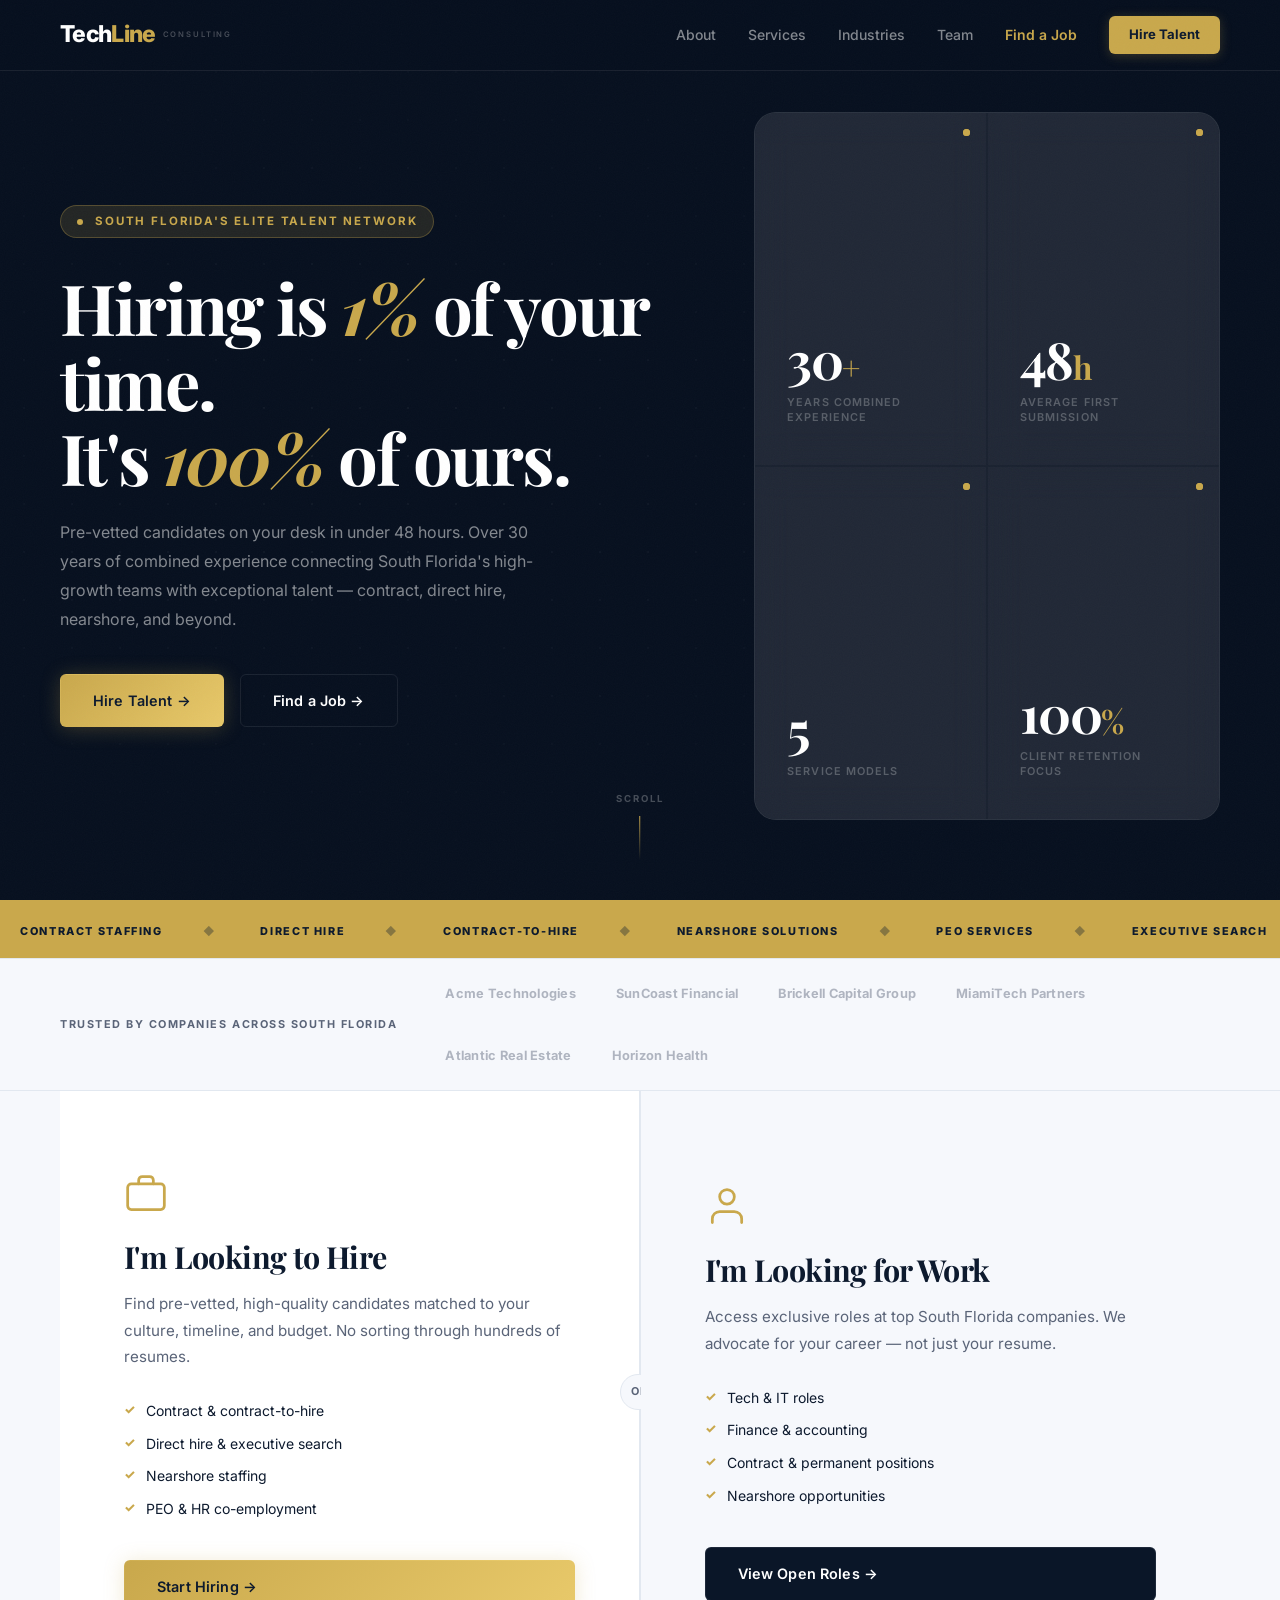
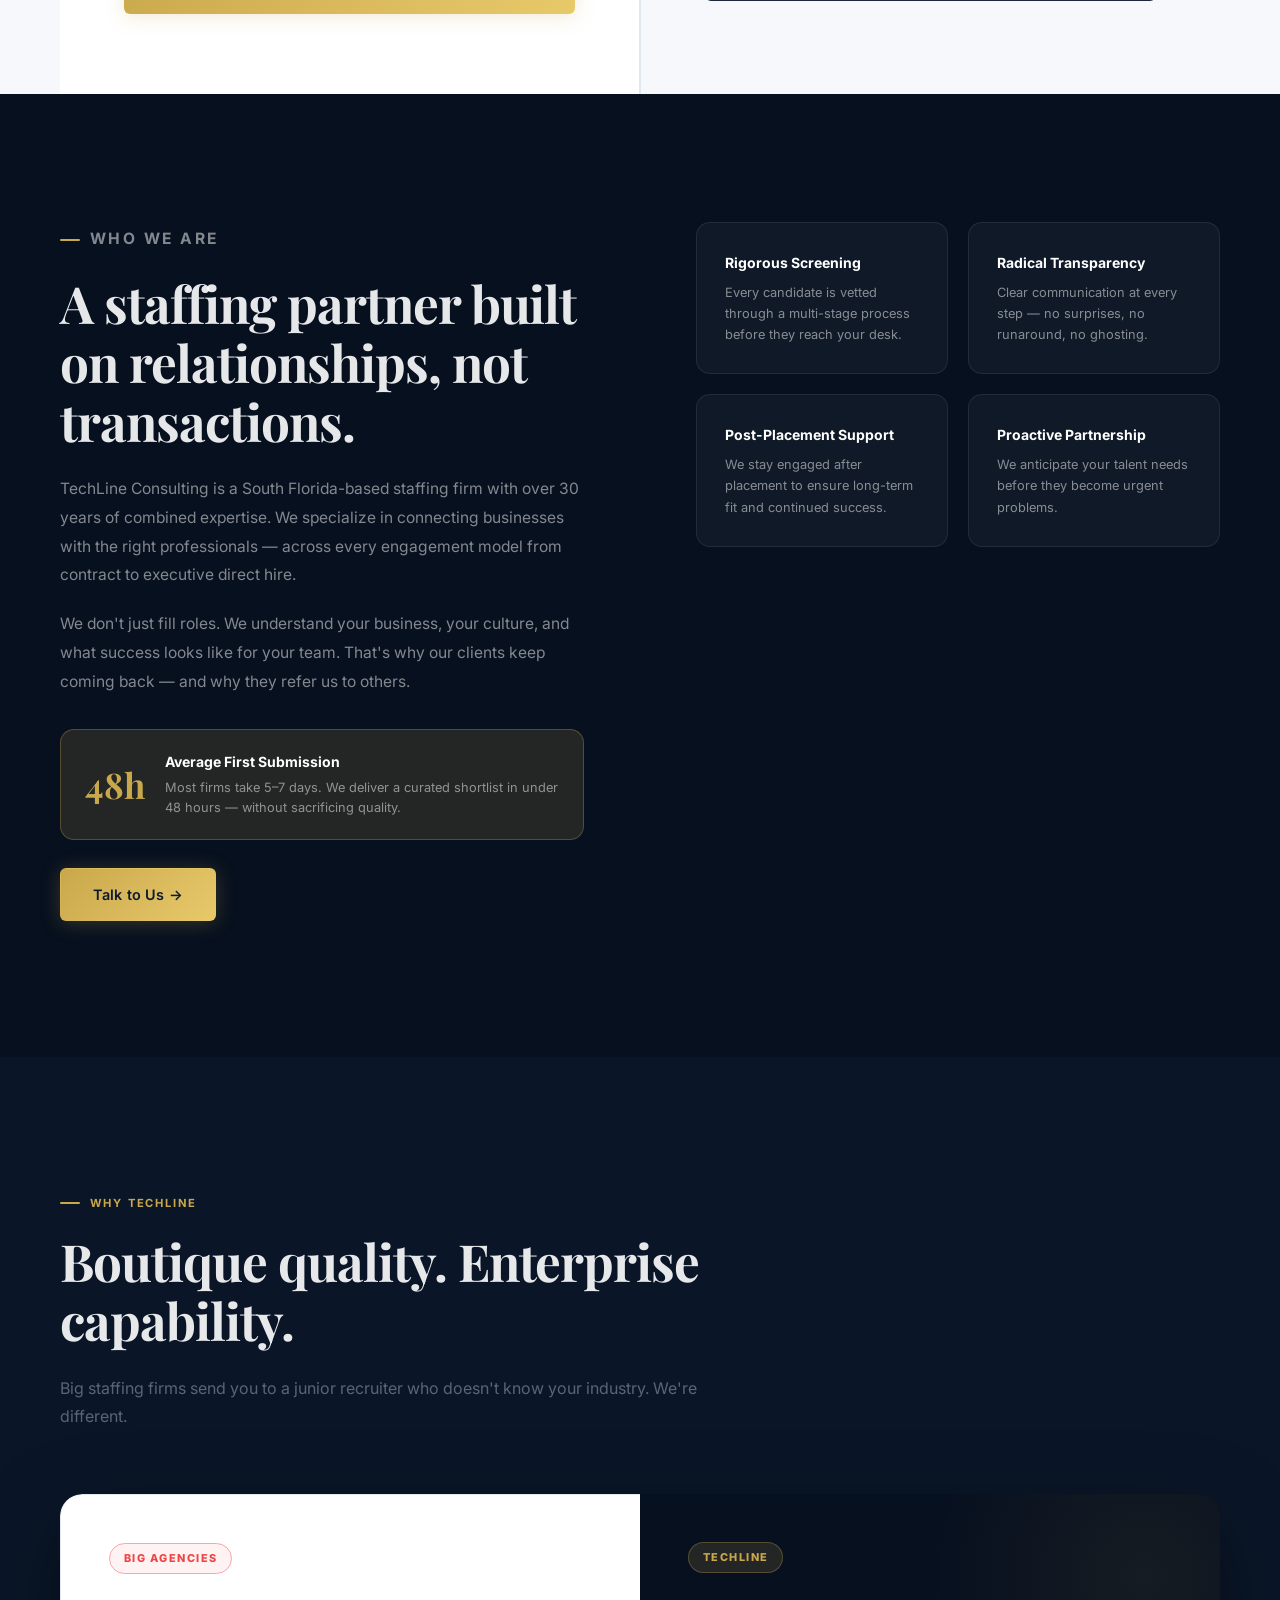
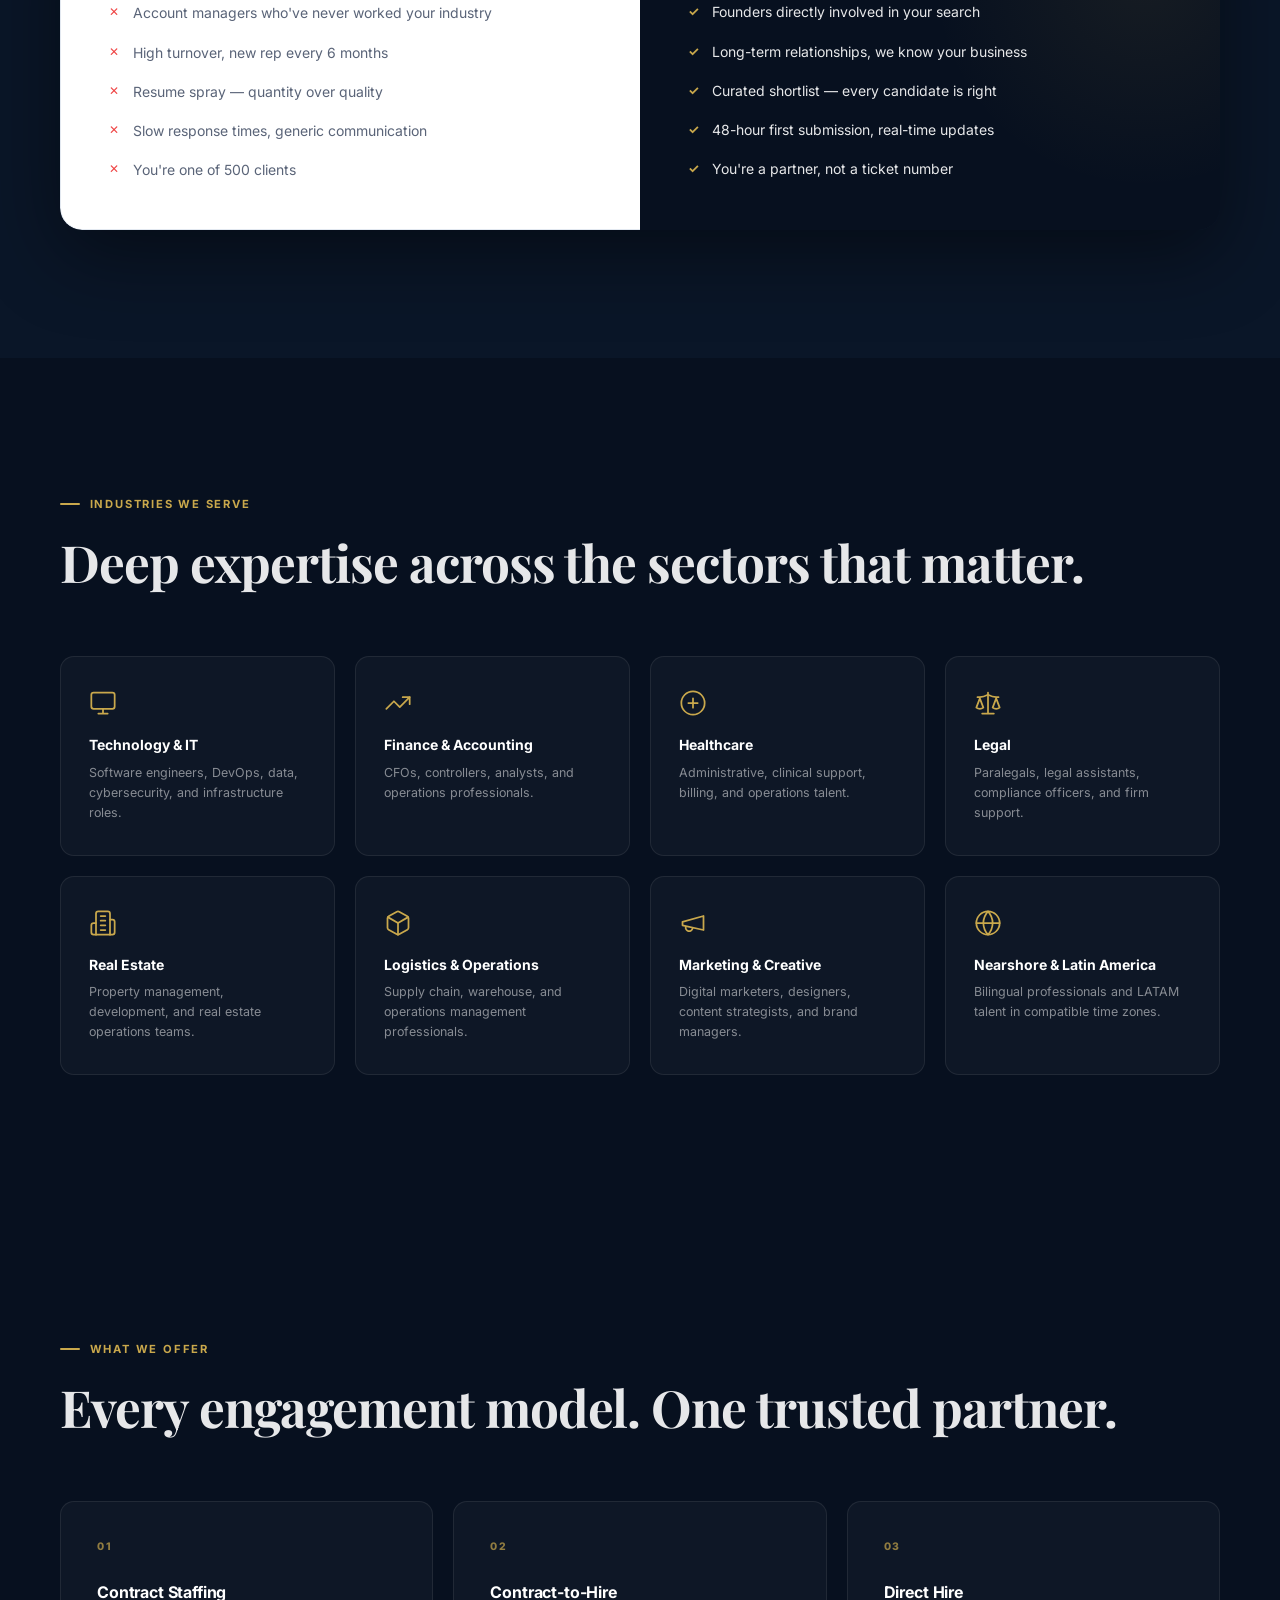
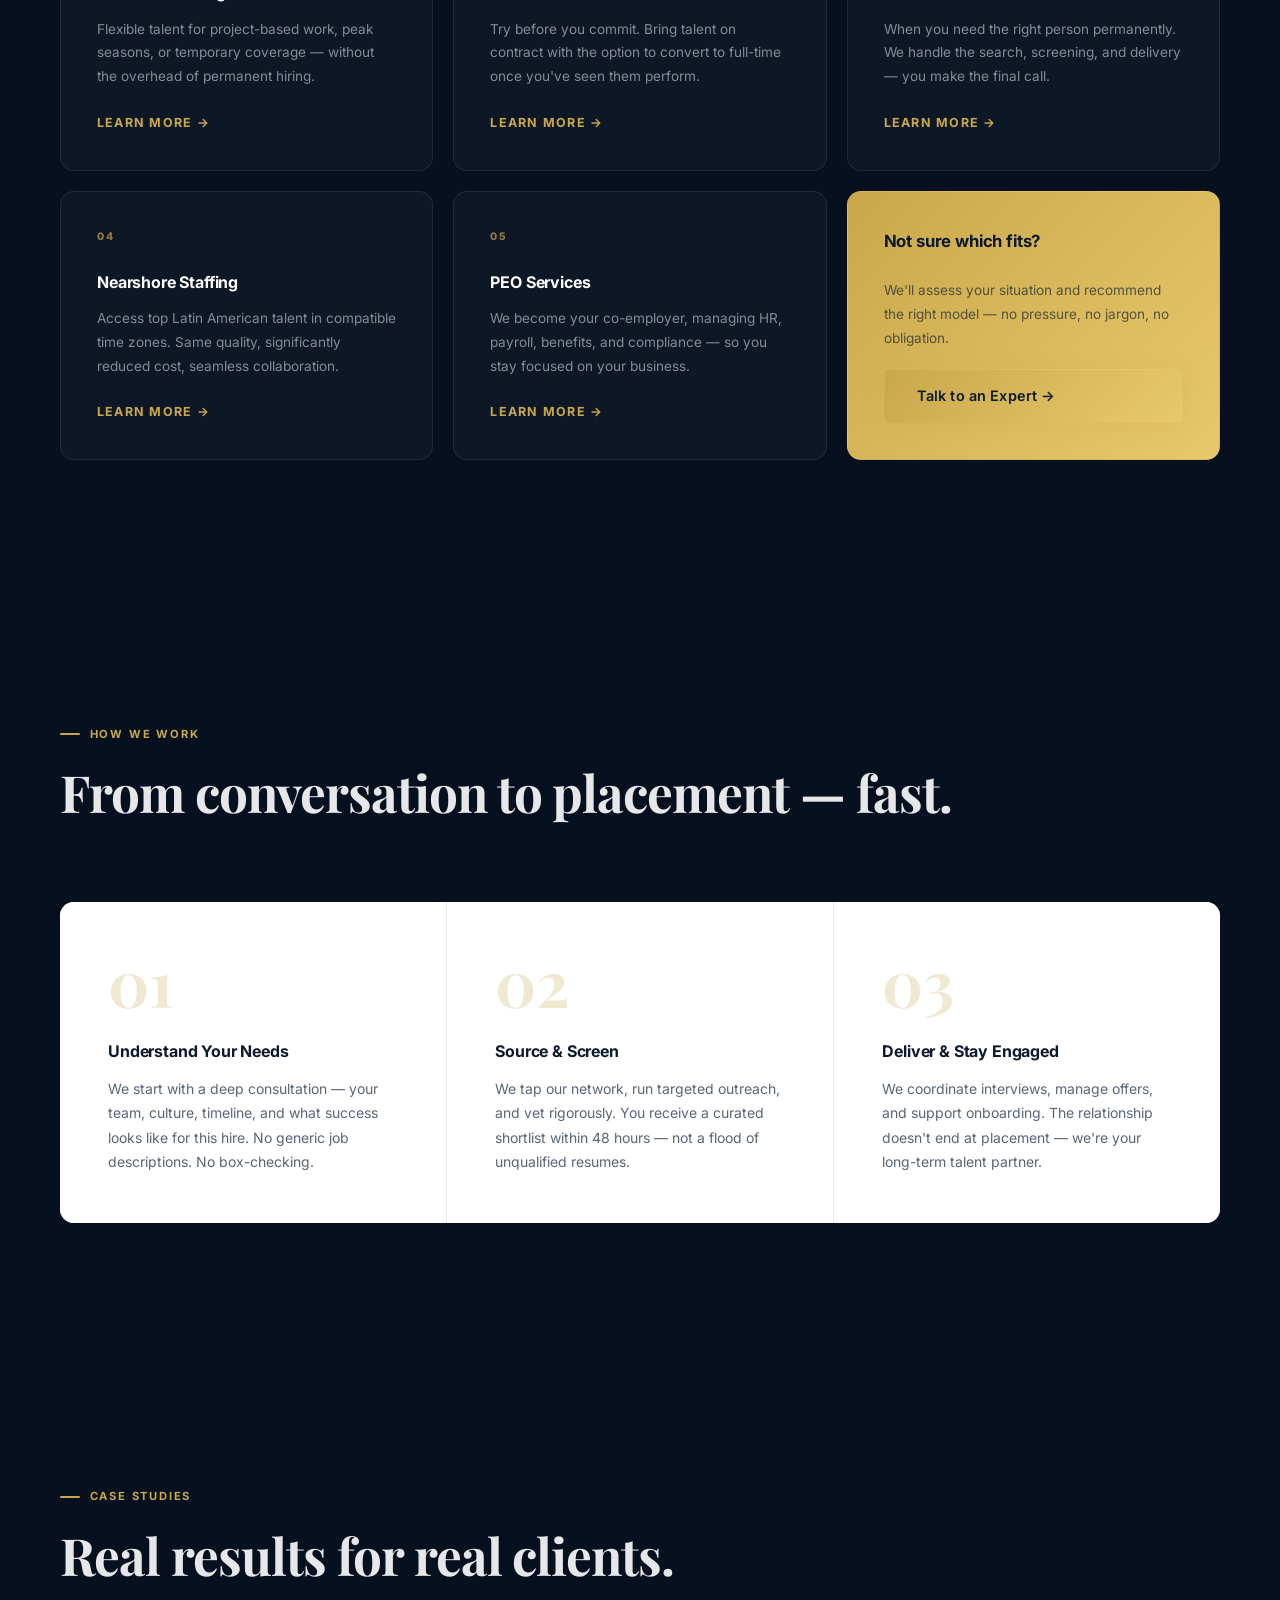
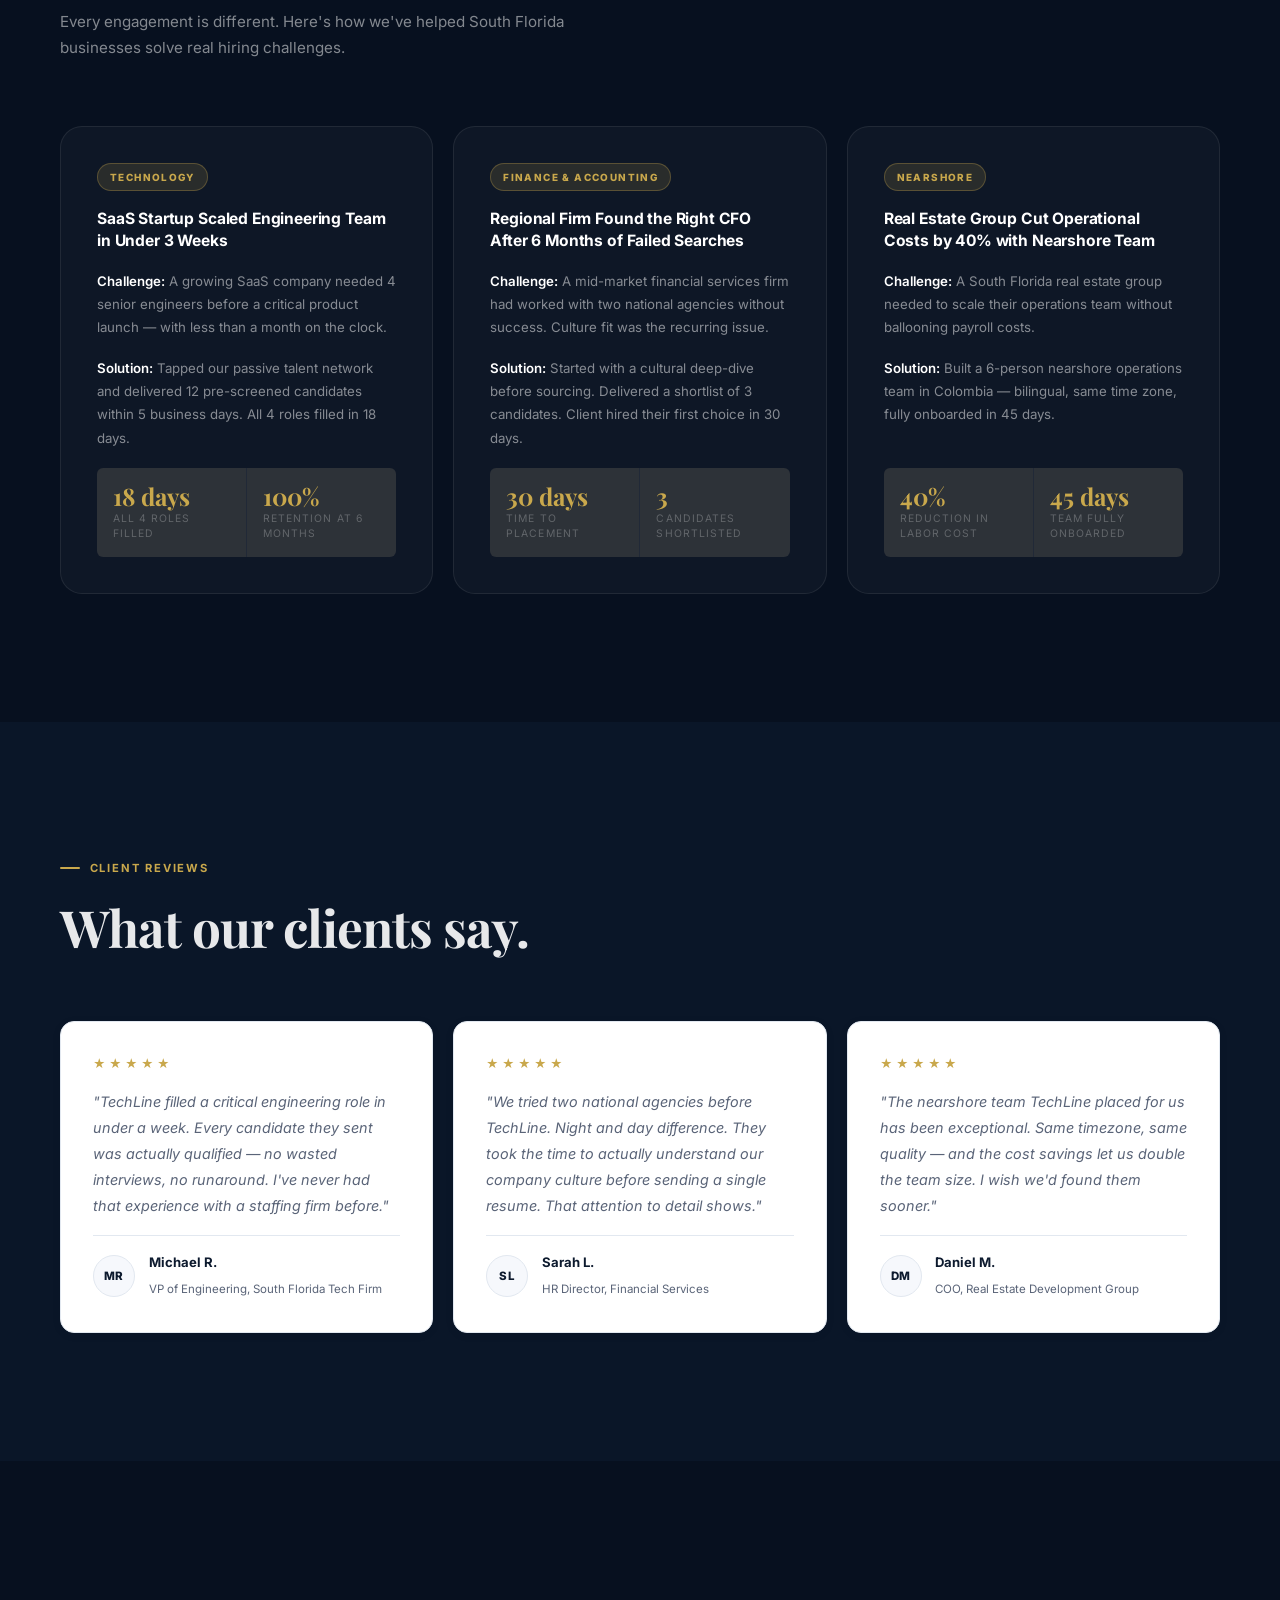
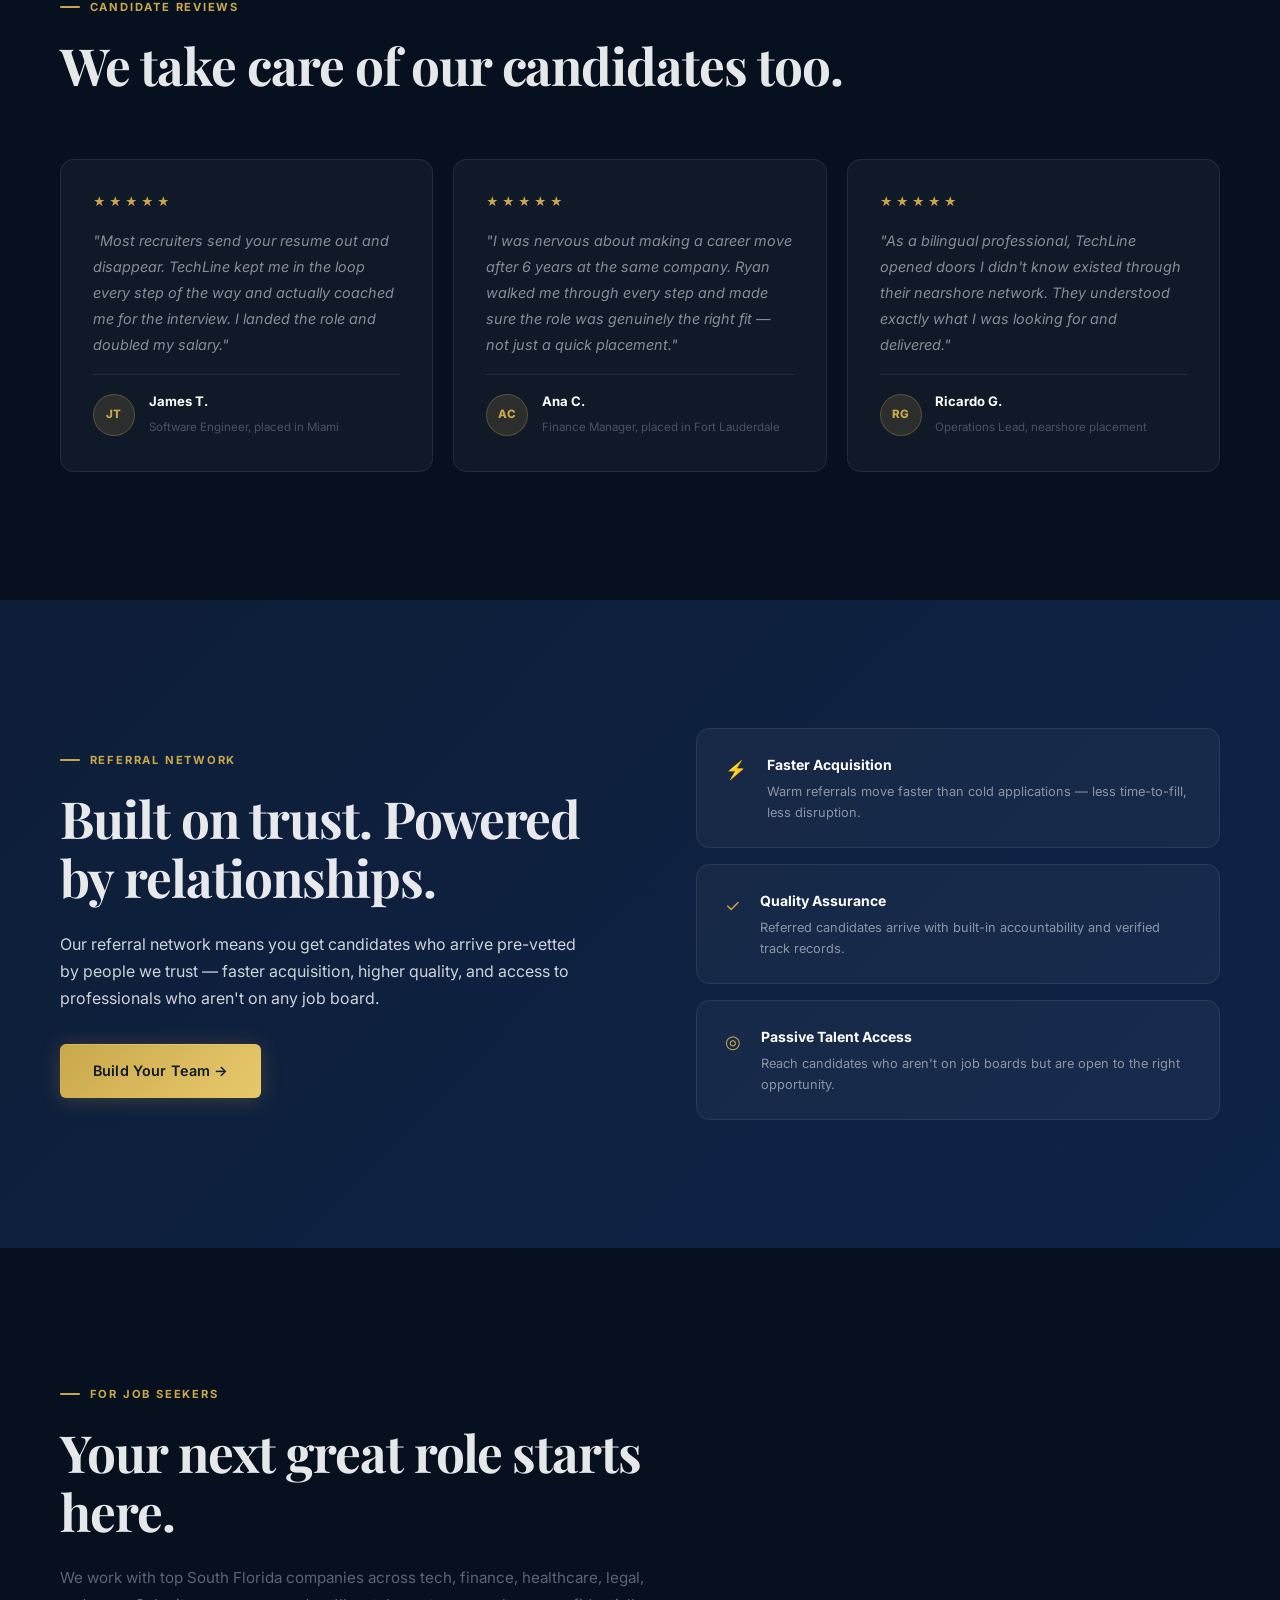
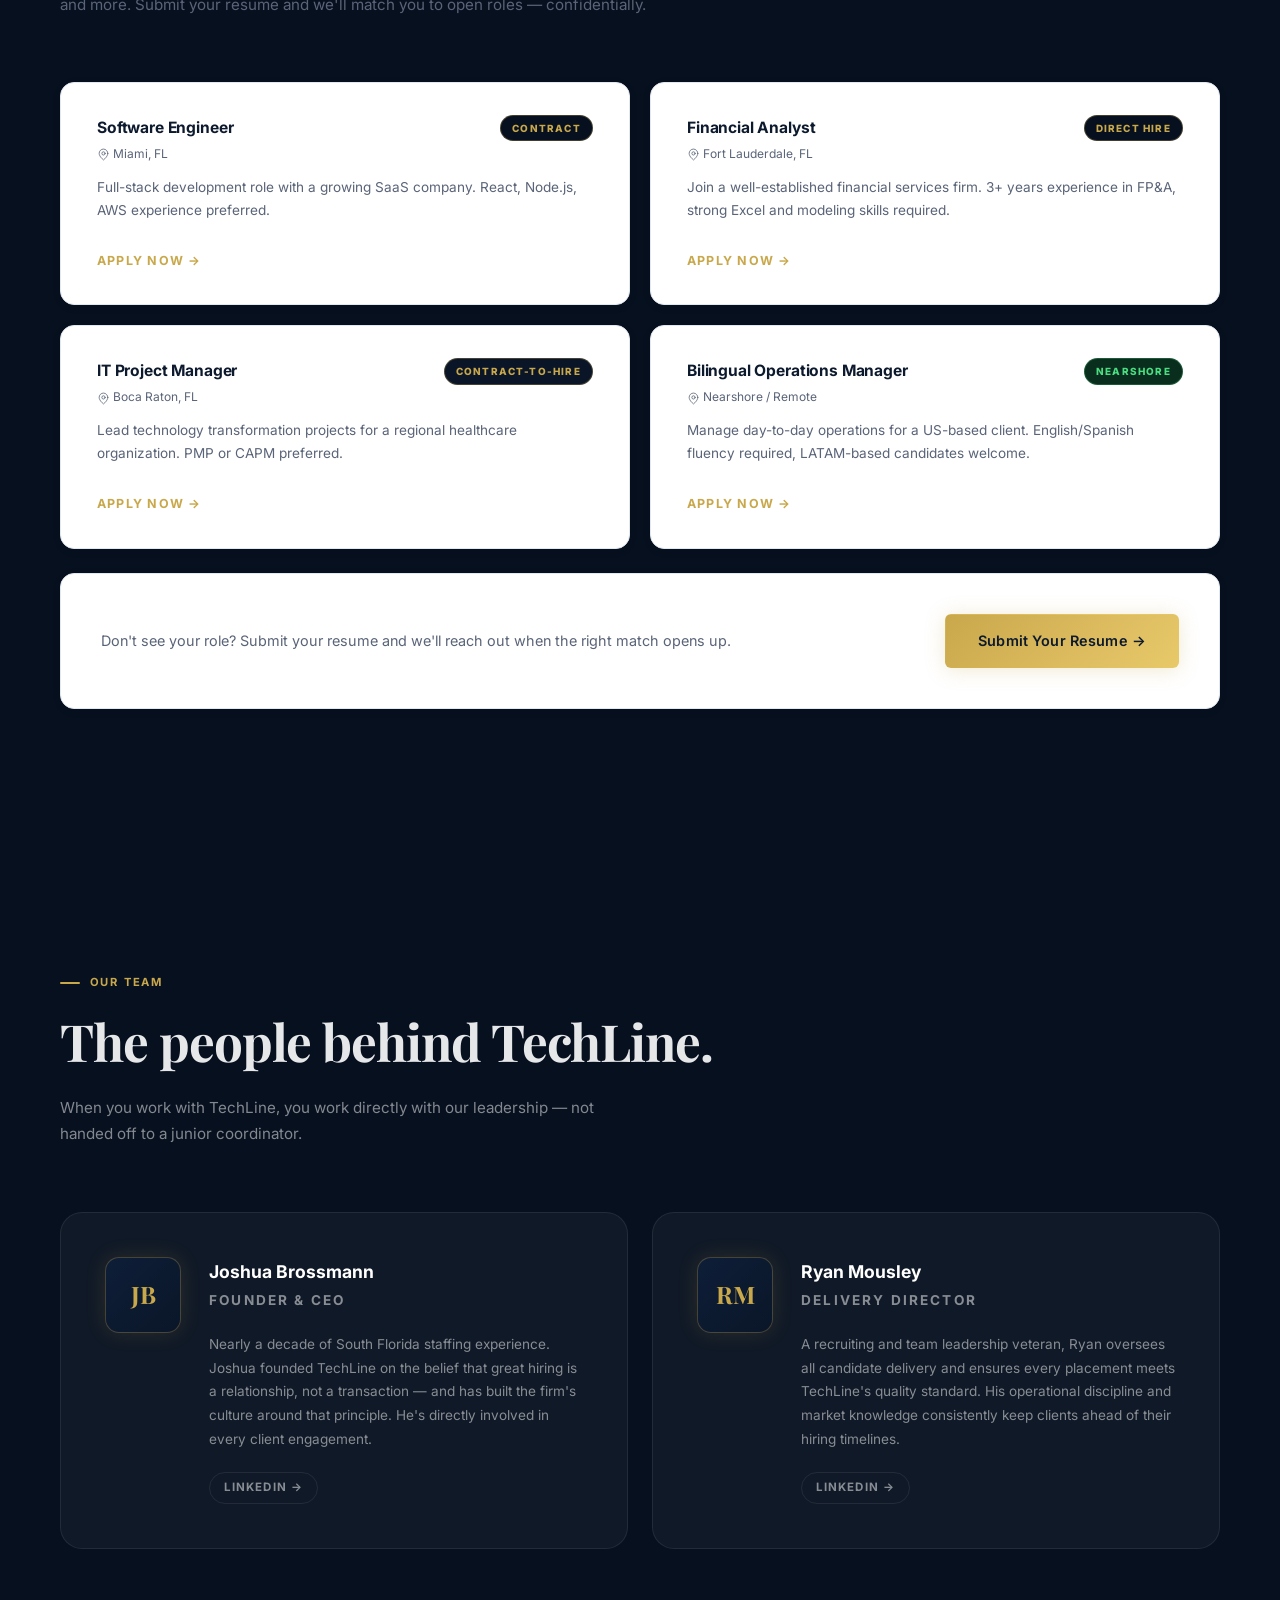
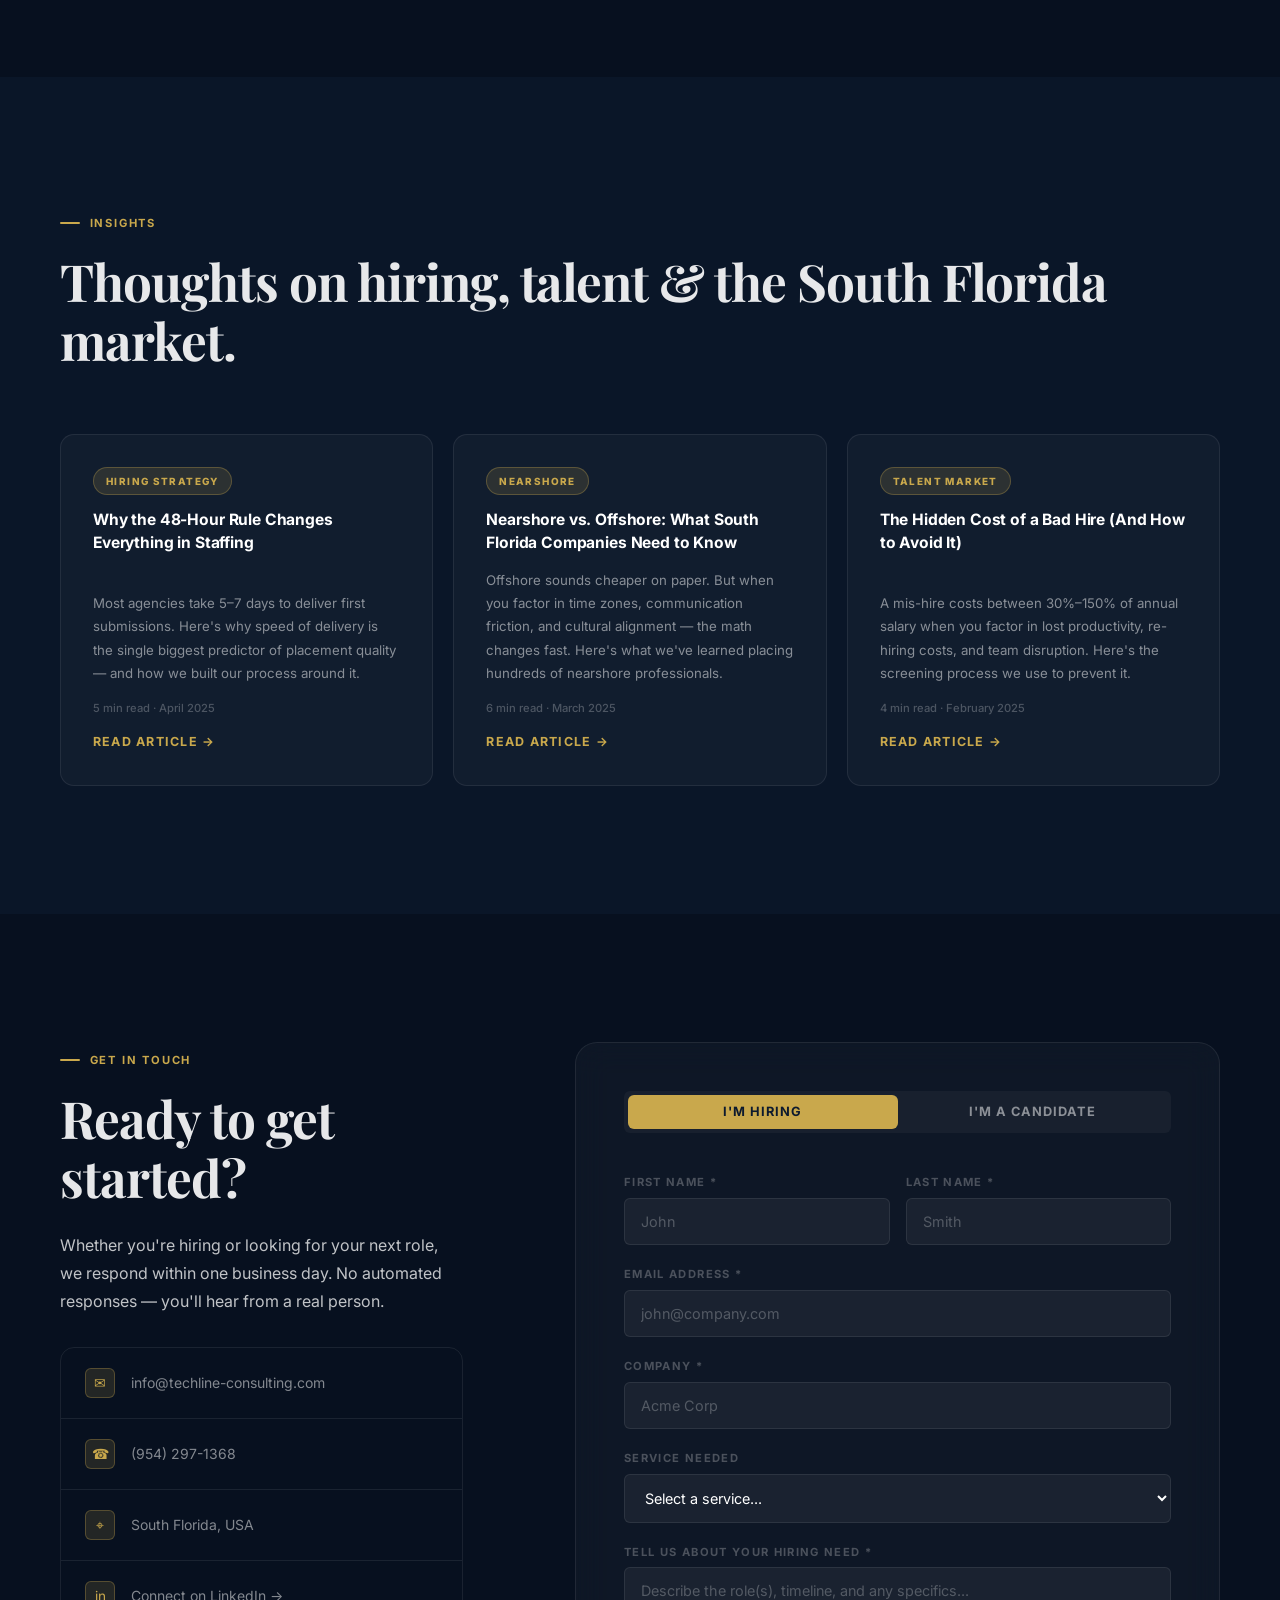
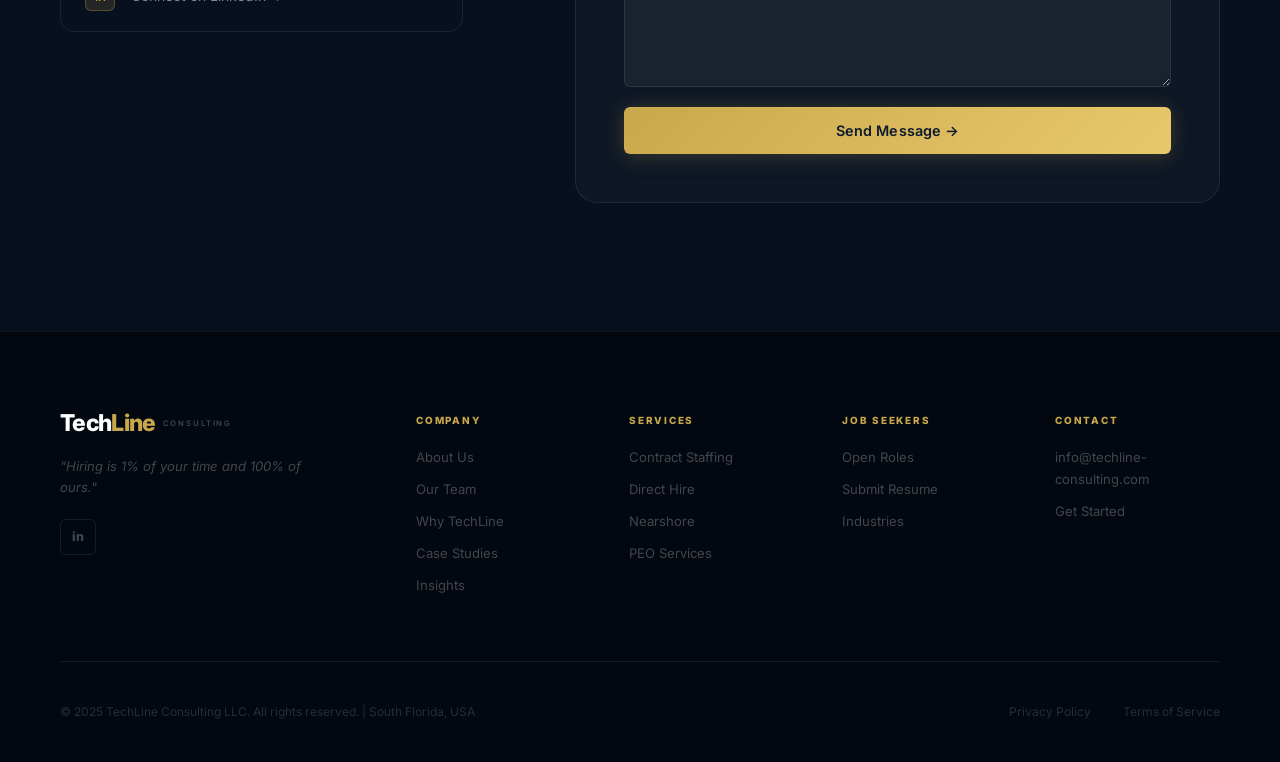
==== index.html @ 2f52ee3a "Vishal Change" ====
<!DOCTYPE html>
<html lang="en">
<head>
  <meta charset="UTF-8" />
  <meta name="viewport" content="width=device-width, initial-scale=1.0" />
  <meta name="description" content="TechLine Consulting — South Florida's premier staffing firm. Contract, direct hire, nearshore, and PEO solutions. Hiring is 1% of your time and 100% of ours." />
  <meta name="keywords" content="staffing, recruiting, South Florida, contract staffing, direct hire, nearshore, PEO, technology staffing" />
  <title>TechLine Consulting | South Florida Staffing & Recruiting</title>
  <link rel="preconnect" href="https://fonts.googleapis.com" />
  <link rel="preconnect" href="https://fonts.gstatic.com" crossorigin />
  <link href="https://fonts.googleapis.com/css2?family=Inter:wght@300;400;500;600;700&family=Playfair+Display:ital,wght@0,700;1,700&display=swap" rel="stylesheet" />
  <link rel="stylesheet" href="styles.css" />
  <link rel="icon" type="image/svg+xml" href="data:image/svg+xml,<svg xmlns='http://www.w3.org/2000/svg' viewBox='0 0 32 32'><rect width='32' height='32' rx='6' fill='%2307101F'/><text x='50%25' y='54%25' font-family='Georgia,serif' font-weight='700' font-size='13' fill='%23C9A84C' text-anchor='middle' dominant-baseline='middle'>TL</text></svg>" />
</head>
<body>

<svg xmlns="http://www.w3.org/2000/svg" style="display:none" aria-hidden="true">
  <symbol id="icon-tech" viewBox="0 0 24 24" fill="none" stroke="currentColor" stroke-width="1.5" stroke-linecap="round" stroke-linejoin="round"><rect x="2" y="3" width="20" height="14" rx="2"/><path d="M8 21h8M12 17v4"/></symbol>
  <symbol id="icon-finance" viewBox="0 0 24 24" fill="none" stroke="currentColor" stroke-width="1.5" stroke-linecap="round" stroke-linejoin="round"><polyline points="22 7 13.5 15.5 8.5 10.5 2 17"/><polyline points="16 7 22 7 22 13"/></symbol>
  <symbol id="icon-health" viewBox="0 0 24 24" fill="none" stroke="currentColor" stroke-width="1.5" stroke-linecap="round" stroke-linejoin="round"><circle cx="12" cy="12" r="10"/><path d="M12 8v8M8 12h8"/></symbol>
  <symbol id="icon-legal" viewBox="0 0 24 24" fill="none" stroke="currentColor" stroke-width="1.5" stroke-linecap="round" stroke-linejoin="round"><path d="m16 16 3-8 3 8c-.87.65-1.92 1-3 1s-2.13-.35-3-1Z"/><path d="m2 16 3-8 3 8c-.87.65-1.92 1-3 1s-2.13-.35-3-1Z"/><path d="M7 21h10M12 3v18"/><path d="M3 7h2c2 0 5-1 7-2 2 1 5 2 7 2h2"/></symbol>
  <symbol id="icon-realestate" viewBox="0 0 24 24" fill="none" stroke="currentColor" stroke-width="1.5" stroke-linecap="round" stroke-linejoin="round"><path d="M6 22V4a2 2 0 0 1 2-2h8a2 2 0 0 1 2 2v18Z"/><path d="M6 12H4a2 2 0 0 0-2 2v6a2 2 0 0 0 2 2h2"/><path d="M18 9h2a2 2 0 0 1 2 2v9a2 2 0 0 1-2 2h-2"/><path d="M10 6h4M10 10h4M10 14h4M10 18h4"/></symbol>
  <symbol id="icon-logistics" viewBox="0 0 24 24" fill="none" stroke="currentColor" stroke-width="1.5" stroke-linecap="round" stroke-linejoin="round"><path d="M21 16V8a2 2 0 0 0-1-1.73l-7-4a2 2 0 0 0-2 0l-7 4A2 2 0 0 0 3 8v8a2 2 0 0 0 1 1.73l7 4a2 2 0 0 0 2 0l7-4A2 2 0 0 0 21 16z"/><polyline points="3.27 6.96 12 12.01 20.73 6.96"/><line x1="12" y1="22.08" x2="12" y2="12"/></symbol>
  <symbol id="icon-marketing" viewBox="0 0 24 24" fill="none" stroke="currentColor" stroke-width="1.5" stroke-linecap="round" stroke-linejoin="round"><path d="m3 11 18-5v12L3 14v-3z"/><path d="M11.6 16.8a3 3 0 1 1-5.8-1.6"/></symbol>
  <symbol id="icon-globe" viewBox="0 0 24 24" fill="none" stroke="currentColor" stroke-width="1.5" stroke-linecap="round" stroke-linejoin="round"><circle cx="12" cy="12" r="10"/><line x1="2" y1="12" x2="22" y2="12"/><path d="M12 2a15.3 15.3 0 0 1 4 10 15.3 15.3 0 0 1-4 10 15.3 15.3 0 0 1-4-10 15.3 15.3 0 0 1 4-10z"/></symbol>
  <symbol id="icon-briefcase" viewBox="0 0 24 24" fill="none" stroke="currentColor" stroke-width="1.5" stroke-linecap="round" stroke-linejoin="round"><rect x="2" y="7" width="20" height="14" rx="2"/><path d="M16 7V5a2 2 0 0 0-2-2h-4a2 2 0 0 0-2 2v2"/></symbol>
  <symbol id="icon-user" viewBox="0 0 24 24" fill="none" stroke="currentColor" stroke-width="1.5" stroke-linecap="round" stroke-linejoin="round"><path d="M20 21v-2a4 4 0 0 0-4-4H8a4 4 0 0 0-4 4v2"/><circle cx="12" cy="7" r="4"/></symbol>
  <symbol id="icon-pin" viewBox="0 0 24 24" fill="none" stroke="currentColor" stroke-width="1.5" stroke-linecap="round" stroke-linejoin="round"><path d="M20 10c0 6-8 12-8 12s-8-6-8-12a8 8 0 0 1 16 0Z"/><circle cx="12" cy="10" r="3"/></symbol>
</svg>

  <!-- NAV -->
  <header class="nav" id="nav">
    <div class="nav__inner">
      <a href="#" class="nav__logo">
        <span class="nav__logo-tech">Tech</span><span class="nav__logo-line">Line</span>
        <span class="nav__logo-sub">CONSULTING</span>
      </a>
      <nav class="nav__links">
        <a href="#about">About</a>
        <a href="#services">Services</a>
        <a href="#industries">Industries</a>
        <a href="#leadership">Team</a>
        <a href="#jobs" class="nav__link--candidate">Find a Job</a>
        <a href="#contact" class="nav__cta">Hire Talent</a>
      </nav>
      <button class="nav__hamburger" id="hamburger" aria-label="Open menu">
        <span></span><span></span><span></span>
      </button>
    </div>
    <div class="nav__mobile" id="mobileMenu">
      <a href="#about" onclick="closeMobile()">About</a>
      <a href="#services" onclick="closeMobile()">Services</a>
      <a href="#industries" onclick="closeMobile()">Industries</a>
      <a href="#leadership" onclick="closeMobile()">Team</a>
      <a href="#jobs" onclick="closeMobile()">Find a Job</a>
      <a href="#contact" onclick="closeMobile()" class="mobile__cta">Hire Talent</a>
    </div>
  </header>

  <!-- HERO -->
  <section class="hero">
    <div class="hero__overlay"></div>
    <div class="hero__bg-grid"></div>
    <div class="container hero__inner">
      <div class="hero__content fade-up">
        <p class="hero__eyebrow">South Florida's Elite Talent Network</p>
        <h1 class="hero__headline">Hiring is <em>1%</em> of your time.<br />It's <em>100%</em> of ours.</h1>
        <p class="hero__sub">Pre-vetted candidates on your desk in under 48 hours. Over 30 years of combined experience connecting South Florida's high-growth teams with exceptional talent — contract, direct hire, nearshore, and beyond.</p>
        <div class="hero__actions">
          <a href="#contact" class="btn btn--gold">Hire Talent →</a>
          <a href="#jobs" class="btn btn--outline">Find a Job →</a>
        </div>
      </div>
      <div class="hero__stats fade-up fade-up--delay">
        <div class="stat">
          <span class="stat__number">30<span>+</span></span>
          <span class="stat__label">Years Combined Experience</span>
        </div>
        <div class="stat">
          <span class="stat__number">48<span>h</span></span>
          <span class="stat__label">Average First Submission</span>
        </div>
        <div class="stat">
          <span class="stat__number">5<span></span></span>
          <span class="stat__label">Service Models</span>
        </div>
        <div class="stat">
          <span class="stat__number">100<span>%</span></span>
          <span class="stat__label">Client Retention Focus</span>
        </div>
      </div>
    </div>
    <div class="hero__scroll">
      <span>Scroll</span>
      <div class="hero__scroll-line"></div>
    </div>
  </section>

  <!-- MARQUEE -->
  <div class="marquee">
    <div class="marquee__track">
      <span>Contract Staffing</span><span class="sep">◆</span>
      <span>Direct Hire</span><span class="sep">◆</span>
      <span>Contract-to-Hire</span><span class="sep">◆</span>
      <span>Nearshore Solutions</span><span class="sep">◆</span>
      <span>PEO Services</span><span class="sep">◆</span>
      <span>Executive Search</span><span class="sep">◆</span>
      <span>Technology Staffing</span><span class="sep">◆</span>
      <span>Finance & Accounting</span><span class="sep">◆</span>
      <span>Contract Staffing</span><span class="sep">◆</span>
      <span>Direct Hire</span><span class="sep">◆</span>
      <span>Contract-to-Hire</span><span class="sep">◆</span>
      <span>Nearshore Solutions</span><span class="sep">◆</span>
      <span>PEO Services</span><span class="sep">◆</span>
      <span>Executive Search</span><span class="sep">◆</span>
      <span>Technology Staffing</span><span class="sep">◆</span>
      <span>Finance & Accounting</span><span class="sep">◆</span>
    </div>
  </div>

  <!-- TRUST BAR -->
  <div class="trust-bar">
    <div class="container trust-bar__inner">
      <span class="trust-bar__label">Trusted by companies across South Florida</span>
      <div class="trust-bar__logos">
        <span>Acme Technologies</span>
        <span>SunCoast Financial</span>
        <span>Brickell Capital Group</span>
        <span>MiamiTech Partners</span>
        <span>Atlantic Real Estate</span>
        <span>Horizon Health</span>
      </div>
    </div>
  </div>

  <!-- DUAL AUDIENCE -->
  <section class="audience">
    <div class="container audience__grid">
      <div class="audience__card audience__card--employer fade-up">
        <div class="audience__icon"><svg aria-hidden="true"><use href="#icon-briefcase"/></svg></div>
        <h2>I'm Looking to Hire</h2>
        <p>Find pre-vetted, high-quality candidates matched to your culture, timeline, and budget. No sorting through hundreds of resumes.</p>
        <ul class="audience__list">
          <li>Contract & contract-to-hire</li>
          <li>Direct hire & executive search</li>
          <li>Nearshore staffing</li>
          <li>PEO & HR co-employment</li>
        </ul>
        <a href="#contact" class="btn btn--gold">Start Hiring →</a>
      </div>
      <div class="audience__divider">
        <span>or</span>
      </div>
      <div class="audience__card audience__card--candidate fade-up fade-up--delay">
        <div class="audience__icon"><svg aria-hidden="true"><use href="#icon-user"/></svg></div>
        <h2>I'm Looking for Work</h2>
        <p>Access exclusive roles at top South Florida companies. We advocate for your career — not just your resume.</p>
        <ul class="audience__list">
          <li>Tech & IT roles</li>
          <li>Finance & accounting</li>
          <li>Contract & permanent positions</li>
          <li>Nearshore opportunities</li>
        </ul>
        <a href="#jobs" class="btn btn--navy">View Open Roles →</a>
      </div>
    </div>
  </section>

  <!-- ABOUT -->
  <section class="section" id="about">
    <div class="container">
      <div class="about__grid">
        <div class="about__text fade-up">
          <p class="section__eyebrow">Who We Are</p>
          <h2 class="section__title">A staffing partner built on relationships, not transactions.</h2>
          <p>TechLine Consulting is a South Florida-based staffing firm with over 30 years of combined expertise. We specialize in connecting businesses with the right professionals — across every engagement model from contract to executive direct hire.</p>
          <p>We don't just fill roles. We understand your business, your culture, and what success looks like for your team. That's why our clients keep coming back — and why they refer us to others.</p>
          <div class="speed-callout">
            <div class="speed-callout__number">48h</div>
            <div class="speed-callout__text">
              <strong>Average First Submission</strong>
              <span>Most firms take 5–7 days. We deliver a curated shortlist in under 48 hours — without sacrificing quality.</span>
            </div>
          </div>
          <a href="#contact" class="btn btn--gold" style="margin-top:1.75rem;display:inline-block;">Talk to Us →</a>
        </div>
        <div class="about__pillars fade-up fade-up--delay">
          <div class="pillar">
            <div class="pillar__icon">◈</div>
            <h4>Rigorous Screening</h4>
            <p>Every candidate is vetted through a multi-stage process before they reach your desk.</p>
          </div>
          <div class="pillar">
            <div class="pillar__icon">◈</div>
            <h4>Radical Transparency</h4>
            <p>Clear communication at every step — no surprises, no runaround, no ghosting.</p>
          </div>
          <div class="pillar">
            <div class="pillar__icon">◈</div>
            <h4>Post-Placement Support</h4>
            <p>We stay engaged after placement to ensure long-term fit and continued success.</p>
          </div>
          <div class="pillar">
            <div class="pillar__icon">◈</div>
            <h4>Proactive Partnership</h4>
            <p>We anticipate your talent needs before they become urgent problems.</p>
          </div>
        </div>
      </div>
    </div>
  </section>

  <!-- WHY TECHLINE -->
  <section class="section section--gray" id="why">
    <div class="container">
      <div class="why__header fade-up">
        <p class="section__eyebrow">Why TechLine</p>
        <h2 class="section__title">Boutique quality. Enterprise capability.</h2>
        <p class="why__sub">Big staffing firms send you to a junior recruiter who doesn't know your industry. We're different.</p>
      </div>
      <div class="why__grid">
        <div class="why__card fade-up">
          <div class="why__vs">
            <div class="why__them">
              <span class="why__label why__label--bad">Big Agencies</span>
              <ul>
                <li>Account managers who've never worked your industry</li>
                <li>High turnover, new rep every 6 months</li>
                <li>Resume spray — quantity over quality</li>
                <li>Slow response times, generic communication</li>
                <li>You're one of 500 clients</li>
              </ul>
            </div>
            <div class="why__us">
              <span class="why__label why__label--good">TechLine</span>
              <ul>
                <li>Founders directly involved in your search</li>
                <li>Long-term relationships, we know your business</li>
                <li>Curated shortlist — every candidate is right</li>
                <li>48-hour first submission, real-time updates</li>
                <li>You're a partner, not a ticket number</li>
              </ul>
            </div>
          </div>
        </div>
      </div>
    </div>
  </section>

  <!-- INDUSTRIES -->
  <section class="section" id="industries">
    <div class="container">
      <p class="section__eyebrow fade-up">Industries We Serve</p>
      <h2 class="section__title fade-up">Deep expertise across the sectors that matter.</h2>
      <div class="industries__grid">
        <div class="industry-card fade-up">
          <div class="industry-card__icon"><svg aria-hidden="true"><use href="#icon-tech"/></svg></div>
          <h4>Technology & IT</h4>
          <p>Software engineers, DevOps, data, cybersecurity, and infrastructure roles.</p>
        </div>
        <div class="industry-card fade-up">
          <div class="industry-card__icon"><svg aria-hidden="true"><use href="#icon-finance"/></svg></div>
          <h4>Finance & Accounting</h4>
          <p>CFOs, controllers, analysts, and operations professionals.</p>
        </div>
        <div class="industry-card fade-up">
          <div class="industry-card__icon"><svg aria-hidden="true"><use href="#icon-health"/></svg></div>
          <h4>Healthcare</h4>
          <p>Administrative, clinical support, billing, and operations talent.</p>
        </div>
        <div class="industry-card fade-up">
          <div class="industry-card__icon"><svg aria-hidden="true"><use href="#icon-legal"/></svg></div>
          <h4>Legal</h4>
          <p>Paralegals, legal assistants, compliance officers, and firm support.</p>
        </div>
        <div class="industry-card fade-up">
          <div class="industry-card__icon"><svg aria-hidden="true"><use href="#icon-realestate"/></svg></div>
          <h4>Real Estate</h4>
          <p>Property management, development, and real estate operations teams.</p>
        </div>
        <div class="industry-card fade-up">
          <div class="industry-card__icon"><svg aria-hidden="true"><use href="#icon-logistics"/></svg></div>
          <h4>Logistics & Operations</h4>
          <p>Supply chain, warehouse, and operations management professionals.</p>
        </div>
        <div class="industry-card fade-up">
          <div class="industry-card__icon"><svg aria-hidden="true"><use href="#icon-marketing"/></svg></div>
          <h4>Marketing & Creative</h4>
          <p>Digital marketers, designers, content strategists, and brand managers.</p>
        </div>
        <div class="industry-card fade-up">
          <div class="industry-card__icon"><svg aria-hidden="true"><use href="#icon-globe"/></svg></div>
          <h4>Nearshore & Latin America</h4>
          <p>Bilingual professionals and LATAM talent in compatible time zones.</p>
        </div>
      </div>
    </div>
  </section>

  <!-- SERVICES -->
  <section class="section section--dark" id="services">
    <div class="container">
      <p class="section__eyebrow section__eyebrow--gold fade-up">What We Offer</p>
      <h2 class="section__title section__title--light fade-up">Every engagement model. One trusted partner.</h2>
      <div class="services__grid">
        <div class="service-card fade-up">
          <div class="service-card__num">01</div>
          <h3>Contract Staffing</h3>
          <p>Flexible talent for project-based work, peak seasons, or temporary coverage — without the overhead of permanent hiring.</p>
          <a href="#contact" class="service-card__link">Learn more →</a>
        </div>
        <div class="service-card fade-up">
          <div class="service-card__num">02</div>
          <h3>Contract-to-Hire</h3>
          <p>Try before you commit. Bring talent on contract with the option to convert to full-time once you've seen them perform.</p>
          <a href="#contact" class="service-card__link">Learn more →</a>
        </div>
        <div class="service-card fade-up">
          <div class="service-card__num">03</div>
          <h3>Direct Hire</h3>
          <p>When you need the right person permanently. We handle the search, screening, and delivery — you make the final call.</p>
          <a href="#contact" class="service-card__link">Learn more →</a>
        </div>
        <div class="service-card fade-up">
          <div class="service-card__num">04</div>
          <h3>Nearshore Staffing</h3>
          <p>Access top Latin American talent in compatible time zones. Same quality, significantly reduced cost, seamless collaboration.</p>
          <a href="#contact" class="service-card__link">Learn more →</a>
        </div>
        <div class="service-card fade-up">
          <div class="service-card__num">05</div>
          <h3>PEO Services</h3>
          <p>We become your co-employer, managing HR, payroll, benefits, and compliance — so you stay focused on your business.</p>
          <a href="#contact" class="service-card__link">Learn more →</a>
        </div>
        <div class="service-card service-card--cta fade-up">
          <h3>Not sure which fits?</h3>
          <p>We'll assess your situation and recommend the right model — no pressure, no jargon, no obligation.</p>
          <a href="#contact" class="btn btn--gold">Talk to an Expert →</a>
        </div>
      </div>
    </div>
  </section>

  <!-- PROCESS -->
  <section class="section" id="process">
    <div class="container">
      <p class="section__eyebrow fade-up">How We Work</p>
      <h2 class="section__title fade-up">From conversation to placement — fast.</h2>
      <div class="process__steps">
        <div class="process__step fade-up">
          <div class="process__number">01</div>
          <div class="process__content">
            <h3>Understand Your Needs</h3>
            <p>We start with a deep consultation — your team, culture, timeline, and what success looks like for this hire. No generic job descriptions. No box-checking.</p>
          </div>
        </div>
        <div class="process__connector"></div>
        <div class="process__step fade-up">
          <div class="process__number">02</div>
          <div class="process__content">
            <h3>Source & Screen</h3>
            <p>We tap our network, run targeted outreach, and vet rigorously. You receive a curated shortlist within 48 hours — not a flood of unqualified resumes.</p>
          </div>
        </div>
        <div class="process__connector"></div>
        <div class="process__step fade-up">
          <div class="process__number">03</div>
          <div class="process__content">
            <h3>Deliver & Stay Engaged</h3>
            <p>We coordinate interviews, manage offers, and support onboarding. The relationship doesn't end at placement — we're your long-term talent partner.</p>
          </div>
        </div>
      </div>
    </div>
  </section>

  <!-- CASE STUDIES -->
  <section class="section" id="case-studies">
    <div class="container">
      <p class="section__eyebrow fade-up">Case Studies</p>
      <h2 class="section__title fade-up">Real results for real clients.</h2>
      <p class="cases__sub fade-up">Every engagement is different. Here's how we've helped South Florida businesses solve real hiring challenges.</p>
      <div class="cases__grid">
        <div class="case-card fade-up">
          <span class="case-card__tag">Technology</span>
          <h3>SaaS Startup Scaled Engineering Team in Under 3 Weeks</h3>
          <p><strong>Challenge:</strong> A growing SaaS company needed 4 senior engineers before a critical product launch — with less than a month on the clock.</p>
          <p><strong>Solution:</strong> Tapped our passive talent network and delivered 12 pre-screened candidates within 5 business days. All 4 roles filled in 18 days.</p>
          <div class="case-card__metrics">
            <div class="case-metric"><span>18 days</span><small>All 4 roles filled</small></div>
            <div class="case-metric"><span>100%</span><small>Retention at 6 months</small></div>
          </div>
        </div>
        <div class="case-card fade-up">
          <span class="case-card__tag">Finance & Accounting</span>
          <h3>Regional Firm Found the Right CFO After 6 Months of Failed Searches</h3>
          <p><strong>Challenge:</strong> A mid-market financial services firm had worked with two national agencies without success. Culture fit was the recurring issue.</p>
          <p><strong>Solution:</strong> Started with a cultural deep-dive before sourcing. Delivered a shortlist of 3 candidates. Client hired their first choice in 30 days.</p>
          <div class="case-card__metrics">
            <div class="case-metric"><span>30 days</span><small>Time to placement</small></div>
            <div class="case-metric"><span>3</span><small>Candidates shortlisted</small></div>
          </div>
        </div>
        <div class="case-card fade-up">
          <span class="case-card__tag">Nearshore</span>
          <h3>Real Estate Group Cut Operational Costs by 40% with Nearshore Team</h3>
          <p><strong>Challenge:</strong> A South Florida real estate group needed to scale their operations team without ballooning payroll costs.</p>
          <p><strong>Solution:</strong> Built a 6-person nearshore operations team in Colombia — bilingual, same time zone, fully onboarded in 45 days.</p>
          <div class="case-card__metrics">
            <div class="case-metric"><span>40%</span><small>Reduction in labor cost</small></div>
            <div class="case-metric"><span>45 days</span><small>Team fully onboarded</small></div>
          </div>
        </div>
      </div>
    </div>
  </section>

  <!-- TESTIMONIALS - CLIENTS -->
  <section class="section section--gray" id="testimonials">
    <div class="container">
      <p class="section__eyebrow fade-up">Client Reviews</p>
      <h2 class="section__title fade-up">What our clients say.</h2>
      <div class="testimonials__grid">
        <div class="testimonial fade-up">
          <div class="testimonial__stars">★★★★★</div>
          <p class="testimonial__quote">"TechLine filled a critical engineering role in under a week. Every candidate they sent was actually qualified — no wasted interviews, no runaround. I've never had that experience with a staffing firm before."</p>
          <div class="testimonial__author">
            <div class="testimonial__avatar">MR</div>
            <div>
              <strong>Michael R.</strong>
              <span>VP of Engineering, South Florida Tech Firm</span>
            </div>
          </div>
        </div>
        <div class="testimonial fade-up">
          <div class="testimonial__stars">★★★★★</div>
          <p class="testimonial__quote">"We tried two national agencies before TechLine. Night and day difference. They took the time to actually understand our company culture before sending a single resume. That attention to detail shows."</p>
          <div class="testimonial__author">
            <div class="testimonial__avatar">SL</div>
            <div>
              <strong>Sarah L.</strong>
              <span>HR Director, Financial Services</span>
            </div>
          </div>
        </div>
        <div class="testimonial fade-up">
          <div class="testimonial__stars">★★★★★</div>
          <p class="testimonial__quote">"The nearshore team TechLine placed for us has been exceptional. Same timezone, same quality — and the cost savings let us double the team size. I wish we'd found them sooner."</p>
          <div class="testimonial__author">
            <div class="testimonial__avatar">DM</div>
            <div>
              <strong>Daniel M.</strong>
              <span>COO, Real Estate Development Group</span>
            </div>
          </div>
        </div>
      </div>
    </div>
  </section>

  <!-- TESTIMONIALS - CANDIDATES -->
  <section class="section section--dark" id="candidate-testimonials">
    <div class="container">
      <p class="section__eyebrow section__eyebrow--gold fade-up">Candidate Reviews</p>
      <h2 class="section__title section__title--light fade-up">We take care of our candidates too.</h2>
      <div class="testimonials__grid">
        <div class="testimonial testimonial--dark fade-up">
          <div class="testimonial__stars">★★★★★</div>
          <p class="testimonial__quote">"Most recruiters send your resume out and disappear. TechLine kept me in the loop every step of the way and actually coached me for the interview. I landed the role and doubled my salary."</p>
          <div class="testimonial__author">
            <div class="testimonial__avatar testimonial__avatar--gold">JT</div>
            <div>
              <strong>James T.</strong>
              <span>Software Engineer, placed in Miami</span>
            </div>
          </div>
        </div>
        <div class="testimonial testimonial--dark fade-up">
          <div class="testimonial__stars">★★★★★</div>
          <p class="testimonial__quote">"I was nervous about making a career move after 6 years at the same company. Ryan walked me through every step and made sure the role was genuinely the right fit — not just a quick placement."</p>
          <div class="testimonial__author">
            <div class="testimonial__avatar testimonial__avatar--gold">AC</div>
            <div>
              <strong>Ana C.</strong>
              <span>Finance Manager, placed in Fort Lauderdale</span>
            </div>
          </div>
        </div>
        <div class="testimonial testimonial--dark fade-up">
          <div class="testimonial__stars">★★★★★</div>
          <p class="testimonial__quote">"As a bilingual professional, TechLine opened doors I didn't know existed through their nearshore network. They understood exactly what I was looking for and delivered."</p>
          <div class="testimonial__author">
            <div class="testimonial__avatar testimonial__avatar--gold">RG</div>
            <div>
              <strong>Ricardo G.</strong>
              <span>Operations Lead, nearshore placement</span>
            </div>
          </div>
        </div>
      </div>
    </div>
  </section>

  <!-- REFERRAL NETWORK -->
  <section class="section section--accent">
    <div class="container referral__grid">
      <div class="referral__text fade-up">
        <p class="section__eyebrow section__eyebrow--gold">Referral Network</p>
        <h2 class="section__title section__title--light">Built on trust. Powered by relationships.</h2>
        <p style="color: rgba(255,255,255,0.8);line-height:1.7;">Our referral network means you get candidates who arrive pre-vetted by people we trust — faster acquisition, higher quality, and access to professionals who aren't on any job board.</p>
        <a href="#contact" class="btn btn--gold" style="margin-top:2rem;display:inline-block;">Build Your Team →</a>
      </div>
      <div class="referral__cards fade-up fade-up--delay">
        <div class="referral__card">
          <span class="referral__card-icon">⚡</span>
          <div>
            <h4>Faster Acquisition</h4>
            <p>Warm referrals move faster than cold applications — less time-to-fill, less disruption.</p>
          </div>
        </div>
        <div class="referral__card">
          <span class="referral__card-icon">✓</span>
          <div>
            <h4>Quality Assurance</h4>
            <p>Referred candidates arrive with built-in accountability and verified track records.</p>
          </div>
        </div>
        <div class="referral__card">
          <span class="referral__card-icon">◎</span>
          <div>
            <h4>Passive Talent Access</h4>
            <p>Reach candidates who aren't on job boards but are open to the right opportunity.</p>
          </div>
        </div>
      </div>
    </div>
  </section>

  <!-- JOB SEEKERS -->
  <section class="section jobs" id="jobs">
    <div class="container">
      <div class="jobs__header fade-up">
        <p class="section__eyebrow">For Job Seekers</p>
        <h2 class="section__title">Your next great role starts here.</h2>
        <p class="jobs__sub">We work with top South Florida companies across tech, finance, healthcare, legal, and more. Submit your resume and we'll match you to open roles — confidentially.</p>
      </div>
      <div class="jobs__cards">
        <div class="job-card fade-up">
          <div class="job-card__header">
            <div>
              <h4>Software Engineer</h4>
              <span class="job-card__location"><svg class="pin-icon" aria-hidden="true"><use href="#icon-pin"/></svg>Miami, FL</span>
            </div>
            <span class="job-card__type">Contract</span>
          </div>
          <p>Full-stack development role with a growing SaaS company. React, Node.js, AWS experience preferred.</p>
          <a href="#contact" class="job-card__link">Apply Now →</a>
        </div>
        <div class="job-card fade-up">
          <div class="job-card__header">
            <div>
              <h4>Financial Analyst</h4>
              <span class="job-card__location"><svg class="pin-icon" aria-hidden="true"><use href="#icon-pin"/></svg>Fort Lauderdale, FL</span>
            </div>
            <span class="job-card__type">Direct Hire</span>
          </div>
          <p>Join a well-established financial services firm. 3+ years experience in FP&A, strong Excel and modeling skills required.</p>
          <a href="#contact" class="job-card__link">Apply Now →</a>
        </div>
        <div class="job-card fade-up">
          <div class="job-card__header">
            <div>
              <h4>IT Project Manager</h4>
              <span class="job-card__location"><svg class="pin-icon" aria-hidden="true"><use href="#icon-pin"/></svg>Boca Raton, FL</span>
            </div>
            <span class="job-card__type job-card__type--cth">Contract-to-Hire</span>
          </div>
          <p>Lead technology transformation projects for a regional healthcare organization. PMP or CAPM preferred.</p>
          <a href="#contact" class="job-card__link">Apply Now →</a>
        </div>
        <div class="job-card fade-up">
          <div class="job-card__header">
            <div>
              <h4>Bilingual Operations Manager</h4>
              <span class="job-card__location"><svg class="pin-icon" aria-hidden="true"><use href="#icon-pin"/></svg>Nearshore / Remote</span>
            </div>
            <span class="job-card__type job-card__type--near">Nearshore</span>
          </div>
          <p>Manage day-to-day operations for a US-based client. English/Spanish fluency required, LATAM-based candidates welcome.</p>
          <a href="#contact" class="job-card__link">Apply Now →</a>
        </div>
      </div>
      <div class="jobs__cta fade-up">
        <p>Don't see your role? Submit your resume and we'll reach out when the right match opens up.</p>
        <a href="#contact" class="btn btn--gold">Submit Your Resume →</a>
      </div>
    </div>
  </section>

  <!-- LEADERSHIP -->
  <section class="section" id="leadership">
    <div class="container">
      <p class="section__eyebrow fade-up">Our Team</p>
      <h2 class="section__title fade-up">The people behind TechLine.</h2>
      <p class="leadership__sub fade-up">When you work with TechLine, you work directly with our leadership — not handed off to a junior coordinator.</p>
      <div class="leadership__grid">
        <div class="leader-card fade-up">
          <div class="leader-card__avatar">JB</div>
          <div class="leader-card__info">
            <h3>Joshua Brossmann</h3>
            <p class="leader-card__title">Founder & CEO</p>
            <p>Nearly a decade of South Florida staffing experience. Joshua founded TechLine on the belief that great hiring is a relationship, not a transaction — and has built the firm's culture around that principle. He's directly involved in every client engagement.</p>
            <a href="https://linkedin.com" target="_blank" class="leader-card__linkedin">LinkedIn →</a>
          </div>
        </div>
        <div class="leader-card fade-up">
          <div class="leader-card__avatar">RM</div>
          <div class="leader-card__info">
            <h3>Ryan Mousley</h3>
            <p class="leader-card__title">Delivery Director</p>
            <p>A recruiting and team leadership veteran, Ryan oversees all candidate delivery and ensures every placement meets TechLine's quality standard. His operational discipline and market knowledge consistently keep clients ahead of their hiring timelines.</p>
            <a href="https://linkedin.com" target="_blank" class="leader-card__linkedin">LinkedIn →</a>
          </div>
        </div>
      </div>
    </div>
  </section>

  <!-- INSIGHTS -->
  <section class="section section--gray" id="insights">
    <div class="container">
      <p class="section__eyebrow fade-up">Insights</p>
      <h2 class="section__title fade-up">Thoughts on hiring, talent & the South Florida market.</h2>
      <div class="insights__grid">
        <article class="insight-card fade-up">
          <span class="insight-card__tag">Hiring Strategy</span>
          <h3>Why the 48-Hour Rule Changes Everything in Staffing</h3>
          <p>Most agencies take 5–7 days to deliver first submissions. Here's why speed of delivery is the single biggest predictor of placement quality — and how we built our process around it.</p>
          <span class="insight-card__meta">5 min read · April 2025</span>
          <a href="#contact" class="insight-card__link">Read Article →</a>
        </article>
        <article class="insight-card fade-up">
          <span class="insight-card__tag">Nearshore</span>
          <h3>Nearshore vs. Offshore: What South Florida Companies Need to Know</h3>
          <p>Offshore sounds cheaper on paper. But when you factor in time zones, communication friction, and cultural alignment — the math changes fast. Here's what we've learned placing hundreds of nearshore professionals.</p>
          <span class="insight-card__meta">6 min read · March 2025</span>
          <a href="#contact" class="insight-card__link">Read Article →</a>
        </article>
        <article class="insight-card fade-up">
          <span class="insight-card__tag">Talent Market</span>
          <h3>The Hidden Cost of a Bad Hire (And How to Avoid It)</h3>
          <p>A mis-hire costs between 30%–150% of annual salary when you factor in lost productivity, re-hiring costs, and team disruption. Here's the screening process we use to prevent it.</p>
          <span class="insight-card__meta">4 min read · February 2025</span>
          <a href="#contact" class="insight-card__link">Read Article →</a>
        </article>
      </div>
    </div>
  </section>

  <!-- CONTACT -->
  <section class="section section--dark" id="contact">
    <div class="container">
      <div class="contact__grid">
        <div class="contact__text fade-up">
          <p class="section__eyebrow section__eyebrow--gold">Get In Touch</p>
          <h2 class="section__title section__title--light">Ready to get started?</h2>
          <p style="color:rgba(255,255,255,0.75);margin-bottom:2rem;line-height:1.75;">Whether you're hiring or looking for your next role, we respond within one business day. No automated responses — you'll hear from a real person.</p>
          <div class="contact__details">
            <div class="contact__detail">
              <span class="contact__detail-icon">✉</span>
              <a href="mailto:info@techline-consulting.com">info@techline-consulting.com</a>
            </div>
            <div class="contact__detail">
              <span class="contact__detail-icon">☎</span>
              <a href="tel:+19542971368">(954) 297-1368</a>
            </div>
            <div class="contact__detail">
              <span class="contact__detail-icon">⌖</span>
              <span>South Florida, USA</span>
            </div>
            <div class="contact__detail">
              <span class="contact__detail-icon">in</span>
              <a href="https://linkedin.com" target="_blank">Connect on LinkedIn →</a>
            </div>
          </div>
        </div>
        <div class="contact__form-wrap fade-up fade-up--delay">
          <div class="contact__tabs">
            <button class="contact__tab active" onclick="switchTab('employer', this)">I'm Hiring</button>
            <button class="contact__tab" onclick="switchTab('candidate', this)">I'm a Candidate</button>
          </div>
          <form class="contact__form" id="contactForm" onsubmit="handleSubmit(event)">
            <div class="form__row">
              <div class="form__field">
                <label for="firstName">First Name *</label>
                <input type="text" id="firstName" name="firstName" required placeholder="John" />
              </div>
              <div class="form__field">
                <label for="lastName">Last Name *</label>
                <input type="text" id="lastName" name="lastName" required placeholder="Smith" />
              </div>
            </div>
            <div class="form__field">
              <label for="email">Email Address *</label>
              <input type="email" id="email" name="email" required placeholder="john@company.com" />
            </div>
            <div class="form__field" id="companyField">
              <label for="company">Company *</label>
              <input type="text" id="company" name="company" placeholder="Acme Corp" />
            </div>
            <div class="form__field" id="serviceField">
              <label for="service">Service Needed</label>
              <select id="service" name="service">
                <option value="">Select a service...</option>
                <option>Contract Staffing</option>
                <option>Contract-to-Hire</option>
                <option>Direct Hire</option>
                <option>Nearshore Staffing</option>
                <option>PEO Services</option>
                <option>Not Sure — Need Guidance</option>
              </select>
            </div>
            <div class="form__field" id="roleField" style="display:none;">
              <label for="role">Role / Field You're Seeking</label>
              <input type="text" id="role" name="role" placeholder="e.g. Software Engineer, Financial Analyst..." />
            </div>
            <div class="form__field">
              <label for="message" id="messageLabel">Tell Us About Your Hiring Need *</label>
              <textarea id="message" name="message" required rows="4" placeholder="Describe the role(s), timeline, and any specifics..."></textarea>
            </div>
            <input type="hidden" id="formType" name="formType" value="employer" />
            <button type="submit" class="btn btn--gold btn--full">Send Message →</button>
            <div id="formSuccess" class="form__success" style="display:none;">
              ✓ Message received! We'll be in touch within one business day.
            </div>
          </form>
        </div>
      </div>
    </div>
  </section>

  <!-- FOOTER -->
  <footer class="footer">
    <div class="container footer__inner">
      <div class="footer__top">
        <div class="footer__brand">
          <a href="#" class="nav__logo">
            <span class="nav__logo-tech">Tech</span><span class="nav__logo-line">Line</span>
            <span class="nav__logo-sub">CONSULTING</span>
          </a>
          <p class="footer__tagline">"Hiring is 1% of your time and 100% of ours."</p>
          <div class="footer__social">
            <a href="https://linkedin.com" target="_blank" aria-label="LinkedIn" class="social-link">in</a>
          </div>
        </div>
        <div class="footer__nav">
          <div class="footer__col">
            <h5>Company</h5>
            <a href="#about">About Us</a>
            <a href="#leadership">Our Team</a>
            <a href="#why">Why TechLine</a>
            <a href="#case-studies">Case Studies</a>
            <a href="#insights">Insights</a>
          </div>
          <div class="footer__col">
            <h5>Services</h5>
            <a href="#services">Contract Staffing</a>
            <a href="#services">Direct Hire</a>
            <a href="#services">Nearshore</a>
            <a href="#services">PEO Services</a>
          </div>
          <div class="footer__col">
            <h5>Job Seekers</h5>
            <a href="#jobs">Open Roles</a>
            <a href="#contact">Submit Resume</a>
            <a href="#industries">Industries</a>
          </div>
          <div class="footer__col">
            <h5>Contact</h5>
            <a href="mailto:info@techline-consulting.com">info@techline-consulting.com</a>
            <a href="#contact">Get Started</a>
          </div>
        </div>
      </div>
      <div class="footer__bottom">
        <p>© 2025 TechLine Consulting LLC. All rights reserved. | South Florida, USA</p>
        <div class="footer__legal">
          <a href="#">Privacy Policy</a>
          <a href="#">Terms of Service</a>
        </div>
      </div>
    </div>
  </footer>

  <button class="back-to-top" id="backToTop" aria-label="Back to top">↑</button>
  <script src="script.js"></script>
</body>
</html>
---- styles.css ----
/* ─────────────────────────────────────────
   TechLine Consulting — Premium Design
   ───────────────────────────────────────── */

*, *::before, *::after { box-sizing: border-box; margin: 0; padding: 0; }

:root {
  --bg:           #07101F;
  --bg-2:         #0A1628;
  --bg-3:         #0E1E38;
  --bg-light:     #F6F8FC;
  --white:        #FFFFFF;
  --gold:         #C9A84C;
  --gold-2:       #E8C96A;
  --gold-dim:     rgba(201, 168, 76, 0.15);
  --gold-glow:    rgba(201, 168, 76, 0.25);
  --text:         rgba(255, 255, 255, 0.90);
  --text-muted:   rgba(255, 255, 255, 0.50);
  --text-faint:   rgba(255, 255, 255, 0.25);
  --border:       rgba(255, 255, 255, 0.08);
  --border-gold:  rgba(201, 168, 76, 0.30);
  --dark-text:    #0D1A2E;
  --dark-muted:   #5A6478;
  --dark-border:  #E2E8F0;
  --radius-sm:    6px;
  --radius:       14px;
  --radius-lg:    22px;
  --shadow:       0 4px 32px rgba(0, 0, 0, 0.25);
  --shadow-gold:  0 8px 40px rgba(201, 168, 76, 0.18);
  --shadow-lg:    0 24px 80px rgba(0, 0, 0, 0.45);
  --max-w:        1240px;
  --t:            0.25s ease;
}

html { scroll-behavior: smooth; }

body {
  font-family: 'Inter', sans-serif;
  background: var(--bg);
  color: var(--text);
  line-height: 1.65;
  font-size: 16px;
  -webkit-font-smoothing: antialiased;
  overflow-x: hidden;
}

/* Grain overlay */
body::after {
  content: '';
  position: fixed;
  inset: 0;
  pointer-events: none;
  z-index: 9999;
  opacity: 0.025;
  background-image: url("data:image/svg+xml,%3Csvg viewBox='0 0 256 256' xmlns='http://www.w3.org/2000/svg'%3E%3Cfilter id='noise'%3E%3CfeTurbulence type='fractalNoise' baseFrequency='0.9' numOctaves='4' stitchTiles='stitch'/%3E%3C/filter%3E%3Crect width='100%25' height='100%25' filter='url(%23noise)'/%3E%3C/svg%3E");
  background-size: 256px 256px;
}

a { color: inherit; text-decoration: none; }
img { max-width: 100%; display: block; }

.container {
  max-width: var(--max-w);
  margin: 0 auto;
  padding: 0 2.5rem;
}

/* ── Scroll animations ── */
.fade-up {
  opacity: 0;
  transform: translateY(32px);
  transition: opacity 0.7s cubic-bezier(0.16,1,0.3,1), transform 0.7s cubic-bezier(0.16,1,0.3,1);
}
.fade-up--delay  { transition-delay: 0.12s; }
.fade-up--delay2 { transition-delay: 0.24s; }
.fade-up.visible { opacity: 1; transform: translateY(0); }

/* ── Buttons ── */
.btn {
  display: inline-flex;
  align-items: center;
  gap: 0.5rem;
  padding: 0.875rem 2rem;
  font-family: 'Inter', sans-serif;
  font-weight: 600;
  font-size: 0.9rem;
  letter-spacing: 0.01em;
  cursor: pointer;
  transition: all var(--t);
  border: 1.5px solid transparent;
  border-radius: var(--radius-sm);
  white-space: nowrap;
  position: relative;
  overflow: hidden;
}
.btn--gold {
  background: linear-gradient(135deg, var(--gold) 0%, var(--gold-2) 50%, var(--gold) 100%);
  background-size: 200% 200%;
  animation: shimmer 4s ease infinite;
  color: var(--dark-text);
  border-color: transparent;
  box-shadow: 0 2px 20px rgba(201,168,76,0.25);
}
.btn--gold:hover {
  box-shadow: var(--shadow-gold);
  transform: translateY(-2px);
}
@keyframes shimmer {
  0%   { background-position: 0% 50%; }
  50%  { background-position: 100% 50%; }
  100% { background-position: 0% 50%; }
}
.btn--dark {
  background: var(--dark-text);
  color: var(--white);
  border-color: var(--dark-text);
}
.btn--dark:hover { background: #162035; border-color: #162035; transform: translateY(-2px); }

.btn--outline {
  background: transparent;
  color: var(--white);
  border-color: var(--border);
}
.btn--outline:hover {
  border-color: rgba(255,255,255,0.3);
  background: rgba(255,255,255,0.05);
}
.btn--outline-dark {
  background: transparent;
  color: var(--dark-text);
  border-color: var(--dark-border);
}
.btn--outline-dark:hover {
  border-color: var(--dark-text);
  background: var(--dark-text);
  color: var(--white);
}
.btn--navy {
  background: var(--bg-2);
  color: var(--white);
  border-color: var(--border);
}
.btn--navy:hover { background: var(--bg-3); border-color: var(--border-gold); }
.btn--full { width: 100%; justify-content: center; }

/* ── Section helpers ── */
.section      { padding: 8rem 0; }
.section--light { background: var(--bg-light); }
.section--white { background: var(--white); }
.section--dark  { background: var(--bg); }
.section--dark2 { background: var(--bg-2); }
.section--gray  { background: var(--bg-2); }
.section--accent { background: linear-gradient(135deg, var(--bg-3) 0%, #0D2347 100%); }

.section__eyebrow {
  display: inline-flex;
  align-items: center;
  gap: 0.6rem;
  font-size: 0.7rem;
  font-weight: 700;
  text-transform: uppercase;
  letter-spacing: 0.16em;
  color: var(--gold);
  margin-bottom: 1.25rem;
}
.section__eyebrow::before {
  content: '';
  display: block;
  width: 20px;
  height: 2px;
  background: var(--gold);
  border-radius: 2px;
  flex-shrink: 0;
}
.section__eyebrow--dark { color: var(--dark-muted); }
.section__eyebrow--dark::before { background: var(--gold); }

.section__title {
  font-family: 'Playfair Display', serif;
  font-size: clamp(2rem, 4vw, 3.2rem);
  line-height: 1.15;
  color: var(--text);
  margin-bottom: 1.5rem;
  font-weight: 700;
  letter-spacing: -0.02em;
}
.section__title--dark { color: var(--dark-text); }
.section__title em { color: var(--gold); font-style: italic; }

/* ── Navigation ── */
.nav {
  position: fixed;
  top: 0; left: 0; right: 0;
  z-index: 200;
  background: rgba(7, 16, 31, 0.80);
  backdrop-filter: blur(20px);
  -webkit-backdrop-filter: blur(20px);
  border-bottom: 1px solid var(--border);
  transition: box-shadow var(--t);
}
.nav.scrolled {
  background: rgba(7, 16, 31, 0.95);
  box-shadow: 0 4px 40px rgba(0,0,0,0.4);
}
.nav__inner {
  max-width: var(--max-w);
  margin: 0 auto;
  padding: 0 2.5rem;
  height: 70px;
  display: flex;
  align-items: center;
  justify-content: space-between;
}
.nav__logo {
  display: flex;
  align-items: baseline;
  font-size: 1.45rem;
  font-weight: 800;
  line-height: 1;
  letter-spacing: -0.03em;
  flex-shrink: 0;
}
.nav__logo-tech { color: var(--white); }
.nav__logo-line { color: var(--gold); }
.nav__logo-sub {
  font-size: 0.48rem;
  letter-spacing: 0.24em;
  color: var(--text-faint);
  margin-left: 0.45rem;
  font-weight: 600;
  align-self: center;
}
.nav__links {
  display: flex;
  align-items: center;
  gap: 2rem;
}
.nav__links a {
  color: var(--text-muted);
  font-size: 0.875rem;
  font-weight: 500;
  transition: color var(--t);
}
.nav__links a:hover { color: var(--white); }
.nav__link--candidate { color: var(--gold) !important; font-weight: 600 !important; }
.nav__cta {
  background: var(--gold) !important;
  color: var(--dark-text) !important;
  padding: 0.5rem 1.25rem;
  border-radius: var(--radius-sm);
  font-weight: 700 !important;
  font-size: 0.82rem !important;
  transition: all var(--t) !important;
  box-shadow: 0 2px 12px var(--gold-glow);
}
.nav__cta:hover {
  background: var(--gold-2) !important;
  transform: translateY(-1px);
  box-shadow: 0 4px 20px var(--gold-glow) !important;
}
.nav__hamburger {
  display: none;
  flex-direction: column;
  gap: 5px;
  background: none;
  border: none;
  cursor: pointer;
  padding: 4px;
}
.nav__hamburger span {
  display: block;
  width: 22px;
  height: 1.5px;
  background: var(--white);
  border-radius: 2px;
  transition: all 0.3s;
}
.nav__mobile {
  display: none;
  flex-direction: column;
  padding: 1rem 2.5rem 1.5rem;
  border-top: 1px solid var(--border);
  background: rgba(7,16,31,0.98);
}
.nav__mobile.open { display: flex; }
.nav__mobile a {
  color: var(--text-muted);
  padding: 0.7rem 0;
  font-weight: 500;
  font-size: 0.95rem;
  border-bottom: 1px solid var(--border);
  transition: color var(--t);
}
.nav__mobile a:hover { color: var(--gold); }
.mobile__cta {
  margin-top: 0.75rem;
  background: var(--gold);
  color: var(--dark-text) !important;
  text-align: center;
  padding: 0.75rem !important;
  font-weight: 700 !important;
  border-bottom: none !important;
  border-radius: var(--radius-sm);
}

/* ── Hero ── */
.hero {
  position: relative;
  min-height: 100vh;
  display: flex;
  flex-direction: column;
  overflow: hidden;

  /* Full-bleed background image — professionals collaborating in a modern workspace */
  background-image: url('https://images.unsplash.com/photo-1522071820081-009f0129c71c?auto=format&fit=crop&w=1920&q=85');
  background-size: cover;
  background-position: center right;
  background-attachment: fixed;
}

/* Directional gradient overlay — heavy on left (text), fades on right (image breathes through stats) */
.hero__overlay {
  position: absolute;
  inset: 0;
  background: linear-gradient(
    108deg,
    rgba(7, 16, 31, 0.97) 0%,
    rgba(7, 16, 31, 0.92) 35%,
    rgba(7, 16, 31, 0.70) 58%,
    rgba(7, 16, 31, 0.42) 75%,
    rgba(7, 16, 31, 0.25) 100%
  );
  z-index: 0;
}

/* Subtle top vignette */
.hero::before {
  content: '';
  position: absolute;
  top: 0; left: 0; right: 0;
  height: 200px;
  background: linear-gradient(to bottom, rgba(7,16,31,0.6), transparent);
  pointer-events: none;
  z-index: 1;
}

/* Bottom vignette */
.hero::after {
  content: '';
  position: absolute;
  bottom: 0; left: 0; right: 0;
  height: 160px;
  background: linear-gradient(to top, rgba(7,16,31,0.7), transparent);
  pointer-events: none;
  z-index: 1;
}

.hero__bg-grid {
  position: absolute;
  inset: 0;
  background-image: radial-gradient(circle, rgba(255,255,255,0.04) 1px, transparent 1px);
  background-size: 48px 48px;
  pointer-events: none;
  z-index: 1;
  mask-image: radial-gradient(ellipse 80% 80% at 30% 50%, black 10%, transparent 80%);
}

.hero__inner {
  max-width: var(--max-w);
  width: 100%;
  margin: 0 auto;
  padding: 0 2.5rem;
  position: relative;
  z-index: 2;
  display: grid;
  grid-template-columns: 1.15fr 0.85fr;
  gap: 4rem;
  align-items: center;
  flex: 1;
  padding-top: 7rem;
  padding-bottom: 5rem;
}

.hero__eyebrow {
  display: inline-flex;
  align-items: center;
  gap: 0.75rem;
  font-size: 0.72rem;
  font-weight: 700;
  text-transform: uppercase;
  letter-spacing: 0.16em;
  color: var(--gold);
  margin-bottom: 2rem;
  border: 1px solid var(--border-gold);
  background: var(--gold-dim);
  padding: 0.4rem 1rem;
  border-radius: 100px;
  backdrop-filter: blur(8px);
}
.hero__eyebrow::before {
  content: '';
  width: 6px;
  height: 6px;
  border-radius: 50%;
  background: var(--gold);
  display: block;
  animation: pulse 2s ease infinite;
}
@keyframes pulse {
  0%, 100% { opacity: 1; transform: scale(1); }
  50%       { opacity: 0.5; transform: scale(0.7); }
}

.hero__headline {
  font-family: 'Playfair Display', serif;
  font-size: clamp(2.8rem, 5.5vw, 4.8rem);
  color: var(--white);
  line-height: 1.06;
  margin-bottom: 1.5rem;
  letter-spacing: -0.03em;
  font-weight: 700;
}
.hero__headline em { color: var(--gold); font-style: italic; }

.hero__sub {
  font-size: 1rem;
  color: var(--text-muted);
  max-width: 480px;
  margin-bottom: 2.5rem;
  line-height: 1.8;
}

.hero__actions { display: flex; gap: 1rem; flex-wrap: wrap; }

/* Stats — right column, 2×2 grid */
.hero__stats {
  display: grid;
  grid-template-columns: 1fr 1fr;
  grid-template-rows: 1fr 1fr;
  gap: 1.5px;
  background: var(--border);
  border-radius: var(--radius-lg);
  overflow: hidden;
  border: 1px solid var(--border);
  height: 100%;
  min-height: 340px;
}
.stat {
  background: rgba(255,255,255,0.03);
  backdrop-filter: blur(16px);
  padding: 2.5rem 2rem;
  display: flex;
  flex-direction: column;
  justify-content: flex-end;
  transition: background var(--t);
  position: relative;
}
.stat:hover { background: rgba(255,255,255,0.06); }
.stat::before {
  content: '';
  position: absolute;
  top: 1rem;
  right: 1rem;
  width: 7px;
  height: 7px;
  border-radius: 50%;
  background: var(--gold);
  animation: pulse 2s ease infinite;
}
.stat::after {
  content: '';
  position: absolute;
  top: 1rem;
  right: 1rem;
  width: 7px;
  height: 7px;
  border-radius: 50%;
  background: var(--gold);
  animation: pulse-ring 2s ease infinite;
}
@keyframes pulse-ring {
  0%   { transform: scale(1);   opacity: 0.6; box-shadow: 0 0 0 0 rgba(201,168,76,0.5); }
  70%  { transform: scale(1);   opacity: 0;   box-shadow: 0 0 0 8px rgba(201,168,76,0); }
  100% { transform: scale(1);   opacity: 0;   box-shadow: 0 0 0 0 rgba(201,168,76,0); }
}
.stat__number {
  display: block;
  font-family: 'Playfair Display', serif;
  font-size: 3.2rem;
  color: var(--white);
  font-weight: 700;
  line-height: 1;
  margin-bottom: 0.6rem;
  letter-spacing: -0.03em;
}
.stat__number span { color: var(--gold); font-size: 2rem; }
.stat__label {
  display: block;
  font-size: 0.68rem;
  color: var(--text-faint);
  text-transform: uppercase;
  letter-spacing: 0.1em;
  font-weight: 600;
  line-height: 1.4;
}

/* Scroll indicator */
.hero__scroll {
  position: absolute;
  bottom: 2.5rem;
  left: 50%;
  transform: translateX(-50%);
  display: flex;
  flex-direction: column;
  align-items: center;
  gap: 0.6rem;
  color: var(--text-faint);
  font-size: 0.6rem;
  font-weight: 700;
  letter-spacing: 0.2em;
  text-transform: uppercase;
  z-index: 3;
}
.hero__scroll-line {
  width: 1px;
  height: 44px;
  background: linear-gradient(to bottom, var(--gold), transparent);
  animation: scrollDown 1.8s ease-in-out infinite;
}
@keyframes scrollDown {
  0%   { opacity: 0; transform: scaleY(0); transform-origin: top; }
  40%  { opacity: 1; }
  100% { opacity: 0; transform: scaleY(1); transform-origin: top; }
}

/* ── Marquee ── */
.marquee {
  background: var(--gold);
  padding: 1rem 0;
  overflow: hidden;
  white-space: nowrap;
}
.marquee__track {
  display: inline-block;
  animation: marquee 40s linear infinite;
}
.marquee__track span {
  font-size: 0.68rem;
  font-weight: 800;
  text-transform: uppercase;
  letter-spacing: 0.15em;
  color: var(--dark-text);
  margin: 0 1.25rem;
}
.marquee__track .sep { opacity: 0.35; }
@keyframes marquee {
  from { transform: translateX(0); }
  to   { transform: translateX(-50%); }
}

/* ── Trust Bar ── */
.trust-bar {
  background: var(--bg-light);
  border-top: 1px solid var(--dark-border);
  border-bottom: 1px solid var(--dark-border);
  padding: 1.5rem 0;
}
.trust-bar__inner {
  display: flex;
  align-items: center;
  gap: 3rem;
  flex-wrap: wrap;
}
.trust-bar__label {
  font-size: 0.68rem;
  font-weight: 700;
  text-transform: uppercase;
  letter-spacing: 0.14em;
  color: var(--dark-muted);
  white-space: nowrap;
  flex-shrink: 0;
}
.trust-bar__logos {
  display: flex;
  align-items: center;
  gap: 2.5rem;
  flex-wrap: wrap;
  flex: 1;
}
.trust-bar__logos span {
  font-size: 0.8rem;
  font-weight: 700;
  color: var(--dark-muted);
  opacity: 0.45;
  letter-spacing: 0.02em;
  transition: opacity 0.2s ease;
  white-space: nowrap;
}
.trust-bar__logos span:hover { opacity: 0.75; }

/* ── Speed Callout ── */
.speed-callout {
  display: flex;
  align-items: center;
  gap: 1.25rem;
  background: var(--gold-dim);
  border: 1px solid var(--border-gold);
  border-radius: var(--radius);
  padding: 1.25rem 1.5rem;
  margin-top: 2rem;
}
.speed-callout__number {
  font-family: 'Playfair Display', serif;
  font-size: 2.2rem;
  font-weight: 700;
  color: var(--gold);
  line-height: 1;
  flex-shrink: 0;
}
.speed-callout__text {
  display: flex;
  flex-direction: column;
  gap: 0.3rem;
}
.speed-callout__text strong { font-size: 0.875rem; color: var(--white); font-weight: 700; }
.speed-callout__text span  { font-size: 0.8rem; color: var(--text-muted); line-height: 1.6; }

/* ── Dual Audience ── */
.audience {
  padding: 0;
  background: var(--bg-light);
}
.audience__grid {
  display: grid;
  grid-template-columns: 1fr auto 1fr;
  min-height: 520px;
  align-items: stretch;
}
.audience__card {
  padding: 5rem 4rem;
  display: flex;
  flex-direction: column;
  justify-content: center;
  transition: background var(--t);
}
.audience__card--employer {
  background: var(--white);
  border-right: 1px solid var(--dark-border);
}
.audience__card--employer:hover { background: #F9FBFF; }
.audience__card--candidate { background: var(--bg-light); }
.audience__card--candidate:hover { background: #EEF2FA; }
.audience__icon { width: 44px; height: 44px; margin-bottom: 1.5rem; color: var(--gold); }
.audience__icon svg { width: 44px; height: 44px; }
.audience__card h2 {
  font-family: 'Playfair Display', serif;
  font-size: 1.9rem;
  font-weight: 700;
  color: var(--dark-text);
  margin-bottom: 1rem;
  line-height: 1.2;
  letter-spacing: -0.02em;
}
.audience__card > p { color: var(--dark-muted); margin-bottom: 1.75rem; font-size: 0.95rem; line-height: 1.75; }
.audience__list { list-style: none; margin-bottom: 2.5rem; display: flex; flex-direction: column; gap: 0.6rem; }
.audience__list li {
  font-size: 0.875rem;
  color: var(--dark-text);
  padding-left: 1.4rem;
  position: relative;
}
.audience__list li::before {
  content: '✓';
  position: absolute;
  left: 0;
  color: var(--gold);
  font-weight: 800;
  font-size: 0.8rem;
}
.audience__divider {
  display: flex;
  align-items: center;
  justify-content: center;
  width: 1px;
  background: var(--dark-border);
  position: relative;
}
.audience__divider span {
  position: absolute;
  background: var(--bg-light);
  border: 1px solid var(--dark-border);
  color: var(--dark-muted);
  font-size: 0.68rem;
  font-weight: 700;
  text-transform: uppercase;
  letter-spacing: 0.1em;
  padding: 0.5rem 0.65rem;
  border-radius: 100px;
}

/* ── About ── */
.about__grid {
  display: grid;
  grid-template-columns: 1fr 1fr;
  gap: 7rem;
  align-items: start;
}
.about__text p { color: var(--text-muted); margin-bottom: 1.25rem; line-height: 1.85; font-size: 0.975rem; }
.about__pillars { display: grid; grid-template-columns: 1fr 1fr; gap: 1.25rem; }
.pillar {
  background: rgba(255,255,255,0.04);
  border: 1px solid var(--border);
  border-radius: var(--radius);
  padding: 1.75rem;
  transition: all var(--t);
  position: relative;
  overflow: hidden;
}
.pillar::before {
  content: '';
  position: absolute;
  top: 0; left: 0; right: 0;
  height: 2px;
  background: linear-gradient(90deg, var(--gold), transparent);
  opacity: 0;
  transition: opacity var(--t);
}
.pillar:hover {
  background: rgba(255,255,255,0.06);
  border-color: var(--border-gold);
  box-shadow: 0 8px 32px rgba(0,0,0,0.2), inset 0 1px 0 var(--border-gold);
}
.pillar:hover::before { opacity: 1; }
.pillar__icon { display: none; }
.pillar h4 { font-size: 0.875rem; font-weight: 700; color: var(--white); margin-bottom: 0.5rem; }
.pillar p   { font-size: 0.8rem; color: var(--text-muted); line-height: 1.65; }

/* ── Why TechLine ── */
.why__header { max-width: 680px; margin-bottom: 4rem; }
.why__sub { color: var(--dark-muted); font-size: 1rem; line-height: 1.75; }
.why__vs {
  display: grid;
  grid-template-columns: 1fr 1fr;
  border-radius: var(--radius-lg);
  overflow: hidden;
  box-shadow: var(--shadow-lg);
}
.why__them {
  padding: 3rem;
  background: var(--white);
  border: 1px solid var(--dark-border);
  border-right: none;
  border-radius: var(--radius-lg) 0 0 var(--radius-lg);
}
.why__us {
  padding: 3rem;
  background: var(--bg);
  border-radius: 0 var(--radius-lg) var(--radius-lg) 0;
  position: relative;
  overflow: hidden;
}
.why__us::before {
  content: '';
  position: absolute;
  top: -50%; right: -30%;
  width: 500px; height: 500px;
  background: radial-gradient(circle, rgba(201,168,76,0.08) 0%, transparent 60%);
  pointer-events: none;
}
.why__label {
  display: inline-flex;
  align-items: center;
  gap: 0.5rem;
  font-size: 0.68rem;
  font-weight: 800;
  text-transform: uppercase;
  letter-spacing: 0.14em;
  margin-bottom: 1.75rem;
  padding: 0.35rem 0.85rem;
  border-radius: 100px;
}
.why__label--bad  { background: #FEF2F2; color: #EF4444; border: 1px solid #FCA5A5; }
.why__label--good { background: var(--gold-dim); color: var(--gold); border: 1px solid var(--border-gold); }
.why__them ul, .why__us ul { list-style: none; display: flex; flex-direction: column; gap: 1.1rem; }
.why__them li {
  font-size: 0.875rem;
  color: var(--dark-muted);
  padding-left: 1.5rem;
  position: relative;
  line-height: 1.55;
}
.why__them li::before { content: '✕'; position: absolute; left: 0; color: #EF4444; font-size: 0.72rem; top: 2px; }
.why__us li {
  font-size: 0.875rem;
  color: var(--text);
  padding-left: 1.5rem;
  position: relative;
  line-height: 1.55;
}
.why__us li::before { content: '✓'; position: absolute; left: 0; color: var(--gold); font-weight: 700; font-size: 0.8rem; top: 1px; }

/* ── Industries ── */
.industries__grid {
  display: grid;
  grid-template-columns: repeat(4, 1fr);
  gap: 1.25rem;
  margin-top: 4rem;
}
.industry-card {
  background: rgba(255,255,255,0.03);
  border: 1px solid var(--border);
  border-radius: var(--radius);
  padding: 2rem 1.75rem;
  transition: all var(--t);
  cursor: default;
  position: relative;
  overflow: hidden;
}
.industry-card::after {
  content: '';
  position: absolute;
  inset: 0;
  background: radial-gradient(circle at 50% 120%, rgba(201,168,76,0.08) 0%, transparent 60%);
  opacity: 0;
  transition: opacity var(--t);
}
.industry-card:hover {
  border-color: var(--border-gold);
  background: rgba(255,255,255,0.06);
  transform: translateY(-4px);
  box-shadow: 0 16px 48px rgba(0,0,0,0.3), 0 0 0 1px var(--border-gold);
}
.industry-card:hover::after { opacity: 1; }
.industry-card__icon { width: 28px; height: 28px; margin-bottom: 1rem; color: var(--gold); }
.industry-card__icon svg { width: 28px; height: 28px; }
.pin-icon { width: 13px; height: 13px; display: inline-block; vertical-align: middle; margin-right: 3px; color: var(--dark-muted); }
.industry-card h4 { font-size: 0.875rem; font-weight: 700; color: var(--white); margin-bottom: 0.4rem; }
.industry-card p  { font-size: 0.78rem; color: var(--text-muted); line-height: 1.6; }

/* ── Services ── */
.services__grid {
  display: grid;
  grid-template-columns: repeat(3, 1fr);
  gap: 1.25rem;
  margin-top: 4rem;
}
.service-card {
  background: rgba(255,255,255,0.03);
  border: 1px solid var(--border);
  border-radius: var(--radius);
  padding: 2.25rem;
  display: flex;
  flex-direction: column;
  transition: all var(--t);
  position: relative;
  overflow: hidden;
}
.service-card::before {
  content: '';
  position: absolute;
  top: 0; left: 0; right: 0;
  height: 1px;
  background: linear-gradient(90deg, transparent, var(--gold), transparent);
  opacity: 0;
  transition: opacity var(--t);
}
.service-card:hover {
  border-color: var(--border-gold);
  background: rgba(255,255,255,0.05);
  transform: translateY(-4px);
  box-shadow: var(--shadow-gold);
}
.service-card:hover::before { opacity: 1; }
.service-card__num {
  font-size: 0.65rem;
  font-weight: 800;
  letter-spacing: 0.16em;
  text-transform: uppercase;
  color: var(--gold);
  margin-bottom: 1.5rem;
  opacity: 0.7;
}
.service-card h3 { color: var(--white); font-size: 1rem; font-weight: 700; margin-bottom: 0.75rem; letter-spacing: -0.01em; }
.service-card p  { color: var(--text-muted); font-size: 0.85rem; line-height: 1.75; flex: 1; }
.service-card__link {
  display: inline-flex;
  align-items: center;
  gap: 0.4rem;
  margin-top: 1.5rem;
  font-size: 0.78rem;
  font-weight: 700;
  color: var(--gold);
  text-transform: uppercase;
  letter-spacing: 0.1em;
  transition: gap var(--t);
}
.service-card__link:hover { gap: 0.75rem; }
.service-card--cta {
  background: linear-gradient(135deg, var(--gold) 0%, var(--gold-2) 100%);
  border-color: transparent;
  justify-content: center;
  gap: 0.75rem;
}
.service-card--cta::before { display: none; }
.service-card--cta:hover {
  background: linear-gradient(135deg, var(--gold-2) 0%, var(--gold) 100%);
  border-color: transparent;
  box-shadow: var(--shadow-gold);
}
.service-card--cta h3 { color: var(--dark-text); font-size: 1.05rem; }
.service-card--cta p  { color: rgba(13,26,46,0.65); }
.service-card--cta .service-card__num { color: rgba(13,26,46,0.4); }

/* ── Process ── */
.process__steps {
  display: grid;
  grid-template-columns: repeat(3, 1fr);
  gap: 1.5px;
  margin-top: 5rem;
  background: var(--dark-border);
  border-radius: var(--radius);
  overflow: hidden;
}
.process__connector { display: none; }
.process__step {
  background: var(--white);
  padding: 3rem;
  transition: background var(--t);
}
.process__step:hover { background: #F5F8FF; }
.process__number {
  display: block;
  font-family: 'Playfair Display', serif;
  font-size: 4rem;
  color: var(--gold);
  font-weight: 700;
  line-height: 1;
  margin-bottom: 1.5rem;
  opacity: 0.25;
}
.process__content h3 { font-size: 1rem; font-weight: 700; color: var(--dark-text); margin-bottom: 0.75rem; letter-spacing: -0.01em; }
.process__content p  { color: var(--dark-muted); font-size: 0.875rem; line-height: 1.75; padding: 0; }

/* ── Testimonials ── */
.testimonials__grid {
  display: grid;
  grid-template-columns: repeat(3, 1fr);
  gap: 1.25rem;
  margin-top: 4rem;
}
.testimonial {
  background: var(--white);
  border: 1px solid var(--dark-border);
  border-radius: var(--radius);
  padding: 2rem;
  display: flex;
  flex-direction: column;
  gap: 1rem;
  transition: all var(--t);
  box-shadow: 0 2px 12px rgba(0,0,0,0.04);
}
.testimonial:hover {
  box-shadow: 0 12px 40px rgba(0,0,0,0.1);
  transform: translateY(-3px);
  border-color: rgba(201,168,76,0.25);
}
.testimonial--dark {
  background: rgba(255,255,255,0.04);
  border-color: var(--border);
  box-shadow: none;
}
.testimonial--dark:hover {
  background: rgba(255,255,255,0.06);
  border-color: var(--border-gold);
  box-shadow: var(--shadow-gold);
}
.testimonial__stars { color: var(--gold); font-size: 0.75rem; letter-spacing: 3px; }
.testimonial__quote { font-size: 0.9rem; color: var(--dark-muted); line-height: 1.8; font-style: italic; flex: 1; }
.testimonial--dark .testimonial__quote { color: var(--text-muted); }
.testimonial__author { display: flex; align-items: center; gap: 0.85rem; padding-top: 1rem; border-top: 1px solid var(--dark-border); }
.testimonial--dark .testimonial__author { border-top-color: var(--border); }
.testimonial__avatar {
  width: 42px; height: 42px;
  border-radius: 50%;
  background: var(--bg-light);
  color: var(--dark-text);
  font-size: 0.72rem;
  font-weight: 800;
  display: flex;
  align-items: center;
  justify-content: center;
  flex-shrink: 0;
  border: 1.5px solid var(--dark-border);
  letter-spacing: 0.05em;
}
.testimonial__avatar--gold {
  background: var(--gold-dim);
  color: var(--gold);
  border-color: var(--border-gold);
}
.testimonial__author strong { display: block; font-size: 0.82rem; color: var(--dark-text); font-weight: 700; }
.testimonial--dark .testimonial__author strong { color: var(--white); }
.testimonial__author span { font-size: 0.72rem; color: var(--dark-muted); }
.testimonial--dark .testimonial__author span { color: var(--text-faint); }

/* ── Referral ── */
.referral__grid { display: grid; grid-template-columns: 1fr 1fr; gap: 7rem; align-items: center; }
.referral__cards { display: flex; flex-direction: column; gap: 1rem; }
.referral__card {
  background: rgba(255,255,255,0.04);
  border: 1px solid var(--border);
  border-radius: var(--radius);
  padding: 1.5rem 1.75rem;
  display: flex;
  align-items: flex-start;
  gap: 1.25rem;
  transition: all var(--t);
}
.referral__card:hover {
  border-color: var(--border-gold);
  background: rgba(255,255,255,0.06);
  transform: translateX(4px);
}
.referral__card-icon { font-size: 1.1rem; color: var(--gold); flex-shrink: 0; margin-top: 2px; }
.referral__card h4  { color: var(--white); font-size: 0.875rem; font-weight: 700; margin-bottom: 0.3rem; }
.referral__card p   { color: var(--text-muted); font-size: 0.8rem; line-height: 1.65; }

/* ── Jobs ── */
.jobs__header { max-width: 600px; margin-bottom: 4rem; }
.jobs__sub { color: var(--dark-muted); font-size: 0.95rem; line-height: 1.75; }
.jobs__cards {
  display: grid;
  grid-template-columns: repeat(2, 1fr);
  gap: 1.25rem;
  margin-bottom: 1.5rem;
}
.job-card {
  background: var(--white);
  border: 1px solid var(--dark-border);
  border-radius: var(--radius);
  padding: 2rem 2.25rem;
  transition: all var(--t);
  box-shadow: 0 2px 12px rgba(0,0,0,0.04);
  position: relative;
  overflow: hidden;
}
.job-card::before {
  content: '';
  position: absolute;
  left: 0; top: 0; bottom: 0;
  width: 3px;
  background: var(--gold);
  transform: scaleY(0);
  transition: transform 0.3s ease;
  transform-origin: top;
  border-radius: 3px 0 0 3px;
}
.job-card:hover { border-color: rgba(201,168,76,0.3); box-shadow: 0 12px 40px rgba(0,0,0,0.1); transform: translateY(-3px); }
.job-card:hover::before { transform: scaleY(1); }
.job-card__header { display: flex; justify-content: space-between; align-items: flex-start; margin-bottom: 0.75rem; gap: 1rem; }
.job-card h4 { font-size: 0.975rem; font-weight: 700; color: var(--dark-text); letter-spacing: -0.01em; }
.job-card__location { font-size: 0.75rem; color: var(--dark-muted); display: block; margin-top: 0.2rem; }
.job-card > p { font-size: 0.85rem; color: var(--dark-muted); line-height: 1.7; margin-bottom: 1.5rem; }
.job-card__type {
  display: inline-block;
  background: var(--bg);
  color: var(--gold);
  font-size: 0.62rem;
  font-weight: 800;
  text-transform: uppercase;
  letter-spacing: 0.12em;
  padding: 0.25rem 0.7rem;
  border-radius: 100px;
  white-space: nowrap;
  flex-shrink: 0;
  border: 1px solid var(--border-gold);
}
.job-card__type--cth  { background: var(--bg-2); }
.job-card__type--near { background: #0a2e1e; color: #4ade80; border-color: rgba(74,222,128,0.25); }
.job-card__link { font-size: 0.78rem; font-weight: 700; color: var(--gold); text-transform: uppercase; letter-spacing: 0.1em; transition: color var(--t); }
.job-card__link:hover { color: var(--gold-2); }

.jobs__cta {
  background: var(--white);
  border: 1px solid var(--dark-border);
  border-radius: var(--radius);
  padding: 2.5rem;
  display: flex;
  justify-content: space-between;
  align-items: center;
  gap: 2rem;
  box-shadow: 0 2px 12px rgba(0,0,0,0.04);
}
.jobs__cta p { color: var(--dark-muted); font-size: 0.9rem; }

/* ── Leadership ── */
.leadership__sub { color: var(--text-muted); margin-bottom: 4rem; max-width: 540px; font-size: 0.95rem; line-height: 1.75; }
.leadership__grid { display: grid; grid-template-columns: 1fr 1fr; gap: 1.5rem; }
.leader-card {
  background: rgba(255,255,255,0.04);
  border: 1px solid var(--border);
  border-radius: var(--radius-lg);
  padding: 2.75rem;
  display: flex;
  gap: 1.75rem;
  align-items: flex-start;
  transition: all var(--t);
  position: relative;
  overflow: hidden;
}
.leader-card::after {
  content: '';
  position: absolute;
  top: 0; left: 0; right: 0;
  height: 1px;
  background: linear-gradient(90deg, transparent, var(--gold), transparent);
  opacity: 0;
  transition: opacity var(--t);
}
.leader-card:hover {
  background: rgba(255,255,255,0.07);
  border-color: var(--border-gold);
  transform: translateY(-4px);
  box-shadow: var(--shadow-gold);
}
.leader-card:hover::after { opacity: 1; }
.leader-card__avatar {
  width: 76px; height: 76px;
  border-radius: var(--radius);
  background: linear-gradient(135deg, var(--bg-3), var(--bg-2));
  color: var(--gold);
  font-family: 'Playfair Display', serif;
  font-size: 1.5rem;
  font-weight: 700;
  display: flex;
  align-items: center;
  justify-content: center;
  flex-shrink: 0;
  border: 1px solid var(--border-gold);
  box-shadow: 0 0 20px var(--gold-dim);
}
.leader-card__info h3 { font-size: 1.1rem; color: var(--white); margin-bottom: 0.2rem; font-weight: 700; }
.leader-card__title { font-size: 0.68rem; text-transform: uppercase; letter-spacing: 0.16em; color: var(--gold); font-weight: 700; margin-bottom: 0.85rem; display: block; }
.leader-card__info p { font-size: 0.85rem; color: var(--text-muted); line-height: 1.75; margin-bottom: 1.25rem; }
.leader-card__linkedin {
  font-size: 0.72rem;
  font-weight: 700;
  color: var(--text-muted);
  text-transform: uppercase;
  letter-spacing: 0.1em;
  display: inline-flex;
  align-items: center;
  gap: 0.4rem;
  transition: color var(--t);
  border: 1px solid var(--border);
  padding: 0.35rem 0.85rem;
  border-radius: 100px;
}
.leader-card__linkedin:hover { color: var(--gold); border-color: var(--border-gold); }

/* ── Contact ── */
.contact__grid { display: grid; grid-template-columns: 1fr 1.6fr; gap: 7rem; align-items: start; }
.contact__details { display: flex; flex-direction: column; gap: 0; margin-top: 2rem; border: 1px solid var(--border); border-radius: var(--radius); overflow: hidden; }
.contact__detail {
  display: flex;
  align-items: center;
  gap: 1rem;
  color: var(--text-muted);
  font-size: 0.875rem;
  padding: 1.25rem 1.5rem;
  border-bottom: 1px solid var(--border);
  transition: background var(--t);
}
.contact__detail:last-child { border-bottom: none; }
.contact__detail:hover { background: rgba(255,255,255,0.04); }
.contact__detail-icon {
  width: 30px; height: 30px;
  display: flex;
  align-items: center;
  justify-content: center;
  color: var(--gold);
  font-size: 0.85rem;
  flex-shrink: 0;
  background: var(--gold-dim);
  border-radius: var(--radius-sm);
  border: 1px solid var(--border-gold);
}
.contact__detail a { color: var(--text-muted); transition: color var(--t); }
.contact__detail a:hover { color: var(--gold); }

.contact__form-wrap {
  background: rgba(255,255,255,0.03);
  border: 1px solid var(--border);
  border-radius: var(--radius-lg);
  padding: 3rem;
  backdrop-filter: blur(16px);
}
.contact__tabs { display: flex; gap: 0; margin-bottom: 2.5rem; background: rgba(255,255,255,0.04); border-radius: var(--radius-sm); padding: 4px; }
.contact__tab {
  flex: 1;
  padding: 0.6rem;
  border: none;
  background: transparent;
  color: var(--text-muted);
  font-family: 'Inter', sans-serif;
  font-size: 0.8rem;
  font-weight: 700;
  text-transform: uppercase;
  letter-spacing: 0.08em;
  cursor: pointer;
  border-radius: var(--radius-sm);
  transition: all var(--t);
}
.contact__tab.active { background: var(--gold); color: var(--dark-text); }
.contact__tab:hover:not(.active) { color: var(--white); }
.contact__form { display: flex; flex-direction: column; gap: 1.25rem; }
.form__row { display: grid; grid-template-columns: 1fr 1fr; gap: 1rem; }
.form__field { display: flex; flex-direction: column; gap: 0.4rem; }
.form__field label { font-size: 0.7rem; font-weight: 700; color: var(--text-faint); text-transform: uppercase; letter-spacing: 0.12em; }
.form__field input,
.form__field select,
.form__field textarea {
  background: rgba(255,255,255,0.05);
  border: 1px solid var(--border);
  border-radius: var(--radius-sm);
  padding: 0.875rem 1rem;
  color: var(--white);
  font-family: 'Inter', sans-serif;
  font-size: 0.9rem;
  outline: none;
  transition: border-color var(--t), background var(--t);
}
.form__field input::placeholder,
.form__field textarea::placeholder { color: var(--text-faint); }
.form__field select option { background: var(--bg-2); }
.form__field input:focus,
.form__field select:focus,
.form__field textarea:focus { border-color: var(--gold); background: rgba(255,255,255,0.07); box-shadow: 0 0 0 3px var(--gold-dim); }
.form__field textarea { resize: vertical; min-height: 120px; }
.form__success {
  border: 1px solid var(--border-gold);
  border-radius: var(--radius-sm);
  padding: 1.25rem;
  color: var(--gold);
  font-size: 0.875rem;
  text-align: center;
  font-weight: 600;
  background: var(--gold-dim);
}

/* ── Case Studies ── */
.cases__sub { color: var(--text-muted); font-size: 0.95rem; line-height: 1.75; margin-bottom: 4rem; max-width: 580px; }
.cases__grid {
  display: grid;
  grid-template-columns: repeat(3, 1fr);
  gap: 1.25rem;
}
.case-card {
  background: rgba(255,255,255,0.03);
  border: 1px solid var(--border);
  border-radius: var(--radius-lg);
  padding: 2.25rem;
  display: flex;
  flex-direction: column;
  gap: 1.1rem;
  transition: all var(--t);
  position: relative;
  overflow: hidden;
}
.case-card::before {
  content: '';
  position: absolute;
  top: 0; left: 0; right: 0;
  height: 2px;
  background: linear-gradient(90deg, var(--gold), transparent);
  opacity: 0;
  transition: opacity var(--t);
}
.case-card:hover { border-color: var(--border-gold); background: rgba(255,255,255,0.05); transform: translateY(-4px); box-shadow: var(--shadow-gold); }
.case-card:hover::before { opacity: 1; }
.case-card__tag {
  display: inline-flex;
  font-size: 0.62rem;
  font-weight: 800;
  text-transform: uppercase;
  letter-spacing: 0.14em;
  color: var(--gold);
  background: var(--gold-dim);
  border: 1px solid var(--border-gold);
  padding: 0.3rem 0.75rem;
  border-radius: 100px;
  width: fit-content;
}
.case-card h3 { font-size: 0.975rem; font-weight: 700; color: var(--white); line-height: 1.4; letter-spacing: -0.01em; }
.case-card p  { font-size: 0.83rem; color: var(--text-muted); line-height: 1.75; }
.case-card p strong { color: var(--white); font-weight: 600; }
.case-card__metrics {
  display: grid;
  grid-template-columns: 1fr 1fr;
  gap: 1px;
  background: var(--border);
  border-radius: var(--radius-sm);
  overflow: hidden;
  margin-top: auto;
}
.case-metric {
  background: rgba(201,168,76,0.07);
  padding: 1rem;
  display: flex;
  flex-direction: column;
  gap: 0.3rem;
}
.case-metric span { font-family: 'Playfair Display', serif; font-size: 1.5rem; font-weight: 700; color: var(--gold); line-height: 1; }
.case-metric small { font-size: 0.65rem; color: var(--text-faint); text-transform: uppercase; letter-spacing: 0.1em; line-height: 1.4; }

/* ── Insights ── */
.insights__grid {
  display: grid;
  grid-template-columns: repeat(3, 1fr);
  gap: 1.25rem;
  margin-top: 4rem;
}
.insight-card {
  background: rgba(255,255,255,0.03);
  border: 1px solid var(--border);
  border-radius: var(--radius);
  padding: 2rem;
  display: flex;
  flex-direction: column;
  gap: 0.9rem;
  transition: all var(--t);
}
.insight-card:hover { border-color: var(--border-gold); background: rgba(255,255,255,0.05); transform: translateY(-3px); box-shadow: var(--shadow-gold); }
.insight-card__tag {
  display: inline-flex;
  font-size: 0.62rem;
  font-weight: 800;
  text-transform: uppercase;
  letter-spacing: 0.14em;
  color: var(--gold);
  background: var(--gold-dim);
  border: 1px solid var(--border-gold);
  padding: 0.3rem 0.75rem;
  border-radius: 100px;
  width: fit-content;
}
.insight-card h3 { font-size: 0.975rem; font-weight: 700; color: var(--white); line-height: 1.45; letter-spacing: -0.01em; flex: 1; }
.insight-card p  { font-size: 0.83rem; color: var(--text-muted); line-height: 1.75; }
.insight-card__meta { font-size: 0.7rem; color: var(--text-faint); font-weight: 500; margin-top: auto; }
.insight-card__link {
  font-size: 0.78rem;
  font-weight: 700;
  color: var(--gold);
  text-transform: uppercase;
  letter-spacing: 0.1em;
  display: inline-flex;
  align-items: center;
  gap: 0.4rem;
  transition: gap var(--t);
}
.insight-card__link:hover { gap: 0.75rem; }

/* ── Back to top ── */
.back-to-top {
  position: fixed;
  bottom: 2rem;
  right: 2rem;
  width: 44px;
  height: 44px;
  background: var(--gold);
  color: var(--dark-text);
  border: none;
  border-radius: var(--radius-sm);
  font-size: 1.1rem;
  font-weight: 700;
  cursor: pointer;
  z-index: 100;
  opacity: 0;
  transform: translateY(12px);
  transition: opacity var(--t), transform var(--t), background var(--t), box-shadow var(--t);
  display: flex;
  align-items: center;
  justify-content: center;
  box-shadow: 0 4px 20px rgba(201,168,76,0.3);
}
.back-to-top.visible { opacity: 1; transform: translateY(0); }
.back-to-top:hover { background: var(--gold-2); transform: translateY(-3px); box-shadow: var(--shadow-gold); }

/* ── Footer ── */
.footer { background: #030810; border-top: 1px solid rgba(255,255,255,0.05); padding: 5rem 0 2.5rem; }
.footer__top {
  display: grid;
  grid-template-columns: 260px 1fr;
  gap: 6rem;
  padding-bottom: 4rem;
  border-bottom: 1px solid var(--border);
  margin-bottom: 2.5rem;
}
.footer__brand { display: flex; flex-direction: column; gap: 1.25rem; }
.footer__tagline { color: var(--text-faint); font-style: italic; font-size: 0.82rem; line-height: 1.65; }
.footer__social { display: flex; gap: 0.5rem; }
.social-link {
  width: 36px; height: 36px;
  border: 1px solid var(--border);
  border-radius: var(--radius-sm);
  display: flex;
  align-items: center;
  justify-content: center;
  color: var(--text-faint);
  font-size: 0.78rem;
  font-weight: 800;
  transition: all var(--t);
}
.social-link:hover { border-color: var(--gold); color: var(--gold); background: var(--gold-dim); }
.footer__nav { display: grid; grid-template-columns: repeat(4, 1fr); gap: 3rem; }
.footer__col { display: flex; flex-direction: column; gap: 0.65rem; }
.footer__col h5 { font-size: 0.62rem; font-weight: 800; text-transform: uppercase; letter-spacing: 0.18em; color: var(--gold); margin-bottom: 0.5rem; }
.footer__col a { color: var(--text-faint); font-size: 0.82rem; transition: color var(--t); }
.footer__col a:hover { color: var(--white); }
.footer__bottom { display: flex; justify-content: space-between; align-items: center; flex-wrap: wrap; gap: 1rem; }
.footer__bottom p { color: rgba(255,255,255,0.15); font-size: 0.75rem; }
.footer__legal { display: flex; gap: 2rem; }
.footer__legal a { color: rgba(255,255,255,0.15); font-size: 0.75rem; transition: color var(--t); }
.footer__legal a:hover { color: rgba(255,255,255,0.5); }

/* ── Responsive ── */
@media (max-width: 1024px) {
  .container { padding: 0 2rem; }
  .hero { padding: 9rem 2rem 6rem; }
  .about__grid { grid-template-columns: 1fr; gap: 4rem; }
  .services__grid { grid-template-columns: repeat(2, 1fr); }
  .industries__grid { grid-template-columns: repeat(4, 1fr); }
  .cases__grid { grid-template-columns: 1fr; }
  .insights__grid { grid-template-columns: 1fr; }
  .footer__top { grid-template-columns: 1fr; gap: 3rem; }
  .footer__nav { grid-template-columns: repeat(2, 1fr); }
}

@media (max-width: 768px) {
  .nav__links { display: none; }
  .nav__hamburger { display: flex; }
  .nav__inner, .nav__mobile { padding-left: 1.5rem; padding-right: 1.5rem; }

  .hero__inner {
    grid-template-columns: 1fr;
    padding: 7rem 1.5rem 6rem;
    gap: 3rem;
  }
  .hero__stats {
    grid-template-columns: 1fr 1fr;
    grid-template-rows: auto;
    min-height: auto;
  }
  .hero__scroll { display: none; }

  .audience__grid { grid-template-columns: 1fr; }
  .audience__card { padding: 3.5rem 2rem; }
  .audience__divider { width: 100%; height: 1px; }

  .about__pillars { grid-template-columns: 1fr 1fr; }

  .why__vs { grid-template-columns: 1fr; }
  .why__them { border-radius: var(--radius-lg) var(--radius-lg) 0 0; border-right: 1px solid var(--dark-border); border-bottom: none; }
  .why__us { border-radius: 0 0 var(--radius-lg) var(--radius-lg); }

  .industries__grid { grid-template-columns: repeat(2, 1fr); }
  .services__grid { grid-template-columns: 1fr; }

  .process__steps { grid-template-columns: 1fr; }

  .testimonials__grid { grid-template-columns: 1fr; }

  .referral__grid { grid-template-columns: 1fr; gap: 3rem; }

  .cases__grid { grid-template-columns: 1fr; }
  .insights__grid { grid-template-columns: 1fr; }
  .jobs__cards { grid-template-columns: 1fr; }
  .jobs__cta { flex-direction: column; align-items: flex-start; }

  .leadership__grid { grid-template-columns: 1fr; }
  .leader-card { flex-direction: column; }

  .contact__grid { grid-template-columns: 1fr; gap: 3rem; }
  .contact__form-wrap { padding: 2rem 1.5rem; }
  .form__row { grid-template-columns: 1fr; }

  .section { padding: 5rem 0; }
  .footer__nav { grid-template-columns: 1fr 1fr; }
  .footer__bottom { flex-direction: column; text-align: center; }
}

@media (max-width: 480px) {
  .hero__headline { font-size: 2.4rem; }
  .hero__actions { flex-direction: column; }
  .hero__actions .btn { width: 100%; justify-content: center; }
  .about__pillars { grid-template-columns: 1fr; }
  .footer__nav { grid-template-columns: 1fr 1fr; gap: 2rem; }
}
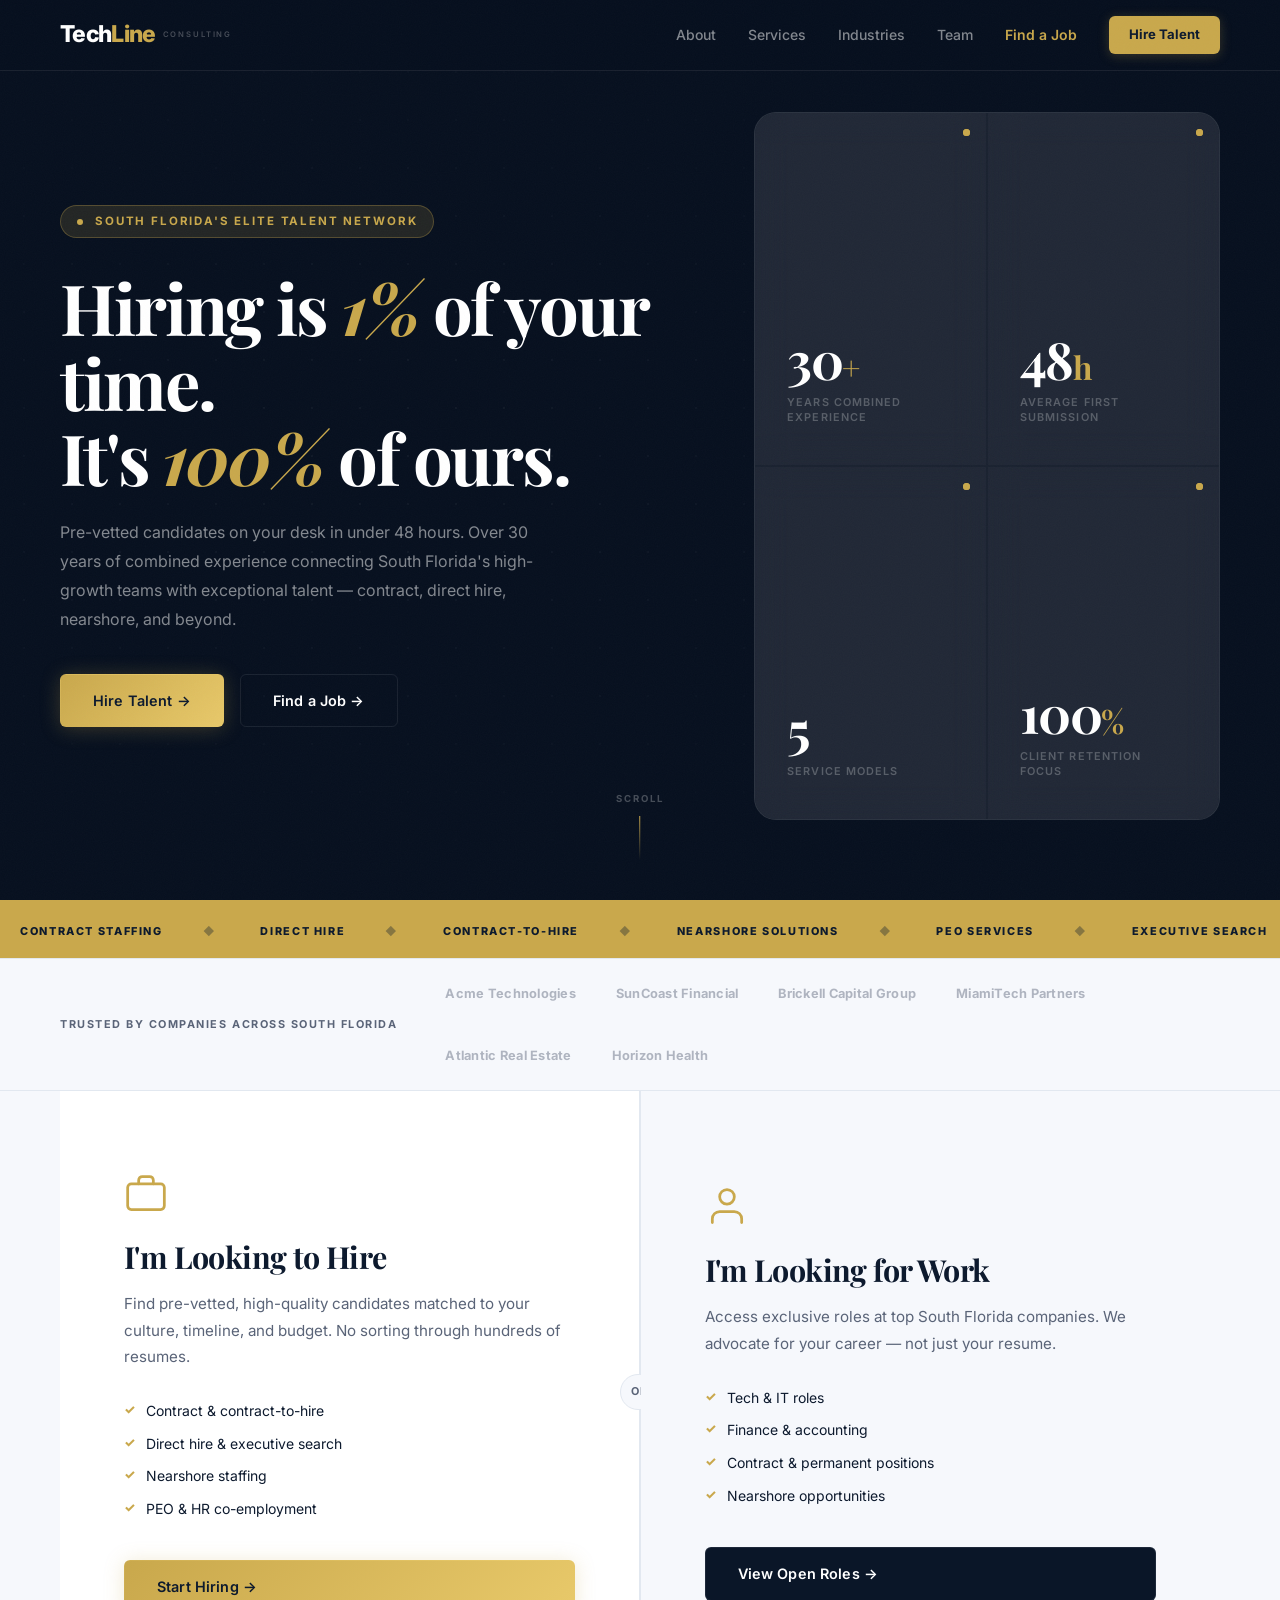
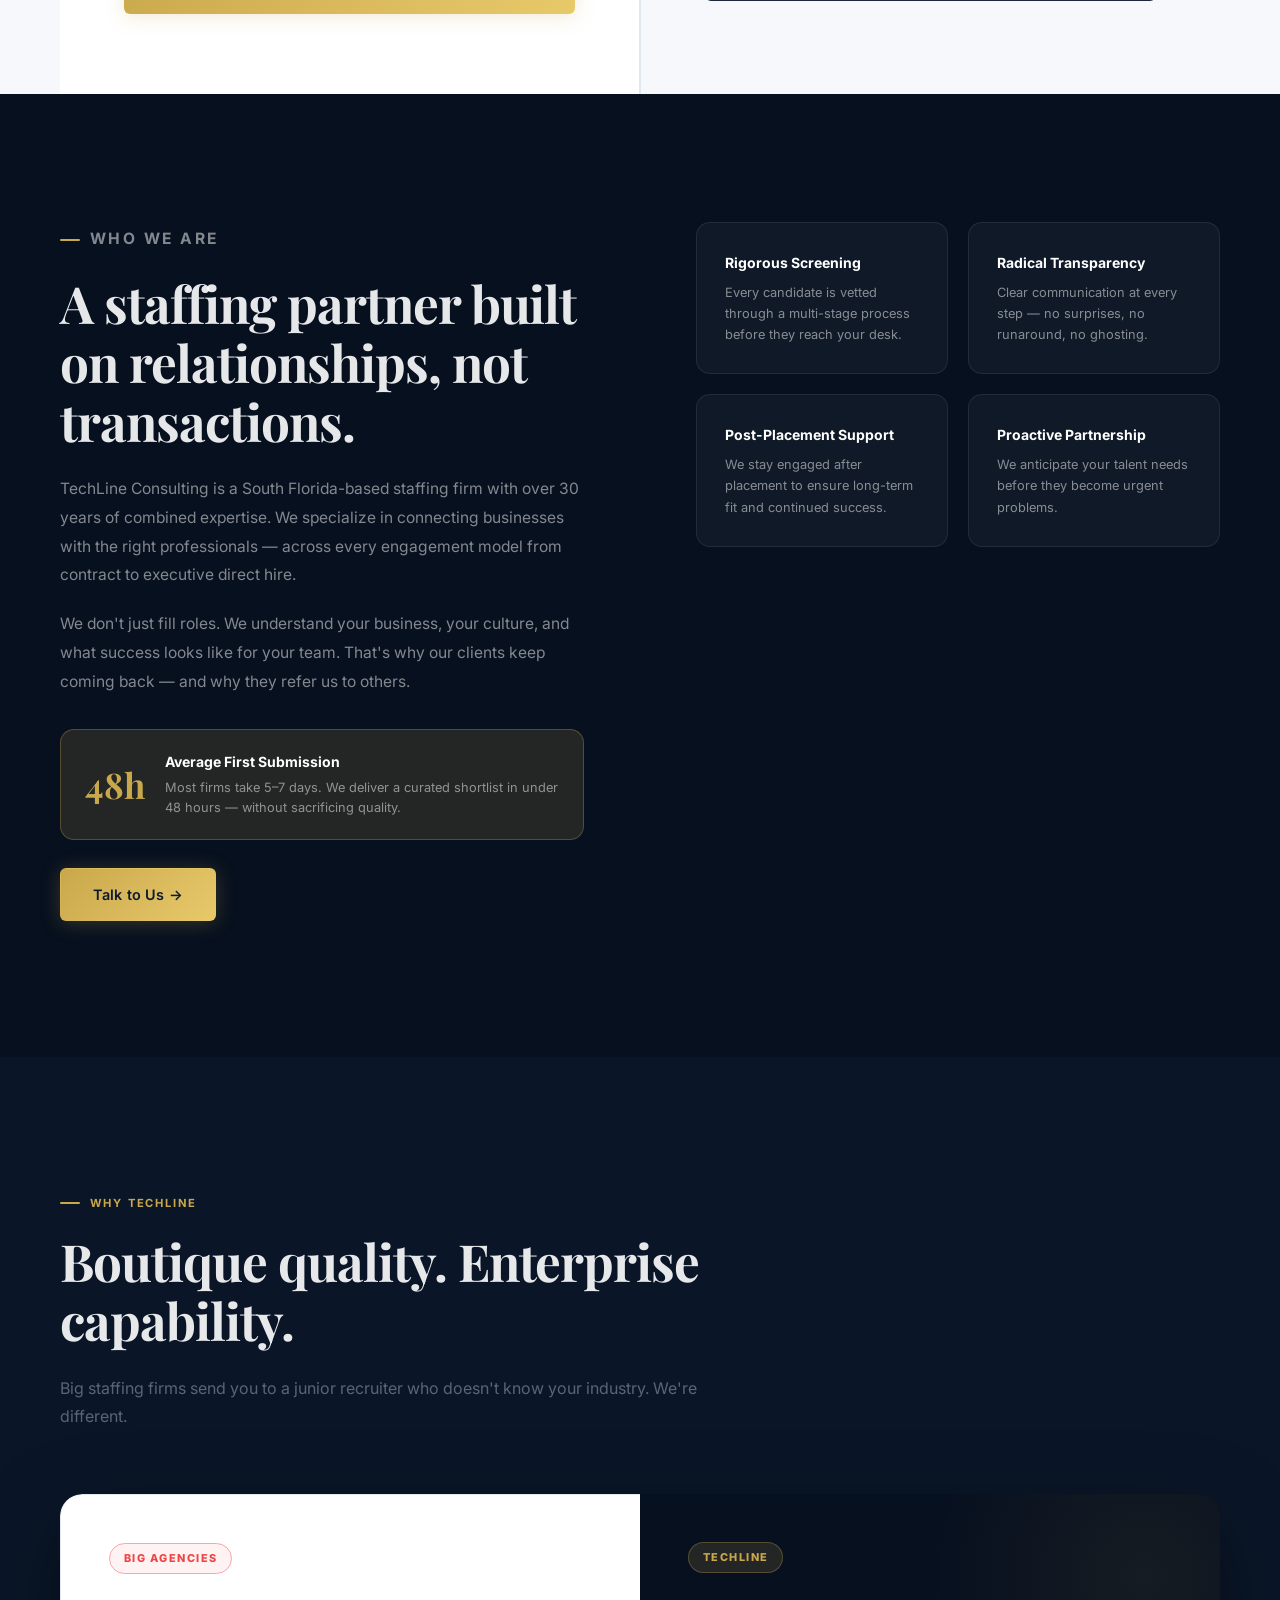
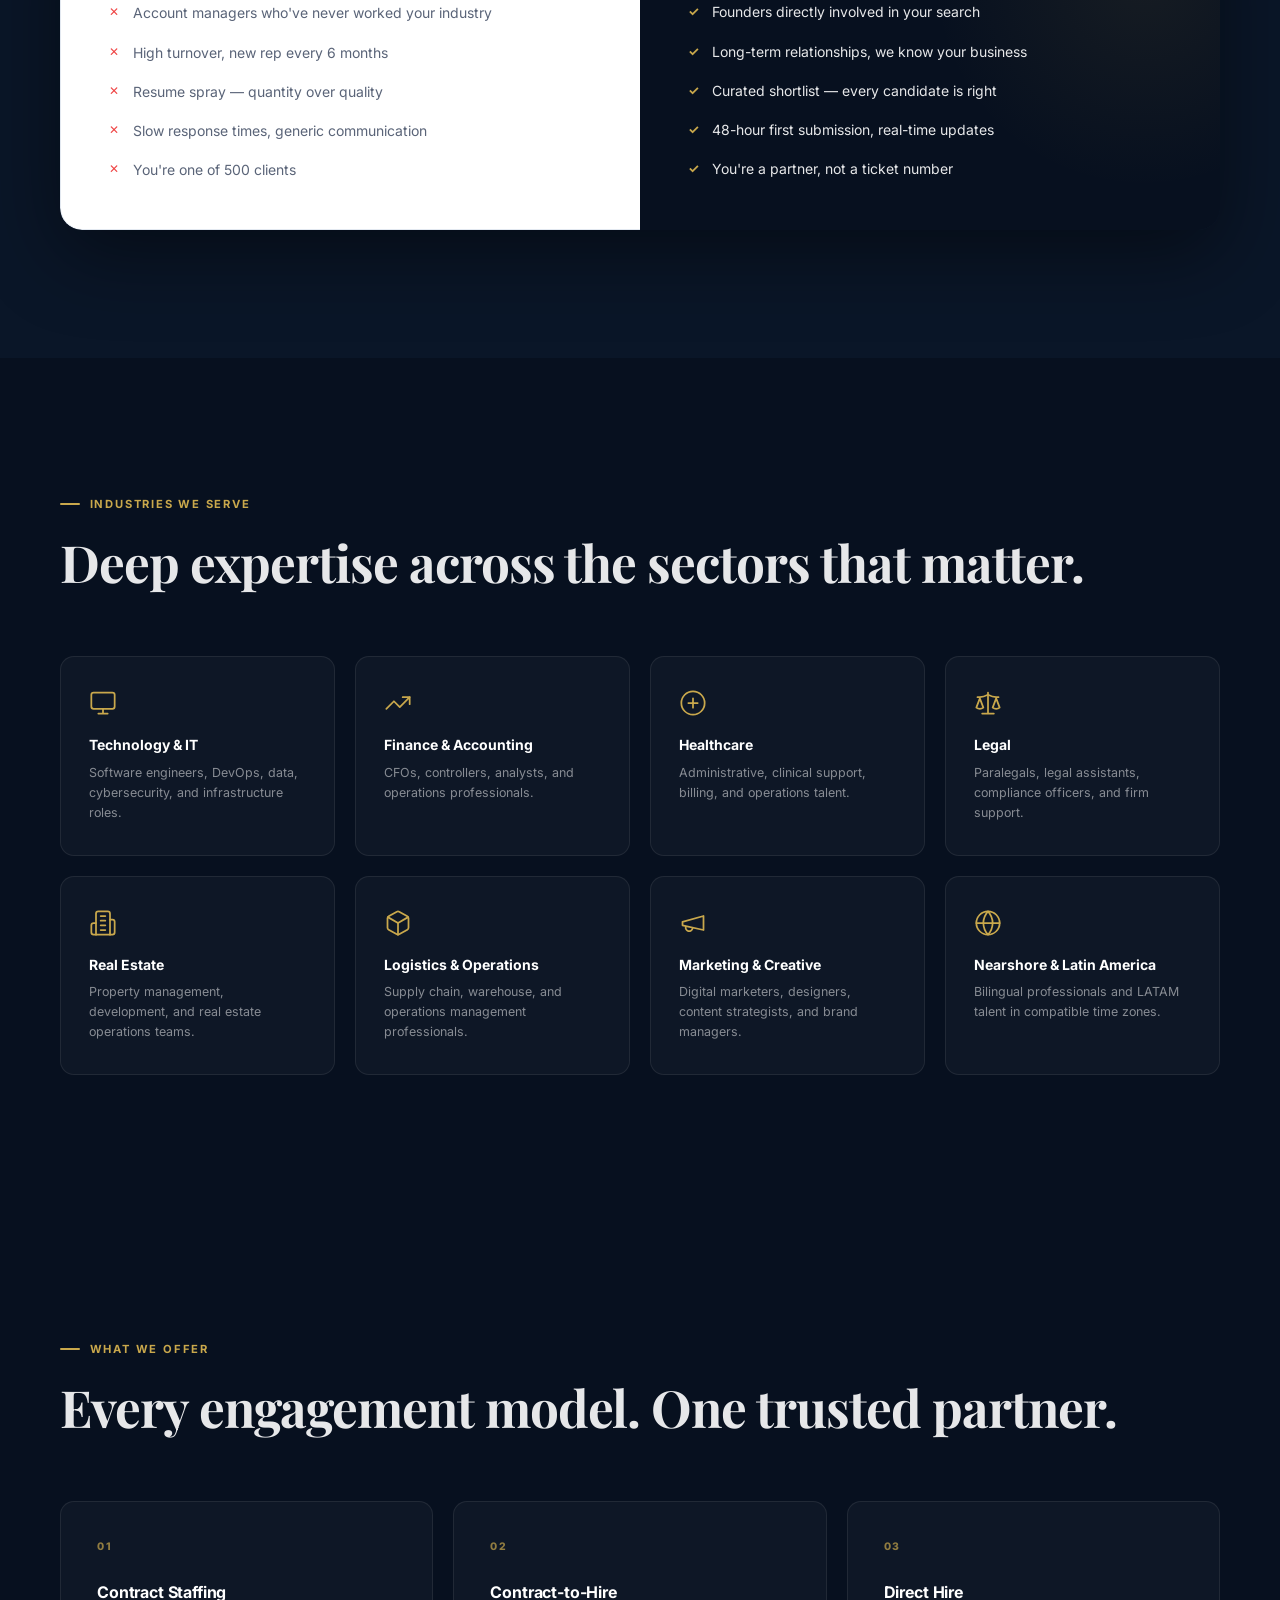
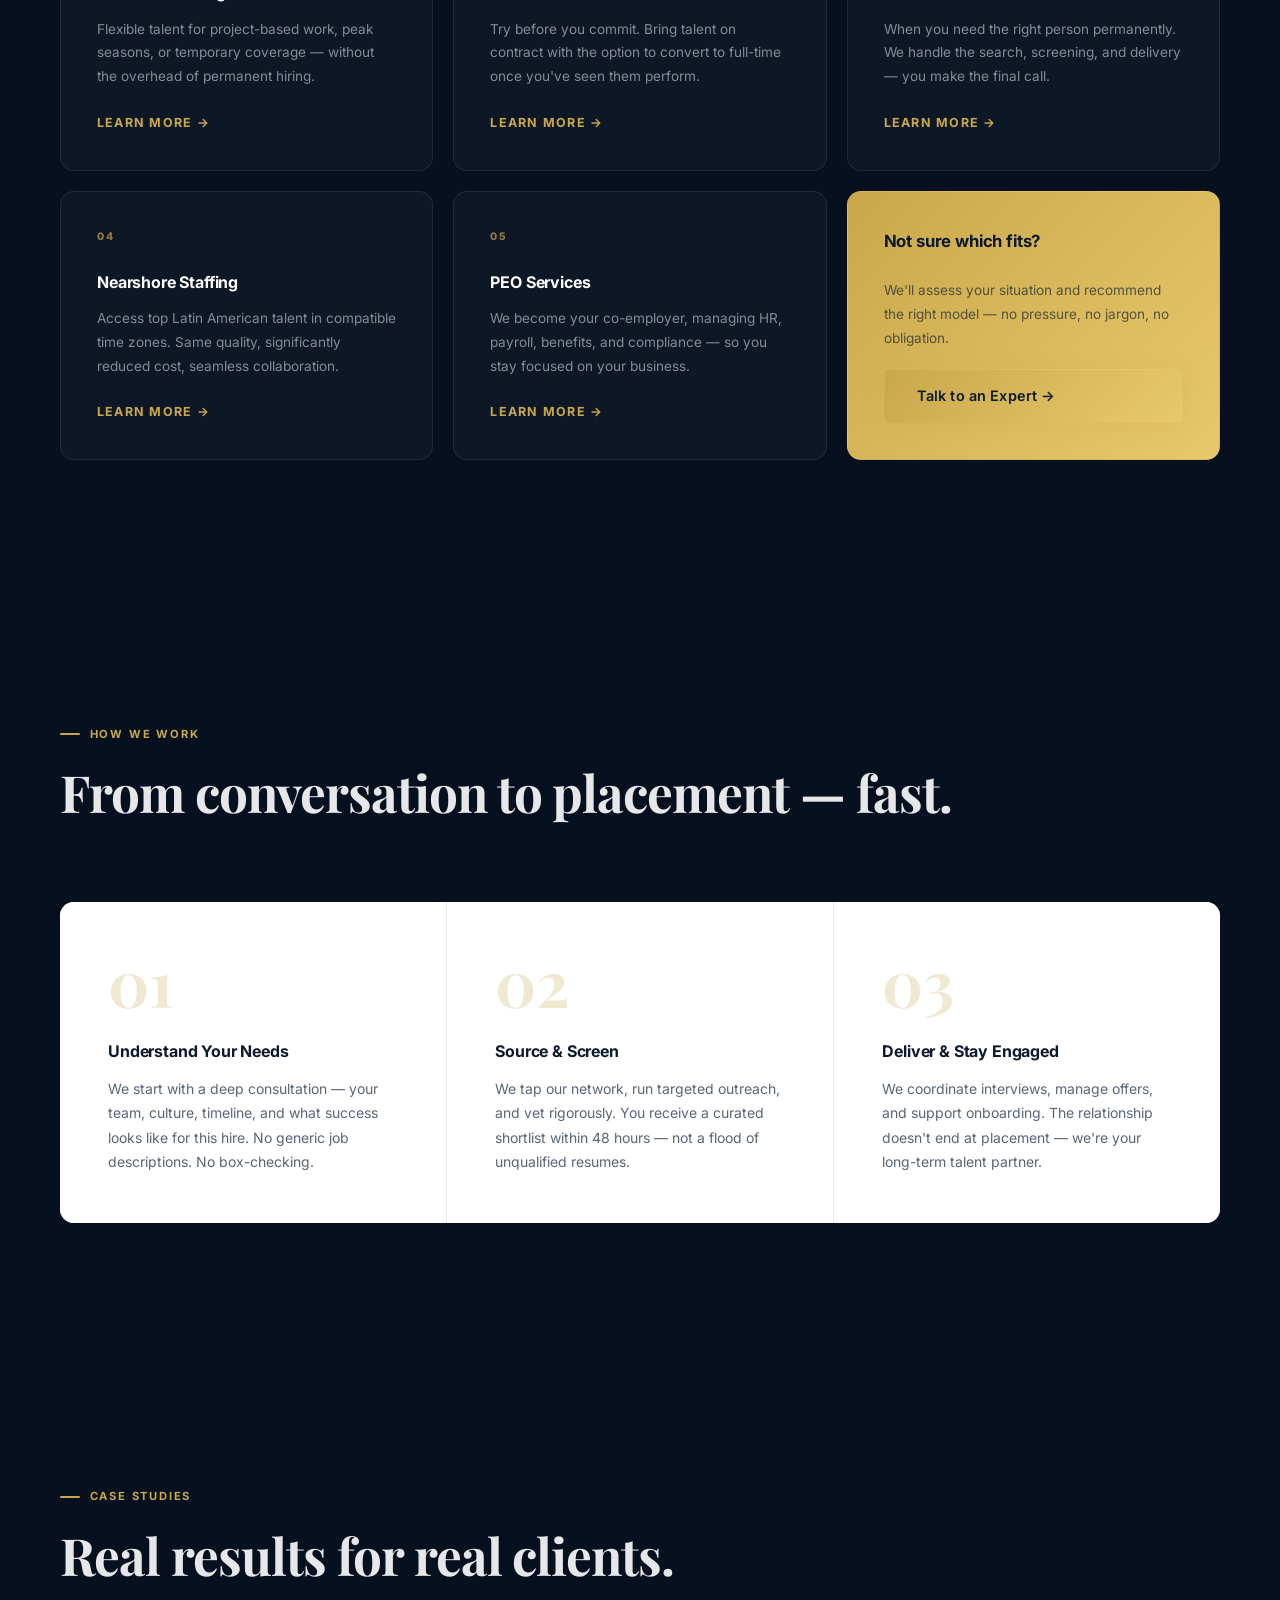
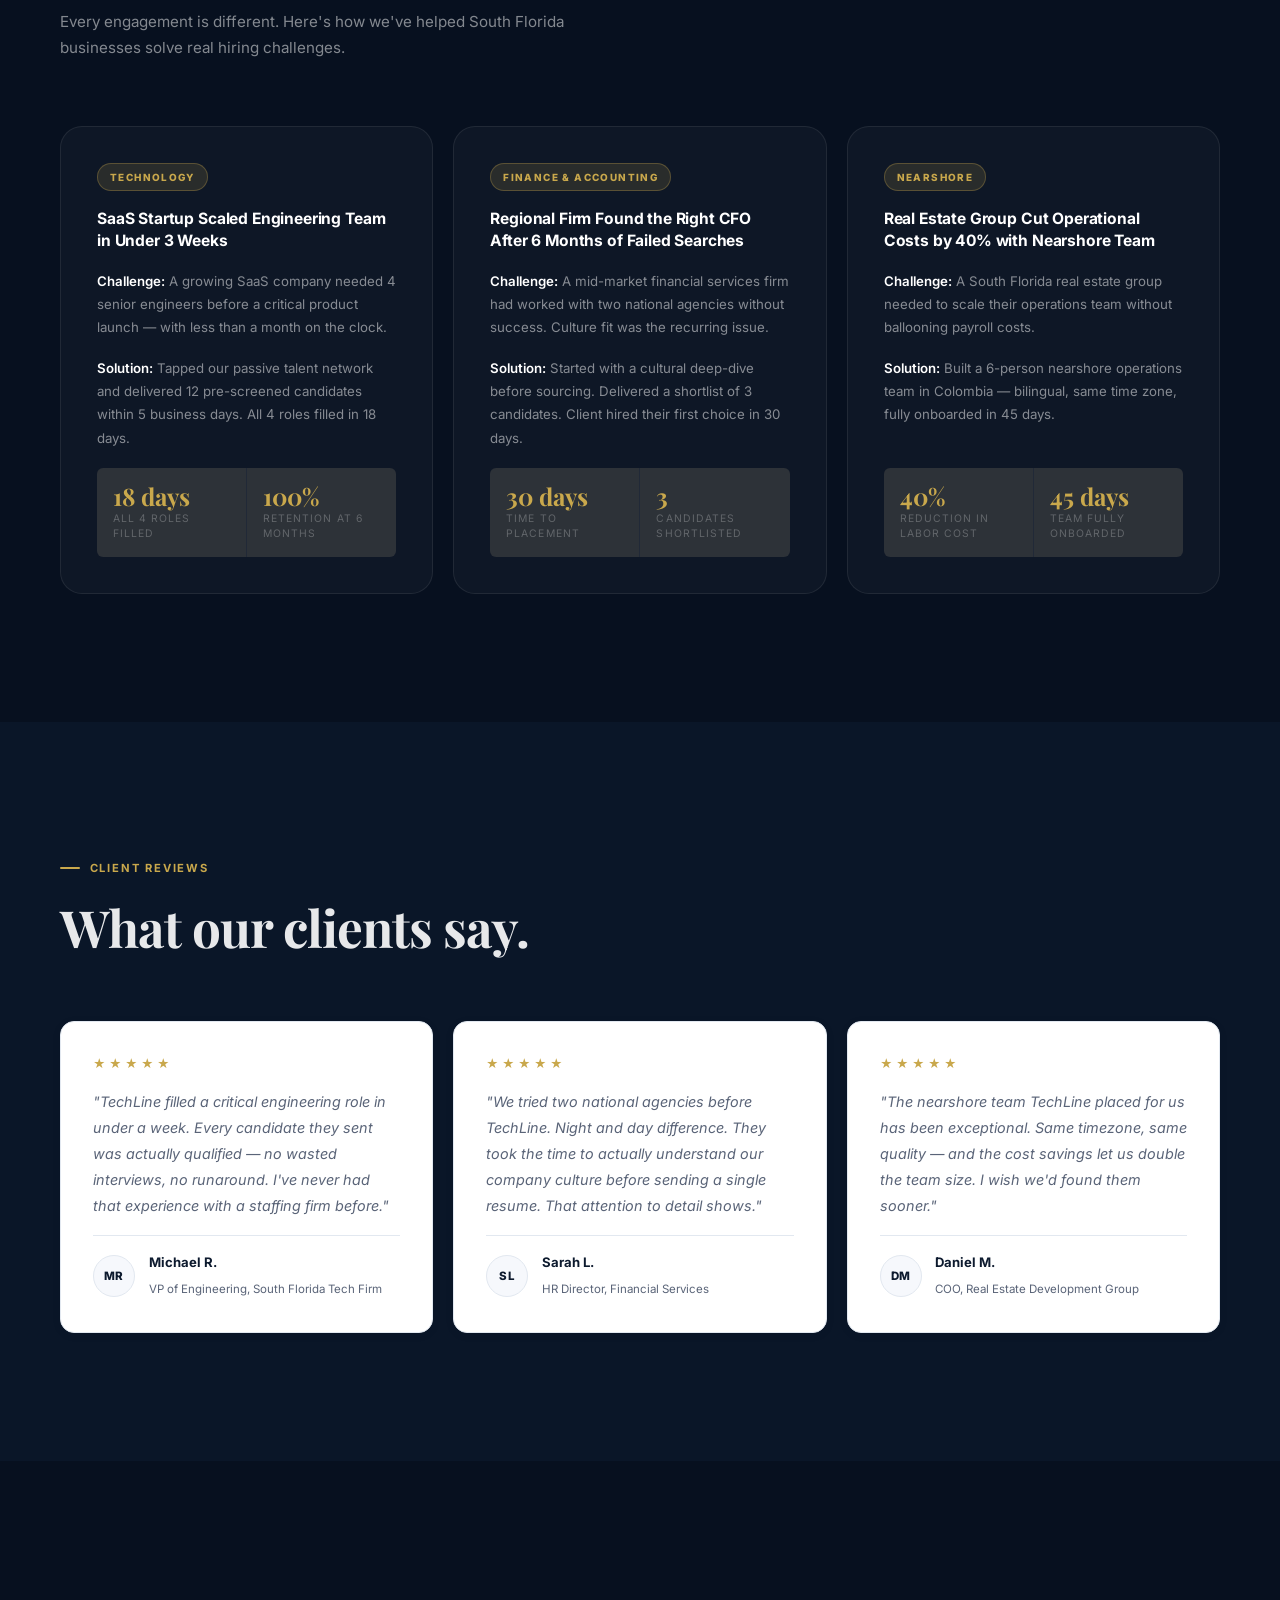
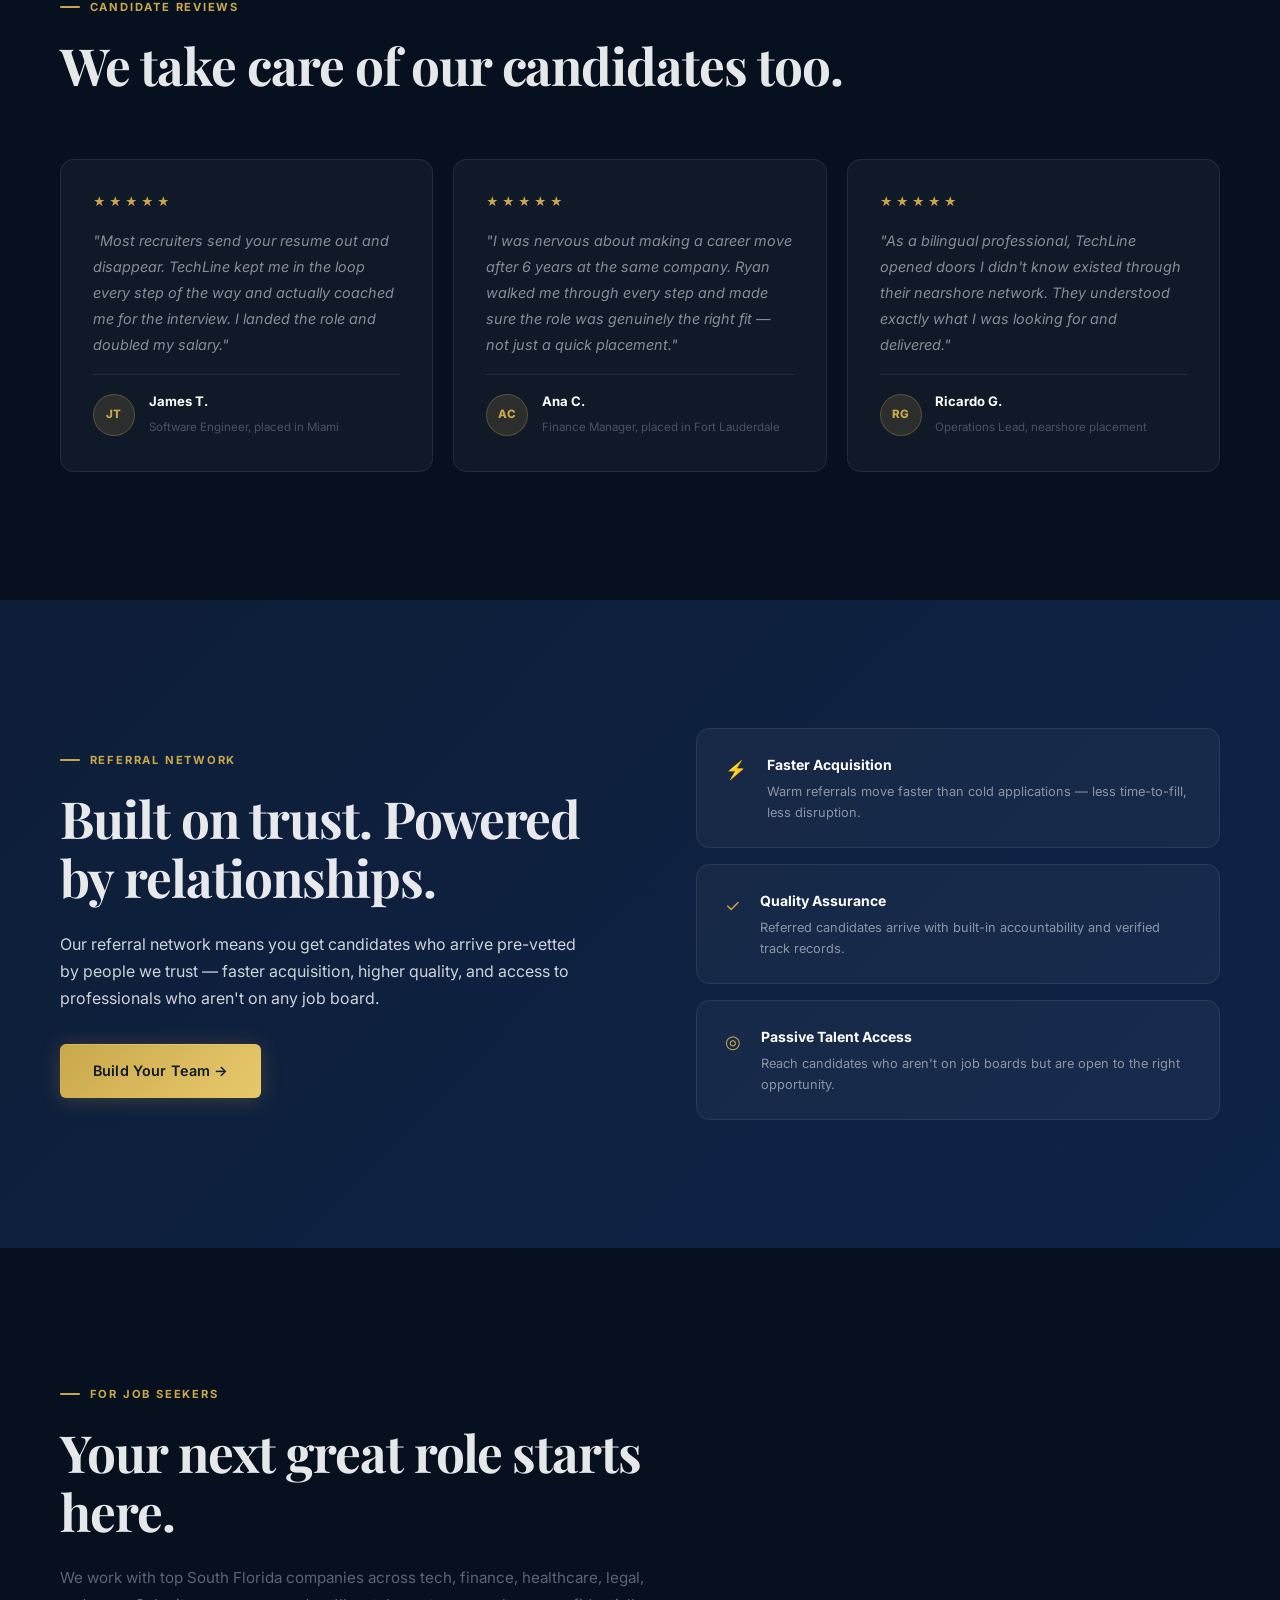
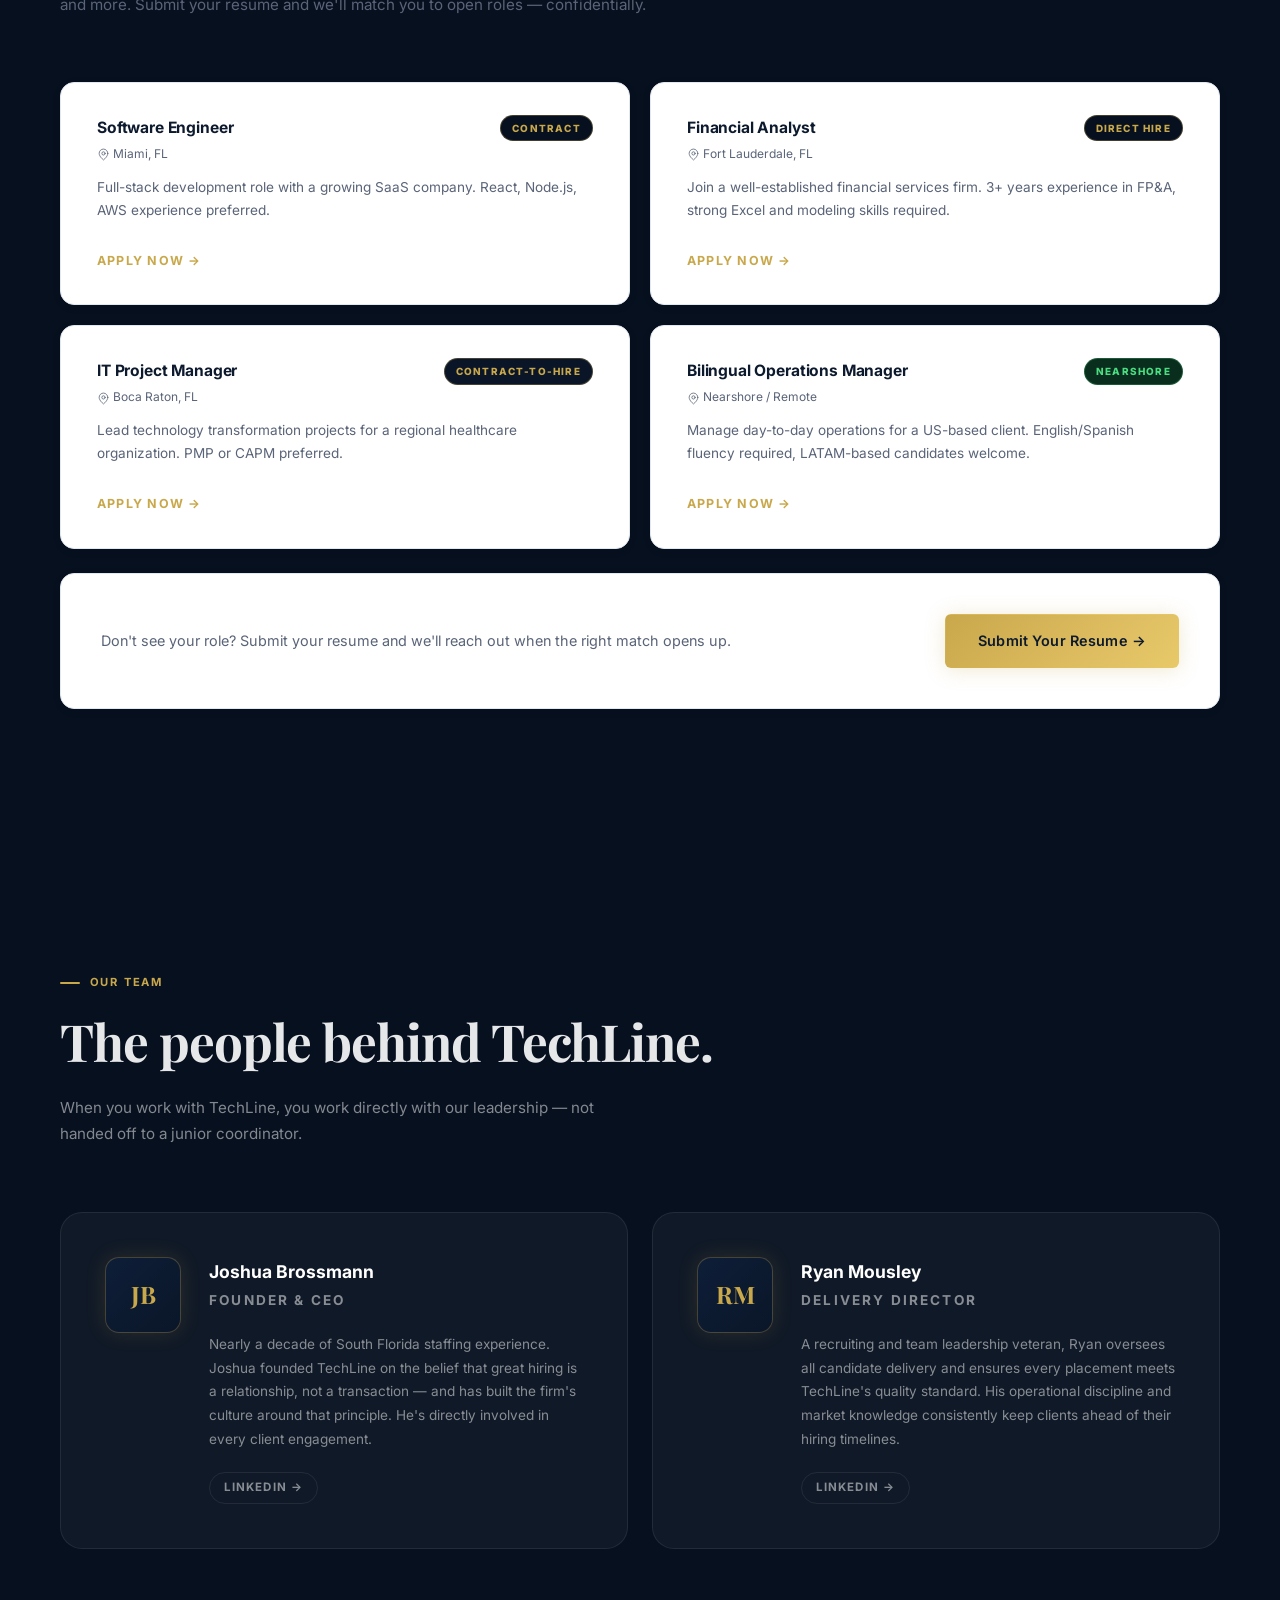
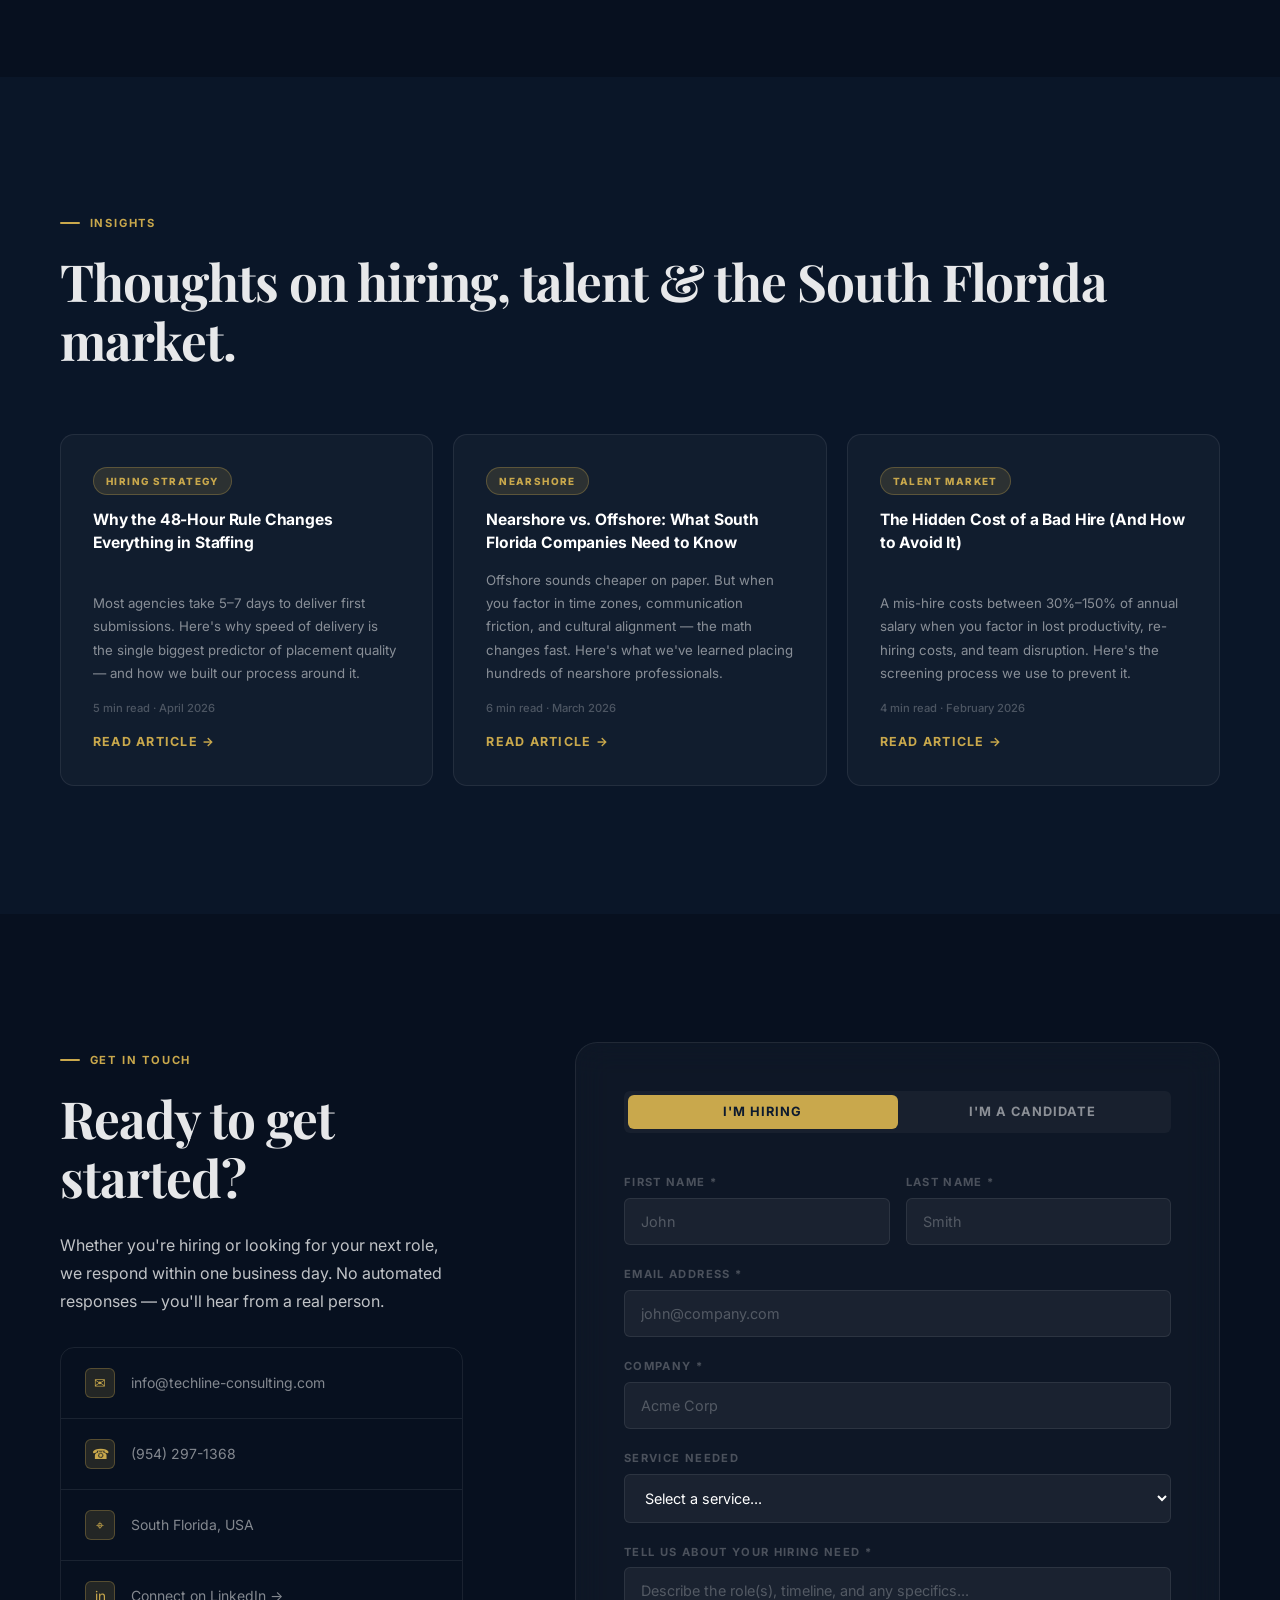
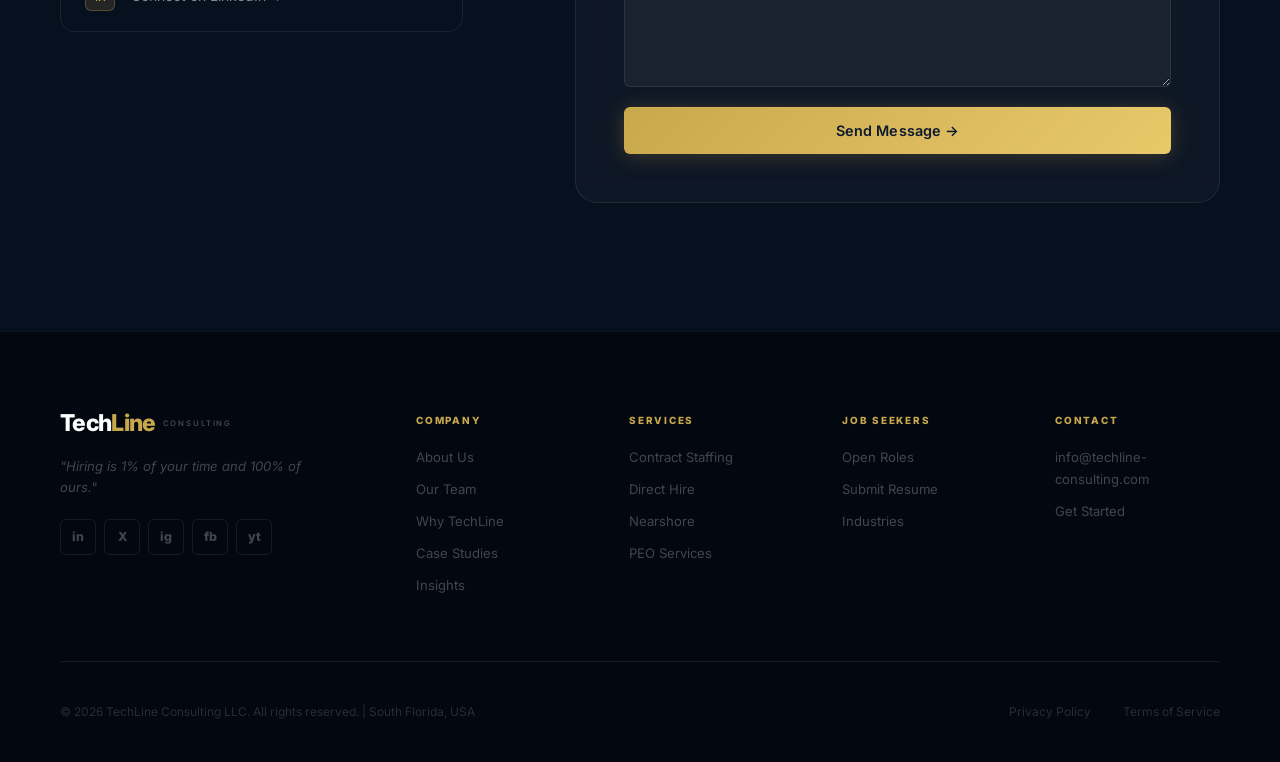
==== commit 12114677: "New files" ====
--- a/index.html
+++ b/index.html
@@ -637,22 +637,22 @@
           <span class="insight-card__tag">Hiring Strategy</span>
           <h3>Why the 48-Hour Rule Changes Everything in Staffing</h3>
           <p>Most agencies take 5–7 days to deliver first submissions. Here's why speed of delivery is the single biggest predictor of placement quality — and how we built our process around it.</p>
-          <span class="insight-card__meta">5 min read · April 2025</span>
-          <a href="#contact" class="insight-card__link">Read Article →</a>
+          <span class="insight-card__meta">5 min read · April 2026</span>
+          <a href="article-48-hour-rule.html" class="insight-card__link">Read Article →</a>
         </article>
         <article class="insight-card fade-up">
           <span class="insight-card__tag">Nearshore</span>
           <h3>Nearshore vs. Offshore: What South Florida Companies Need to Know</h3>
           <p>Offshore sounds cheaper on paper. But when you factor in time zones, communication friction, and cultural alignment — the math changes fast. Here's what we've learned placing hundreds of nearshore professionals.</p>
-          <span class="insight-card__meta">6 min read · March 2025</span>
-          <a href="#contact" class="insight-card__link">Read Article →</a>
+          <span class="insight-card__meta">6 min read · March 2026</span>
+          <a href="article-nearshore-vs-offshore.html" class="insight-card__link">Read Article →</a>
         </article>
         <article class="insight-card fade-up">
           <span class="insight-card__tag">Talent Market</span>
           <h3>The Hidden Cost of a Bad Hire (And How to Avoid It)</h3>
           <p>A mis-hire costs between 30%–150% of annual salary when you factor in lost productivity, re-hiring costs, and team disruption. Here's the screening process we use to prevent it.</p>
-          <span class="insight-card__meta">4 min read · February 2025</span>
-          <a href="#contact" class="insight-card__link">Read Article →</a>
+          <span class="insight-card__meta">4 min read · February 2026</span>
+          <a href="article-cost-of-bad-hire.html" class="insight-card__link">Read Article →</a>
         </article>
       </div>
     </div>
@@ -752,6 +752,10 @@
           <p class="footer__tagline">"Hiring is 1% of your time and 100% of ours."</p>
           <div class="footer__social">
             <a href="https://linkedin.com" target="_blank" aria-label="LinkedIn" class="social-link">in</a>
+            <a href="https://twitter.com" target="_blank" aria-label="Twitter/X" class="social-link">X</a>
+            <a href="https://instagram.com" target="_blank" aria-label="Instagram" class="social-link">ig</a>
+            <a href="https://facebook.com" target="_blank" aria-label="Facebook" class="social-link">fb</a>
+            <a href="https://youtube.com" target="_blank" aria-label="YouTube" class="social-link">yt</a>
           </div>
         </div>
         <div class="footer__nav">
@@ -784,7 +788,7 @@
         </div>
       </div>
       <div class="footer__bottom">
-        <p>© 2025 TechLine Consulting LLC. All rights reserved. | South Florida, USA</p>
+        <p>© 2026 TechLine Consulting LLC. All rights reserved. | South Florida, USA</p>
         <div class="footer__legal">
           <a href="#">Privacy Policy</a>
           <a href="#">Terms of Service</a>
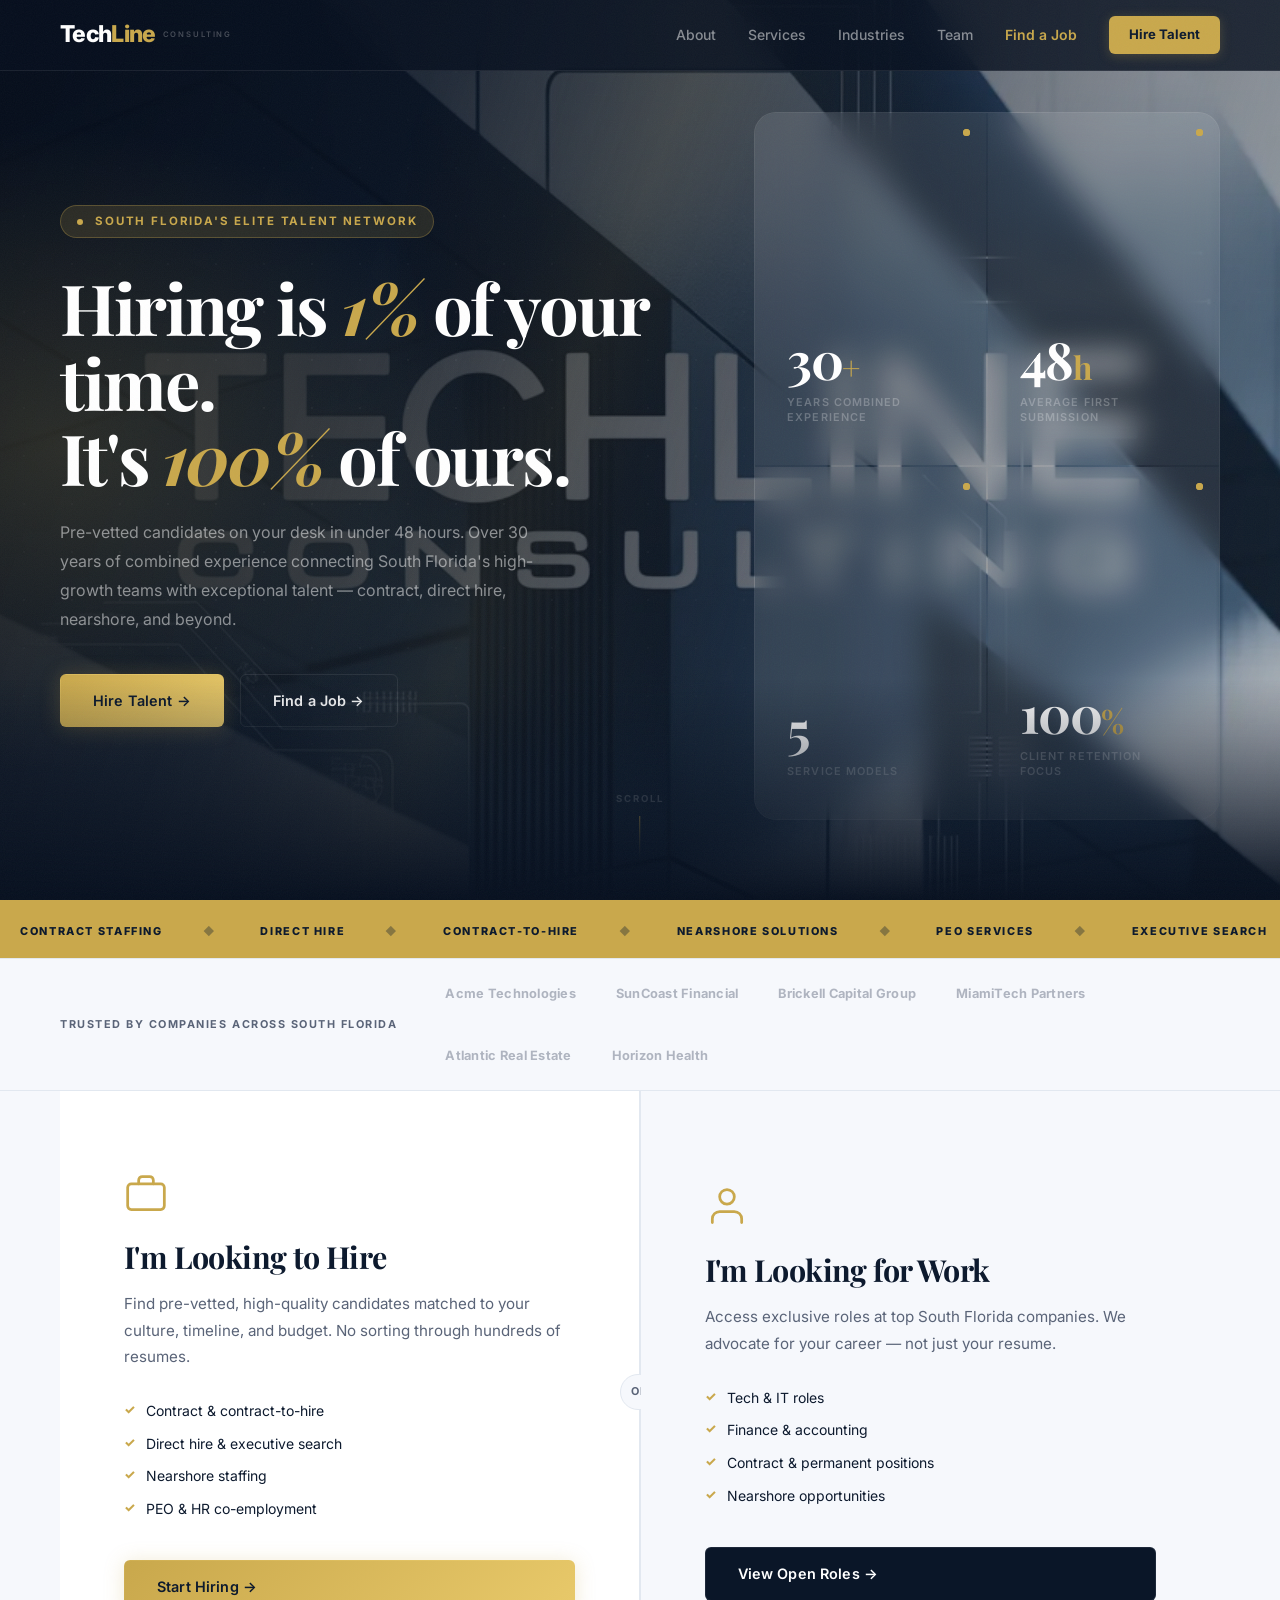
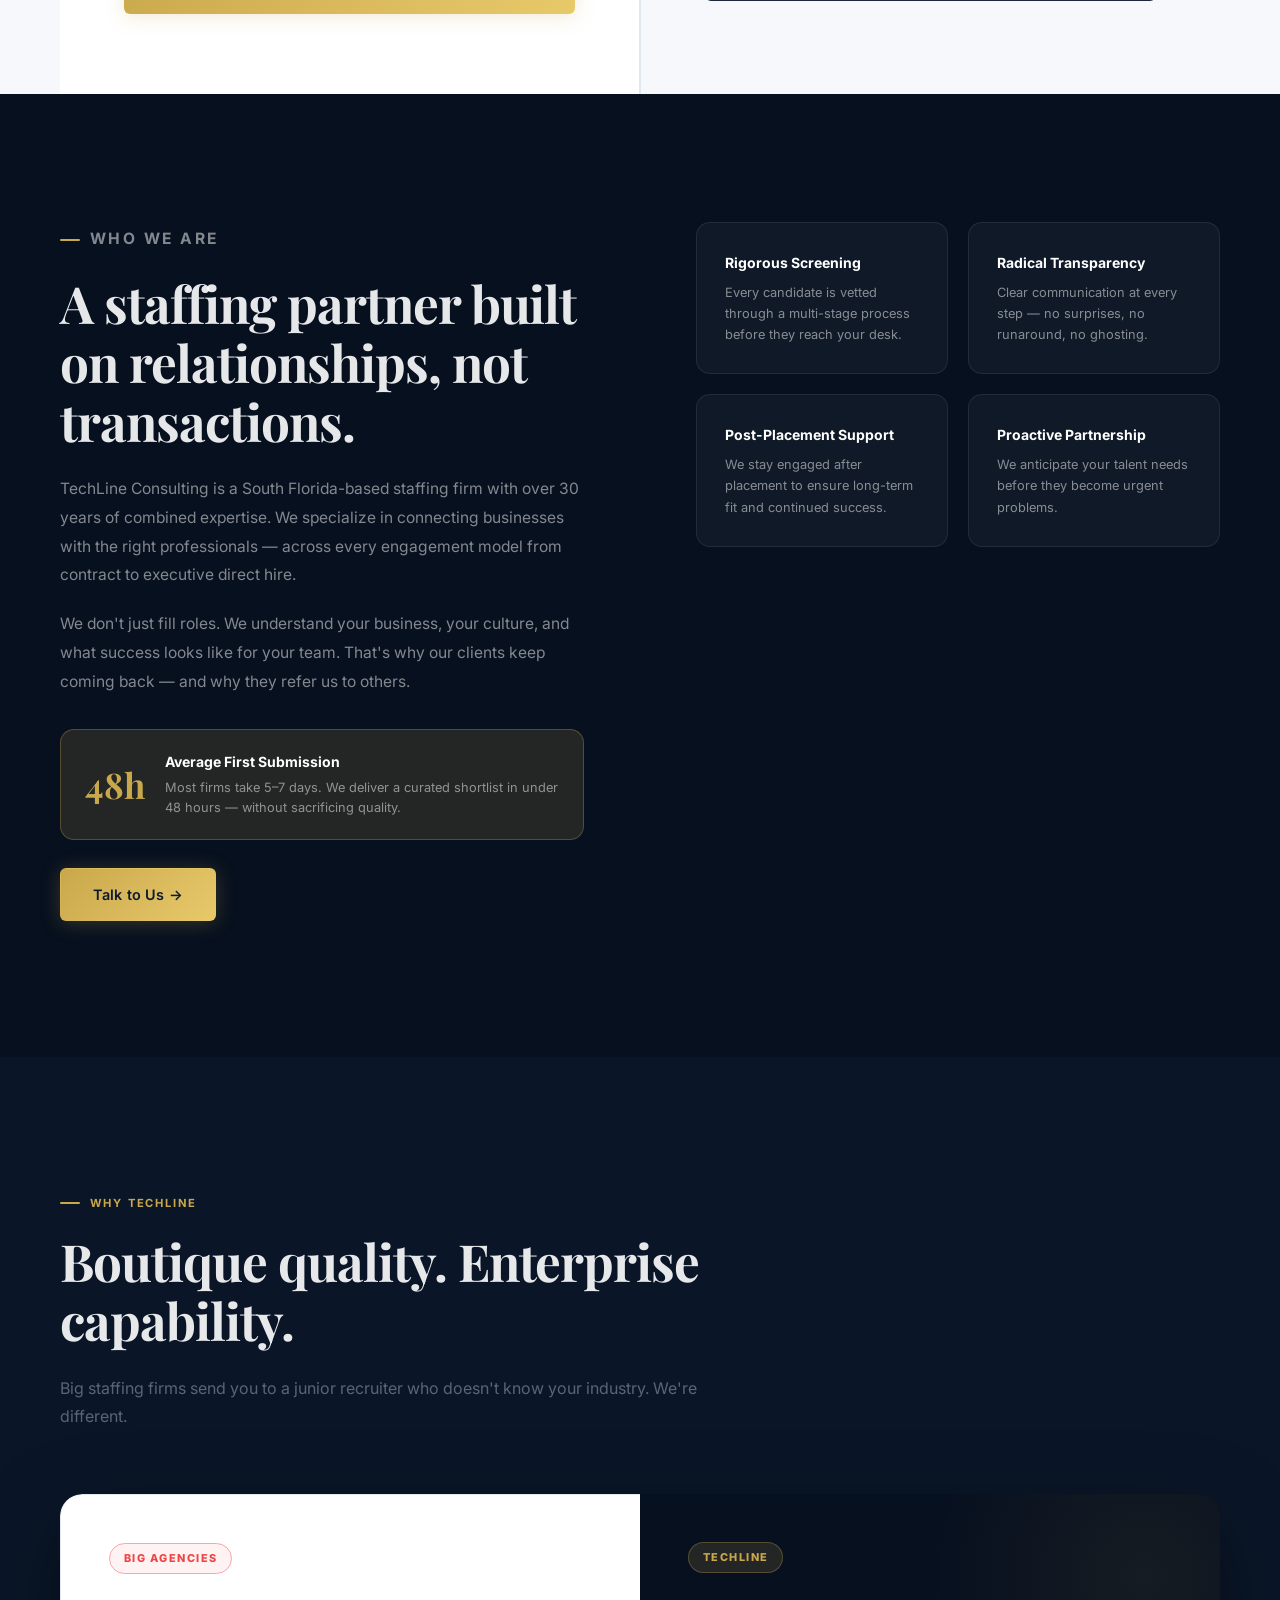
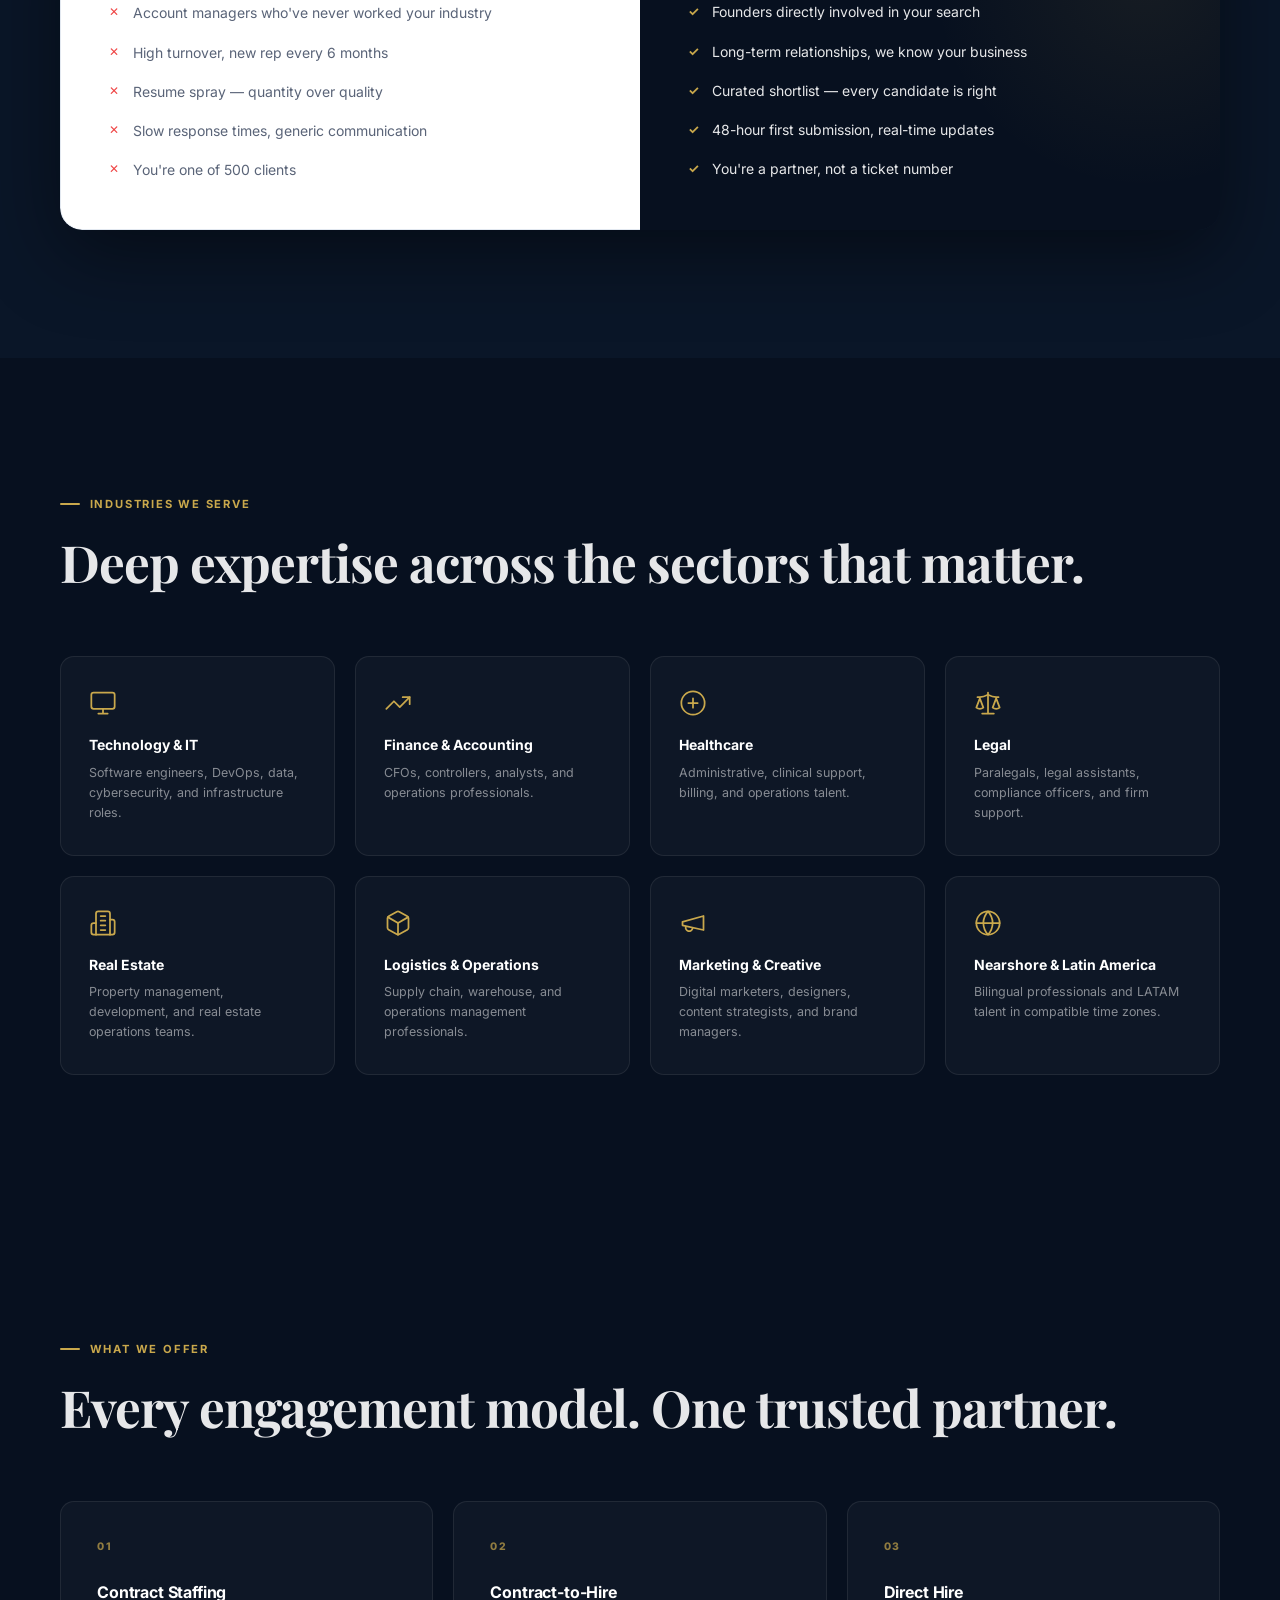
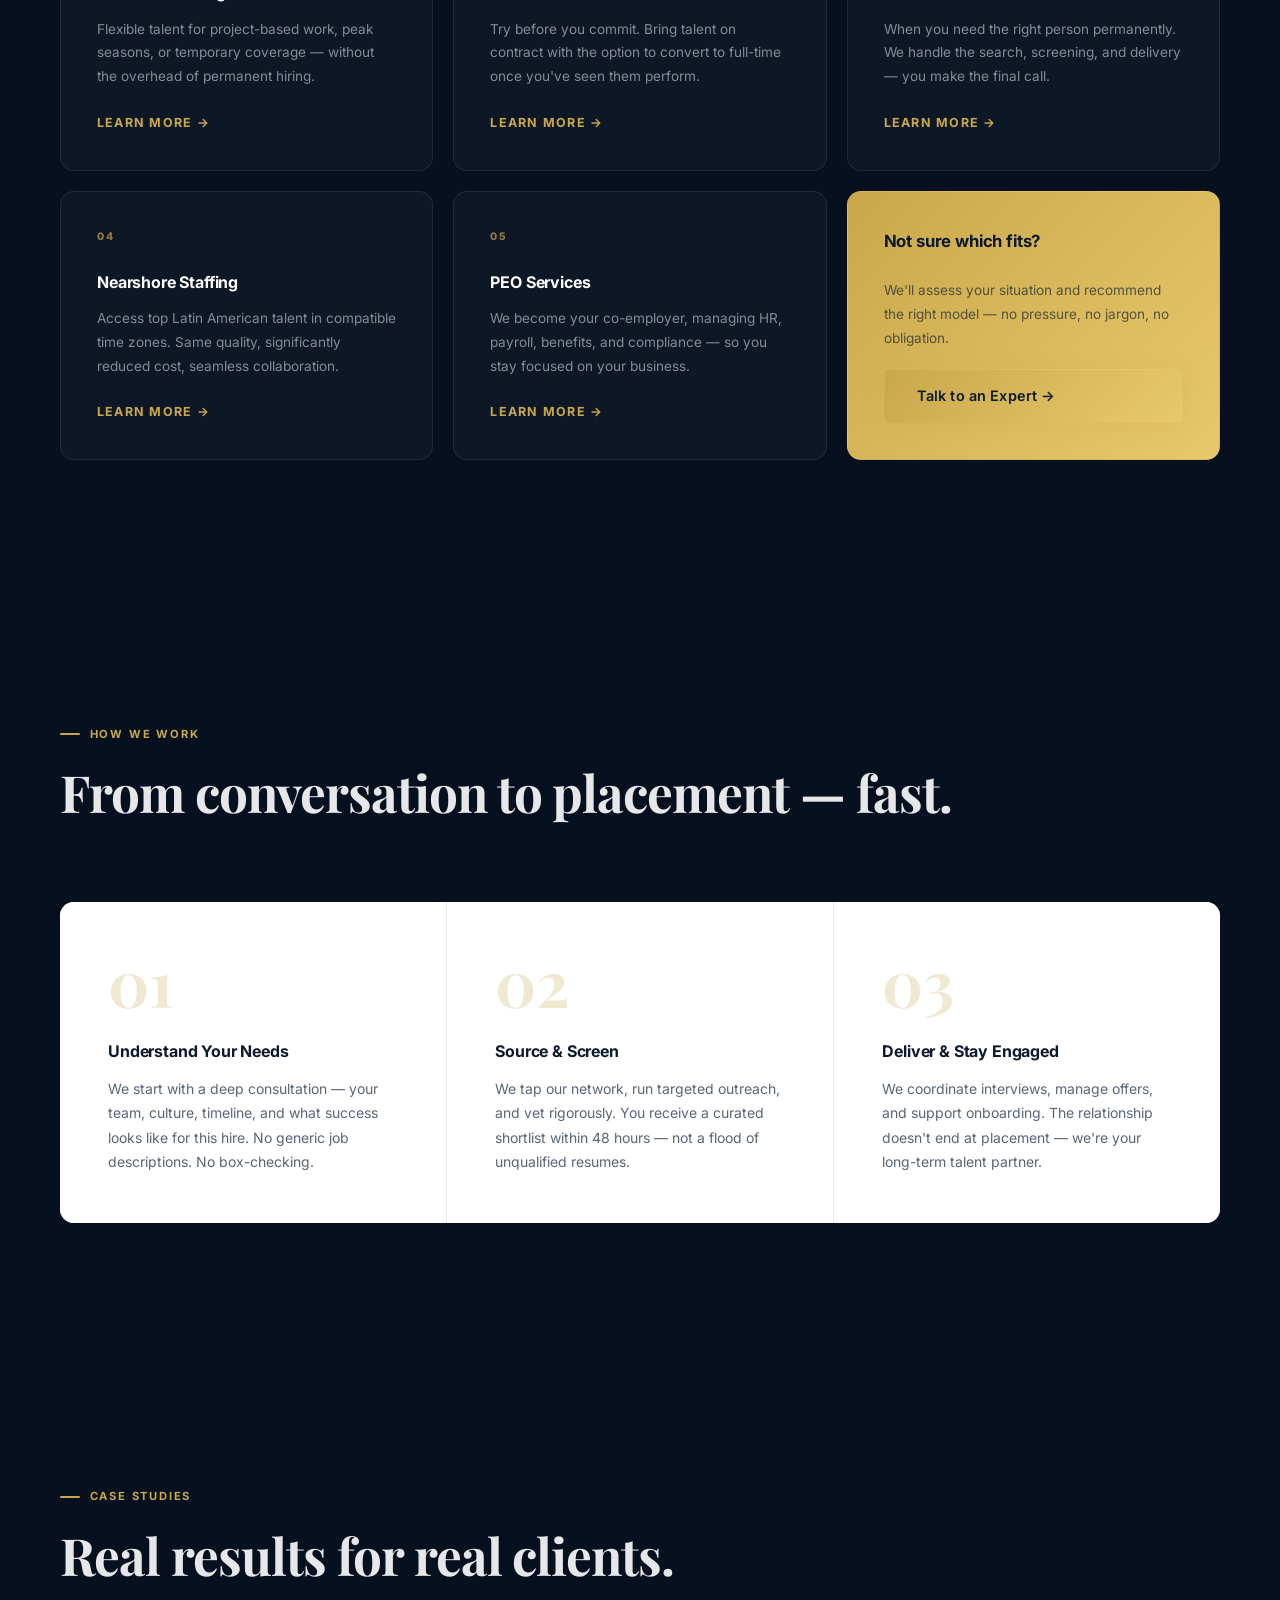
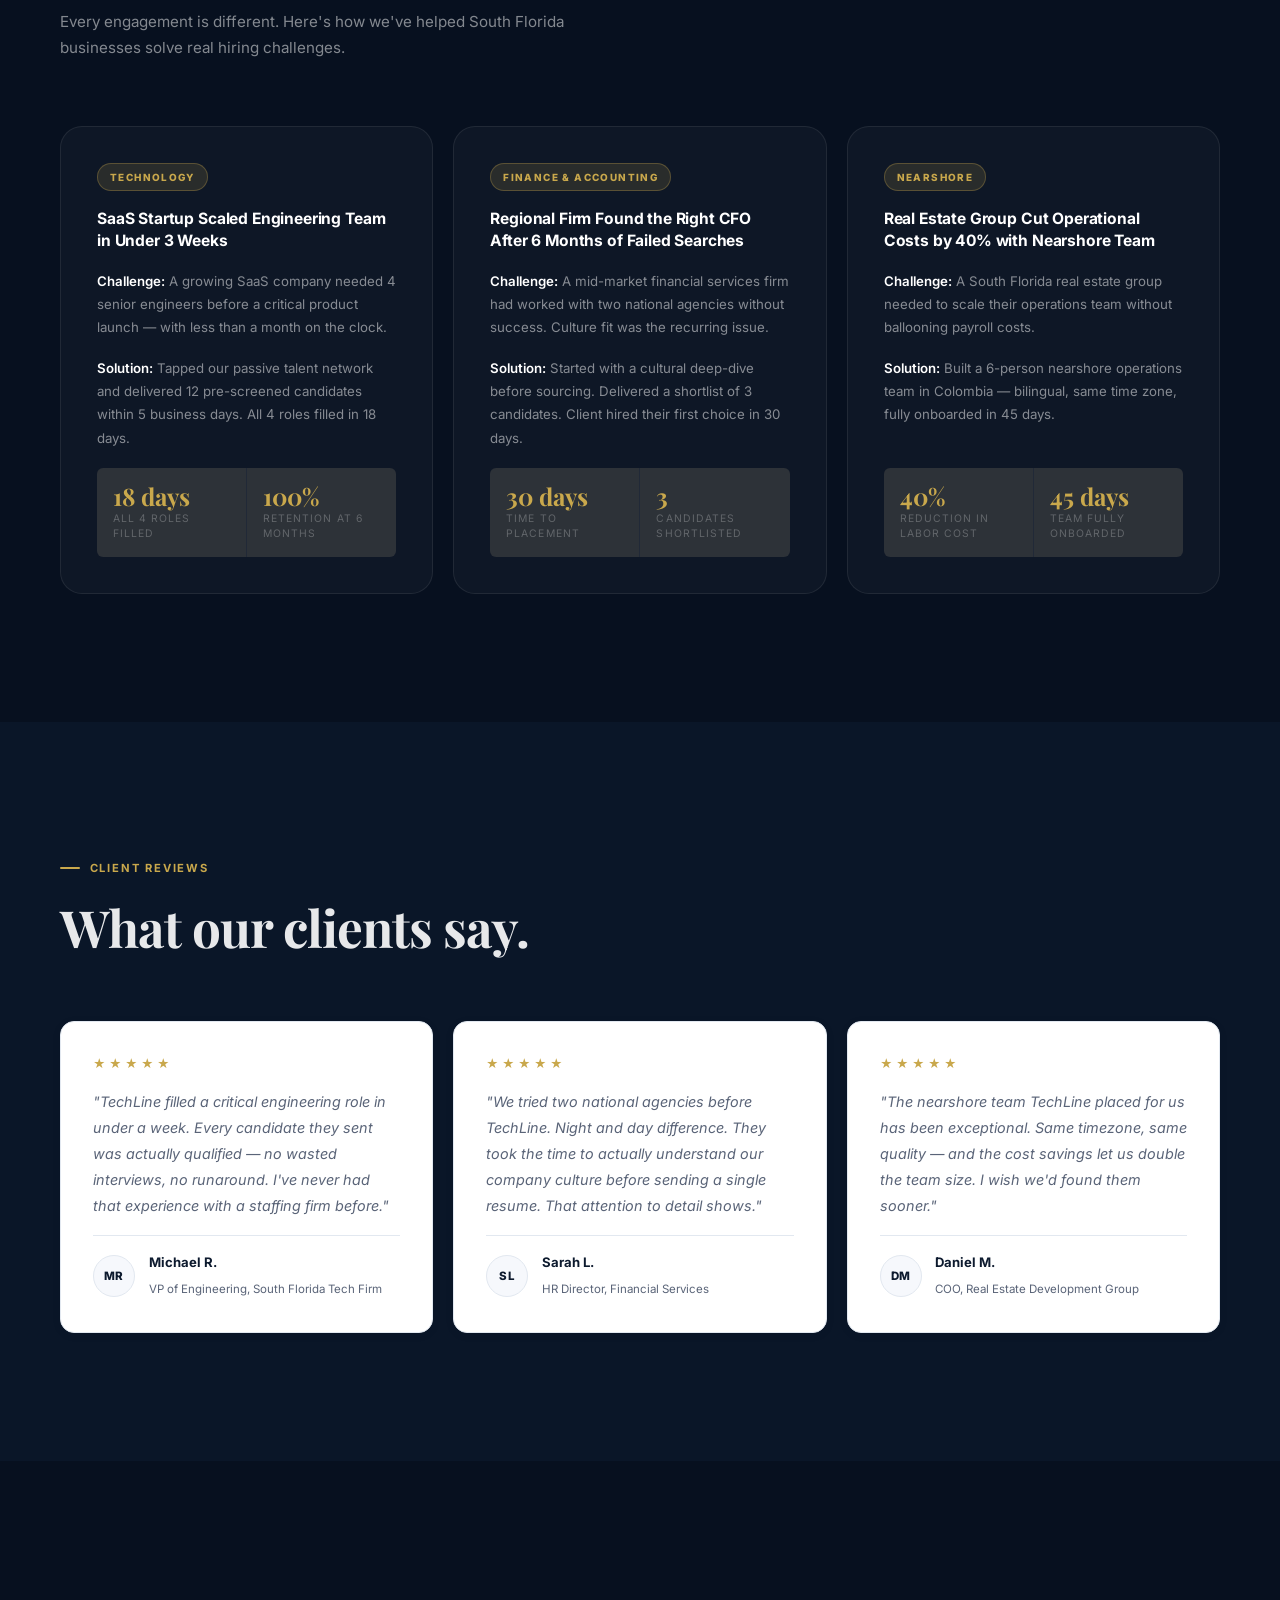
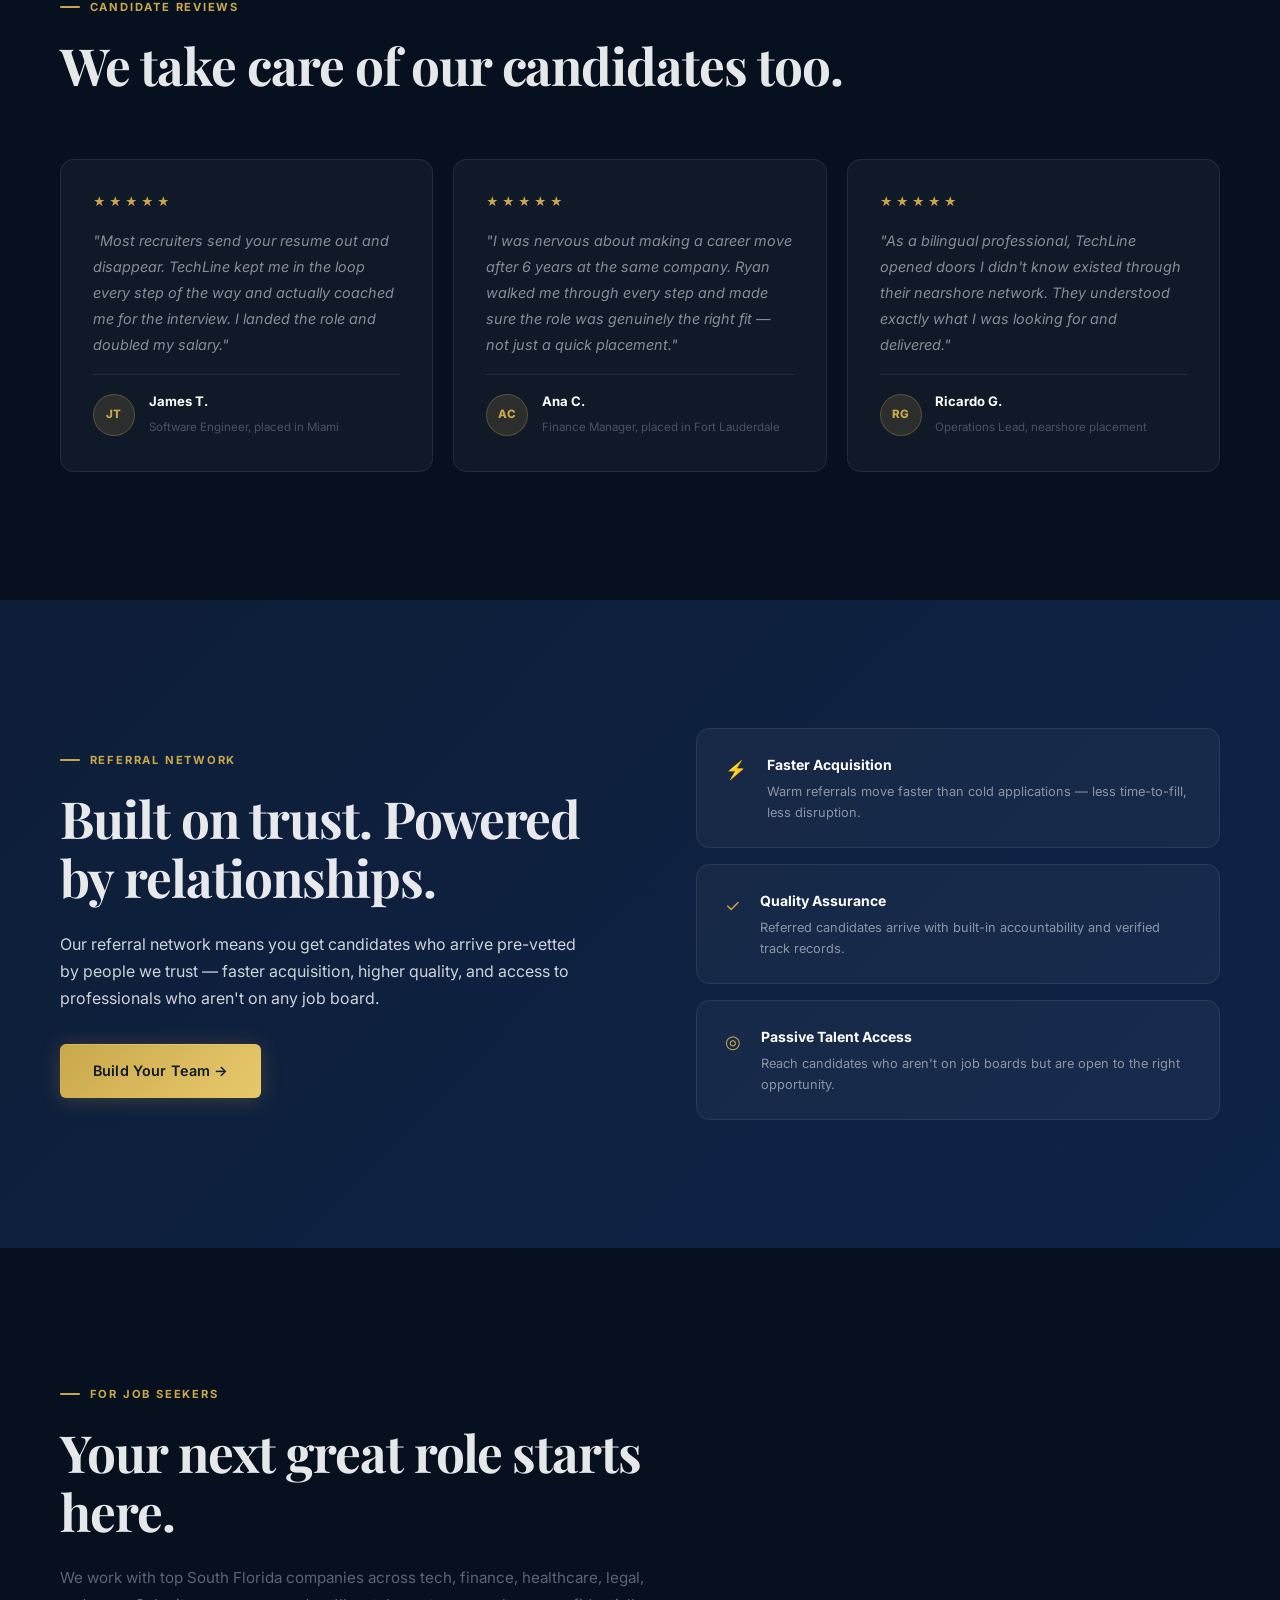
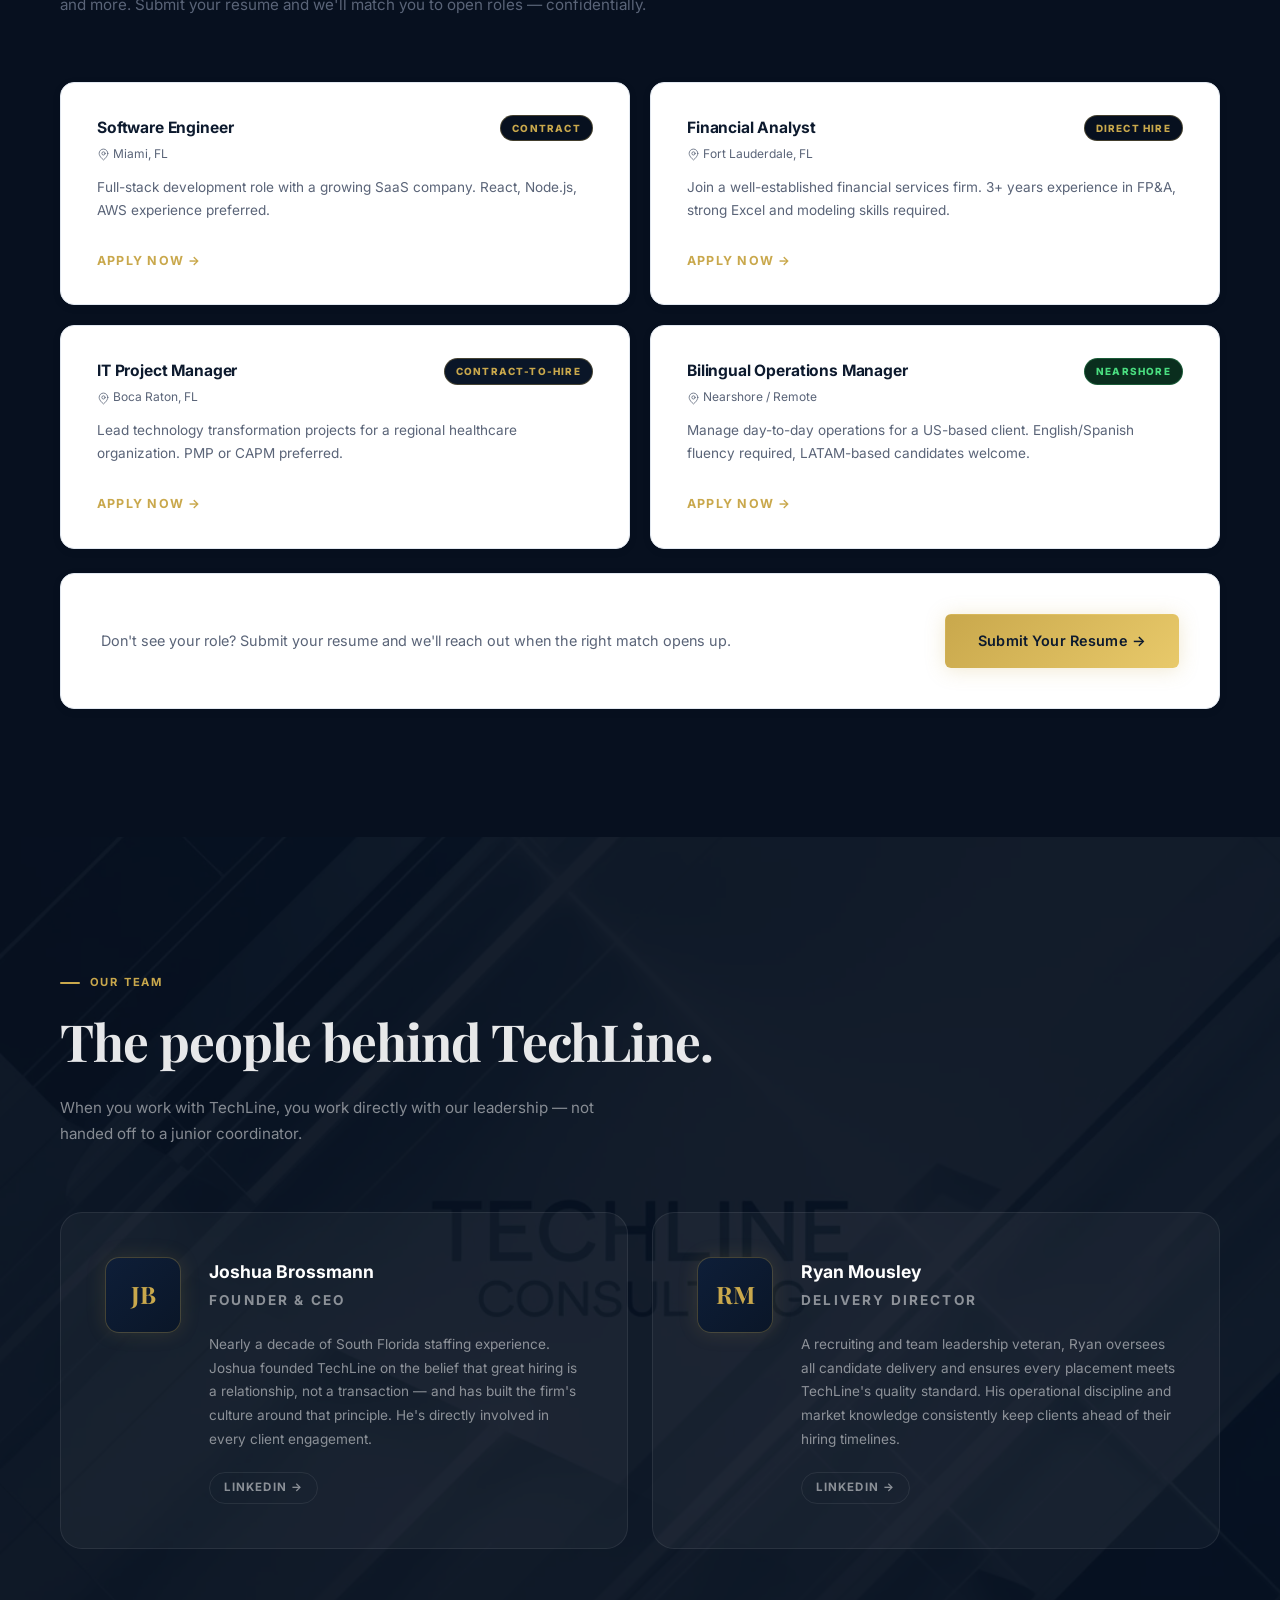
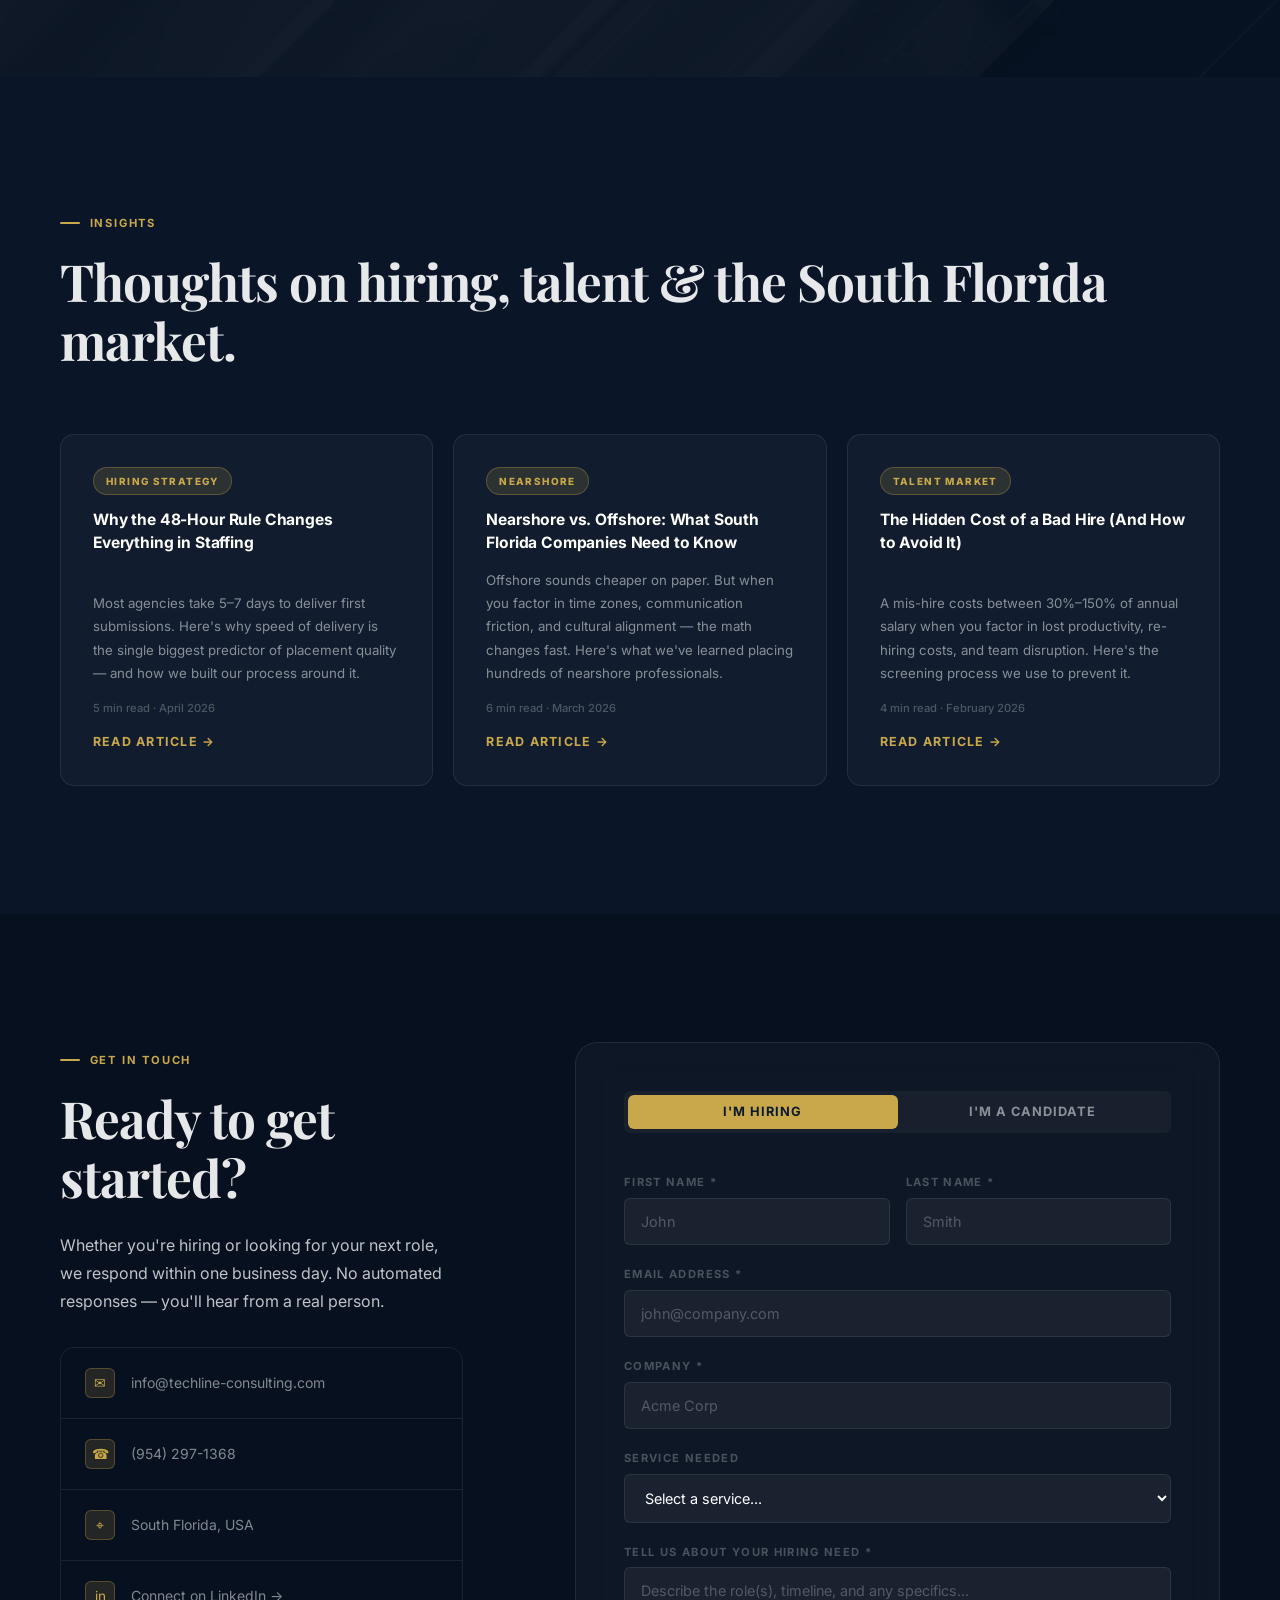
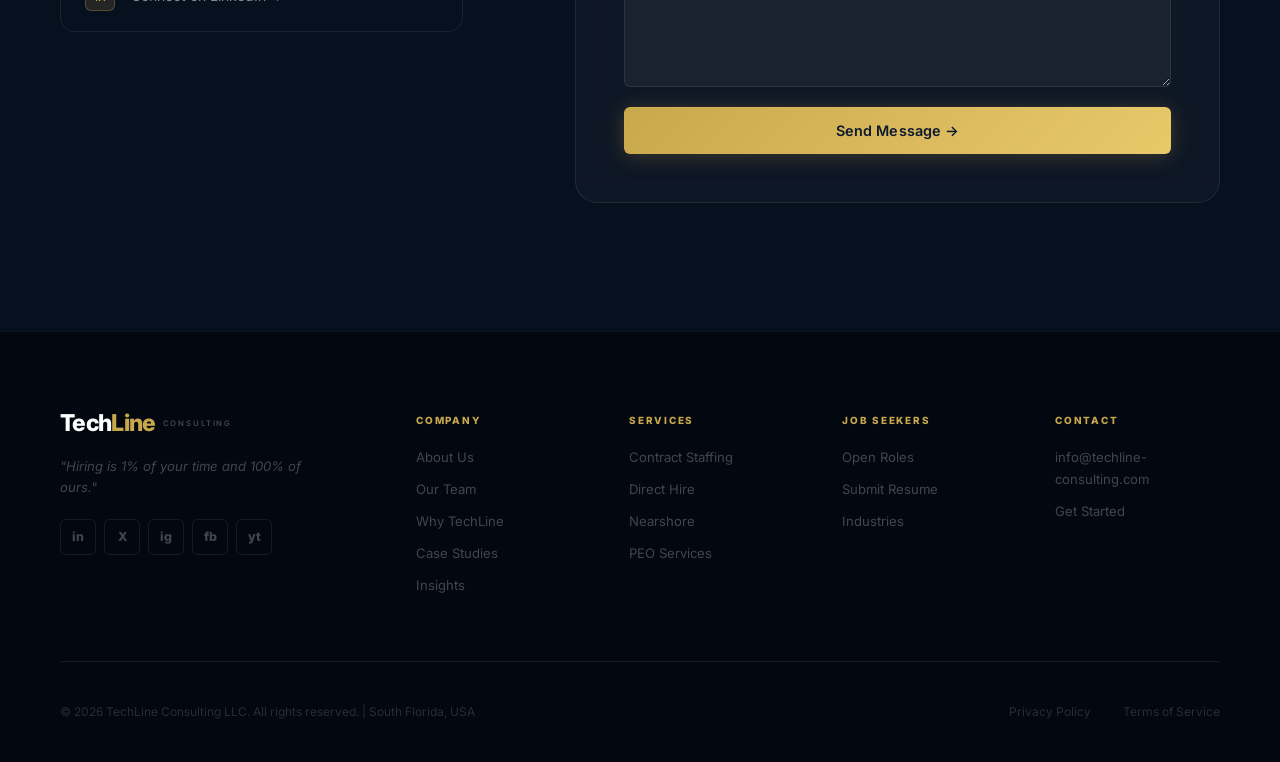
==== commit db570392: "new images" ====
--- a/index.html
+++ b/index.html
@@ -59,6 +59,7 @@
 
   <!-- HERO -->
   <section class="hero">
+    <div class="hero__img"></div>
     <div class="hero__overlay"></div>
     <div class="hero__bg-grid"></div>
     <div class="container hero__inner">
--- a/styles.css
+++ b/styles.css
@@ -51,7 +51,7 @@
   inset: 0;
   pointer-events: none;
   z-index: 9999;
-  opacity: 0.025;
+  opacity: 0.04;
   background-image: url("data:image/svg+xml,%3Csvg viewBox='0 0 256 256' xmlns='http://www.w3.org/2000/svg'%3E%3Cfilter id='noise'%3E%3CfeTurbulence type='fractalNoise' baseFrequency='0.9' numOctaves='4' stitchTiles='stitch'/%3E%3C/filter%3E%3Crect width='100%25' height='100%25' filter='url(%23noise)'/%3E%3C/svg%3E");
   background-size: 256px 256px;
 }
@@ -311,48 +311,91 @@
   display: flex;
   flex-direction: column;
   overflow: hidden;
-
-  /* Full-bleed background image — professionals collaborating in a modern workspace */
-  background-image: url('https://images.unsplash.com/photo-1522071820081-009f0129c71c?auto=format&fit=crop&w=1920&q=85');
-  background-size: cover;
-  background-position: center right;
-  background-attachment: fixed;
-}
-
-/* Directional gradient overlay — heavy on left (text), fades on right (image breathes through stats) */
+  background: var(--bg);
+}
+
+/* Techline2.png — slow Ken Burns zoom */
+.hero__img {
+  position: absolute;
+  inset: -8%;
+  background: url('Techline2.png') center / cover no-repeat;
+  z-index: 0;
+  animation: kenBurns 28s ease-in-out infinite alternate;
+  will-change: transform;
+}
+
+@keyframes kenBurns {
+  0%   { transform: scale(1)    translate(0%,    0%); }
+  100% { transform: scale(1.12) translate(-2.5%, -2%); }
+}
+
+/* Dark gradient + gold brand tint overlay */
 .hero__overlay {
+  position: absolute;
+  inset: 0;
+  background:
+    radial-gradient(ellipse 60% 65% at 5% 50%, rgba(201, 168, 76, 0.18) 0%, transparent 55%),
+    linear-gradient(108deg,
+      rgba(5,  12, 25, 0.95) 0%,
+      rgba(7,  16, 31, 0.88) 30%,
+      rgba(7,  16, 31, 0.70) 55%,
+      rgba(7,  16, 31, 0.45) 75%,
+      rgba(7,  16, 31, 0.25) 100%
+    );
+  z-index: 1;
+  pointer-events: none;
+}
+
+/* Diagonal gold light beam */
+.hero::before {
+  content: '';
   position: absolute;
   inset: 0;
   background: linear-gradient(
-    108deg,
-    rgba(7, 16, 31, 0.97) 0%,
-    rgba(7, 16, 31, 0.92) 35%,
-    rgba(7, 16, 31, 0.70) 58%,
-    rgba(7, 16, 31, 0.42) 75%,
-    rgba(7, 16, 31, 0.25) 100%
+    112deg,
+    transparent 28%,
+    rgba(201, 168, 76, 0.04) 38%,
+    rgba(201, 168, 76, 0.09) 44%,
+    rgba(201, 168, 76, 0.04) 50%,
+    transparent 60%
   );
-  z-index: 0;
-}
-
-/* Subtle top vignette */
-.hero::before {
-  content: '';
-  position: absolute;
-  top: 0; left: 0; right: 0;
-  height: 200px;
-  background: linear-gradient(to bottom, rgba(7,16,31,0.6), transparent);
+  z-index: 2;
   pointer-events: none;
-  z-index: 1;
-}
-
-/* Bottom vignette */
+  animation: beamPulse 7s ease-in-out infinite alternate;
+}
+
+@keyframes beamPulse {
+  0%   { opacity: 0.4; }
+  100% { opacity: 1.0; }
+}
+
+/* Bottom fade */
 .hero::after {
   content: '';
   position: absolute;
   bottom: 0; left: 0; right: 0;
-  height: 160px;
-  background: linear-gradient(to top, rgba(7,16,31,0.7), transparent);
+  height: 220px;
+  background: linear-gradient(to top, var(--bg), transparent);
   pointer-events: none;
+  z-index: 3;
+}
+
+/* ── Leadership — Techline.png subtle texture ── */
+#leadership {
+  position: relative;
+  overflow: hidden;
+}
+#leadership::before {
+  content: '';
+  position: absolute;
+  inset: 0;
+  background: url('Techline.png') center / cover no-repeat;
+  opacity: 0.06;
+  z-index: 0;
+  pointer-events: none;
+}
+#leadership > .container {
+  position: relative;
   z-index: 1;
 }
 
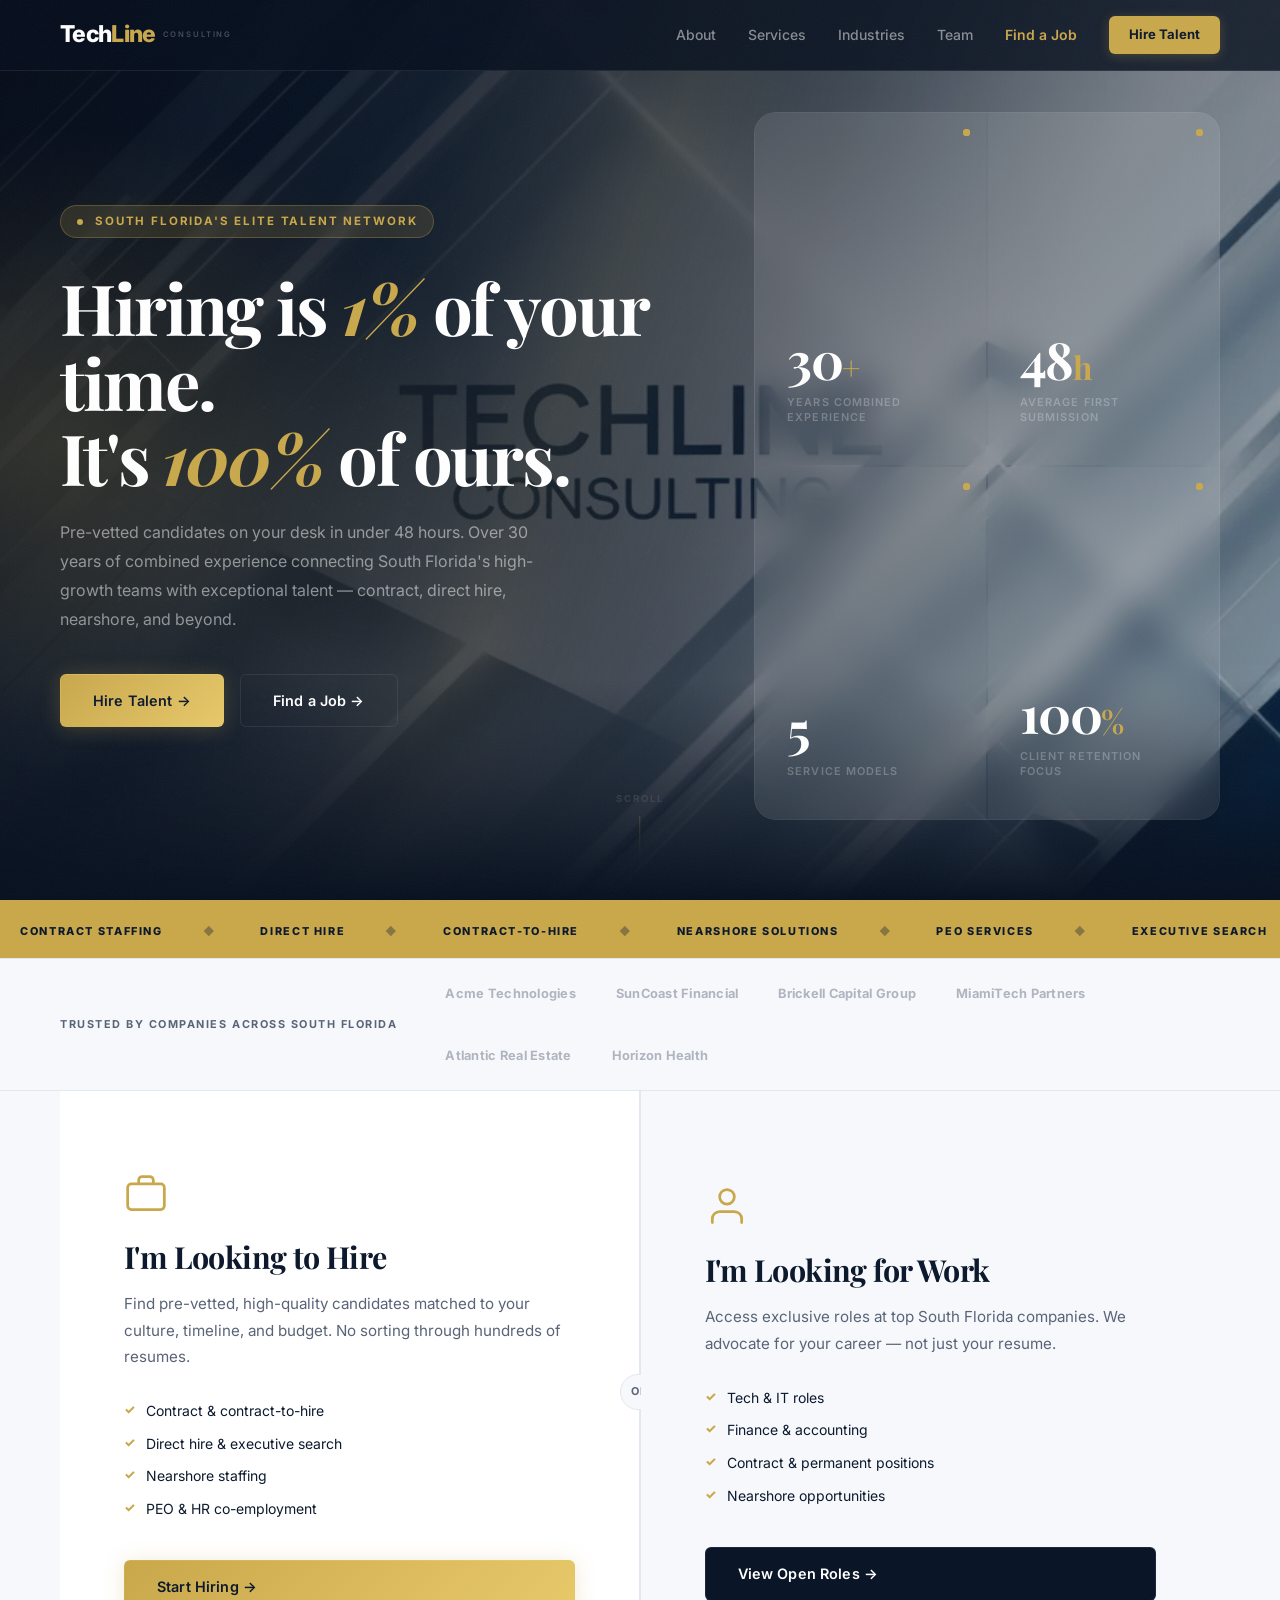
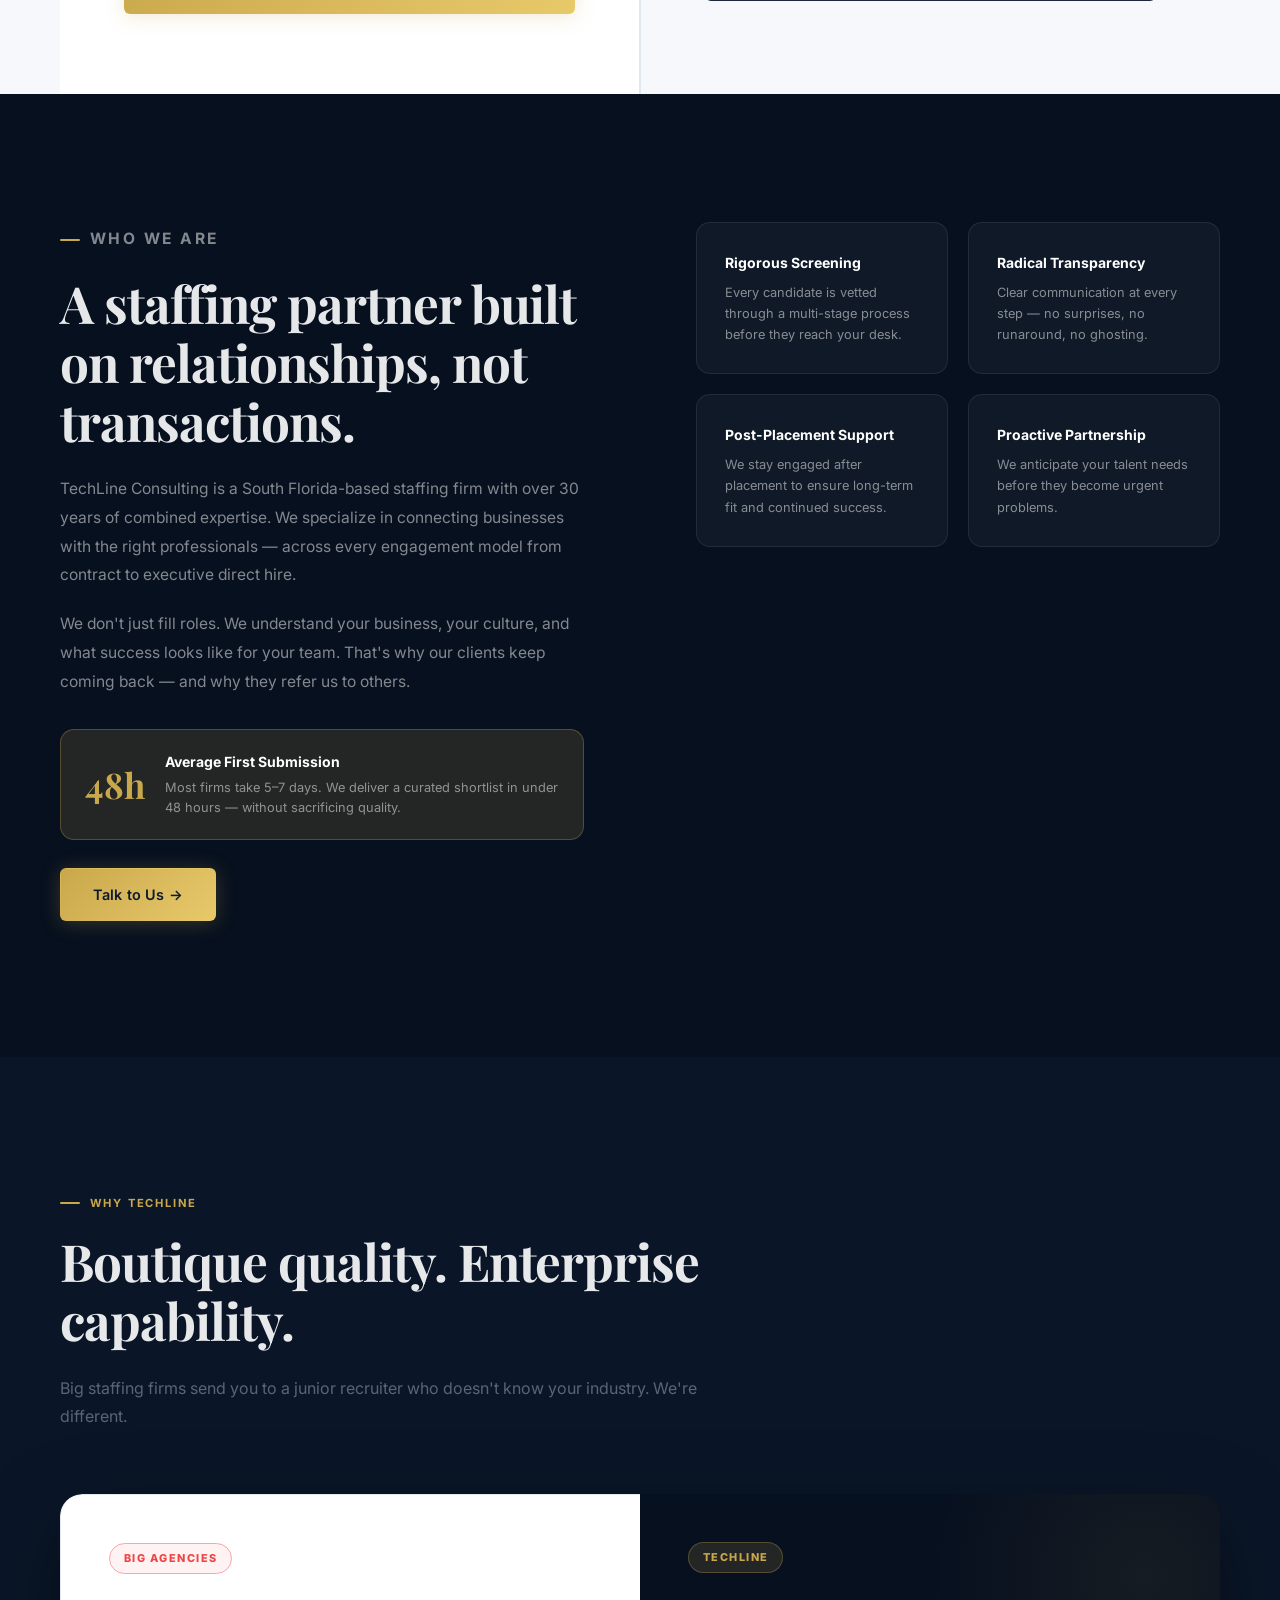
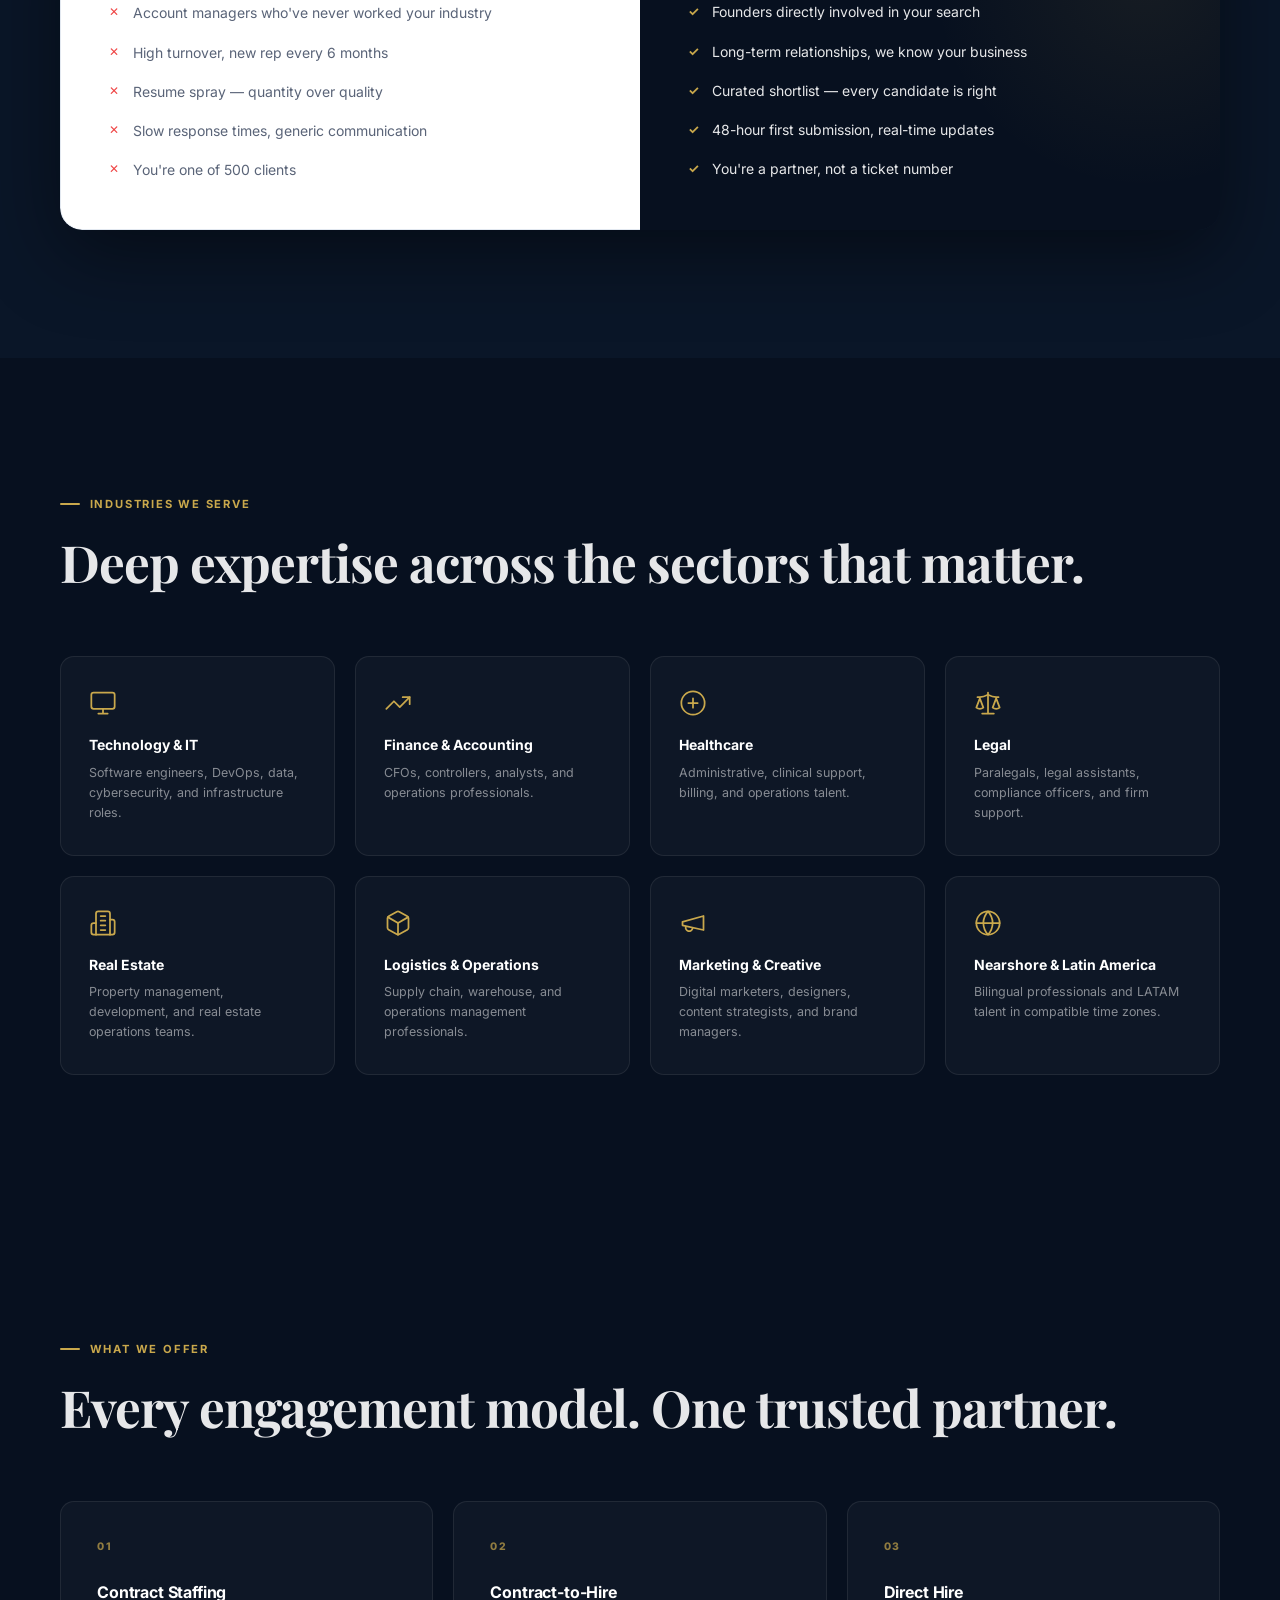
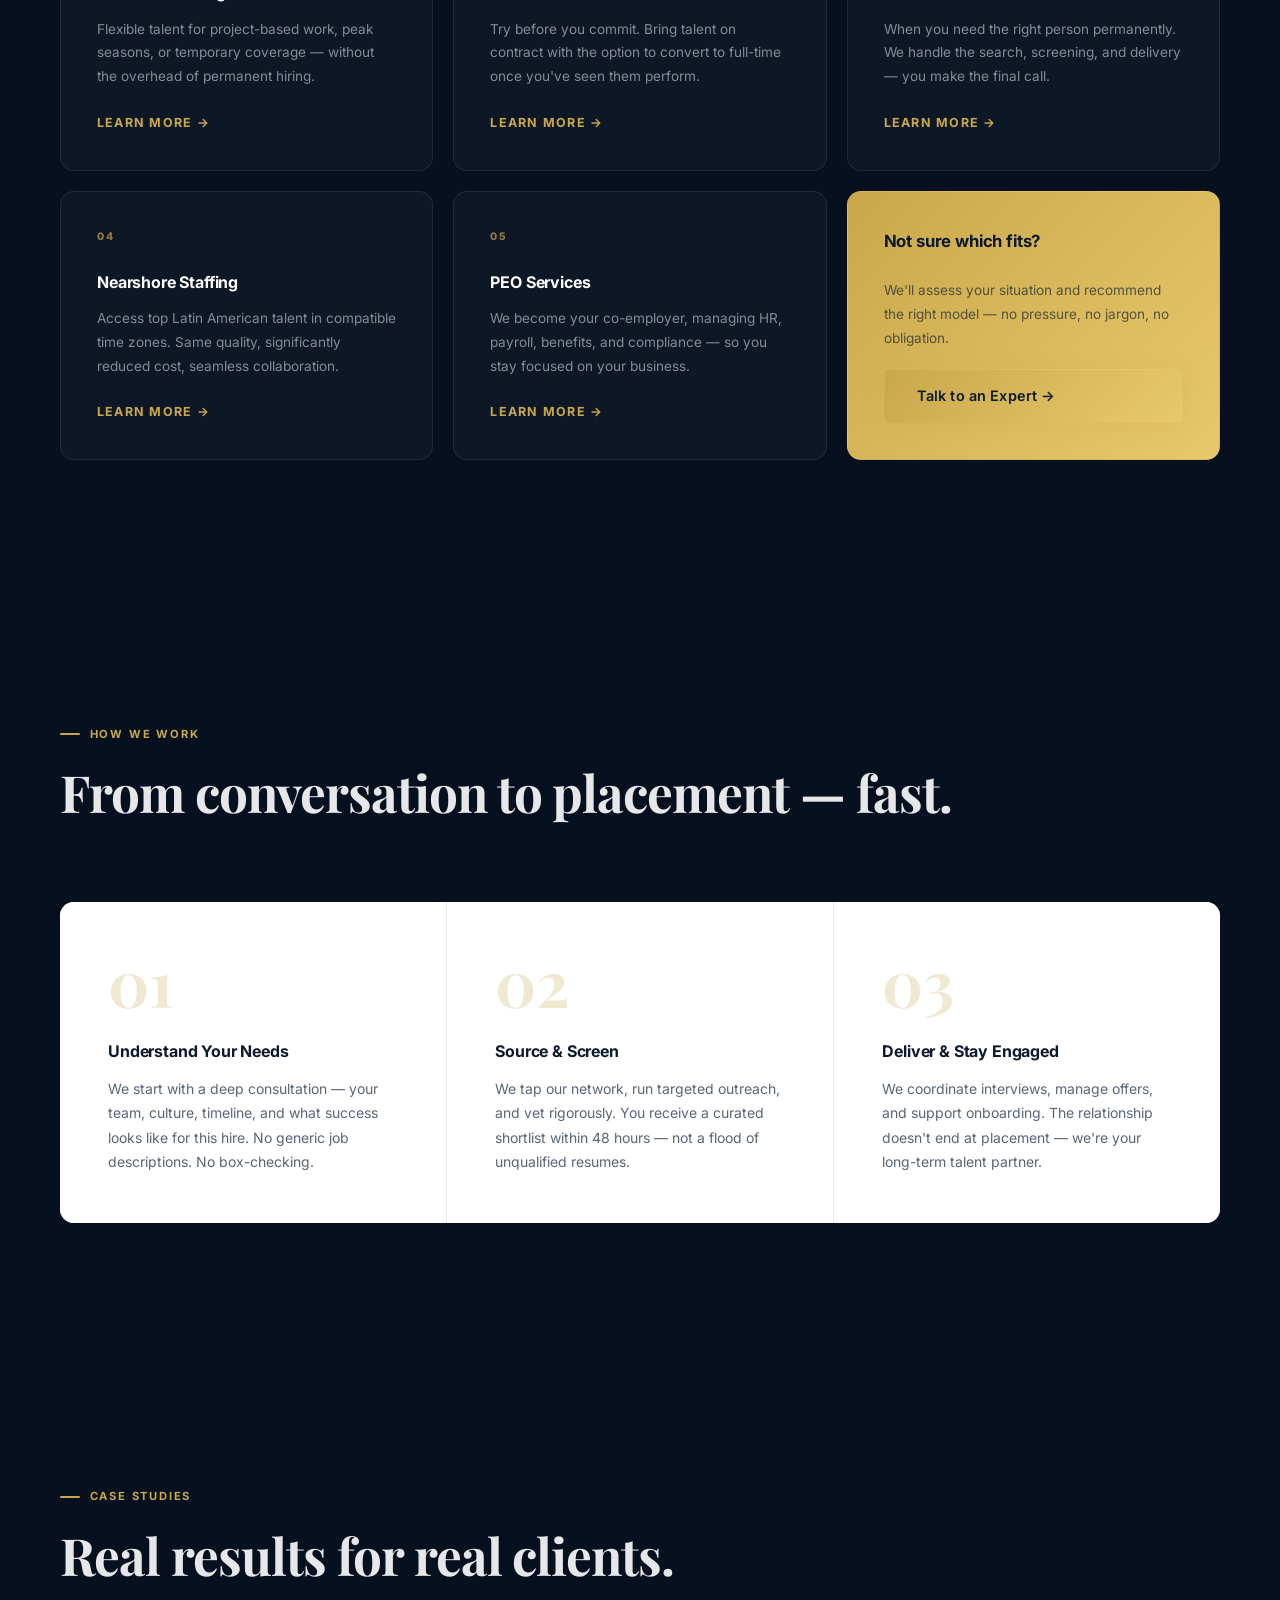
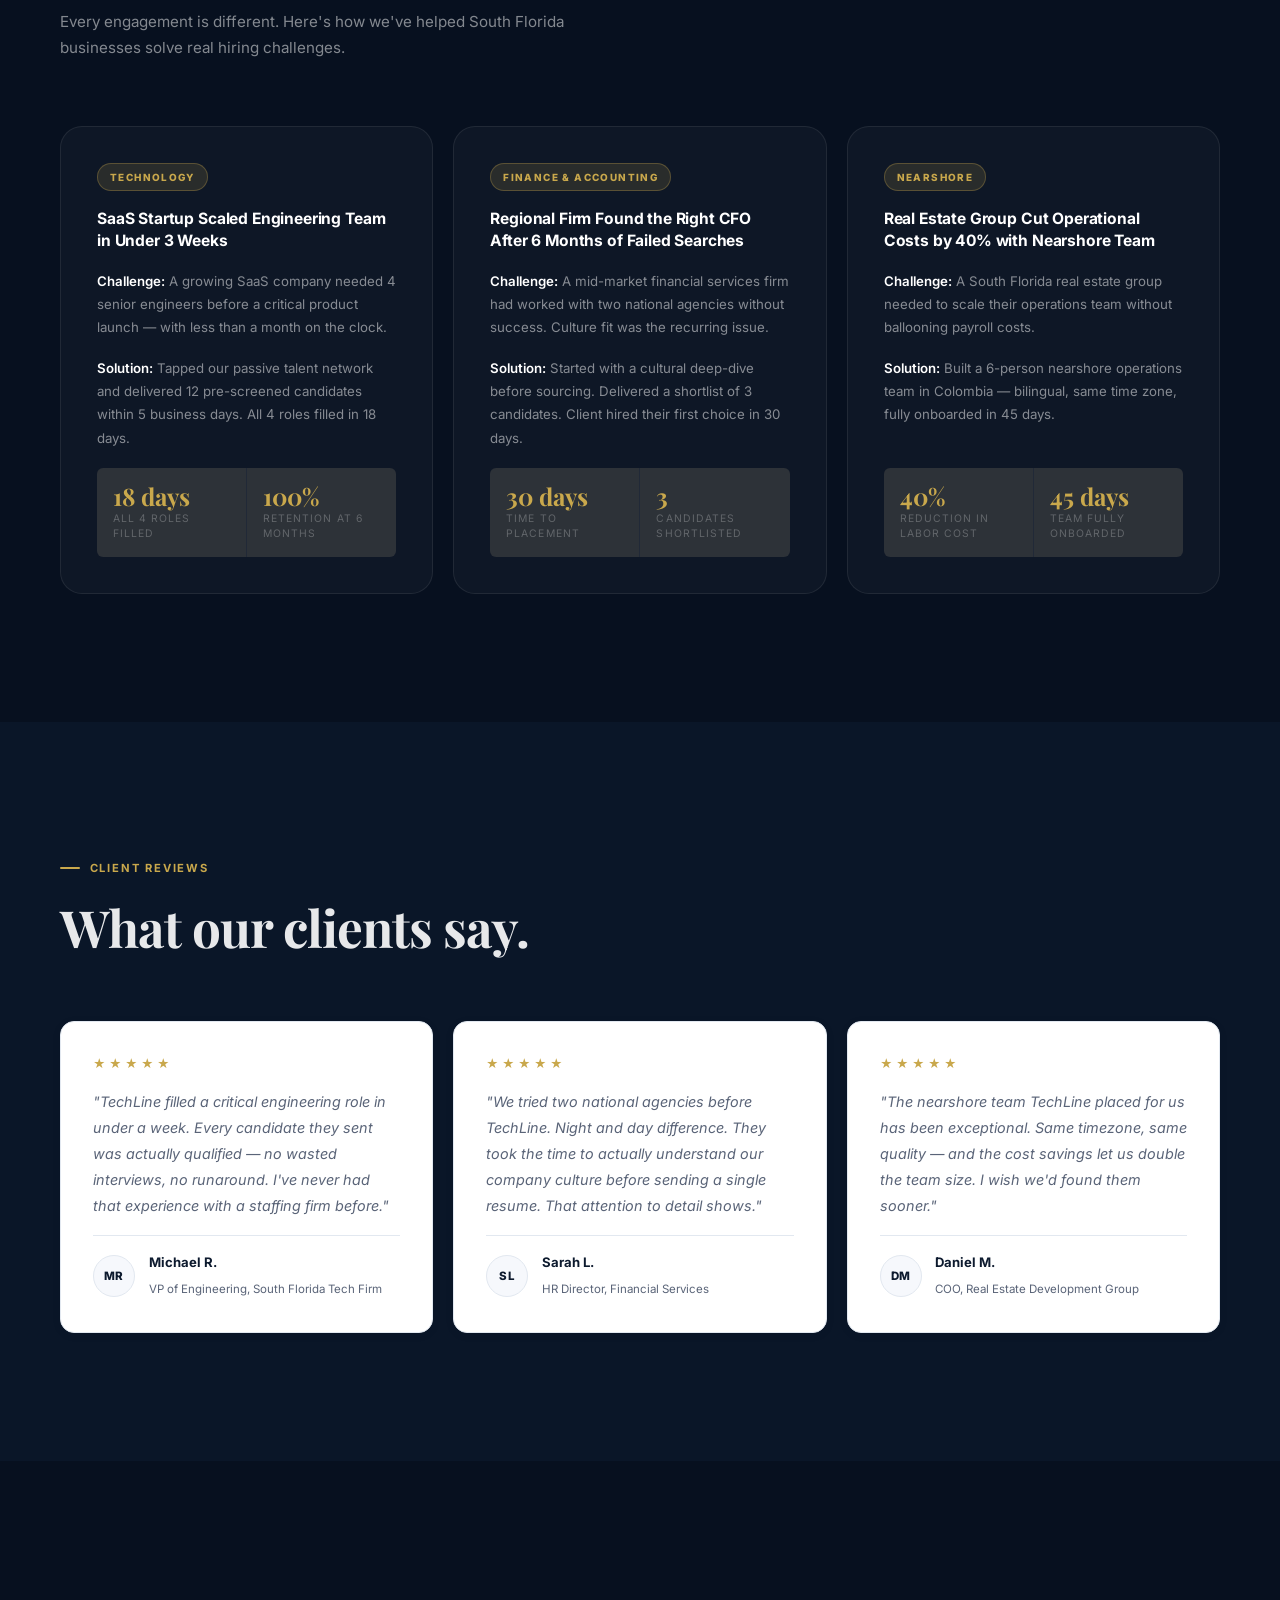
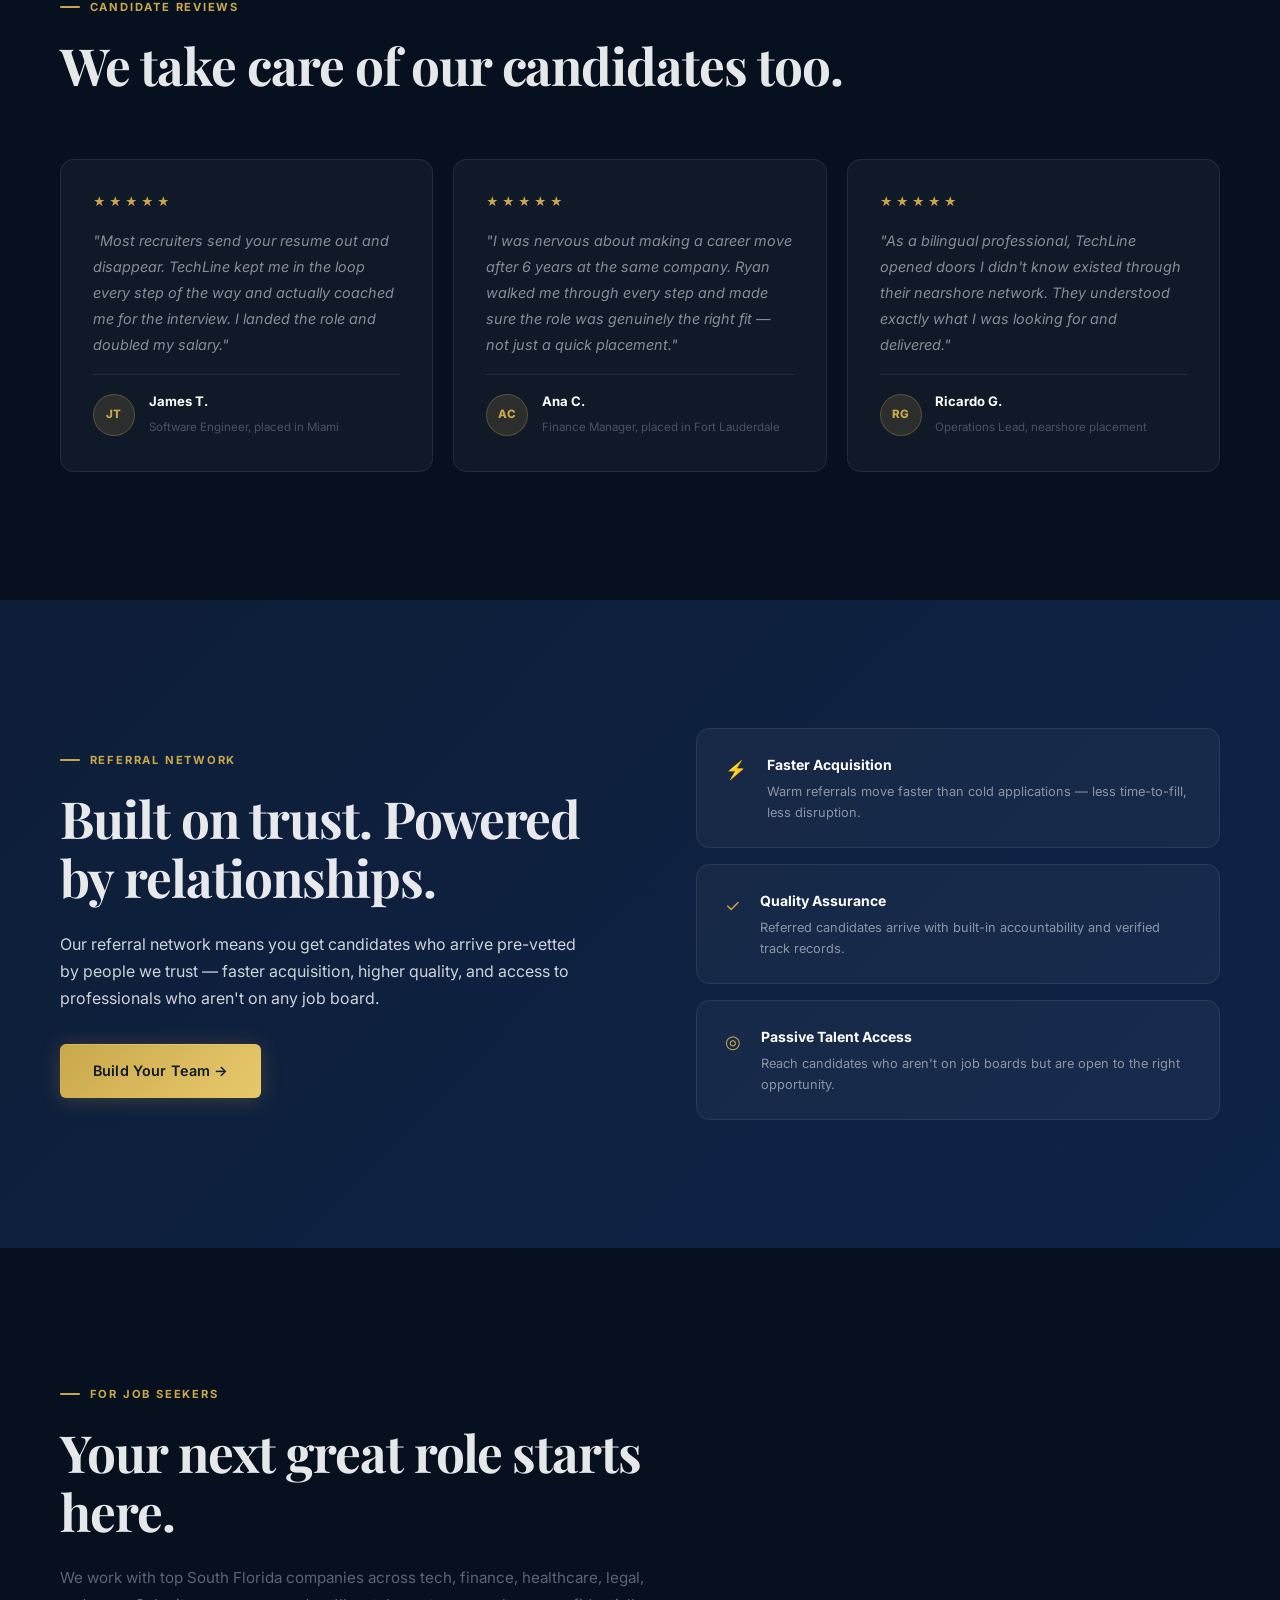
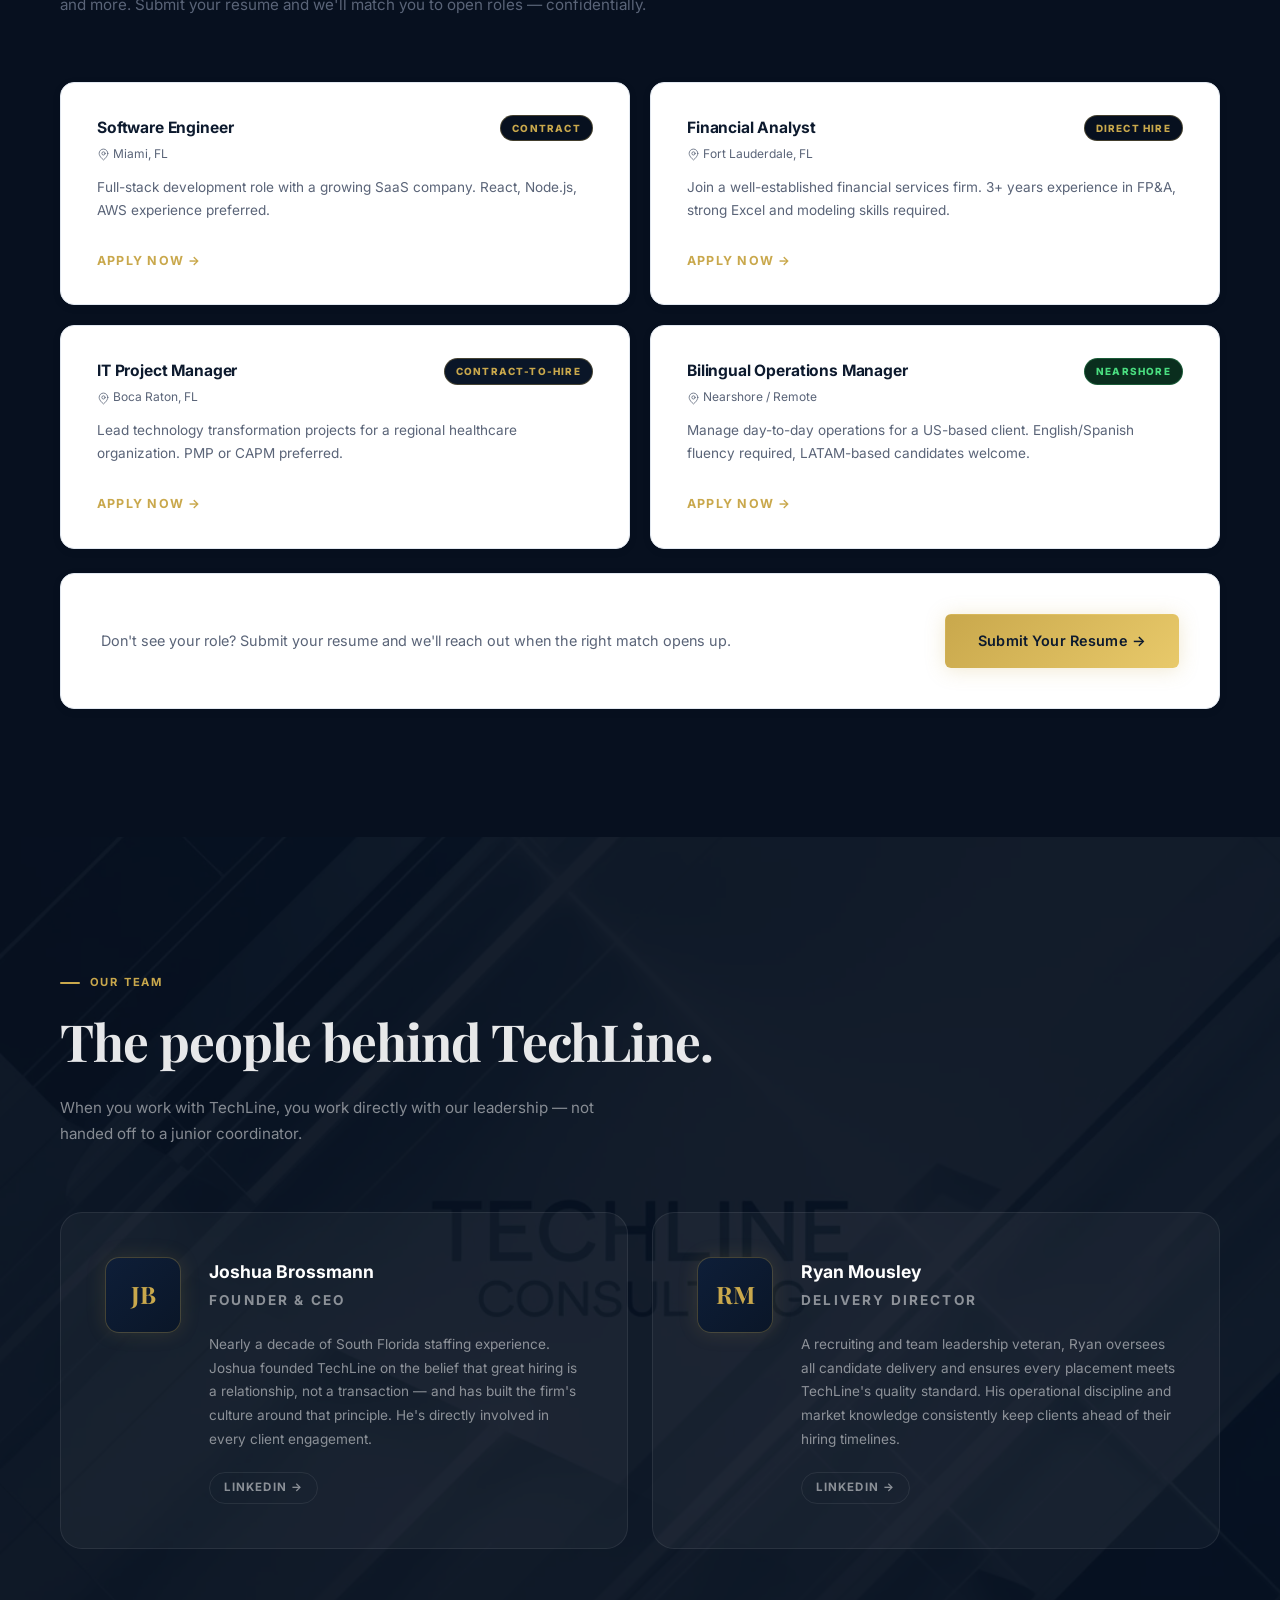
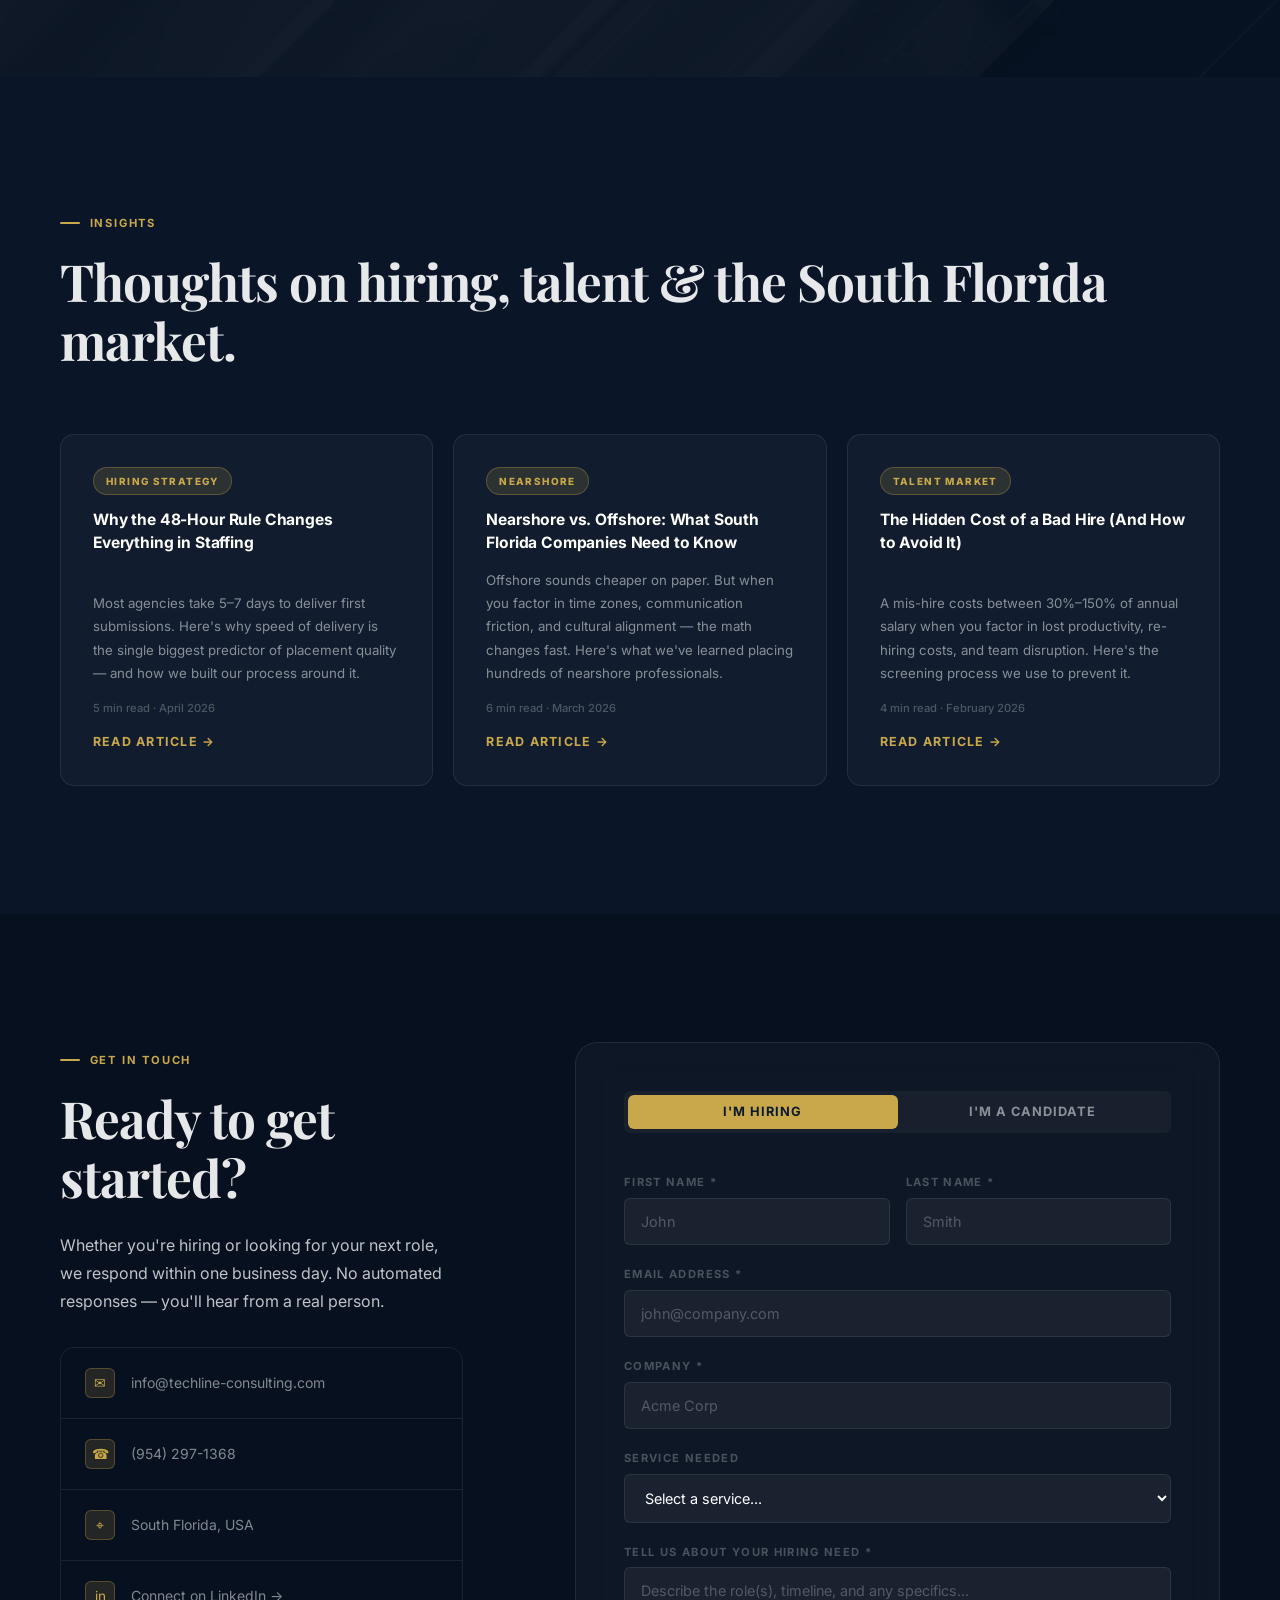
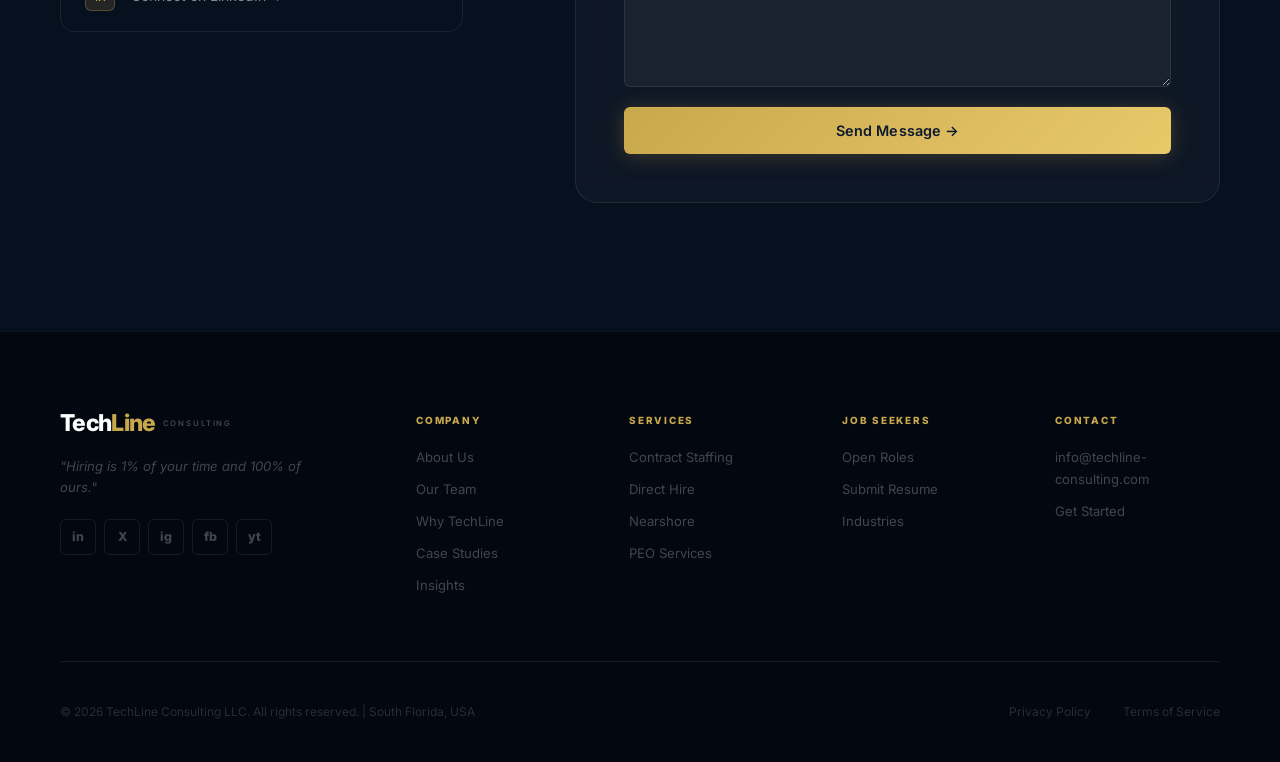
==== commit a94c4908: "vishal changes" ====
--- a/index.html
+++ b/index.html
@@ -59,9 +59,18 @@
 
   <!-- HERO -->
   <section class="hero">
-    <div class="hero__img"></div>
+    <div class="hero__img hero__img--1"></div>
+    <div class="hero__img hero__img--2"></div>
     <div class="hero__overlay"></div>
     <div class="hero__bg-grid"></div>
+    <div class="hero__particles">
+      <span class="particle"></span>
+      <span class="particle"></span>
+      <span class="particle"></span>
+      <span class="particle"></span>
+      <span class="particle"></span>
+      <span class="particle"></span>
+    </div>
     <div class="container hero__inner">
       <div class="hero__content fade-up">
         <p class="hero__eyebrow">South Florida's Elite Talent Network</p>
--- a/styles.css
+++ b/styles.css
@@ -314,19 +314,78 @@
   background: var(--bg);
 }
 
-/* Techline2.png — slow Ken Burns zoom */
+/* Two crossfading background images */
 .hero__img {
   position: absolute;
   inset: -8%;
+  z-index: 0;
+  will-change: transform, opacity;
+}
+
+/* Techline2.png — dark architectural */
+.hero__img--1 {
   background: url('Techline2.png') center / cover no-repeat;
-  z-index: 0;
-  animation: kenBurns 28s ease-in-out infinite alternate;
-  will-change: transform;
-}
-
-@keyframes kenBurns {
+  animation: kenBurns1 60s ease-in-out infinite, imgFade1 60s ease-in-out infinite;
+}
+
+/* Techline.png — light geometric */
+.hero__img--2 {
+  background: url('Techline.png') center / cover no-repeat;
+  animation: kenBurns2 60s ease-in-out infinite, imgFade2 60s ease-in-out infinite;
+}
+
+/* Image 1: visible 0-30s, fades out, comes back at 60s */
+@keyframes imgFade1 {
+  0%,  42% { opacity: 1; }
+  50%, 92% { opacity: 0; }
+  100%     { opacity: 1; }
+}
+
+/* Image 2: hidden 0-30s, fades in, fades back at 60s */
+@keyframes imgFade2 {
+  0%,  42% { opacity: 0; }
+  50%, 92% { opacity: 1; }
+  100%     { opacity: 0; }
+}
+
+/* Ken Burns — img1 zooms in, img2 zooms out (opposite directions) */
+@keyframes kenBurns1 {
   0%   { transform: scale(1)    translate(0%,    0%); }
   100% { transform: scale(1.12) translate(-2.5%, -2%); }
+}
+
+@keyframes kenBurns2 {
+  0%   { transform: scale(1.12) translate(-2%,  -2%); }
+  100% { transform: scale(1)    translate(0%,    0%); }
+}
+
+/* Floating gold particles */
+.hero__particles {
+  position: absolute;
+  inset: 0;
+  z-index: 2;
+  pointer-events: none;
+  overflow: hidden;
+}
+.particle {
+  position: absolute;
+  bottom: -10px;
+  border-radius: 50%;
+  background: rgba(201, 168, 76, 0.75);
+  animation: floatUp linear infinite;
+}
+.particle:nth-child(1) { width: 3px; height: 3px; left: 12%; animation-duration: 9s;  animation-delay: 0s;  }
+.particle:nth-child(2) { width: 2px; height: 2px; left: 28%; animation-duration: 13s; animation-delay: 3s;  }
+.particle:nth-child(3) { width: 4px; height: 4px; left: 45%; animation-duration: 11s; animation-delay: 6s;  }
+.particle:nth-child(4) { width: 2px; height: 2px; left: 62%; animation-duration: 8s;  animation-delay: 1.5s;}
+.particle:nth-child(5) { width: 3px; height: 3px; left: 78%; animation-duration: 12s; animation-delay: 4s;  }
+.particle:nth-child(6) { width: 2px; height: 2px; left: 90%; animation-duration: 10s; animation-delay: 7s;  }
+
+@keyframes floatUp {
+  0%   { transform: translateY(0)    translateX(0)   scale(1);   opacity: 0;   }
+  10%  { opacity: 1; }
+  90%  { opacity: 0.4; }
+  100% { transform: translateY(-100vh) translateX(25px) scale(0.4); opacity: 0; }
 }
 
 /* Dark gradient + gold brand tint overlay */
@@ -415,7 +474,7 @@
   margin: 0 auto;
   padding: 0 2.5rem;
   position: relative;
-  z-index: 2;
+  z-index: 4;
   display: grid;
   grid-template-columns: 1.15fr 0.85fr;
   gap: 4rem;
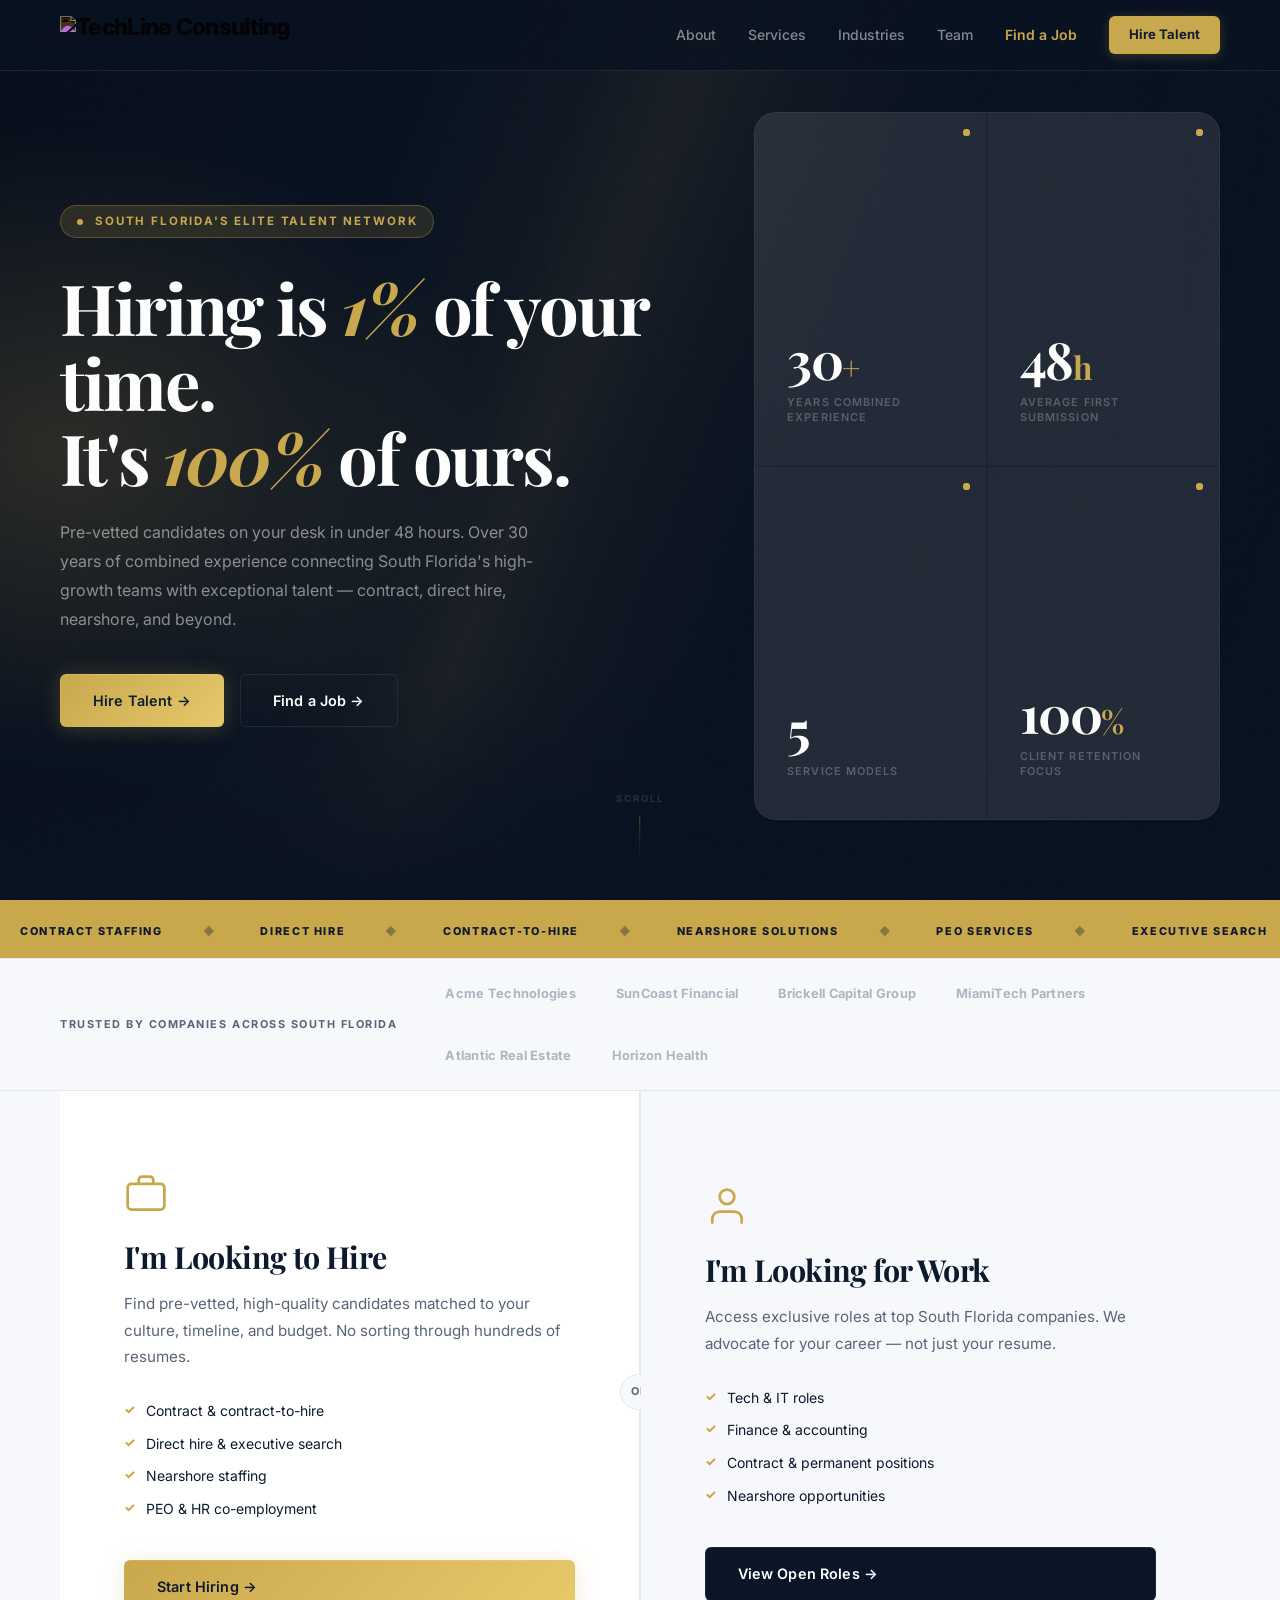
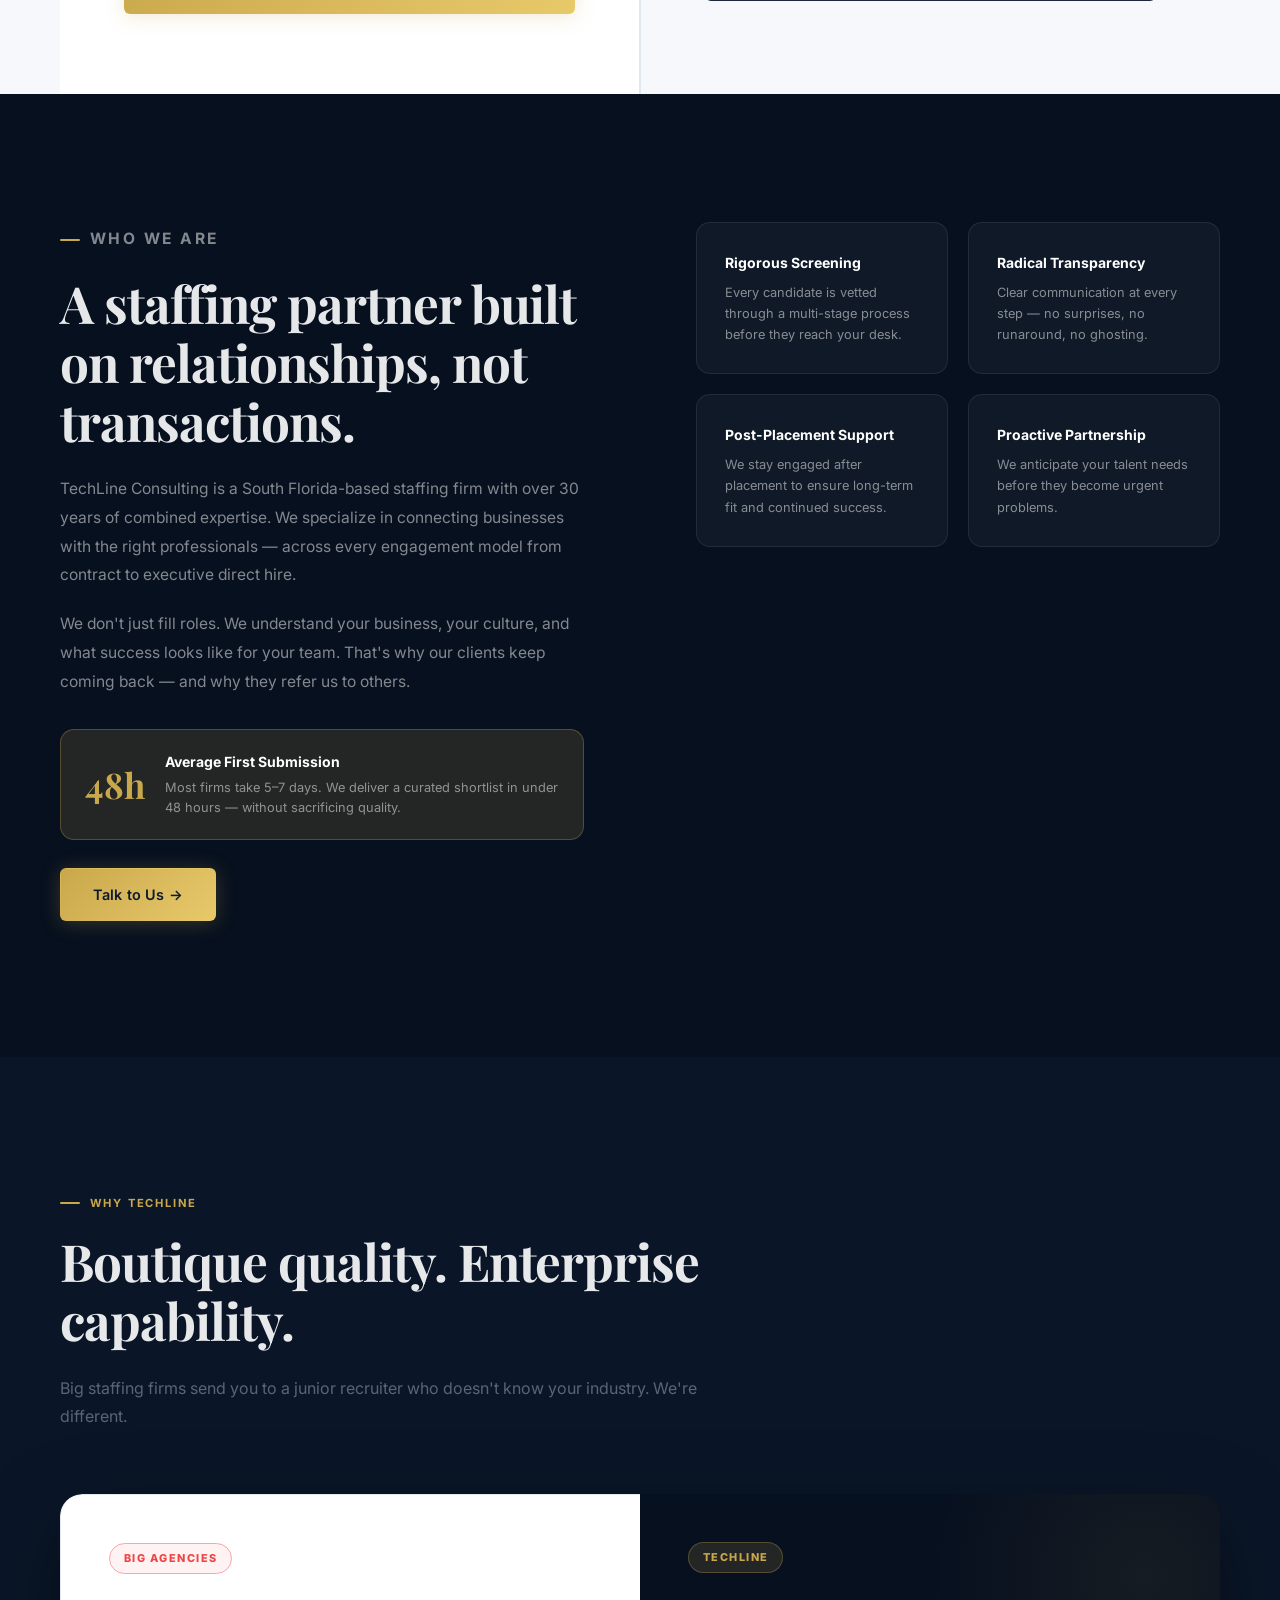
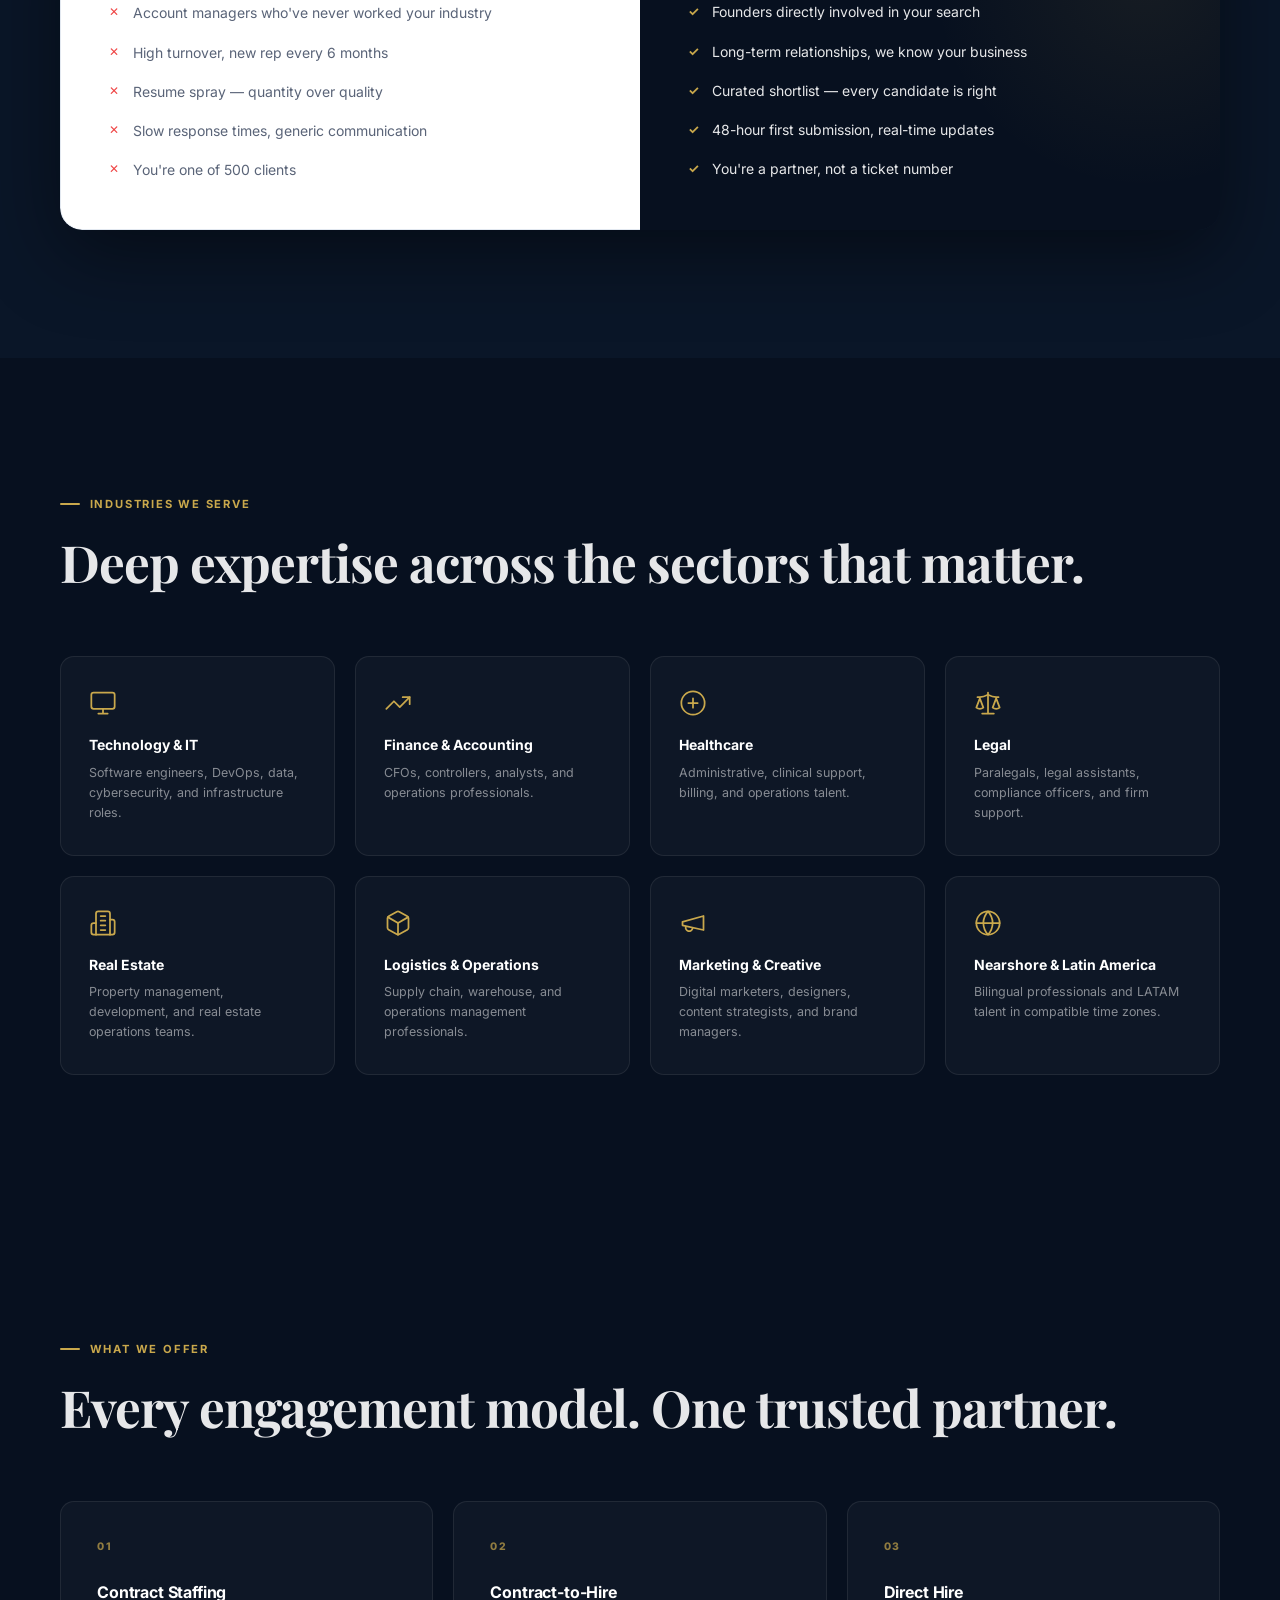
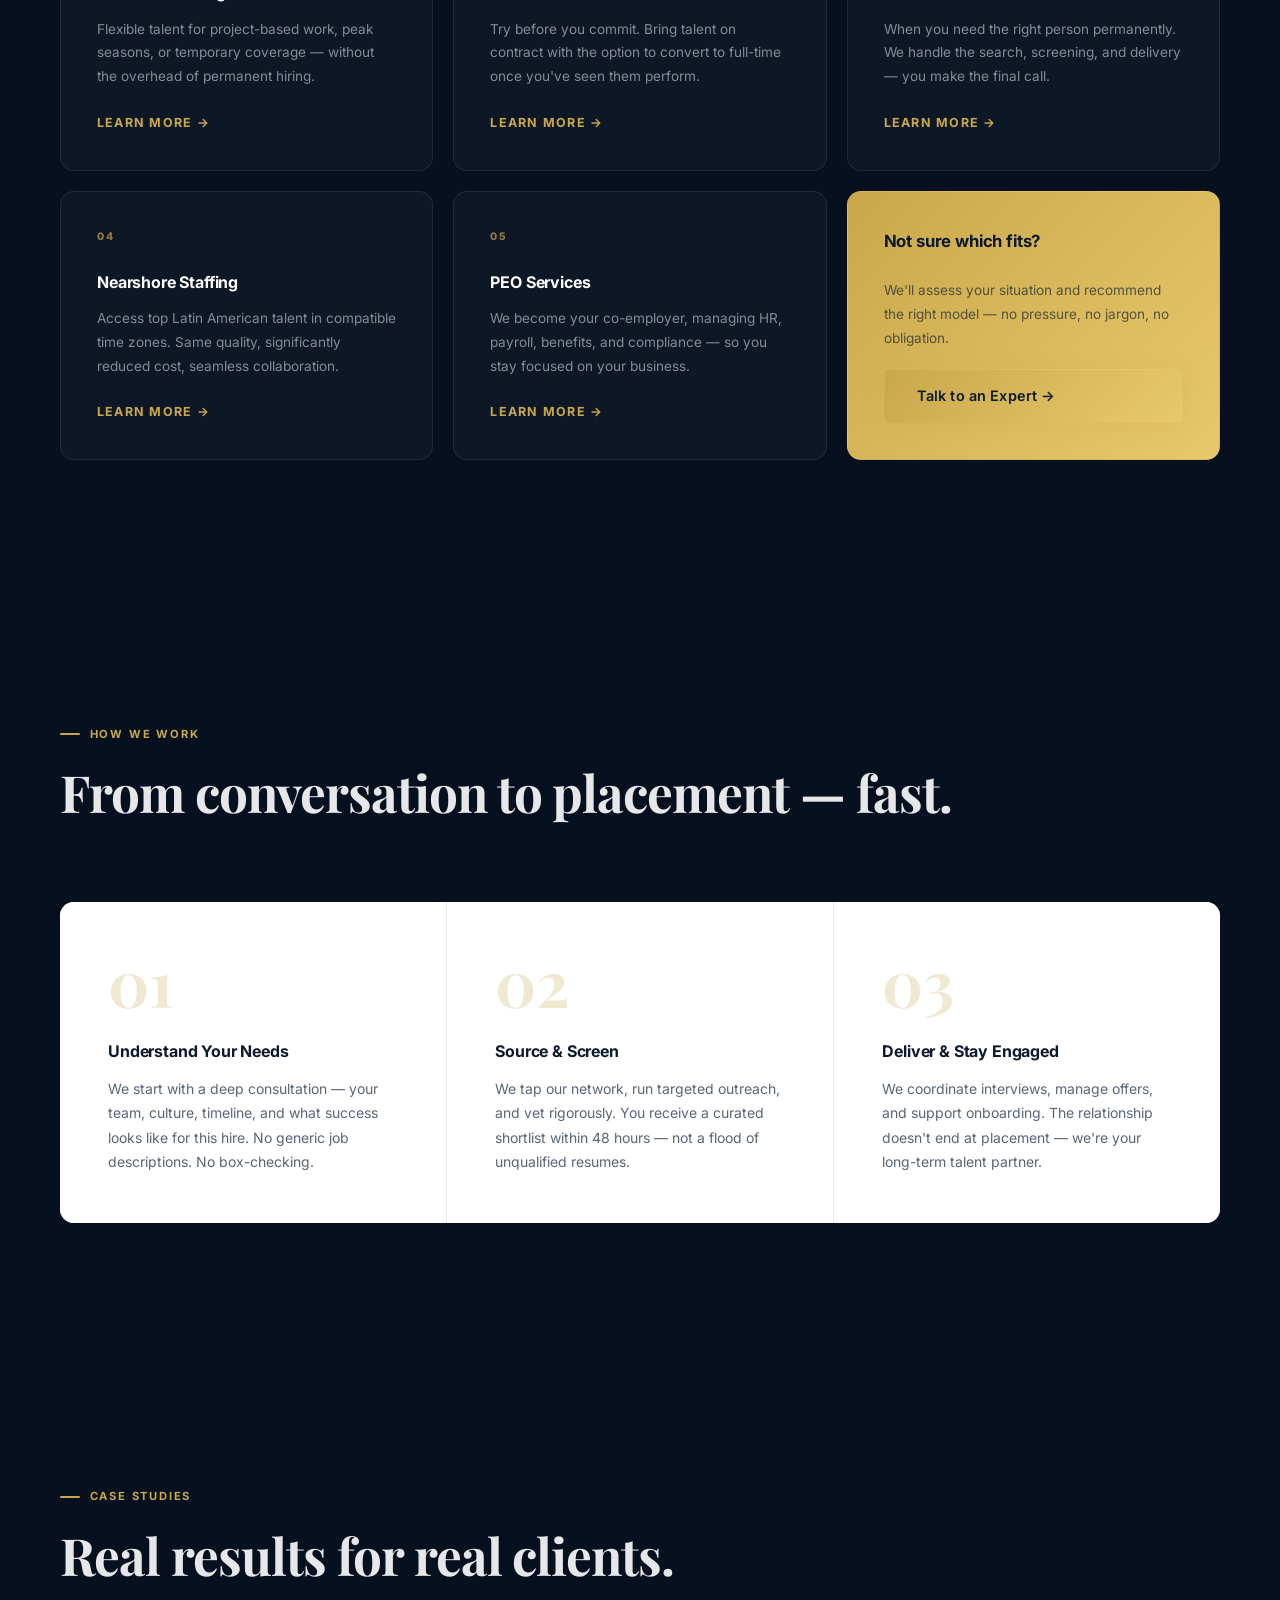
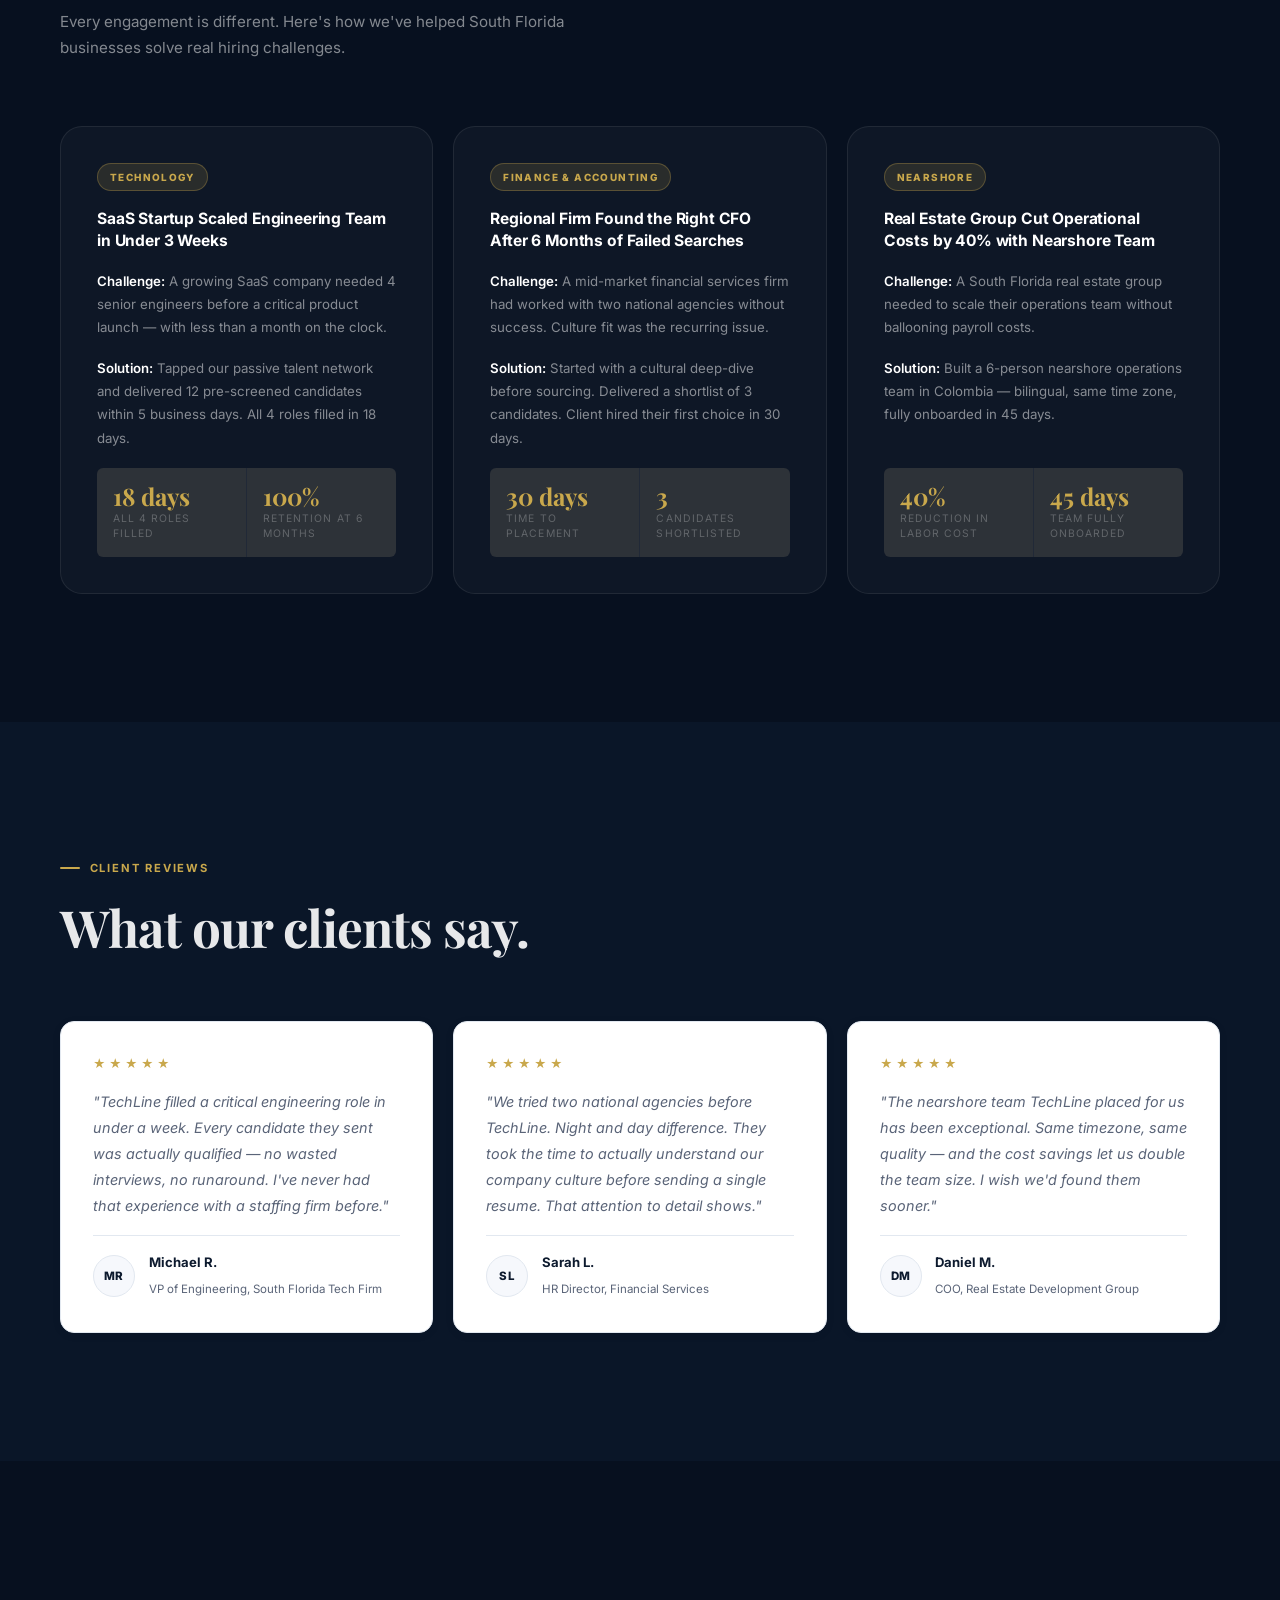
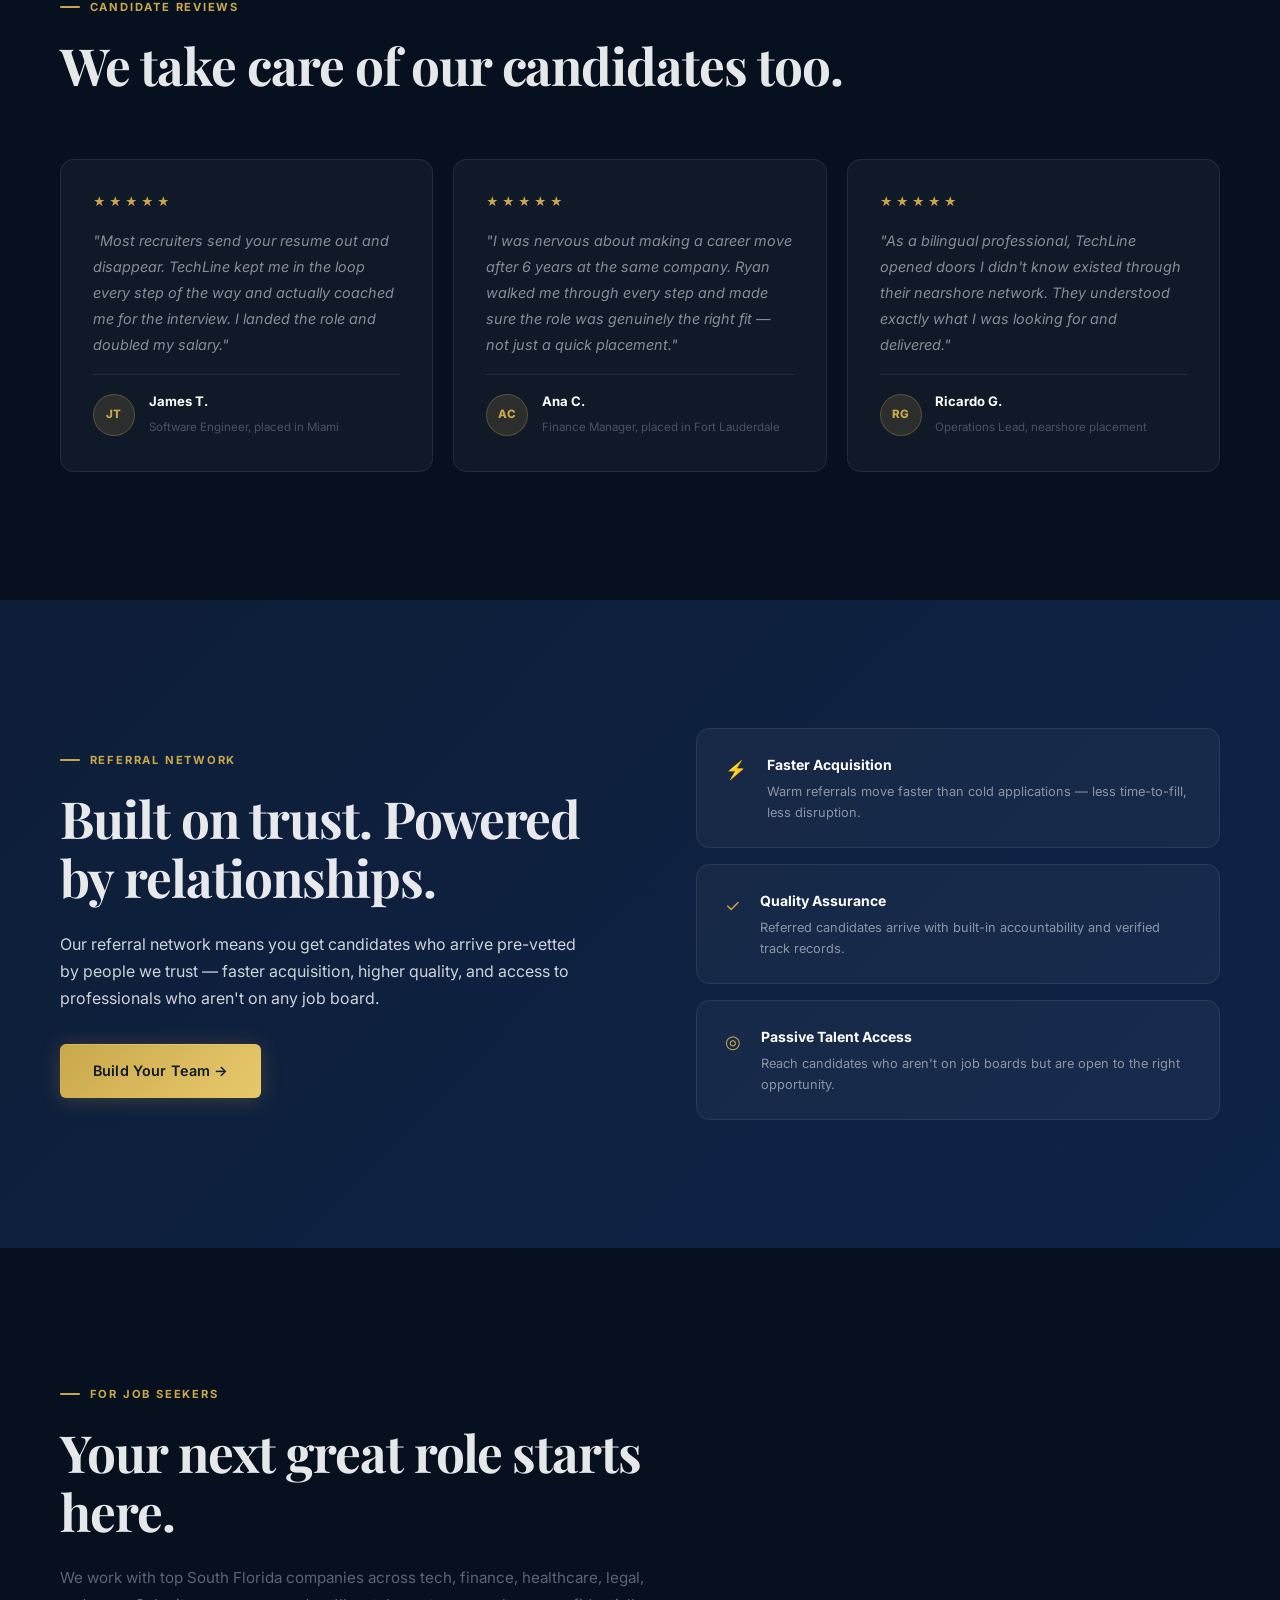
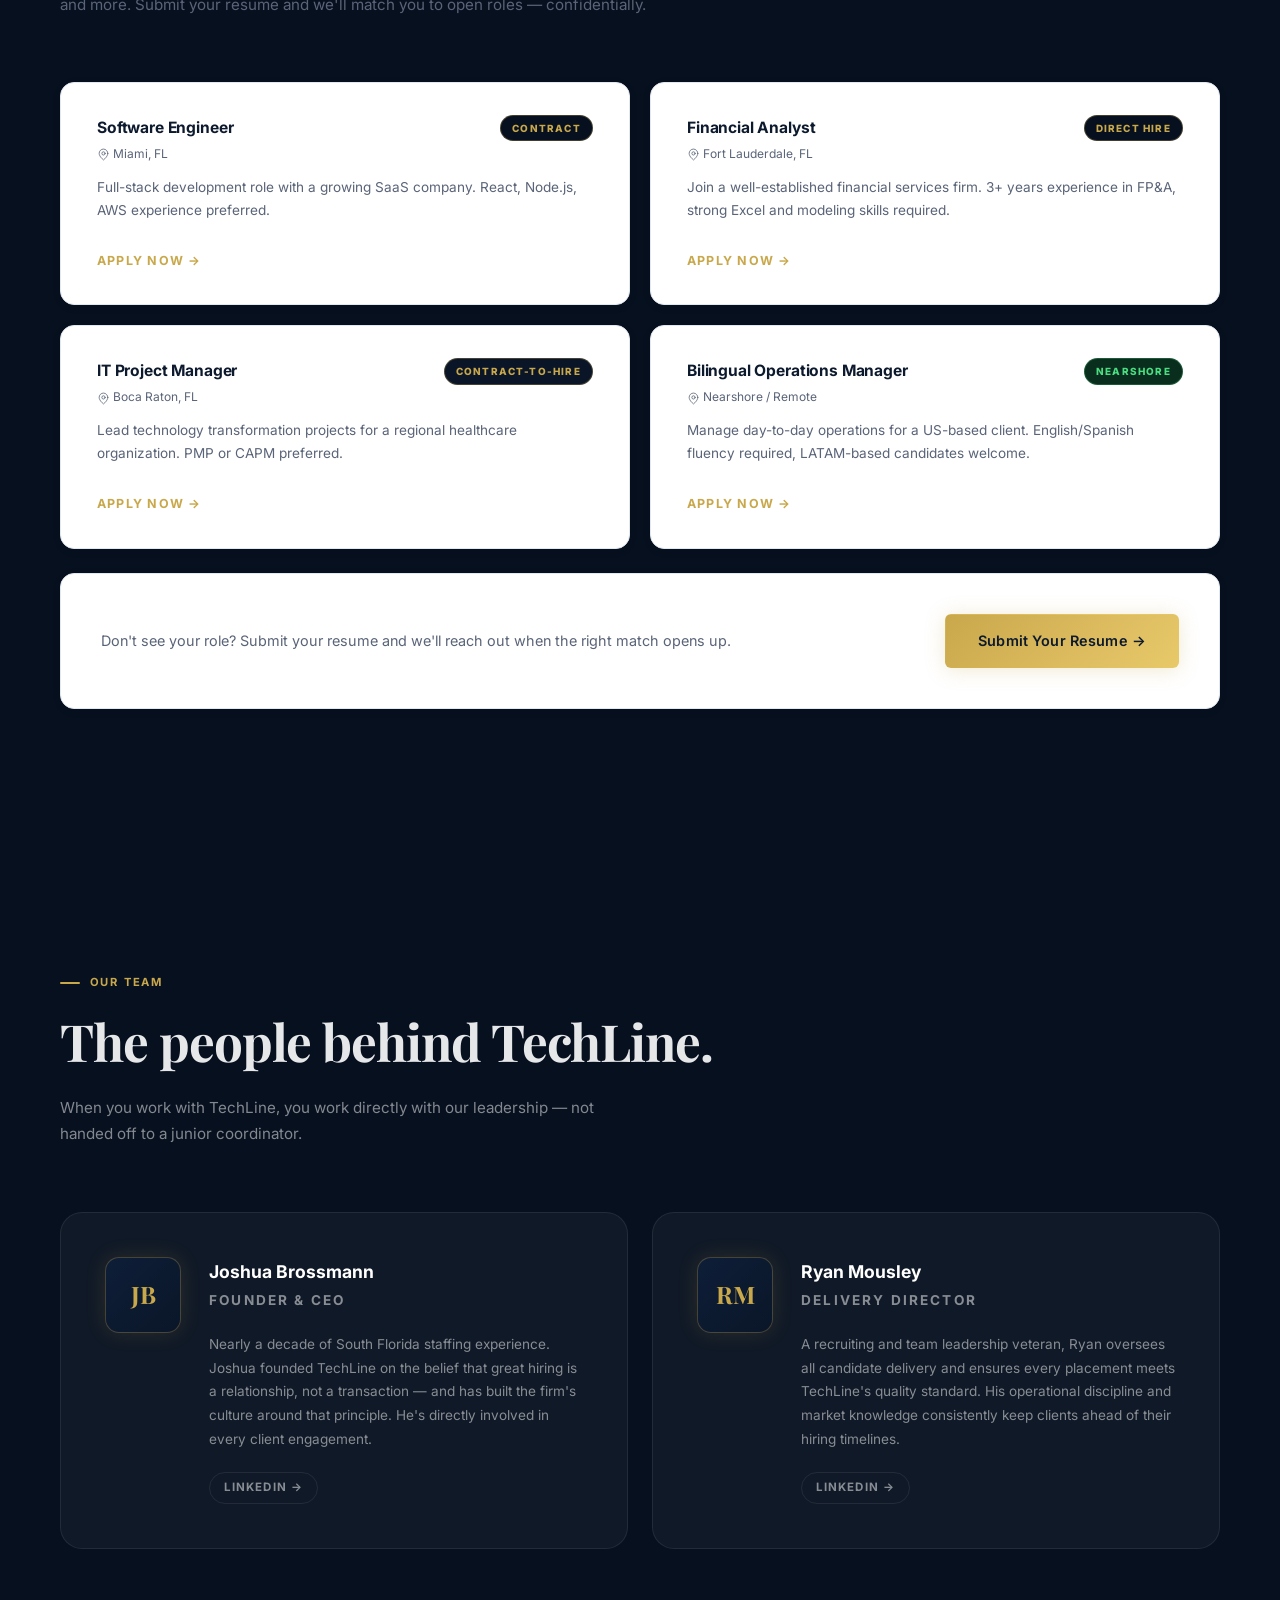
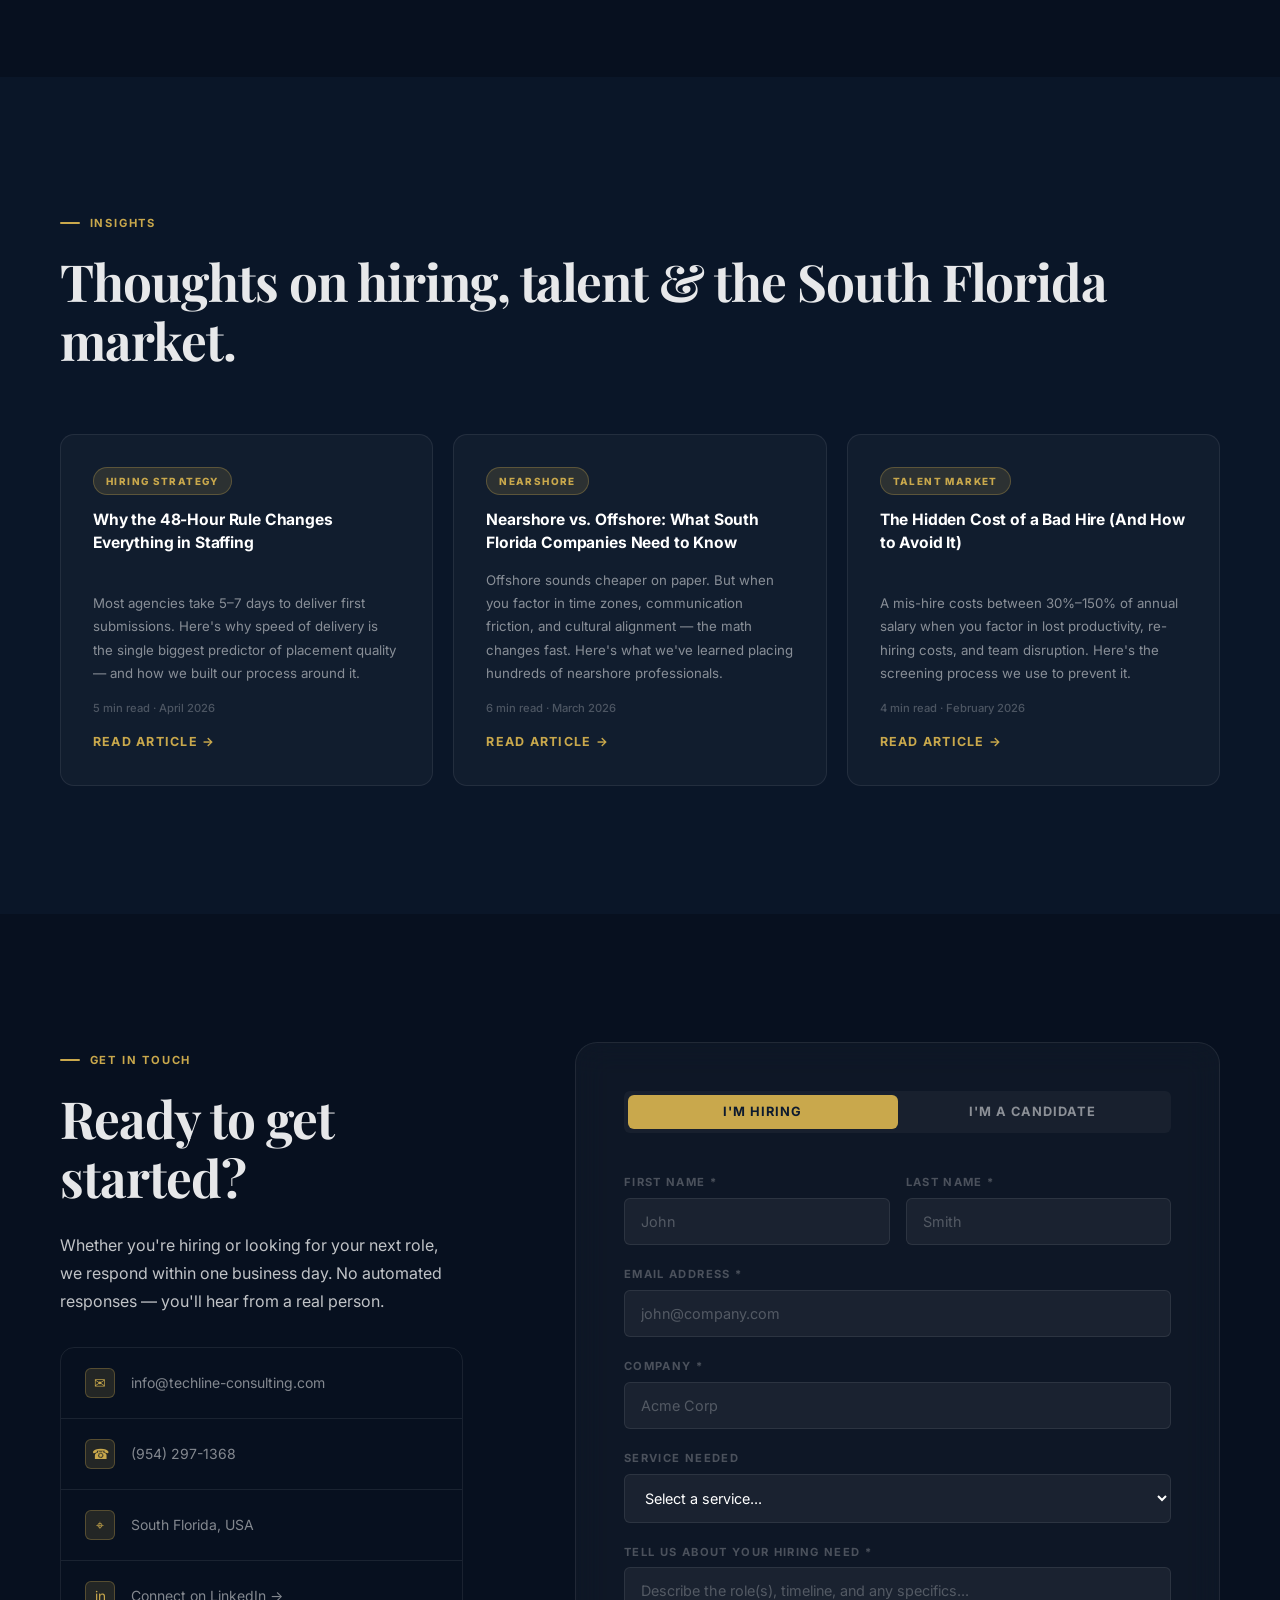
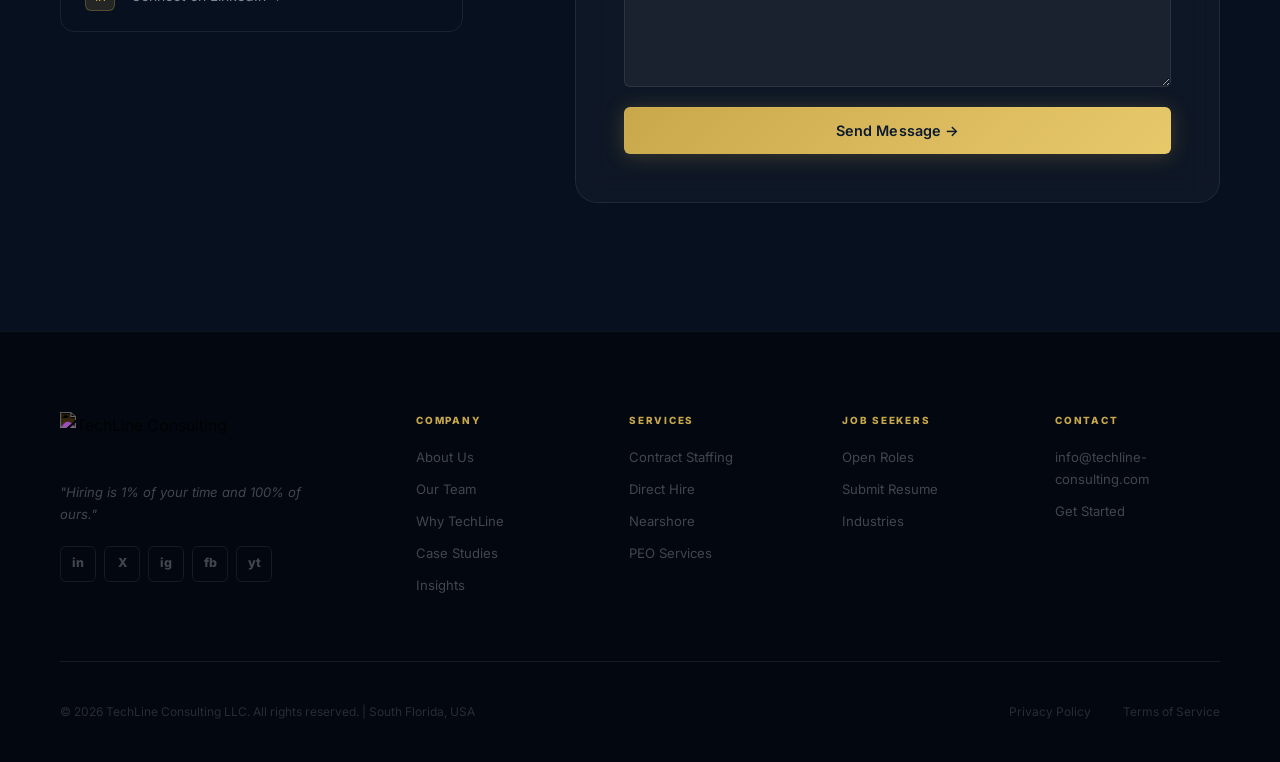
==== commit ea041b63: "vishal changes" ====
--- a/index.html
+++ b/index.html
@@ -32,8 +32,7 @@
   <header class="nav" id="nav">
     <div class="nav__inner">
       <a href="#" class="nav__logo">
-        <span class="nav__logo-tech">Tech</span><span class="nav__logo-line">Line</span>
-        <span class="nav__logo-sub">CONSULTING</span>
+        <img src="techline3.jpeg" alt="TechLine Consulting" class="nav__logo-img" />
       </a>
       <nav class="nav__links">
         <a href="#about">About</a>
@@ -755,9 +754,8 @@
     <div class="container footer__inner">
       <div class="footer__top">
         <div class="footer__brand">
-          <a href="#" class="nav__logo">
-            <span class="nav__logo-tech">Tech</span><span class="nav__logo-line">Line</span>
-            <span class="nav__logo-sub">CONSULTING</span>
+          <a href="#">
+            <img src="techline4.jpeg" alt="TechLine Consulting" class="footer__logo-img" />
           </a>
           <p class="footer__tagline">"Hiring is 1% of your time and 100% of ours."</p>
           <div class="footer__social">
--- a/styles.css
+++ b/styles.css
@@ -221,6 +221,13 @@
   letter-spacing: -0.03em;
   flex-shrink: 0;
 }
+.nav__logo-img {
+  height: 38px;
+  width: auto;
+  filter: invert(1) brightness(1.2);
+  transition: opacity var(--t);
+}
+.nav__logo-img:hover { opacity: 0.85; }
 .nav__logo-tech { color: var(--white); }
 .nav__logo-line { color: var(--gold); }
 .nav__logo-sub {
@@ -322,15 +329,15 @@
   will-change: transform, opacity;
 }
 
-/* Techline2.png — dark architectural */
+/* techline1 — skyline office */
 .hero__img--1 {
-  background: url('Techline2.png') center / cover no-repeat;
+  background: url('techline1.jpeg') center / cover no-repeat;
   animation: kenBurns1 60s ease-in-out infinite, imgFade1 60s ease-in-out infinite;
 }
 
-/* Techline.png — light geometric */
+/* techline2 — boardroom */
 .hero__img--2 {
-  background: url('Techline.png') center / cover no-repeat;
+  background: url('techline2.jpeg') center / cover no-repeat;
   animation: kenBurns2 60s ease-in-out infinite, imgFade2 60s ease-in-out infinite;
 }
 
@@ -448,7 +455,7 @@
   content: '';
   position: absolute;
   inset: 0;
-  background: url('Techline.png') center / cover no-repeat;
+  background: url('techline2.jpeg') center / cover no-repeat;
   opacity: 0.06;
   z-index: 0;
   pointer-events: none;
@@ -1500,6 +1507,13 @@
   margin-bottom: 2.5rem;
 }
 .footer__brand { display: flex; flex-direction: column; gap: 1.25rem; }
+.footer__logo-img {
+  height: 42px;
+  width: auto;
+  filter: invert(1) brightness(1.1);
+  margin-bottom: 0.5rem;
+  opacity: 0.85;
+}
 .footer__tagline { color: var(--text-faint); font-style: italic; font-size: 0.82rem; line-height: 1.65; }
 .footer__social { display: flex; gap: 0.5rem; }
 .social-link {
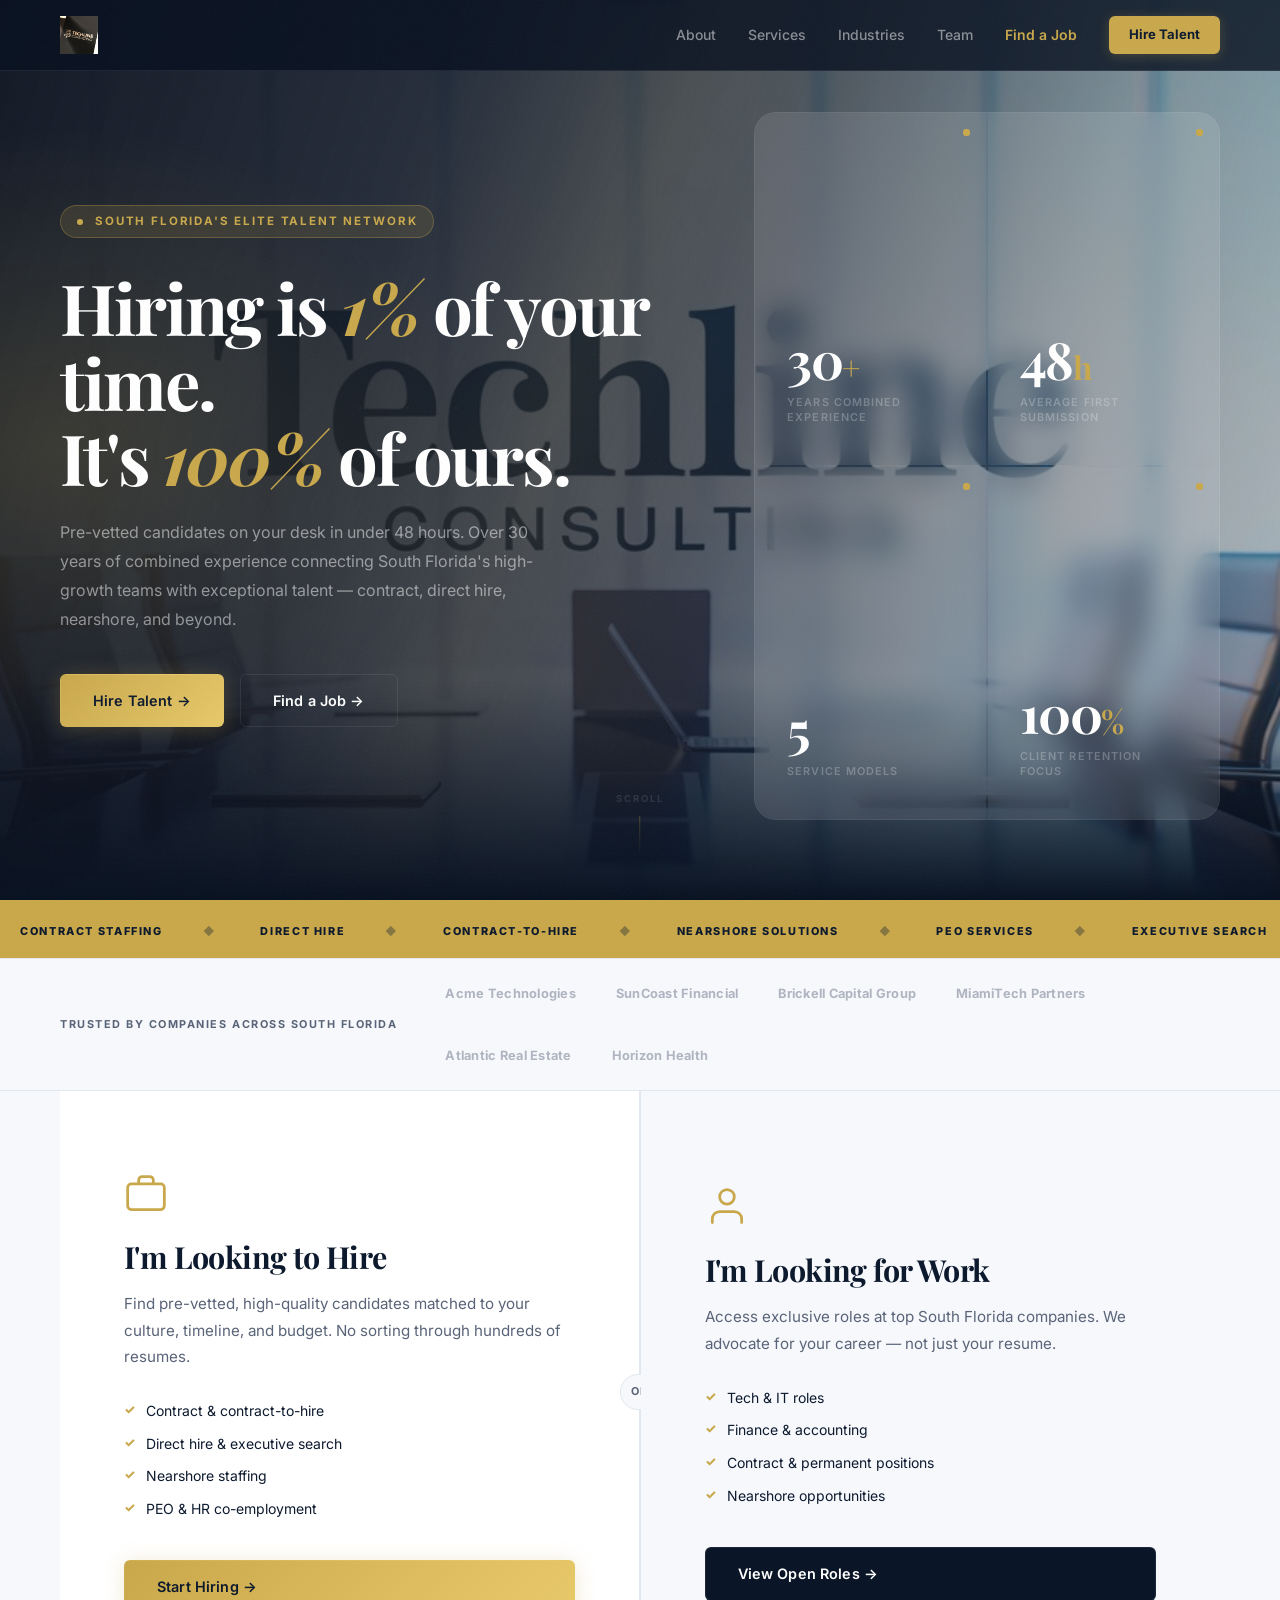
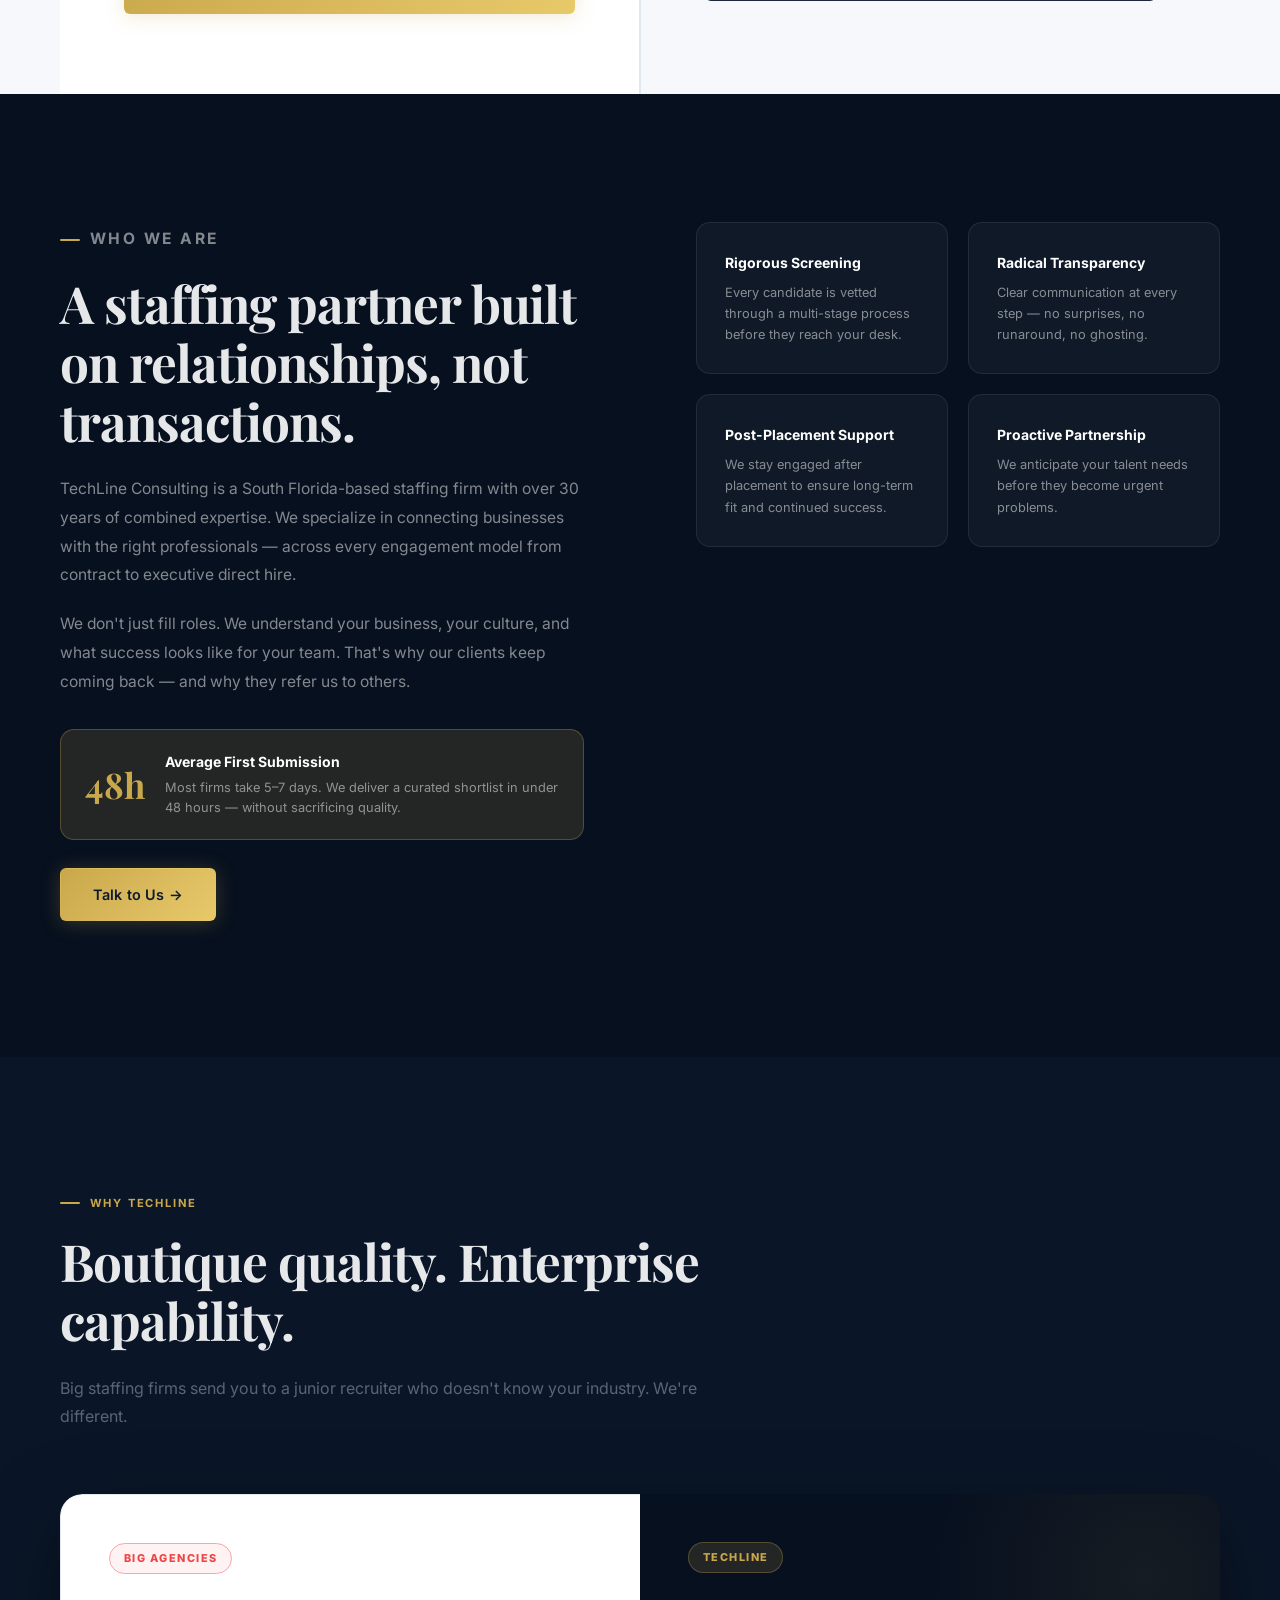
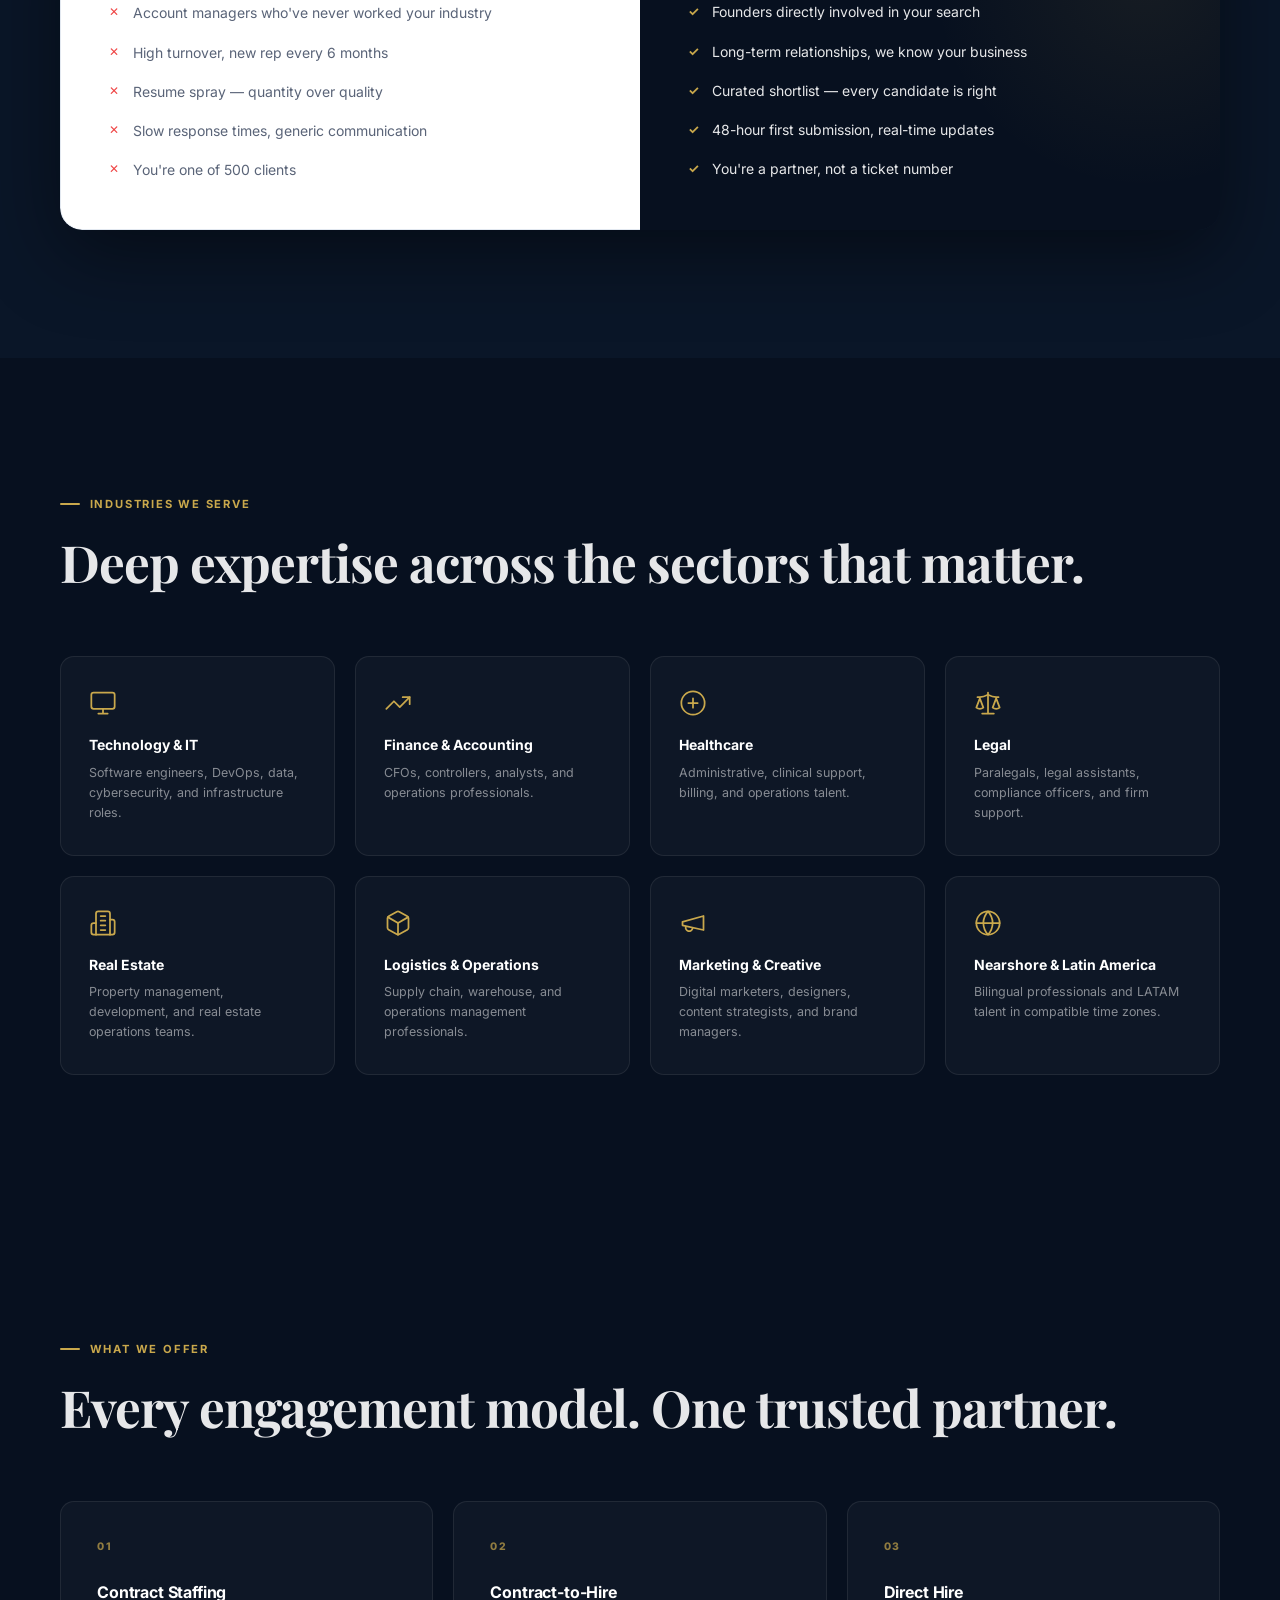
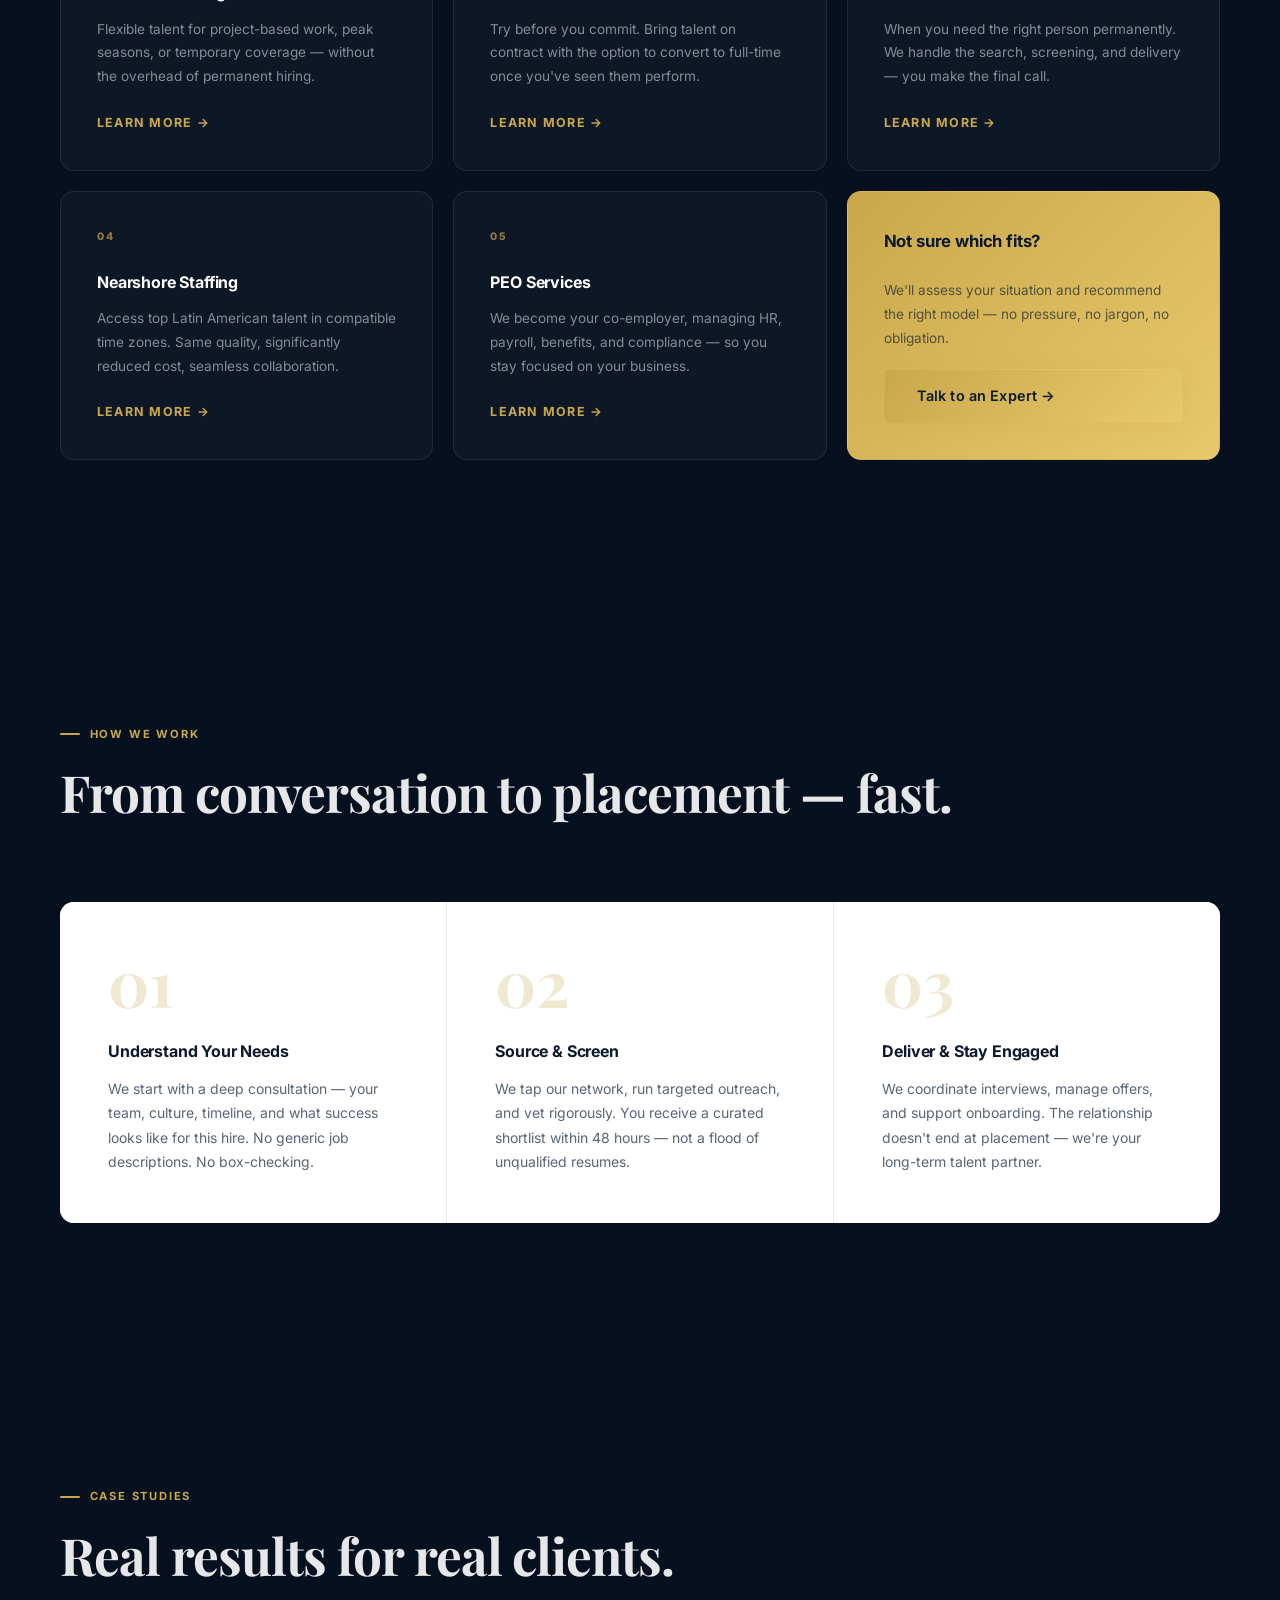
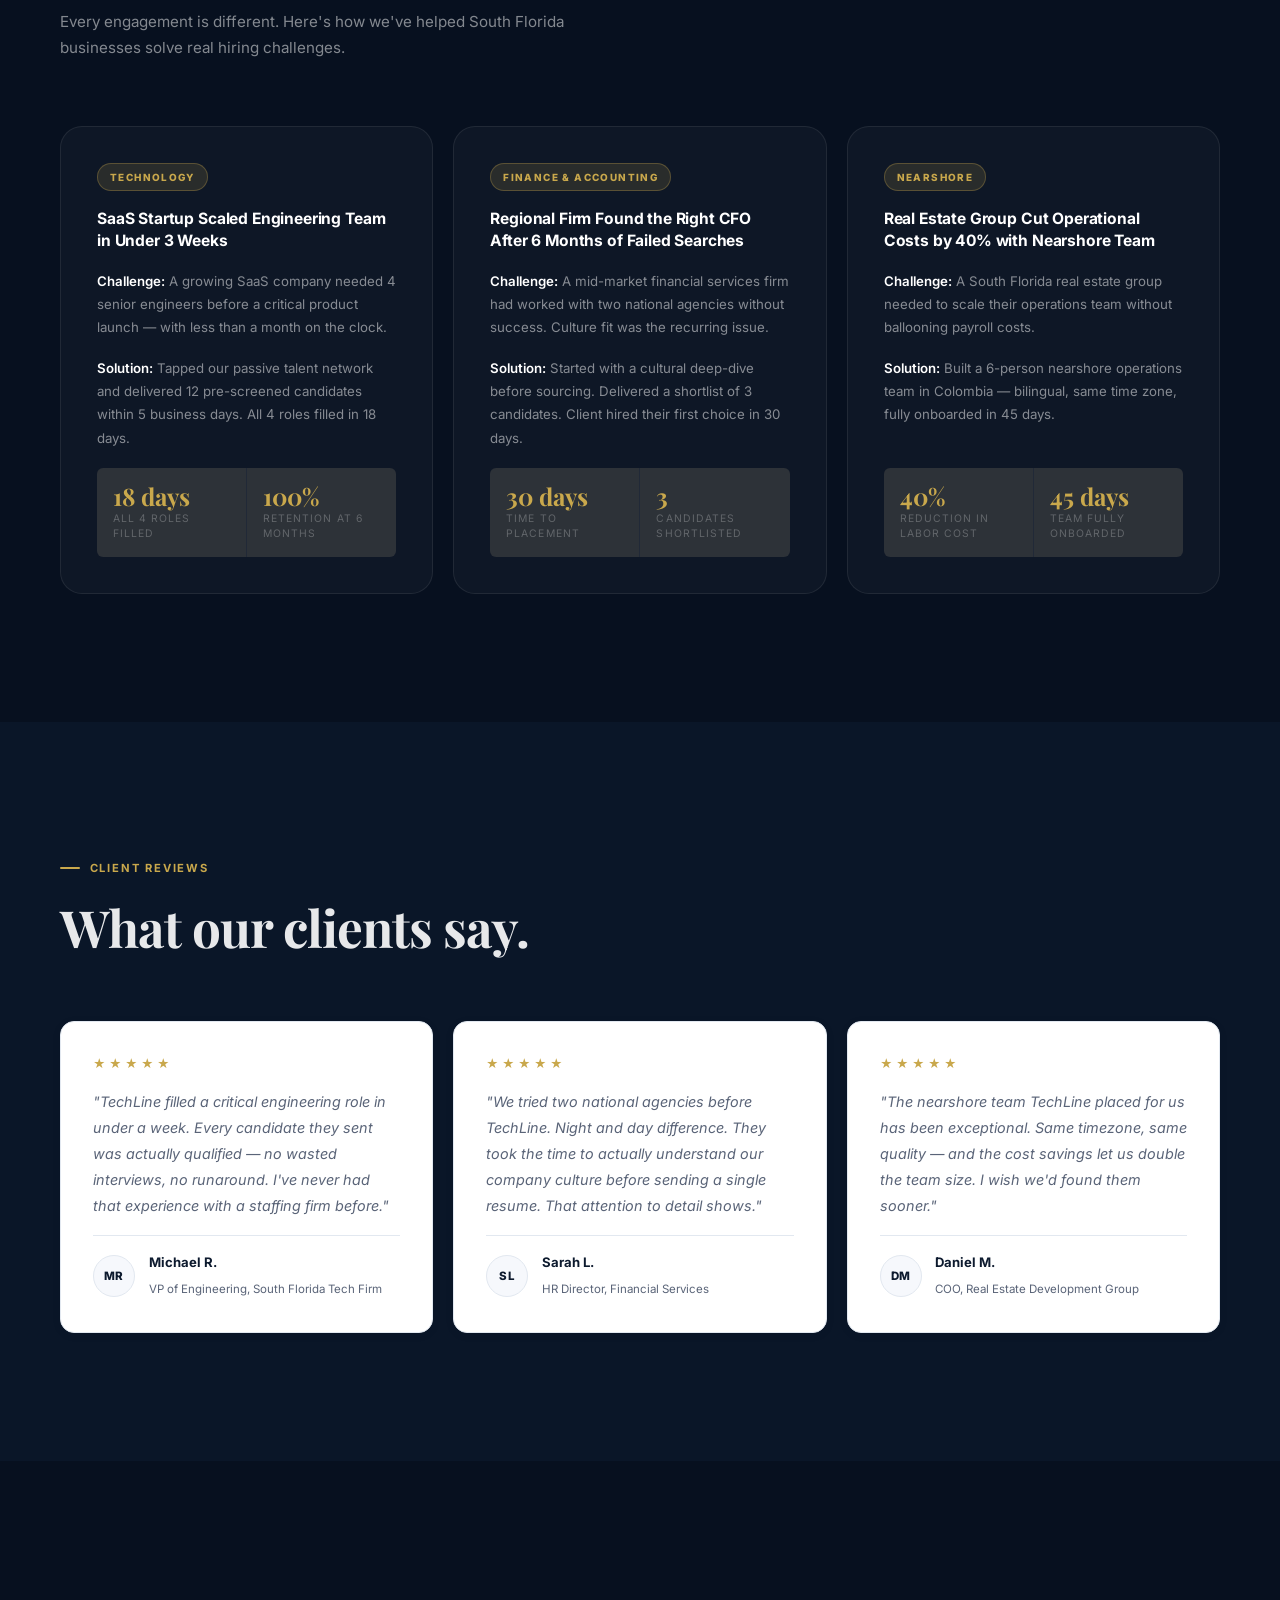
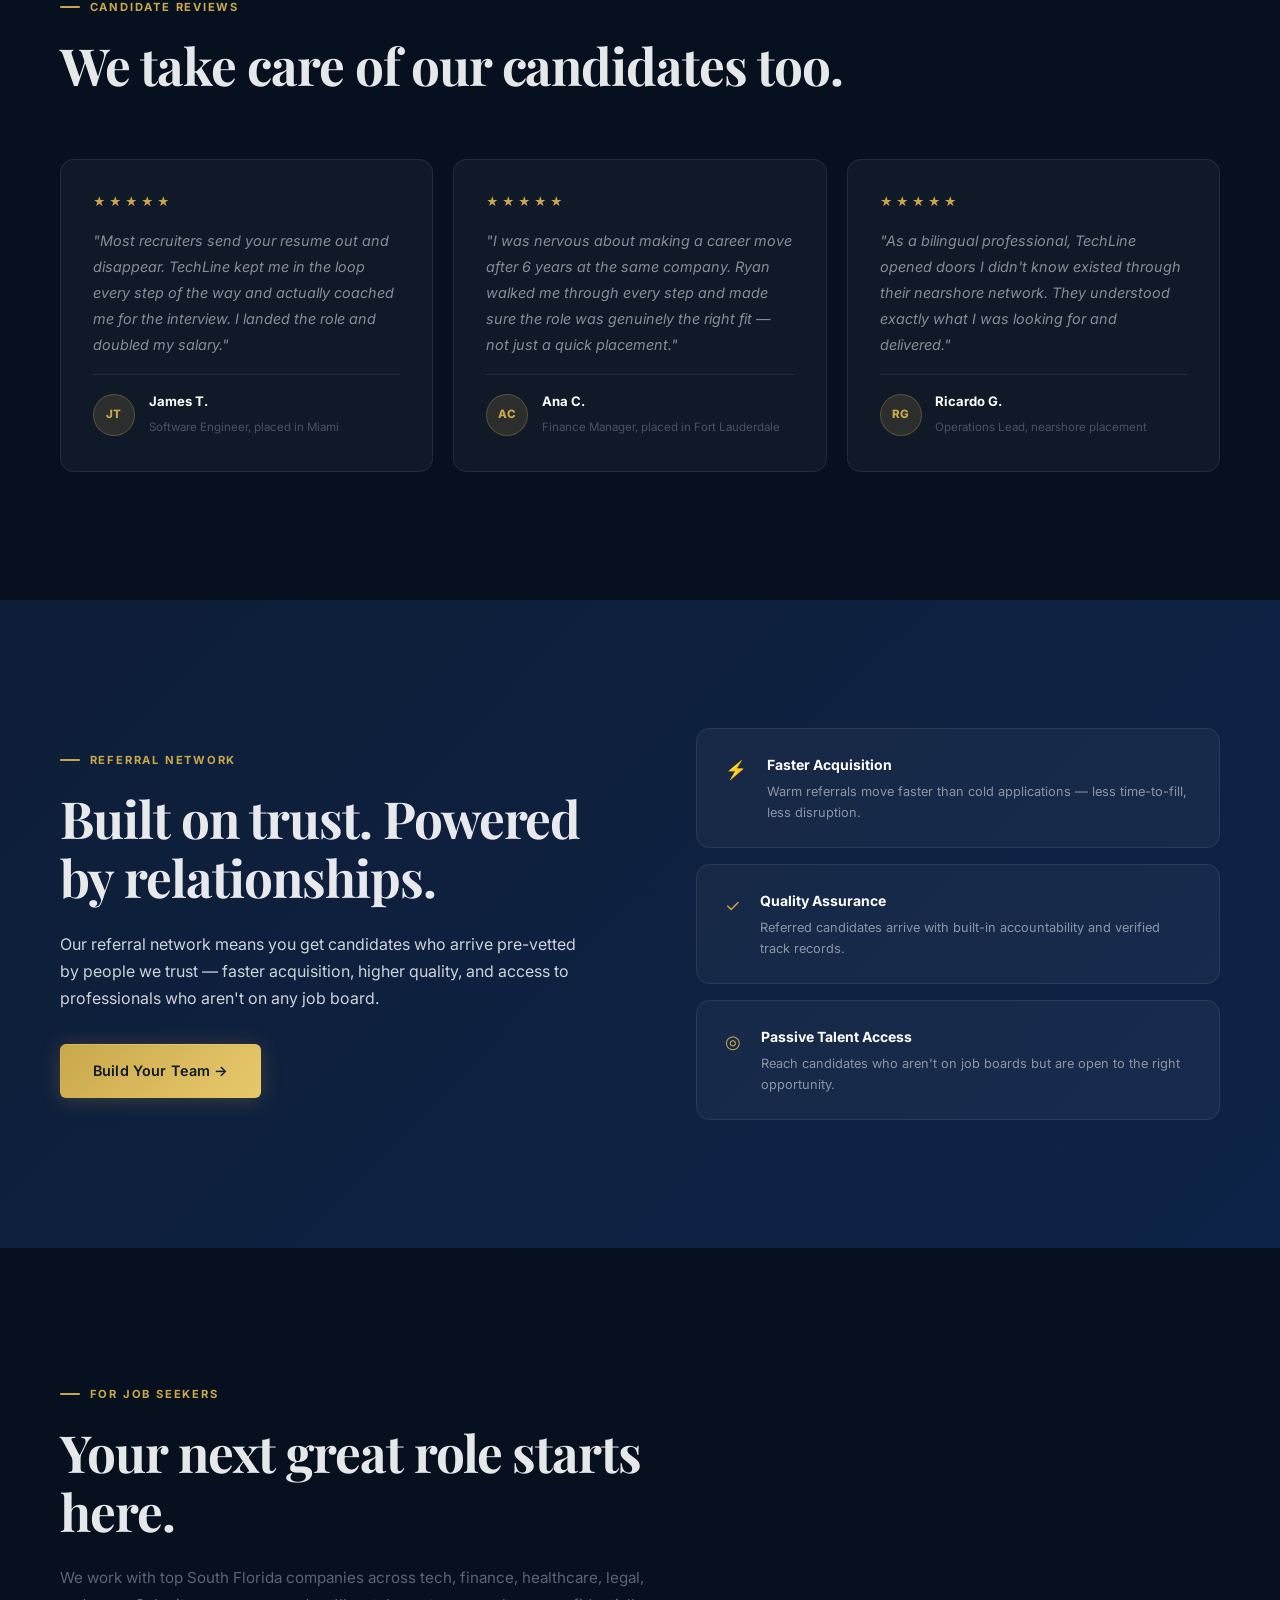
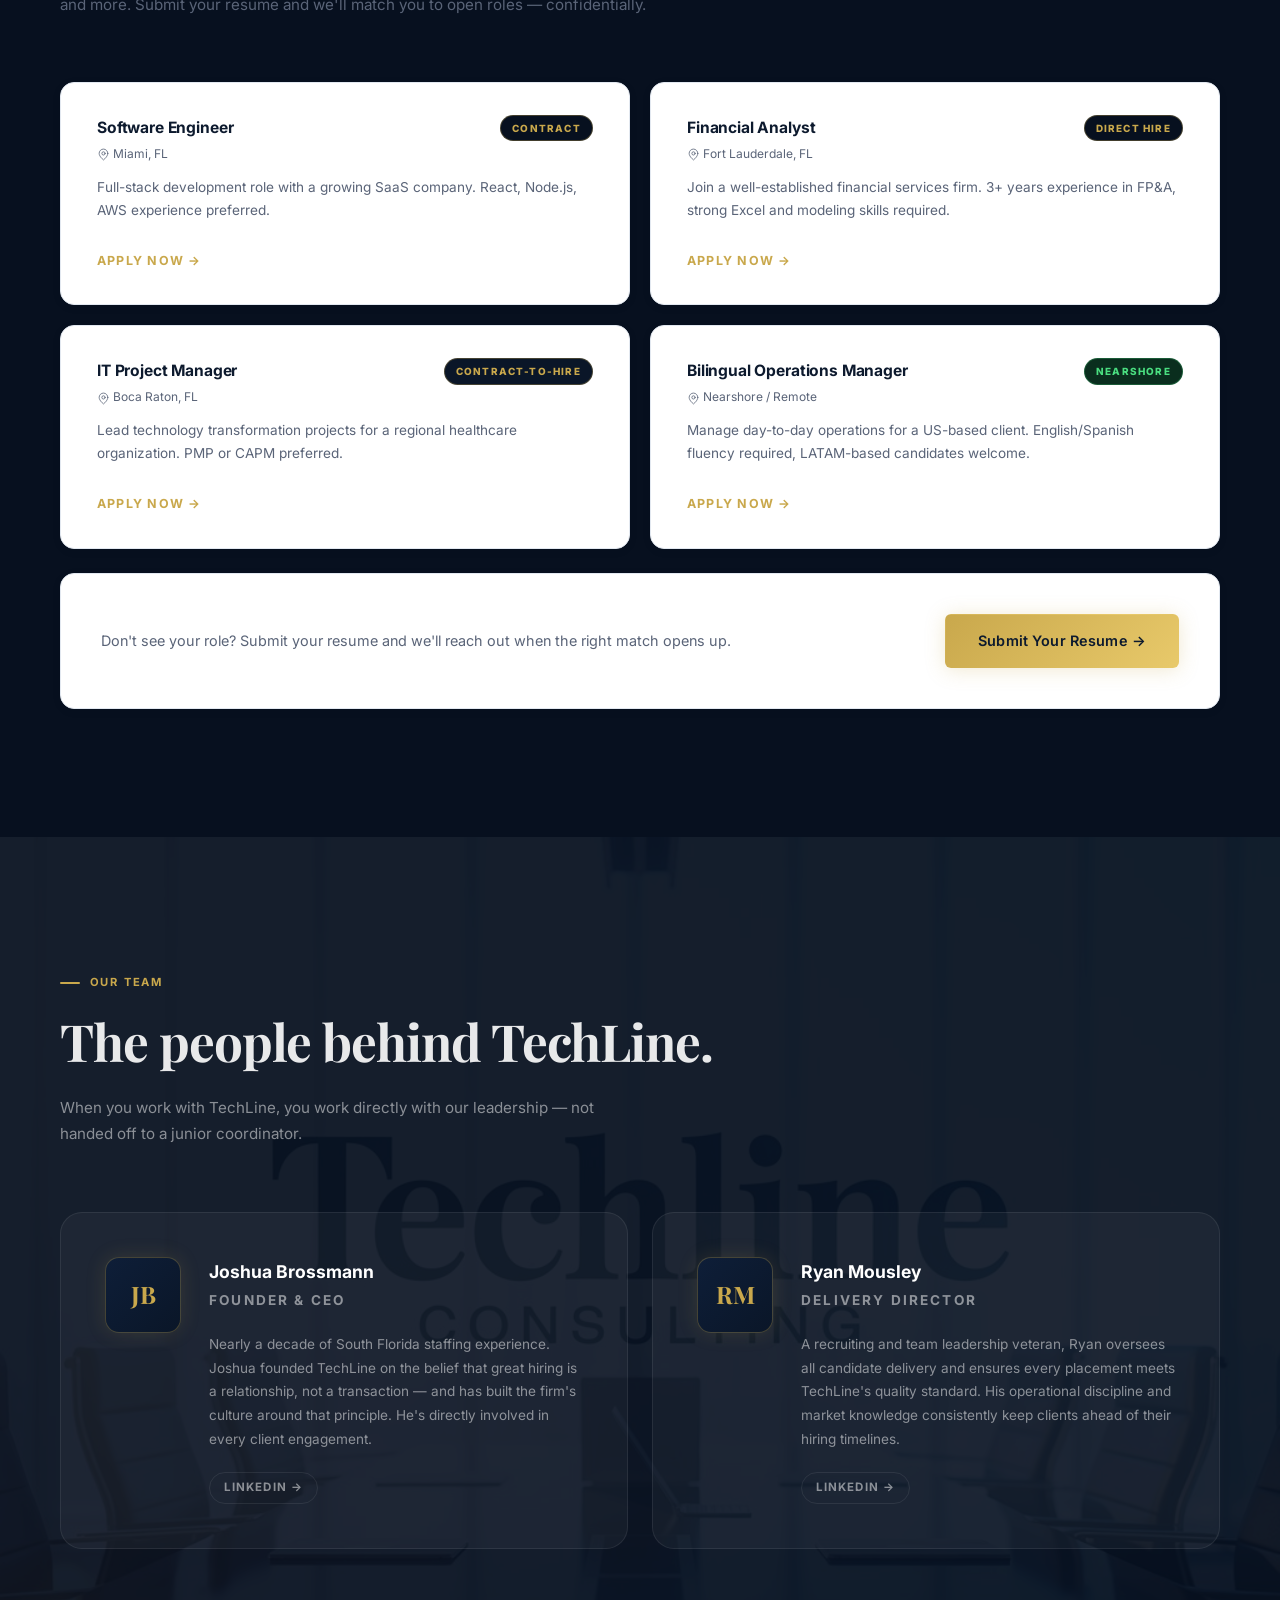
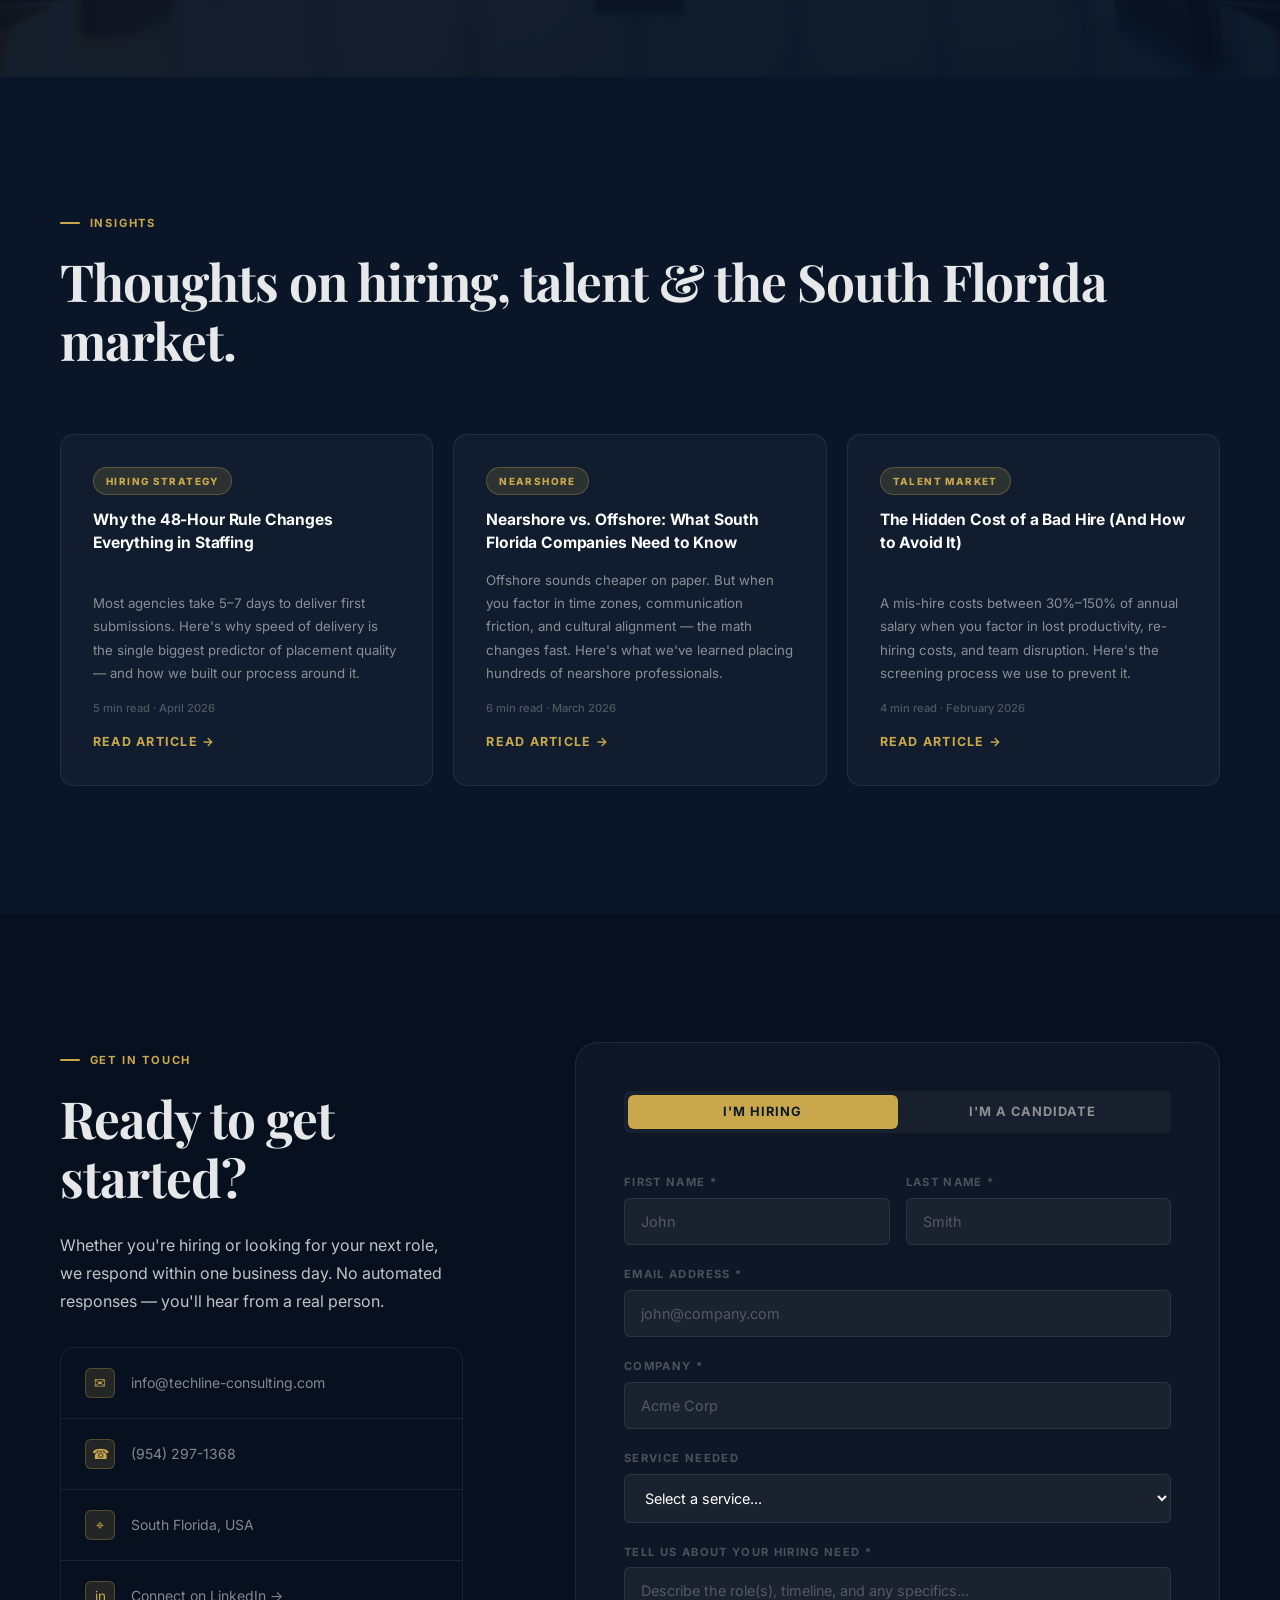
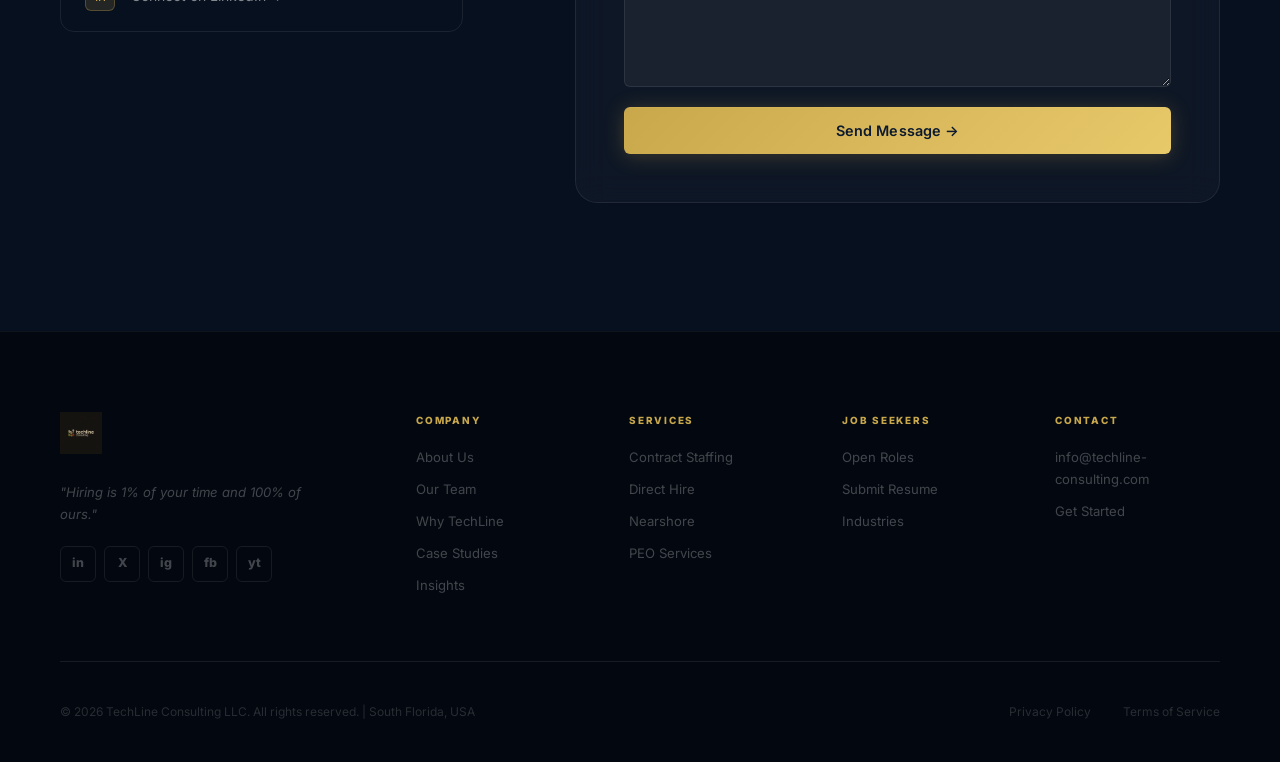
==== commit 1f2cc13a: "vishal changes" ====
--- a/index.html
+++ b/index.html
@@ -32,7 +32,7 @@
   <header class="nav" id="nav">
     <div class="nav__inner">
       <a href="#" class="nav__logo">
-        <img src="techline3.jpeg" alt="TechLine Consulting" class="nav__logo-img" />
+        <img src="Techline3.jpeg" alt="TechLine Consulting" class="nav__logo-img" />
       </a>
       <nav class="nav__links">
         <a href="#about">About</a>
@@ -755,7 +755,7 @@
       <div class="footer__top">
         <div class="footer__brand">
           <a href="#">
-            <img src="techline4.jpeg" alt="TechLine Consulting" class="footer__logo-img" />
+            <img src="Techline4.jpeg" alt="TechLine Consulting" class="footer__logo-img" />
           </a>
           <p class="footer__tagline">"Hiring is 1% of your time and 100% of ours."</p>
           <div class="footer__social">
--- a/styles.css
+++ b/styles.css
@@ -331,13 +331,13 @@
 
 /* techline1 — skyline office */
 .hero__img--1 {
-  background: url('techline1.jpeg') center / cover no-repeat;
+  background: url('Techline1.jpeg') center / cover no-repeat;
   animation: kenBurns1 60s ease-in-out infinite, imgFade1 60s ease-in-out infinite;
 }
 
 /* techline2 — boardroom */
 .hero__img--2 {
-  background: url('techline2.jpeg') center / cover no-repeat;
+  background: url('Techline2.jpeg') center / cover no-repeat;
   animation: kenBurns2 60s ease-in-out infinite, imgFade2 60s ease-in-out infinite;
 }
 
@@ -455,7 +455,7 @@
   content: '';
   position: absolute;
   inset: 0;
-  background: url('techline2.jpeg') center / cover no-repeat;
+  background: url('Techline2.jpeg') center / cover no-repeat;
   opacity: 0.06;
   z-index: 0;
   pointer-events: none;
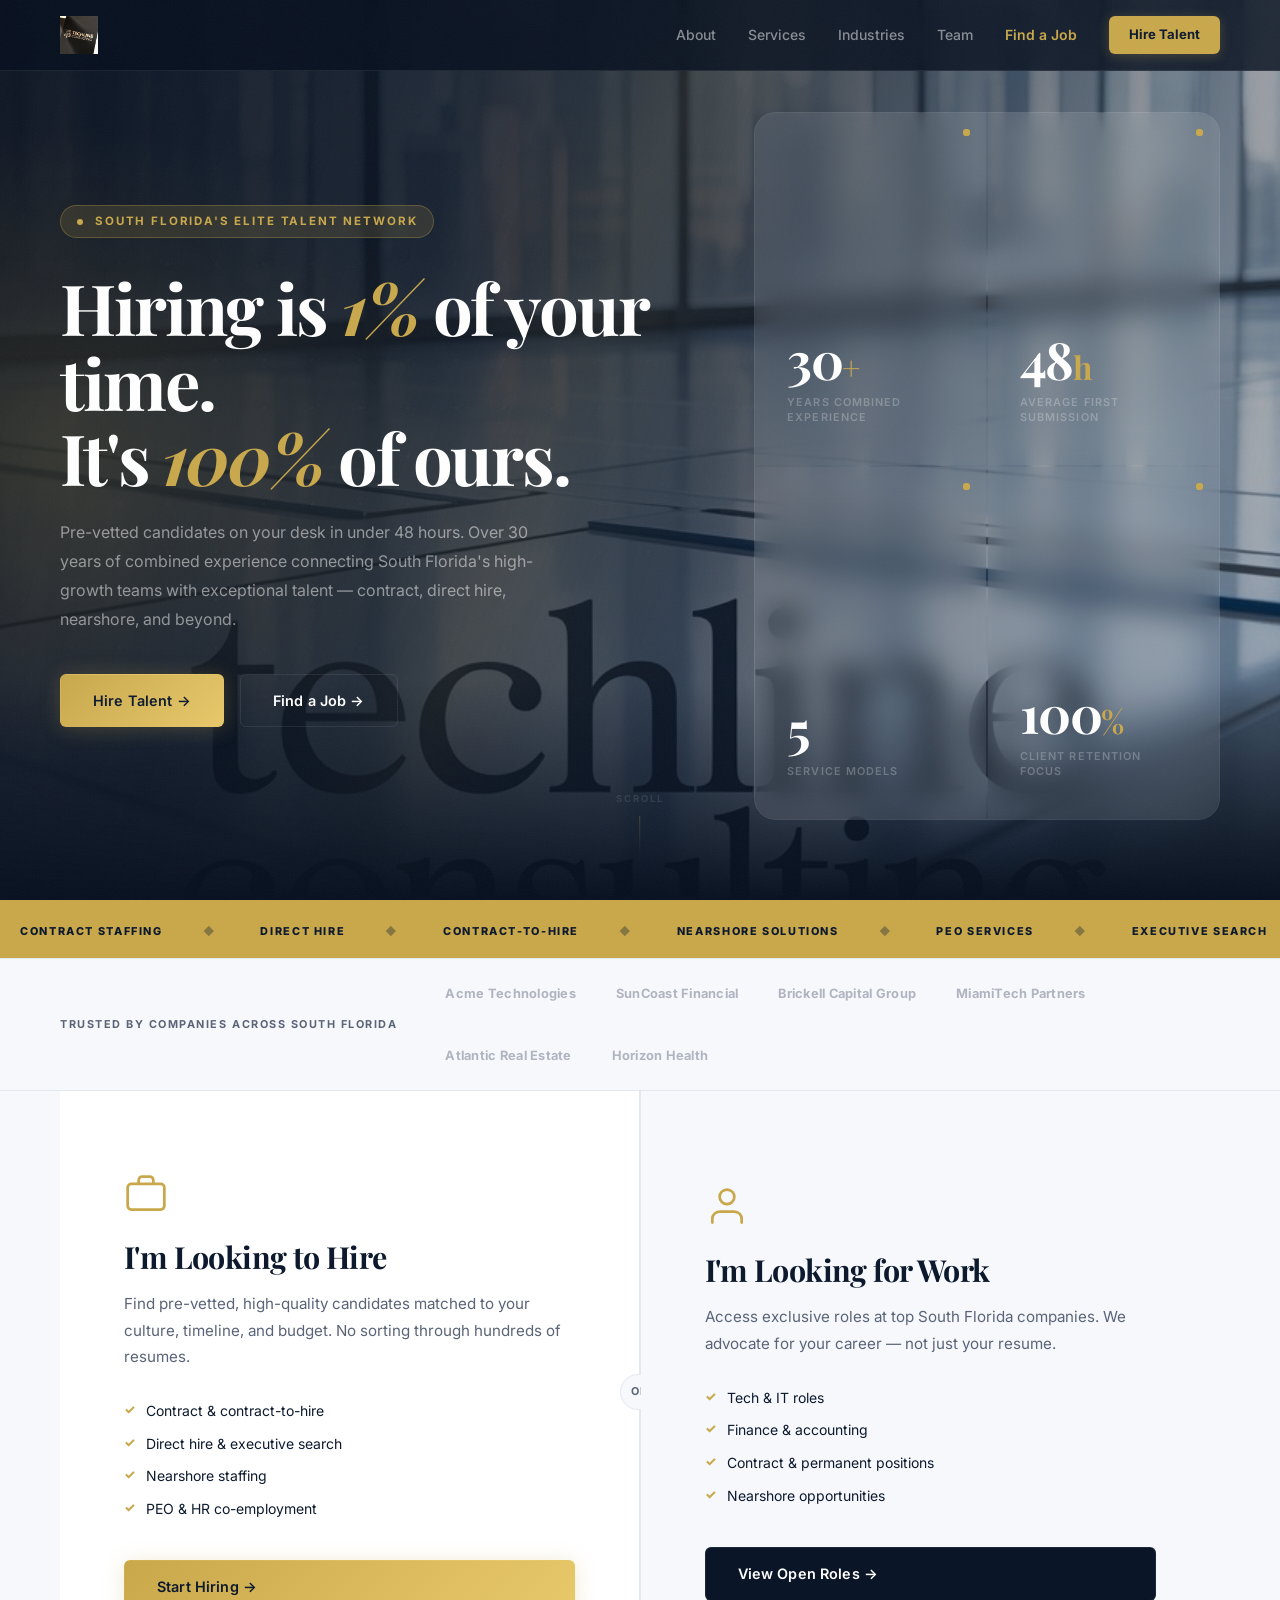
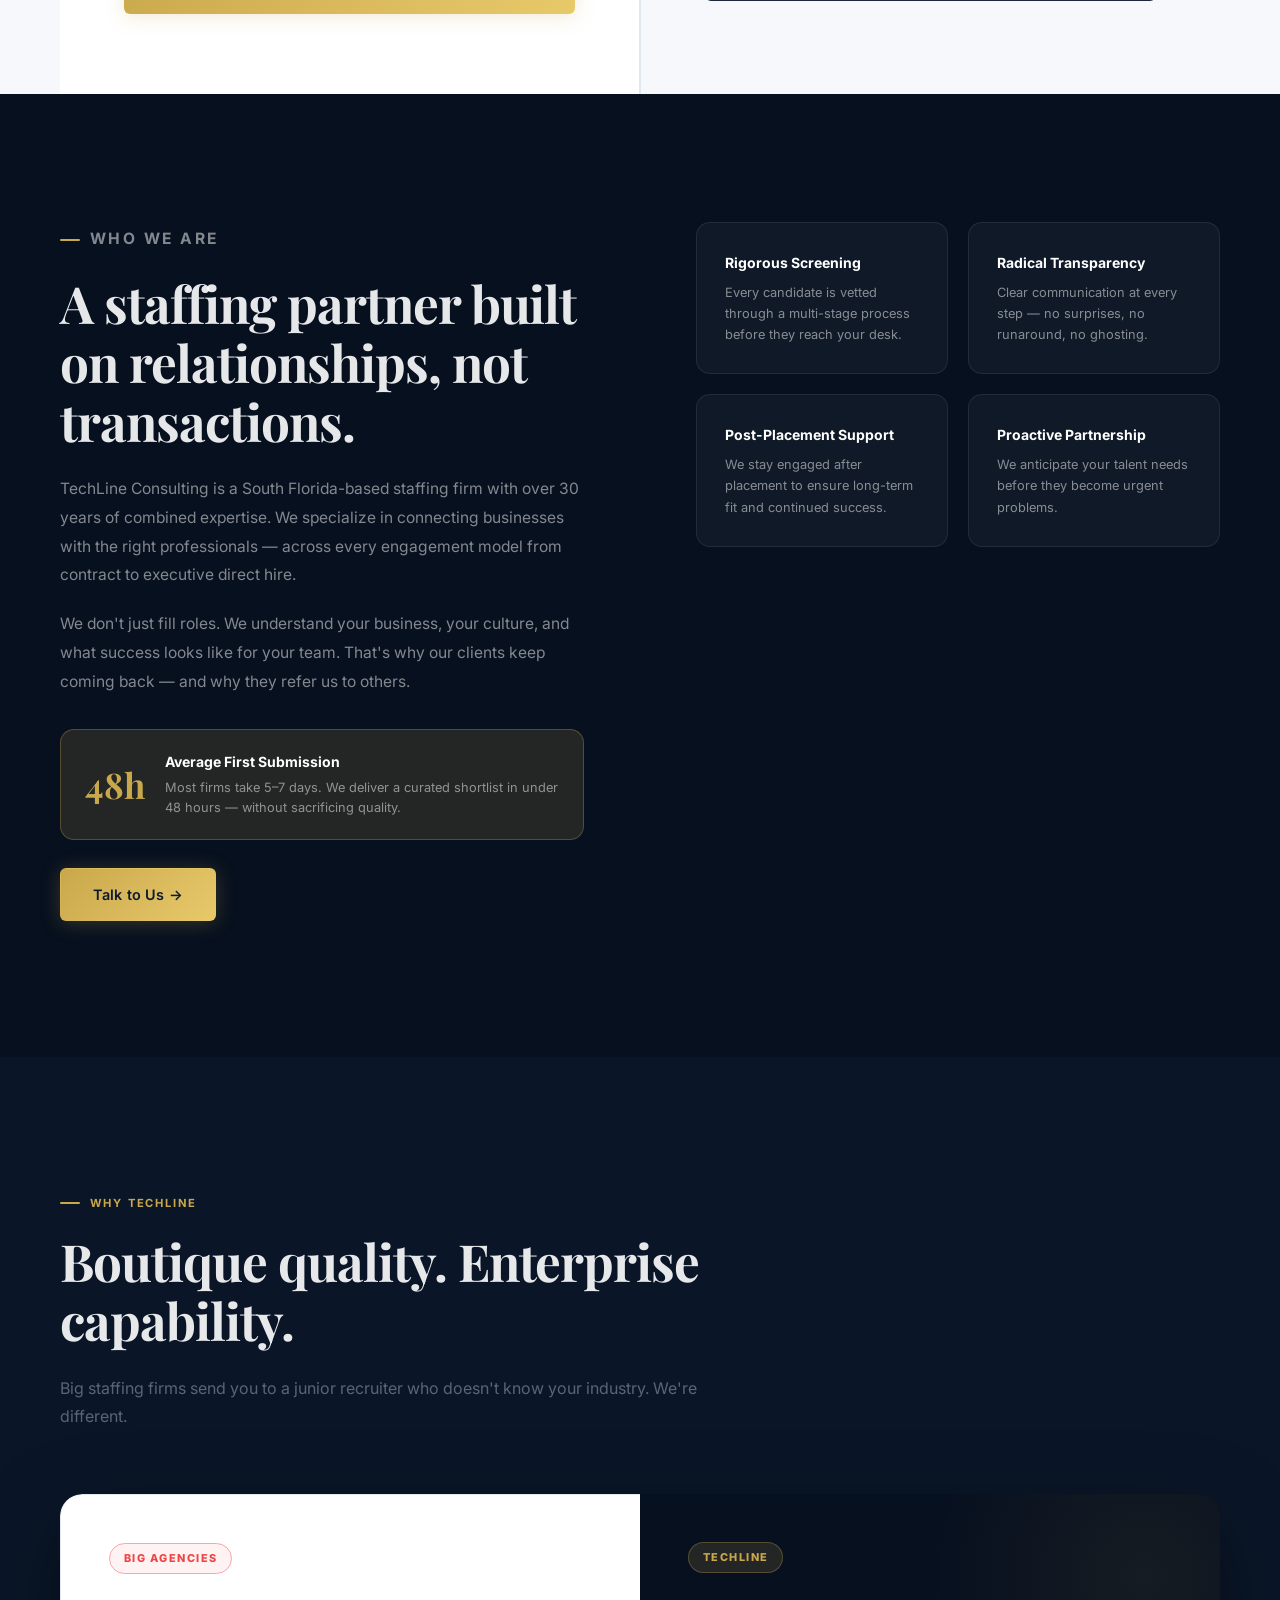
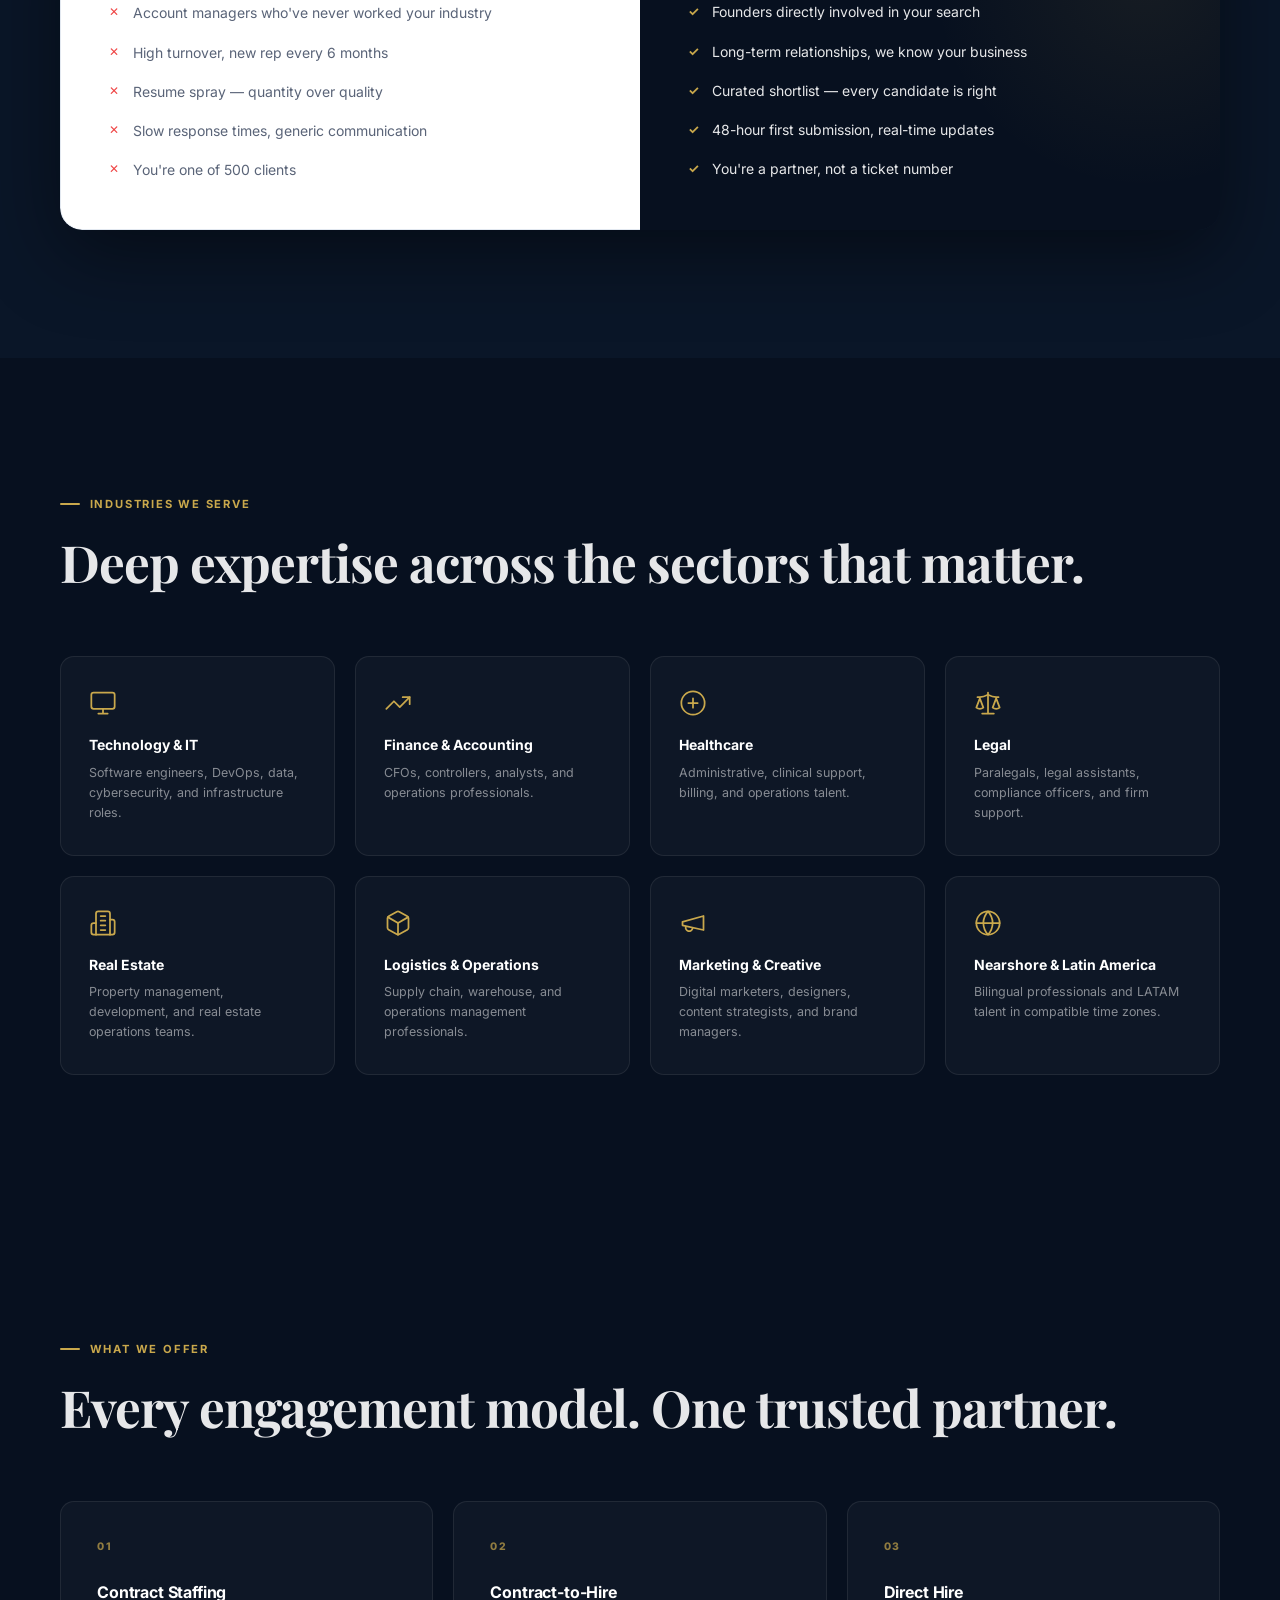
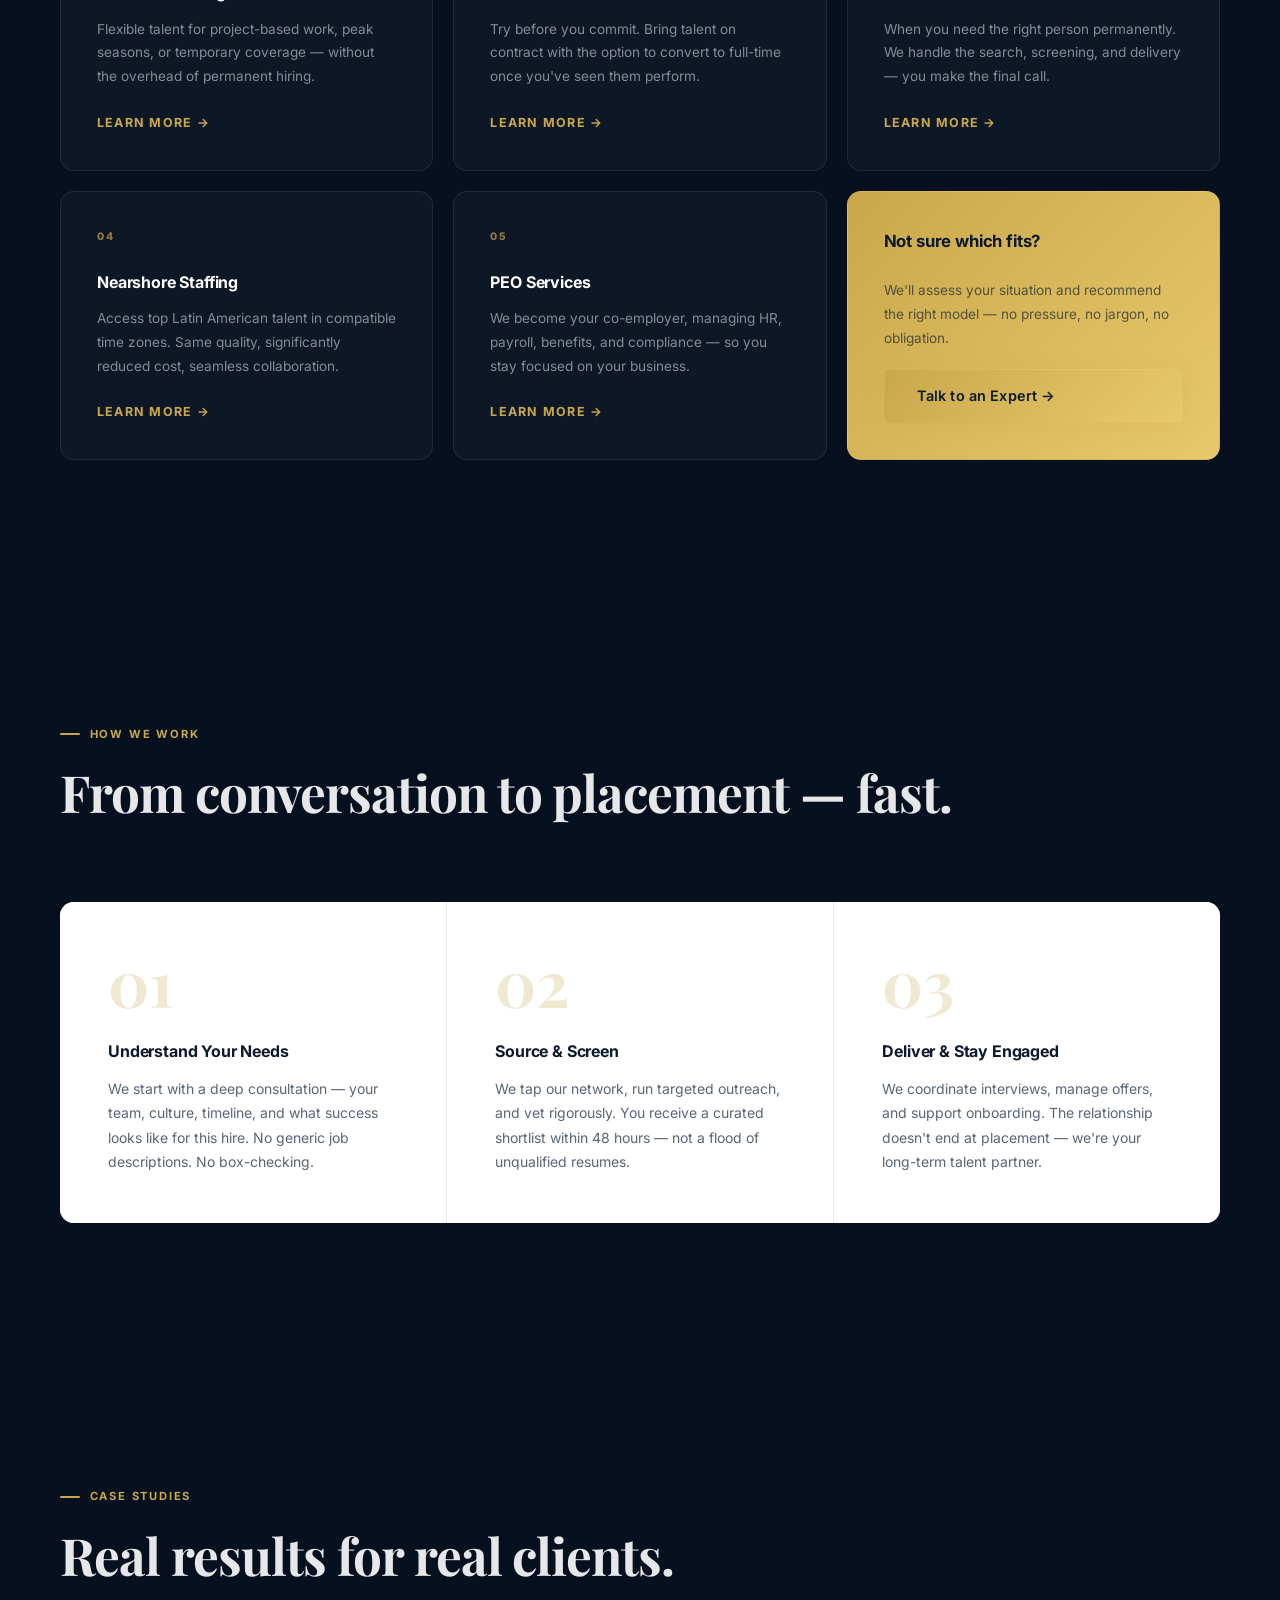
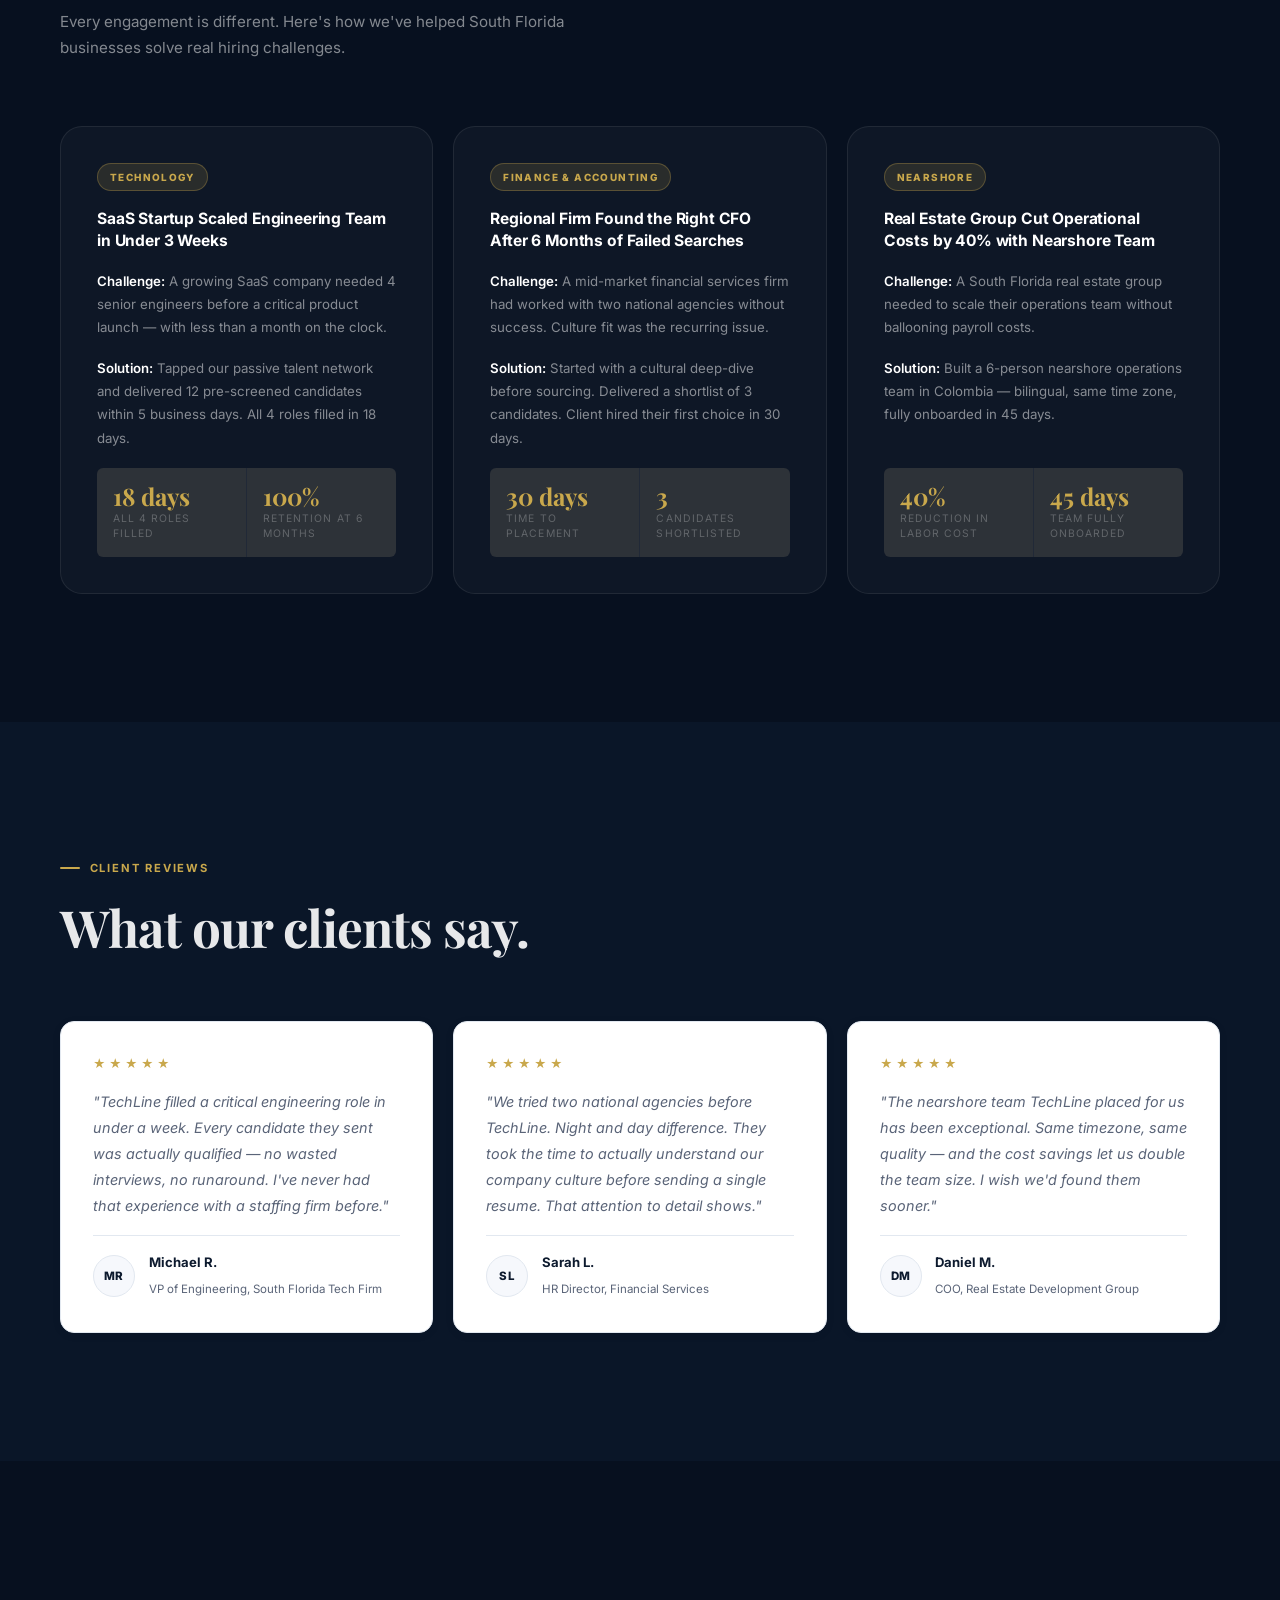
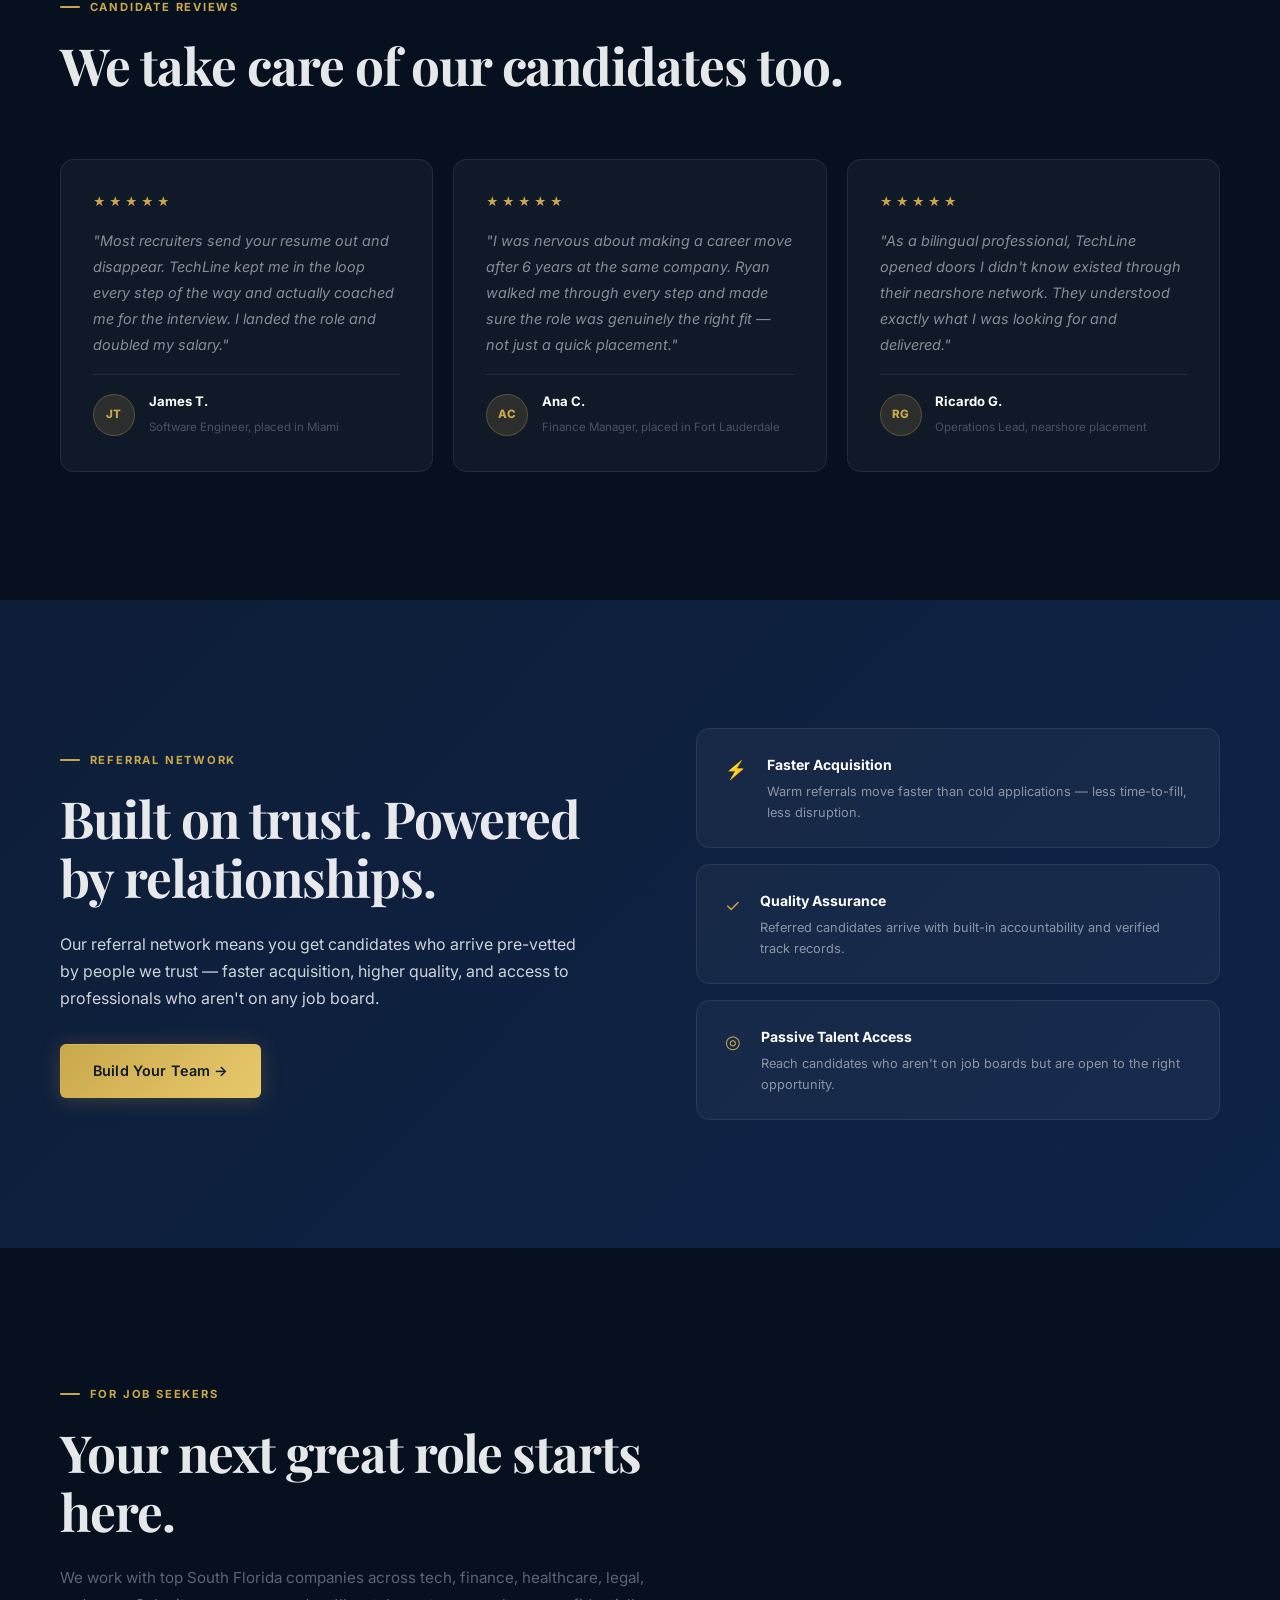
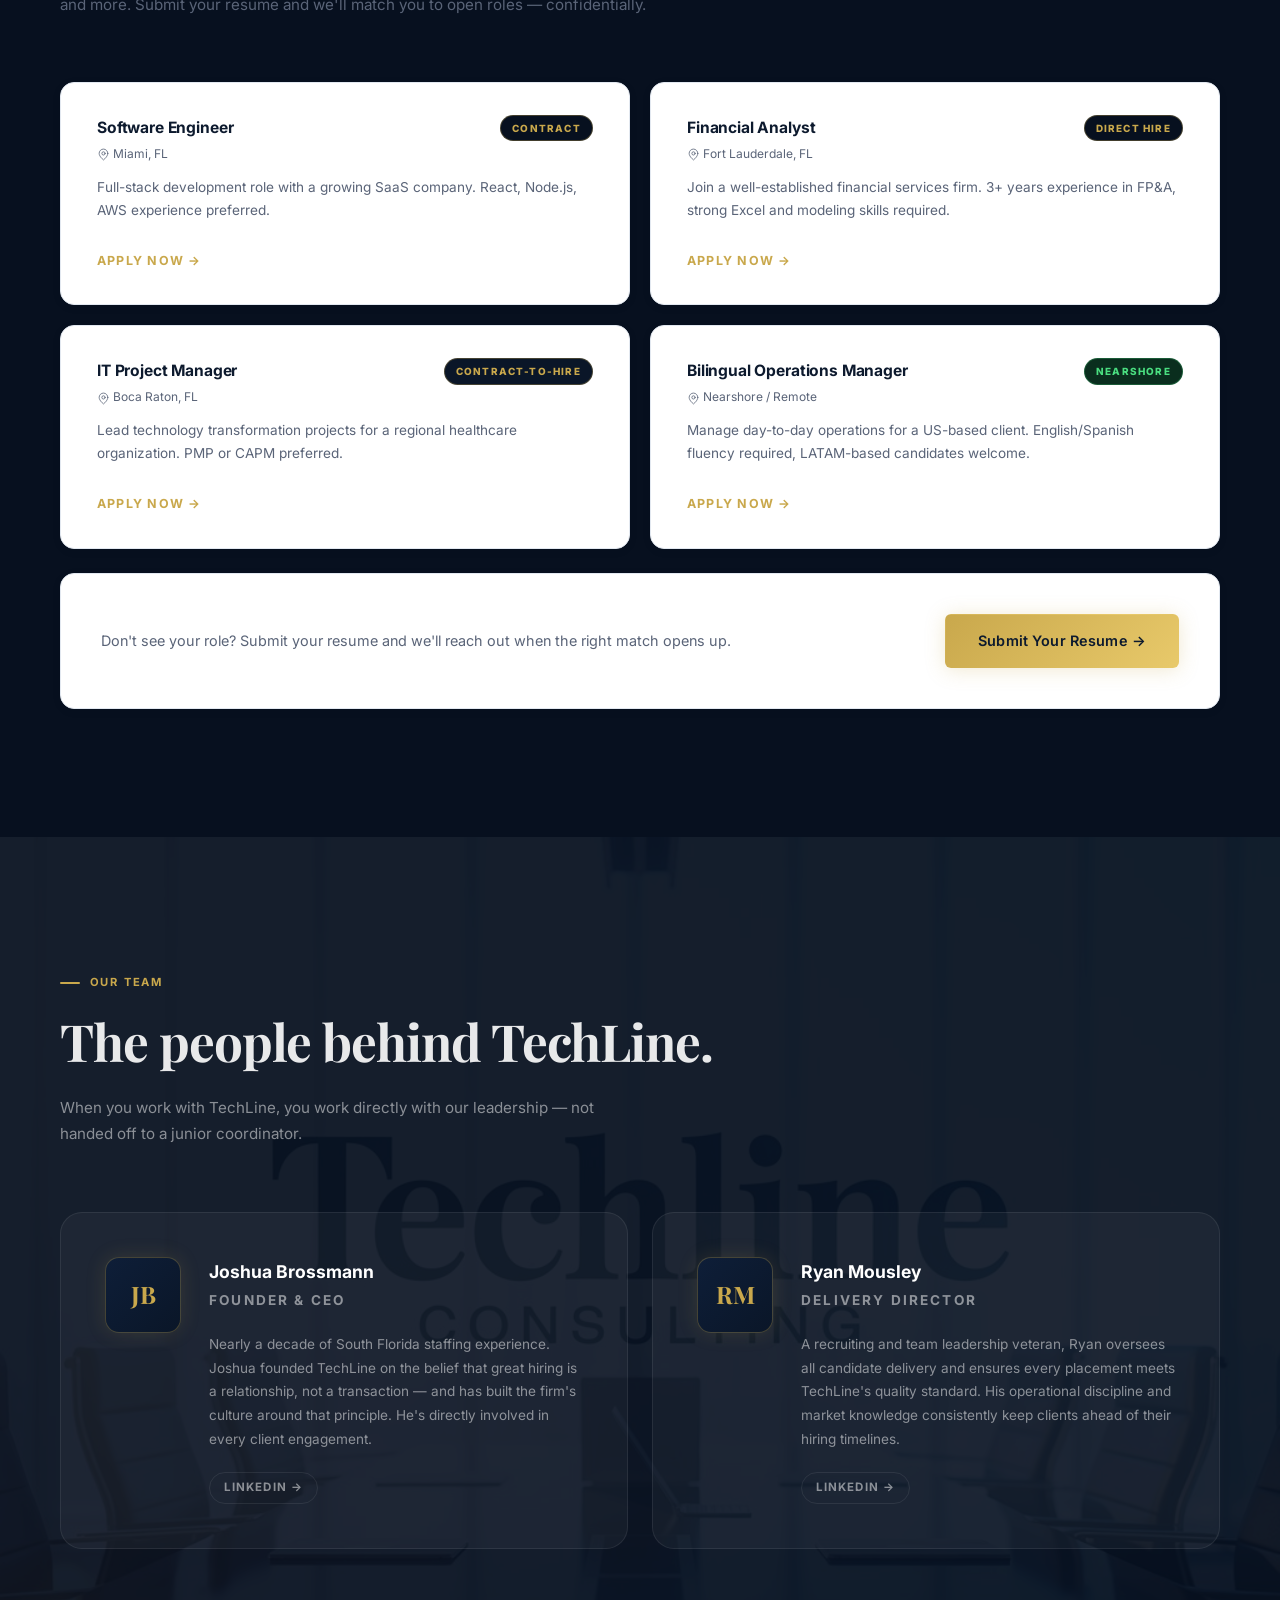
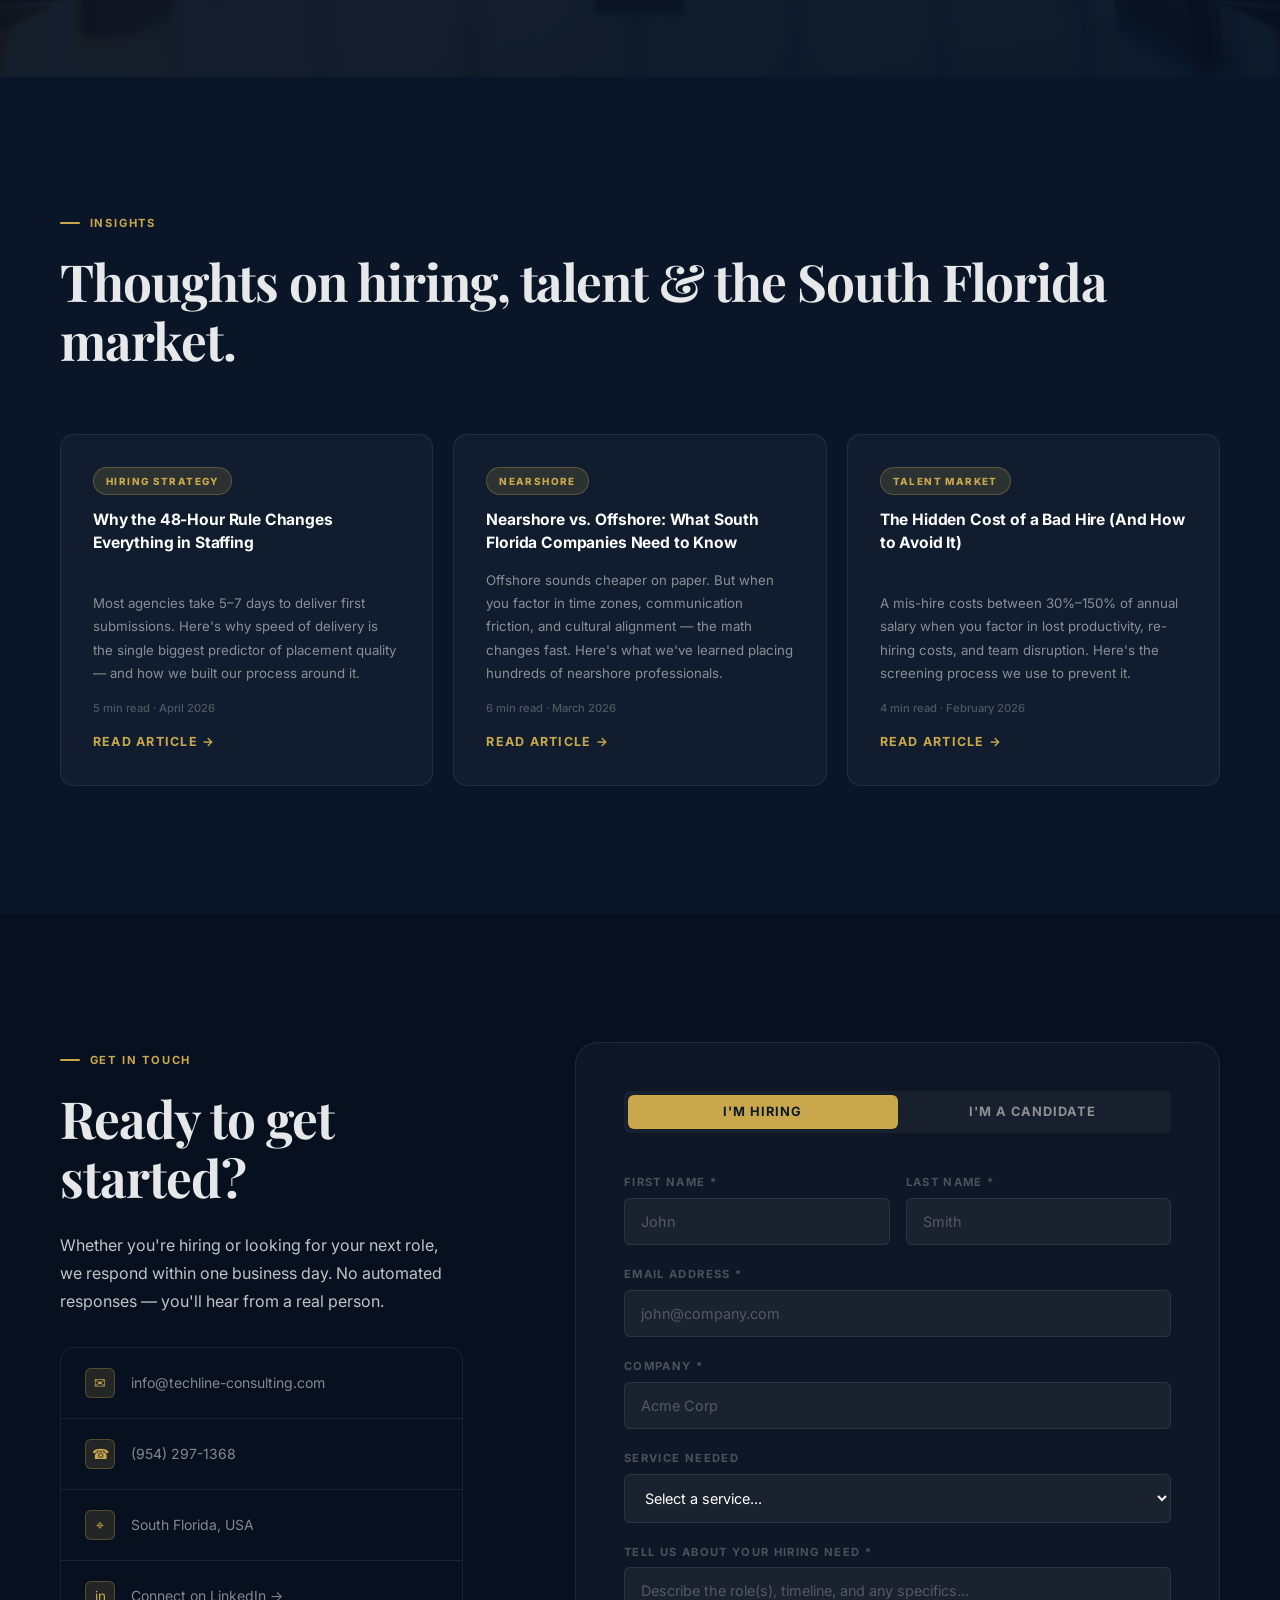
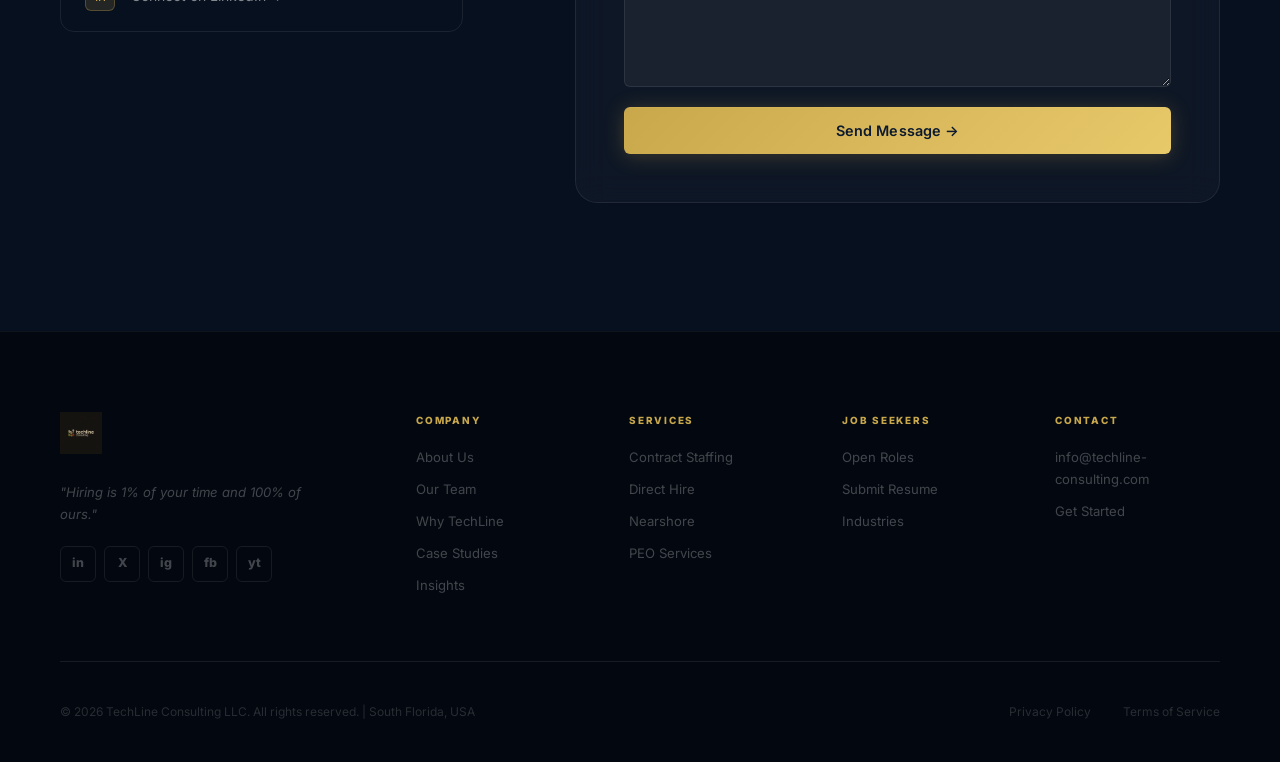
==== commit 686207fa: "vishal changes" ====
--- a/index.html
+++ b/index.html
@@ -60,6 +60,8 @@
   <section class="hero">
     <div class="hero__img hero__img--1"></div>
     <div class="hero__img hero__img--2"></div>
+    <div class="hero__img hero__img--3"></div>
+    <div class="hero__img hero__img--4"></div>
     <div class="hero__overlay"></div>
     <div class="hero__bg-grid"></div>
     <div class="hero__particles">
--- a/styles.css
+++ b/styles.css
@@ -329,33 +329,38 @@
   will-change: transform, opacity;
 }
 
-/* techline1 — skyline office */
+/* techline1 — skyline office — visible first */
 .hero__img--1 {
   background: url('Techline1.jpeg') center / cover no-repeat;
-  animation: kenBurns1 60s ease-in-out infinite, imgFade1 60s ease-in-out infinite;
-}
-
-/* techline2 — boardroom */
+  opacity: 1;
+  transition: opacity 2s ease-in-out;
+  animation: kenBurns1 30s ease-in-out infinite alternate;
+}
+
+/* techline2 — boardroom — hidden first */
 .hero__img--2 {
   background: url('Techline2.jpeg') center / cover no-repeat;
-  animation: kenBurns2 60s ease-in-out infinite, imgFade2 60s ease-in-out infinite;
-}
-
-/* Image 1: visible 0-30s, fades out, comes back at 60s */
-@keyframes imgFade1 {
-  0%,  42% { opacity: 1; }
-  50%, 92% { opacity: 0; }
-  100%     { opacity: 1; }
-}
-
-/* Image 2: hidden 0-30s, fades in, fades back at 60s */
-@keyframes imgFade2 {
-  0%,  42% { opacity: 0; }
-  50%, 92% { opacity: 1; }
-  100%     { opacity: 0; }
-}
-
-/* Ken Burns — img1 zooms in, img2 zooms out (opposite directions) */
+  opacity: 0;
+  transition: opacity 2s ease-in-out;
+  animation: kenBurns2 30s ease-in-out infinite alternate;
+}
+
+/* techline3 — logo card */
+.hero__img--3 {
+  background: url('Techline3.jpeg') center / cover no-repeat;
+  opacity: 0;
+  transition: opacity 2s ease-in-out;
+  animation: kenBurns1 30s ease-in-out infinite alternate;
+}
+
+/* techline4 — logo clean */
+.hero__img--4 {
+  background: url('Techline4.jpeg') center / cover no-repeat;
+  opacity: 0;
+  transition: opacity 2s ease-in-out;
+  animation: kenBurns2 30s ease-in-out infinite alternate;
+}
+
 @keyframes kenBurns1 {
   0%   { transform: scale(1)    translate(0%,    0%); }
   100% { transform: scale(1.12) translate(-2.5%, -2%); }
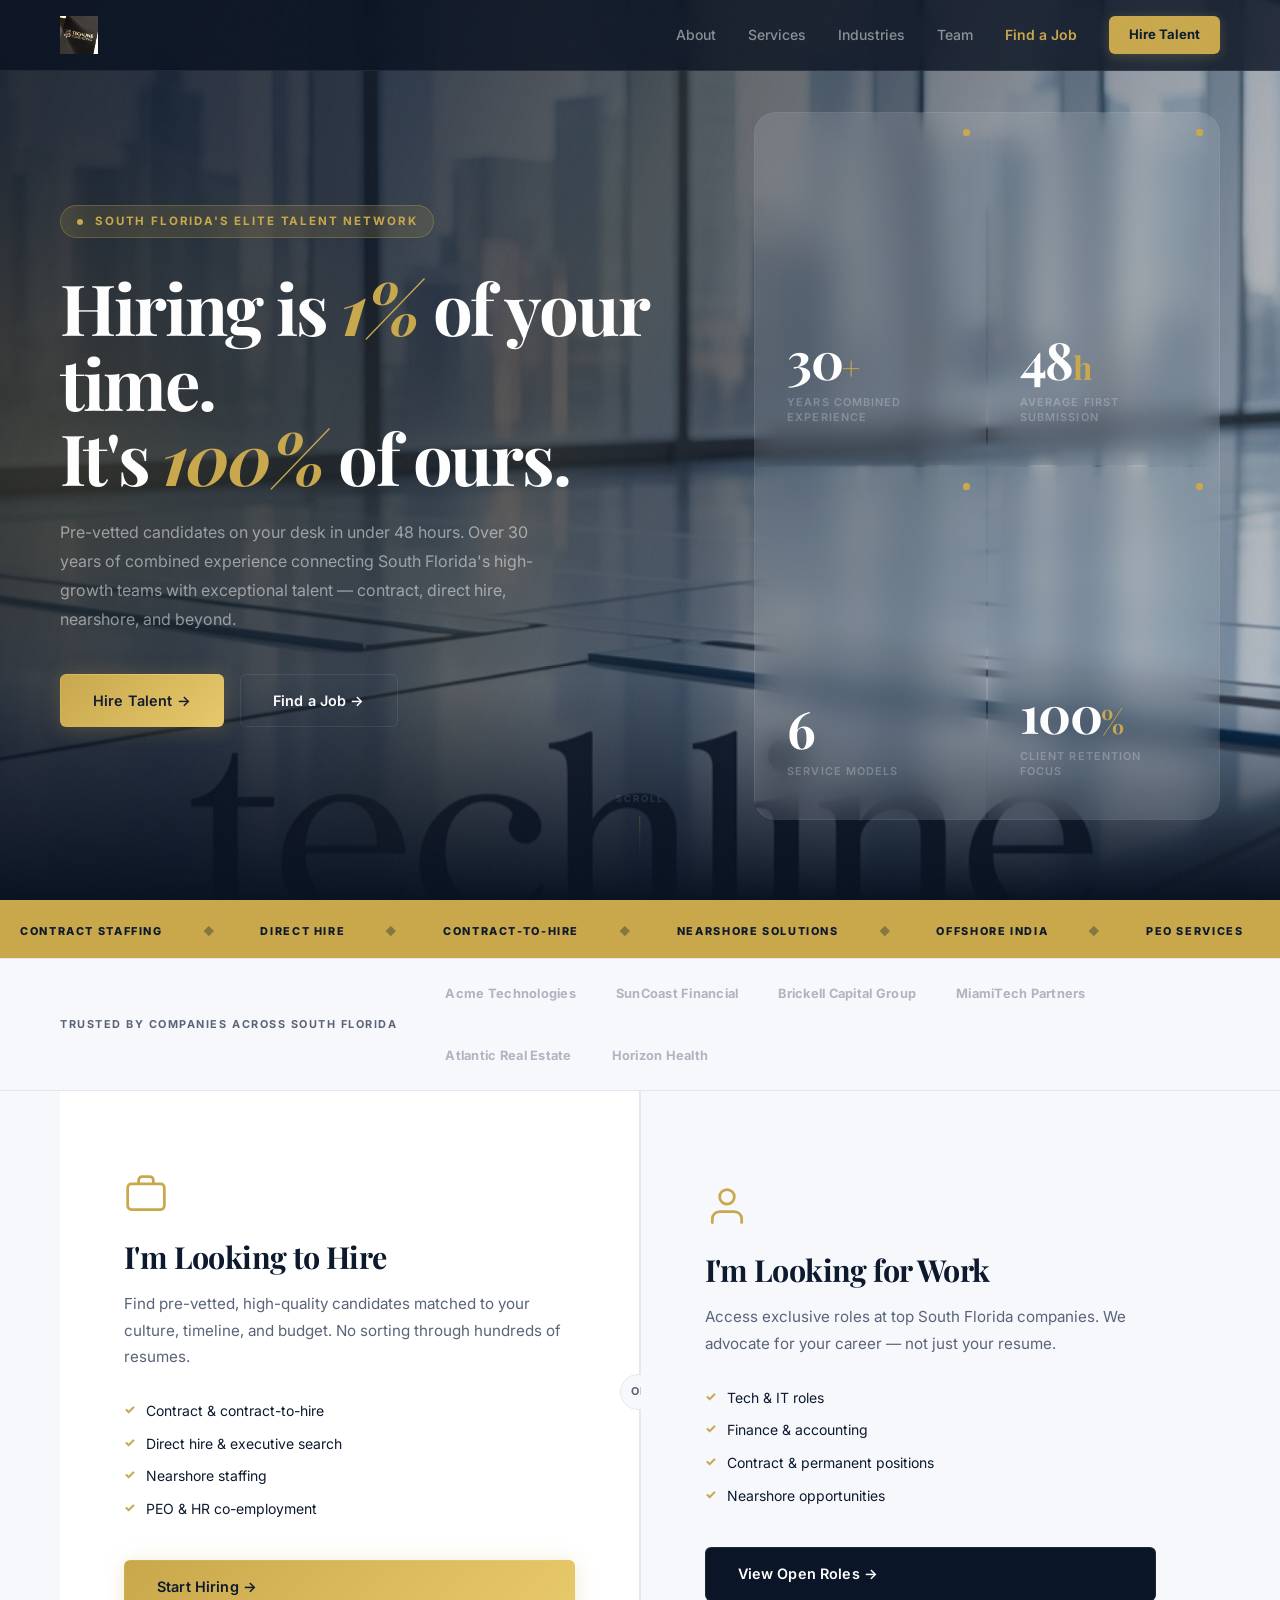
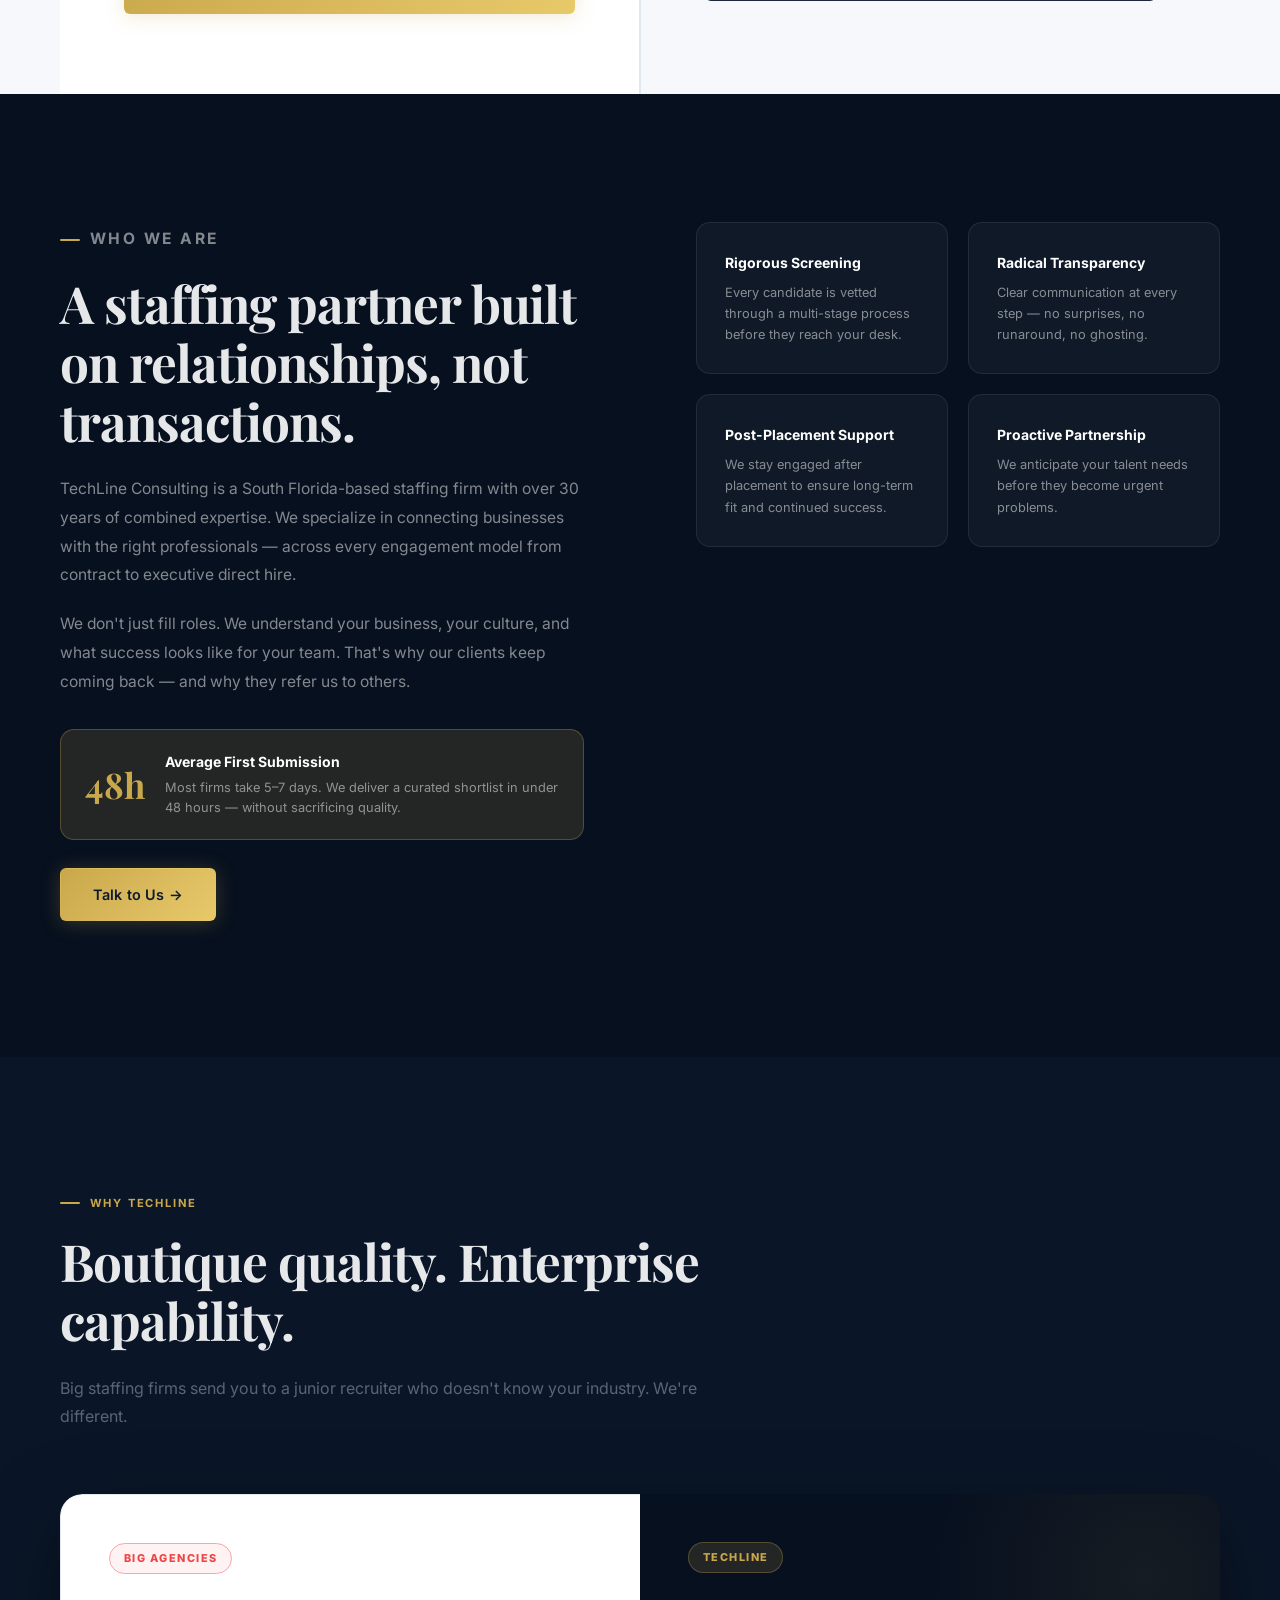
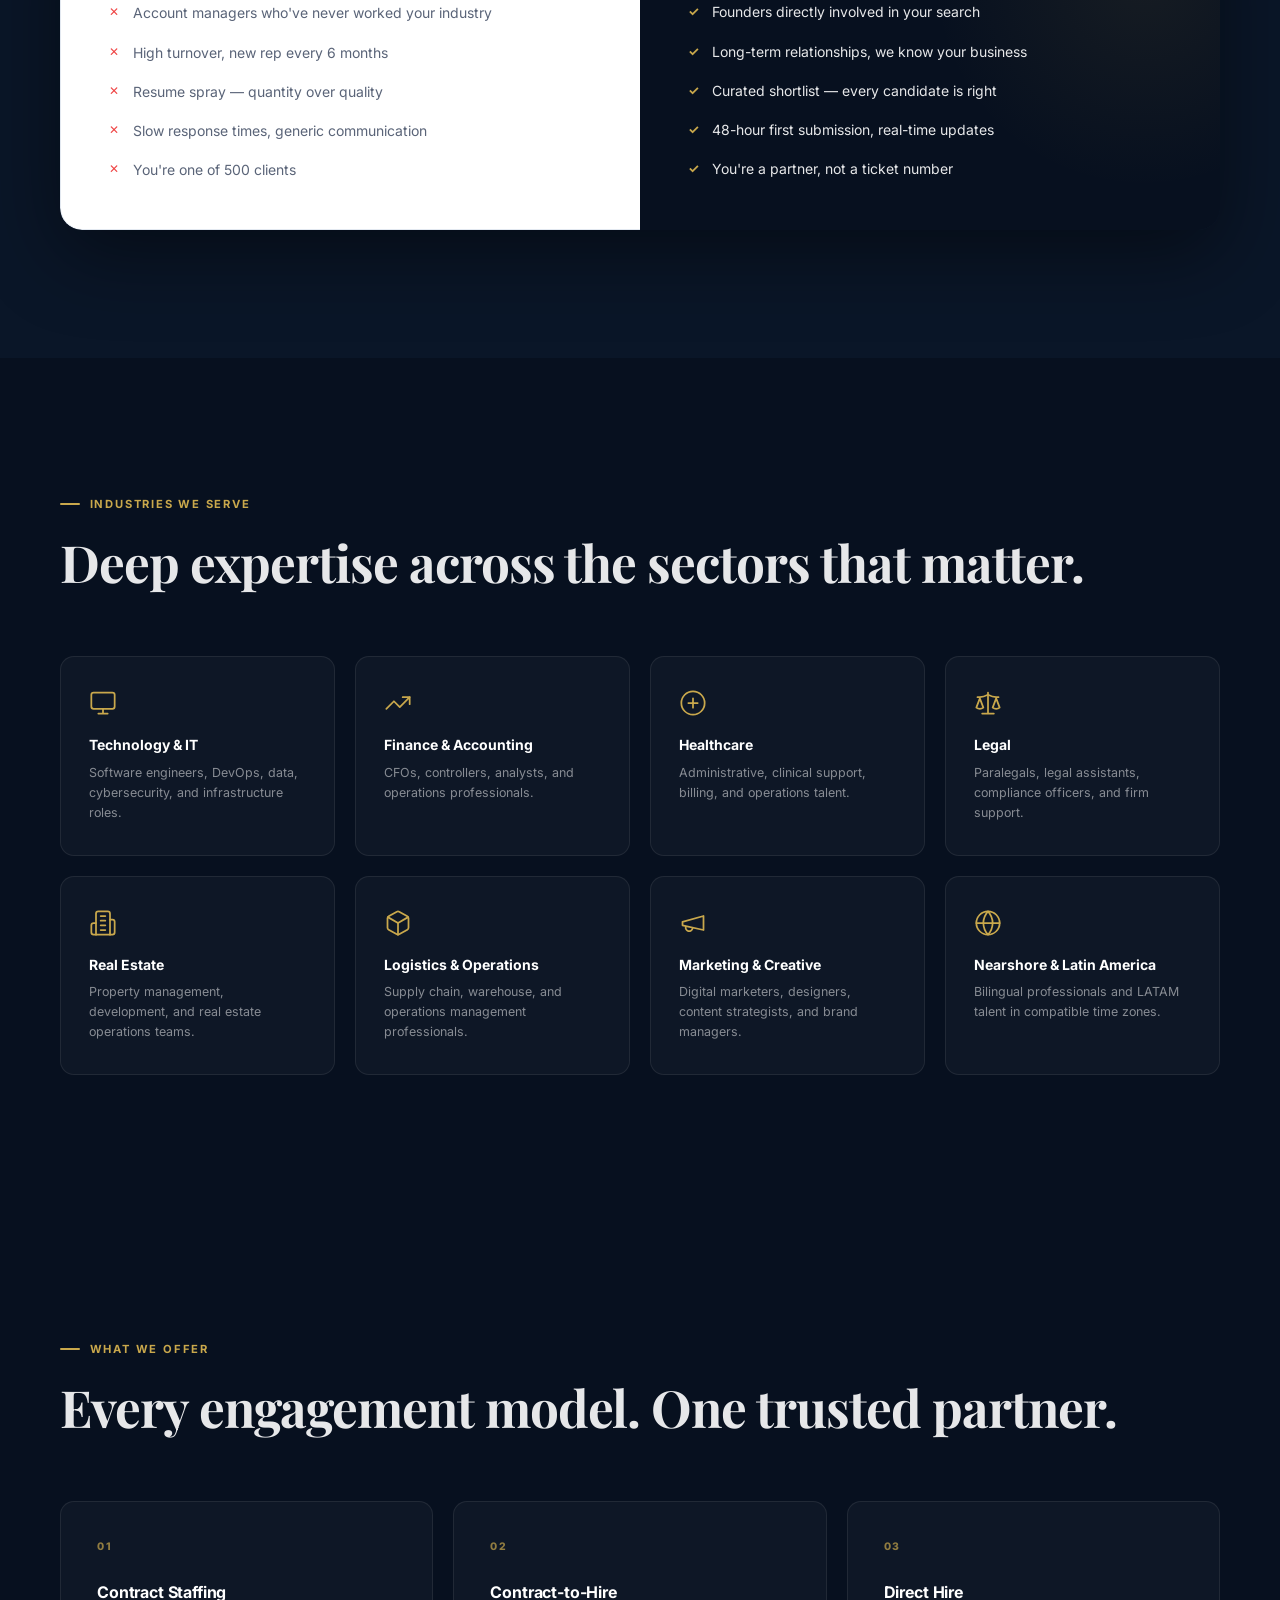
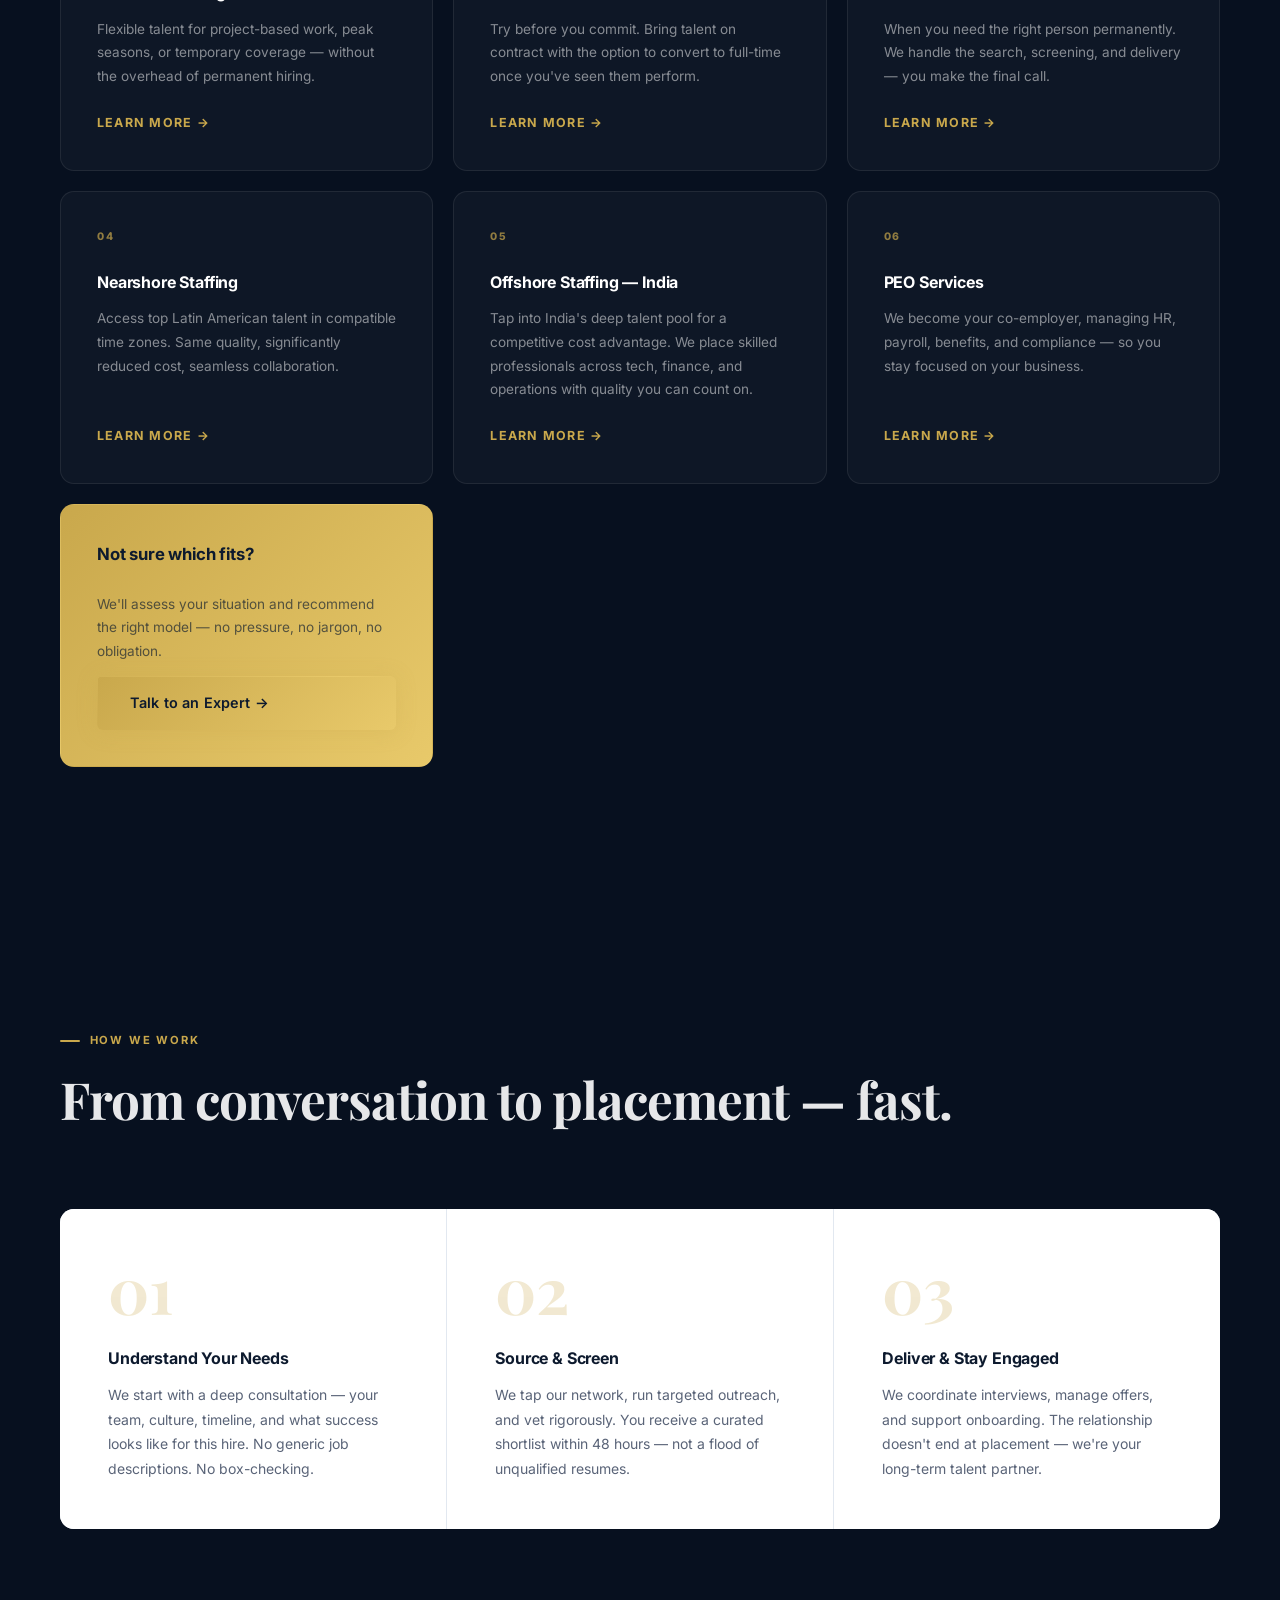
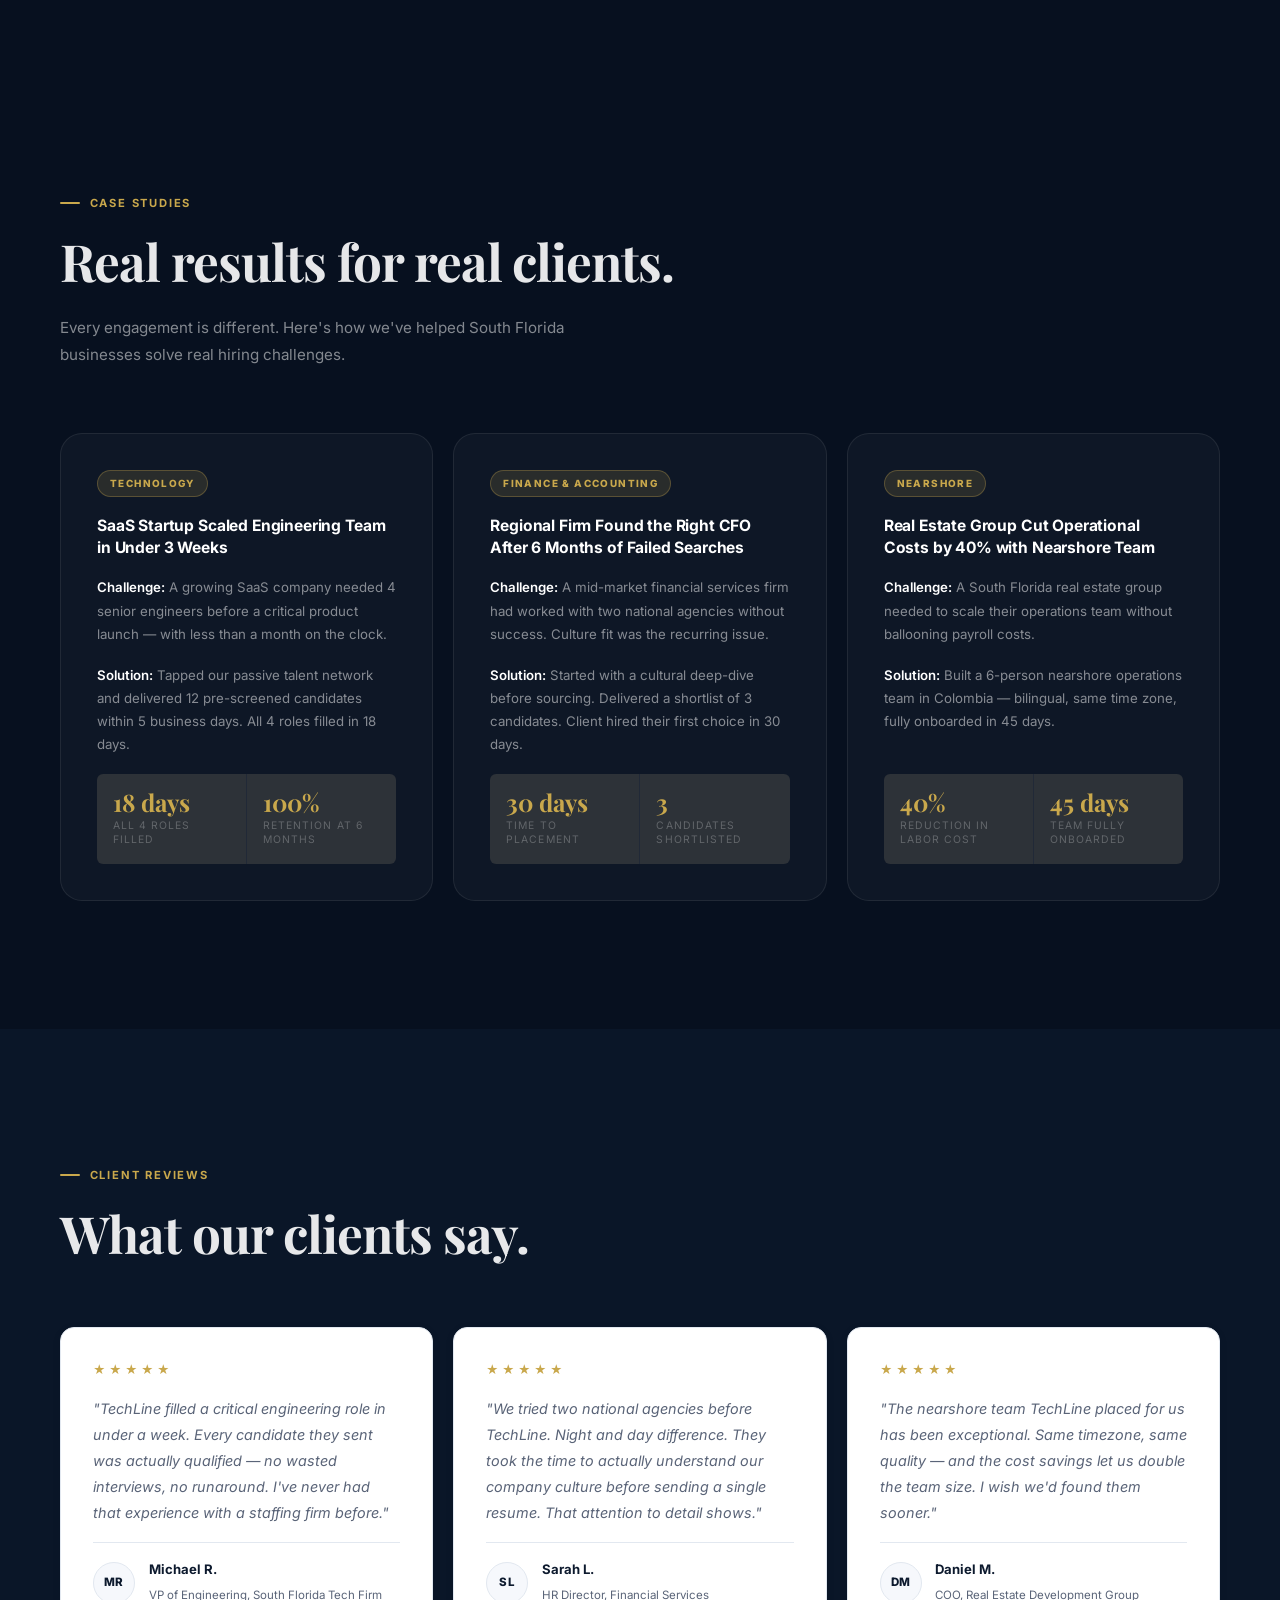
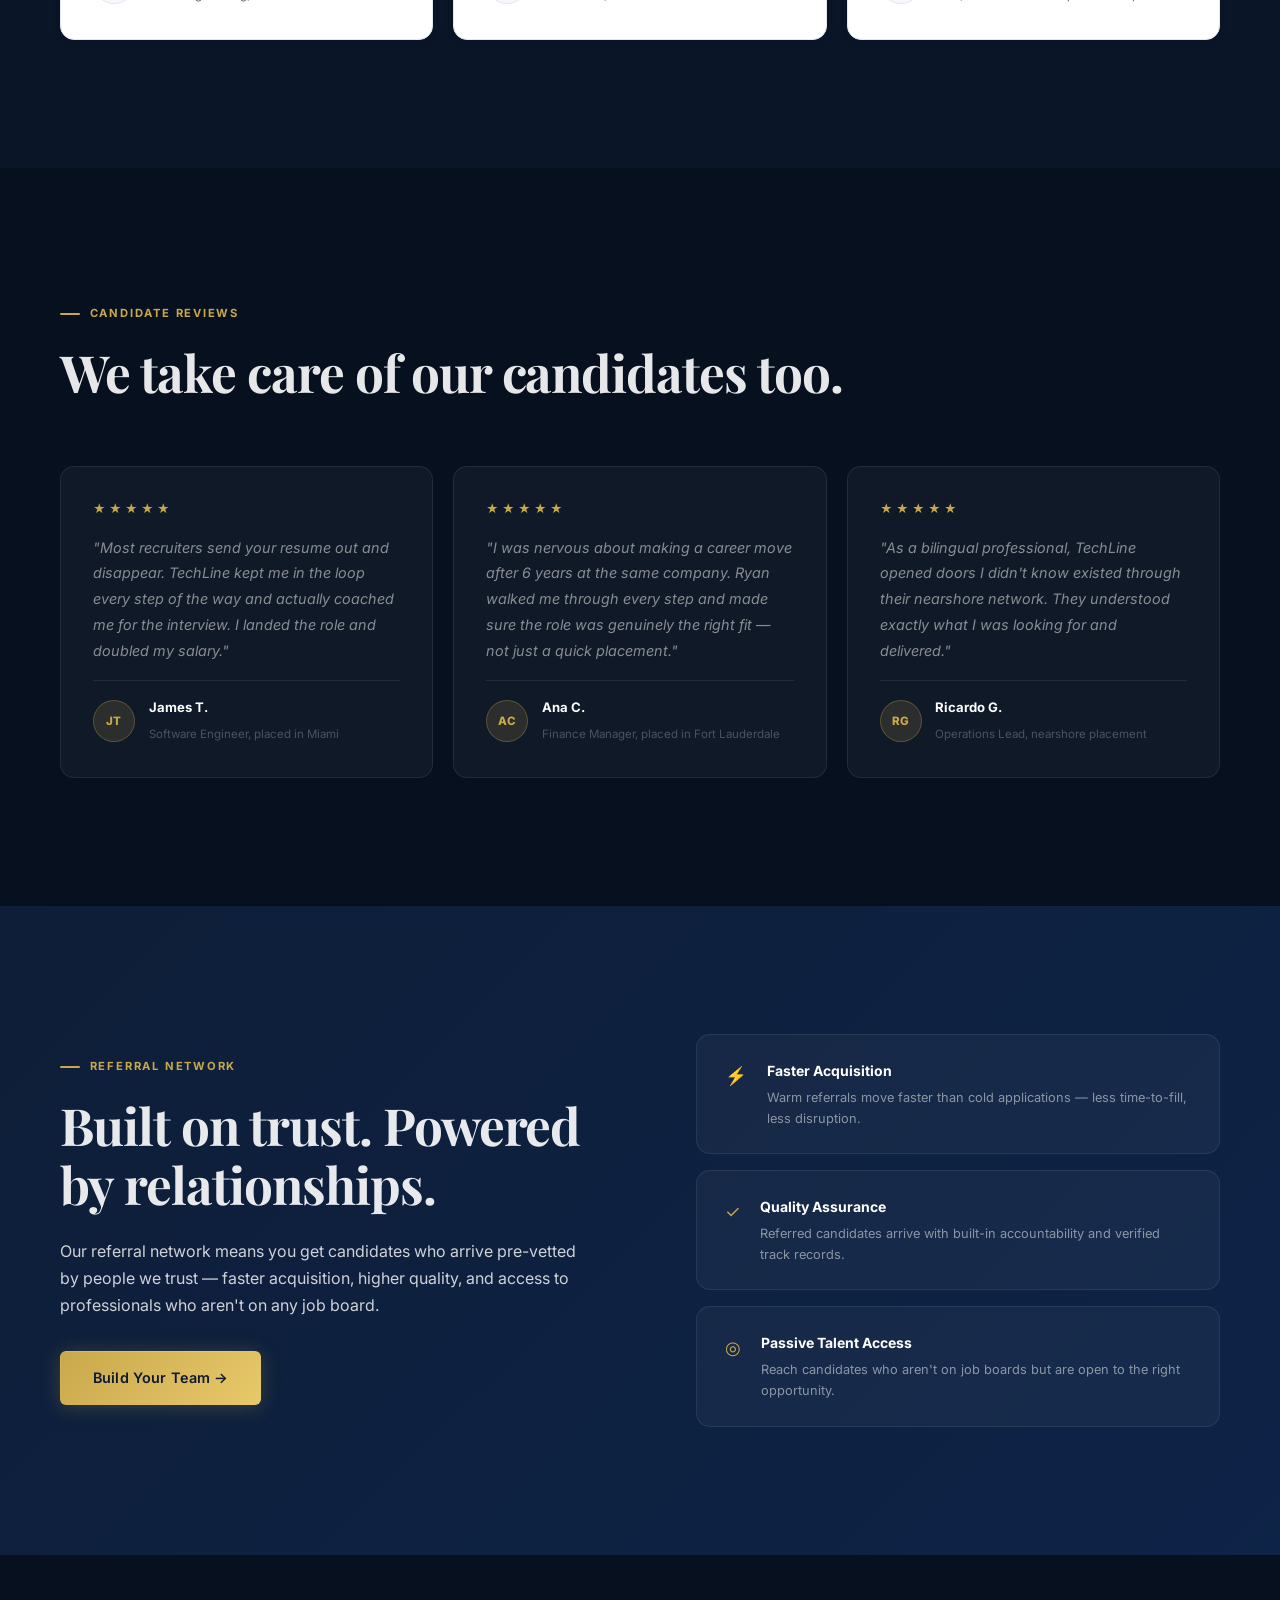
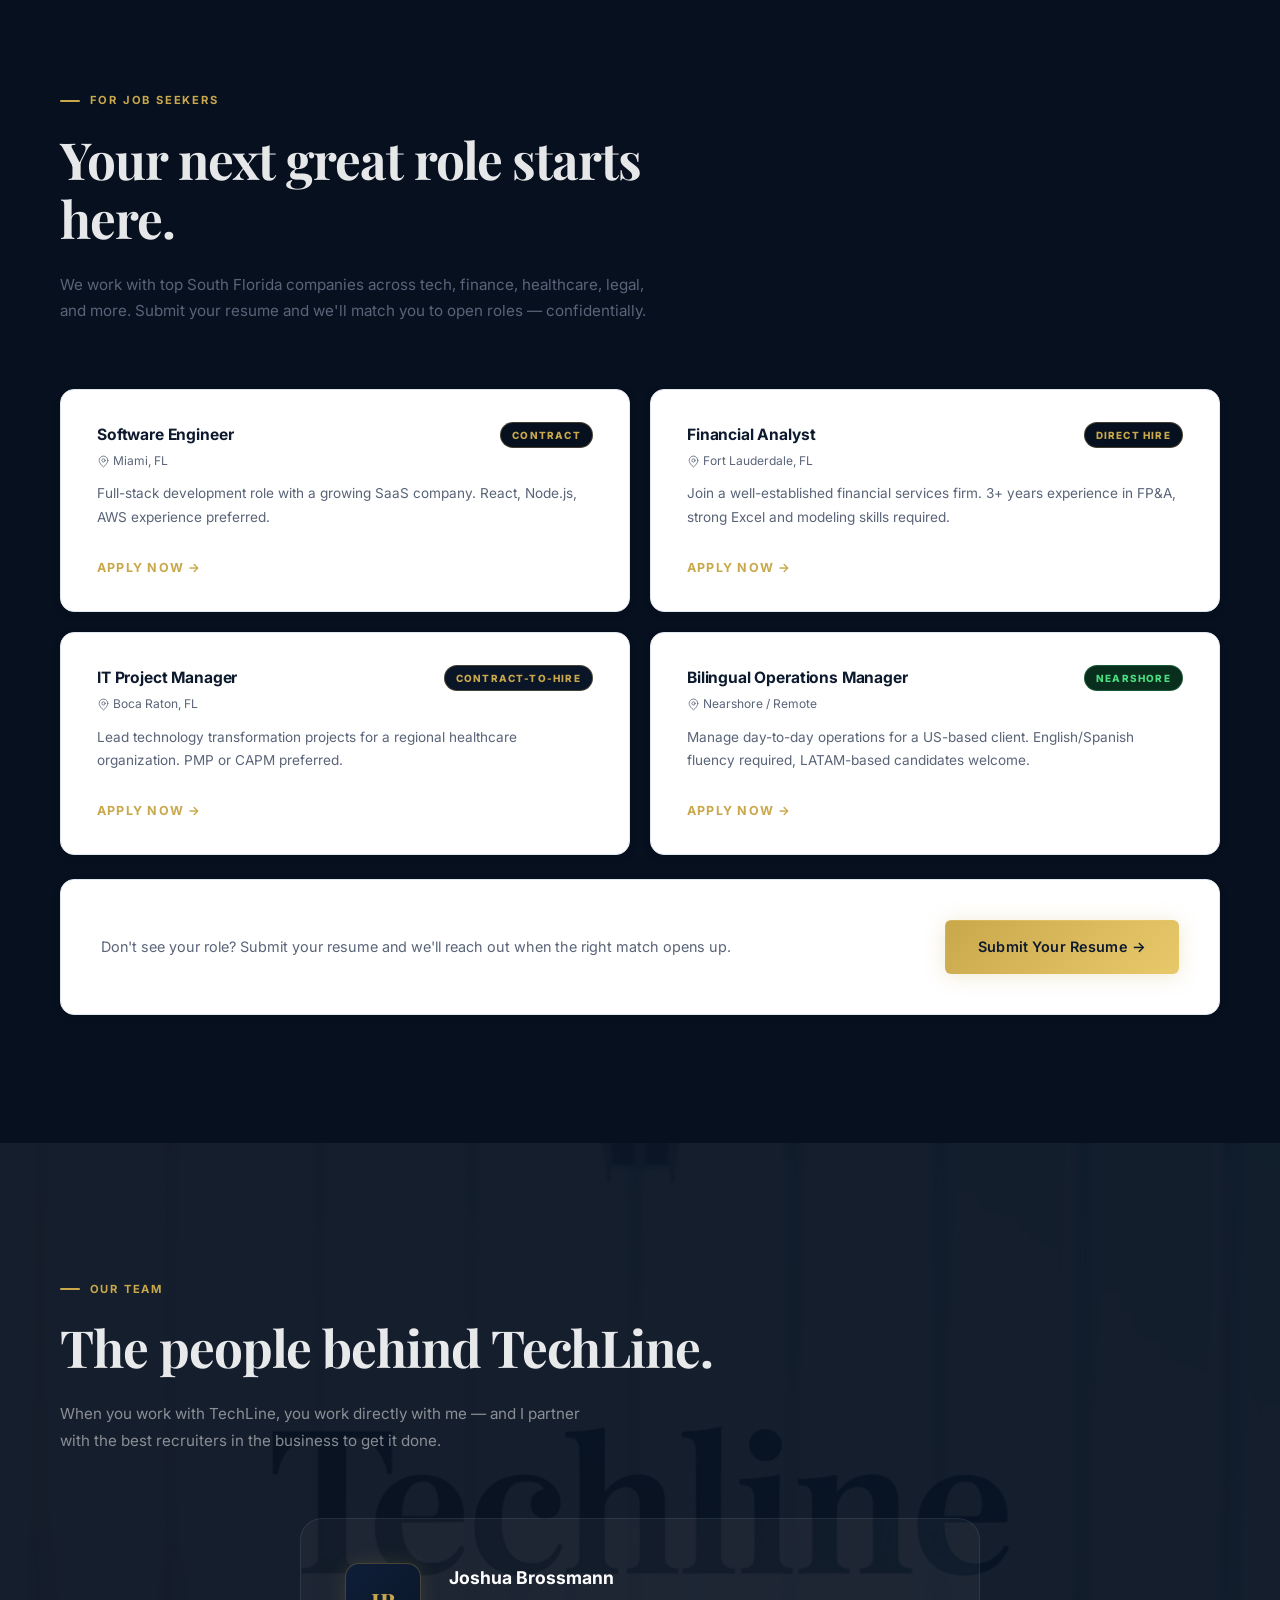
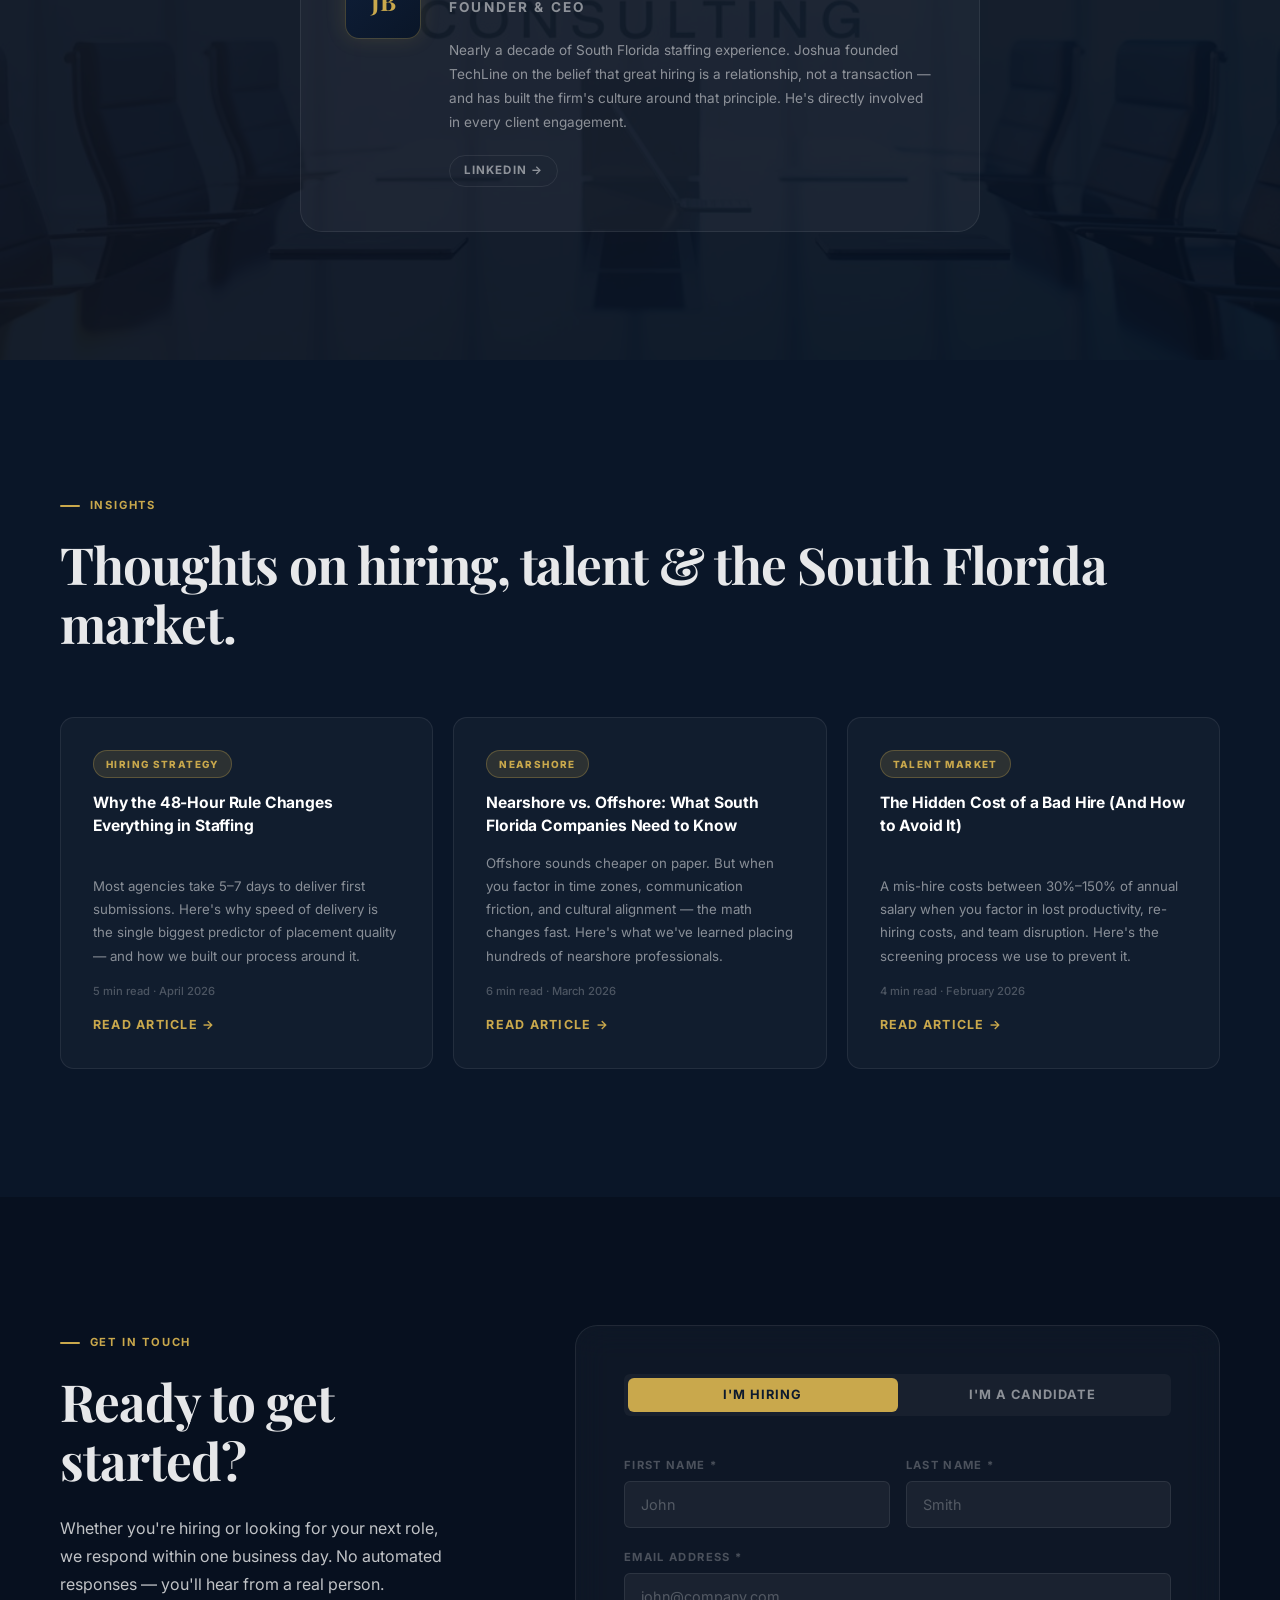
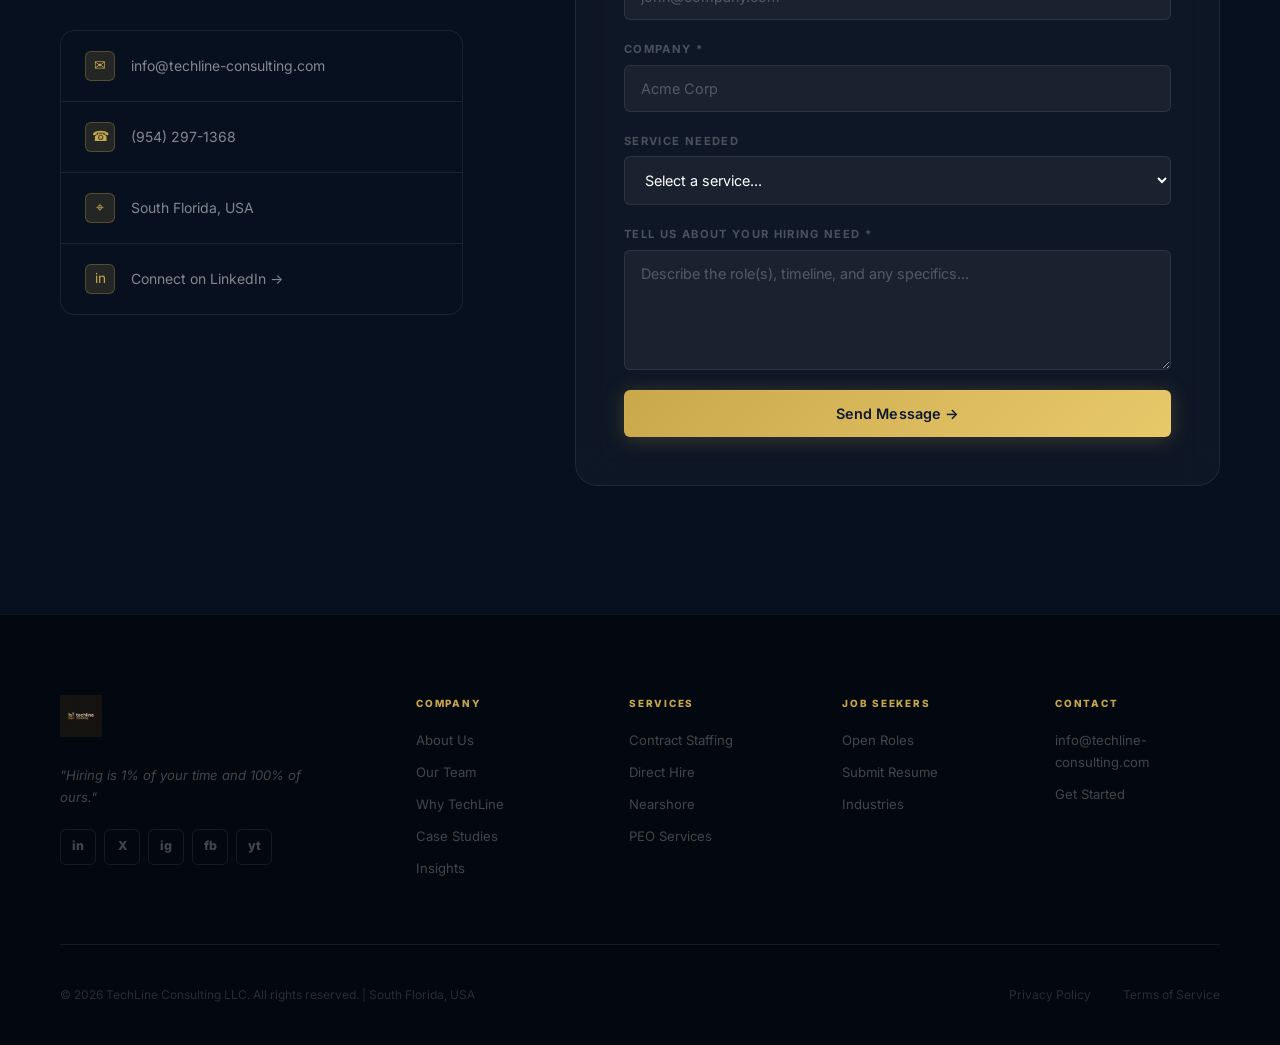
==== commit 5b976475: "changes after josh" ====
--- a/index.html
+++ b/index.html
@@ -92,7 +92,7 @@
           <span class="stat__label">Average First Submission</span>
         </div>
         <div class="stat">
-          <span class="stat__number">5<span></span></span>
+          <span class="stat__number">6<span></span></span>
           <span class="stat__label">Service Models</span>
         </div>
         <div class="stat">
@@ -114,6 +114,7 @@
       <span>Direct Hire</span><span class="sep">◆</span>
       <span>Contract-to-Hire</span><span class="sep">◆</span>
       <span>Nearshore Solutions</span><span class="sep">◆</span>
+      <span>Offshore India</span><span class="sep">◆</span>
       <span>PEO Services</span><span class="sep">◆</span>
       <span>Executive Search</span><span class="sep">◆</span>
       <span>Technology Staffing</span><span class="sep">◆</span>
@@ -122,6 +123,7 @@
       <span>Direct Hire</span><span class="sep">◆</span>
       <span>Contract-to-Hire</span><span class="sep">◆</span>
       <span>Nearshore Solutions</span><span class="sep">◆</span>
+      <span>Offshore India</span><span class="sep">◆</span>
       <span>PEO Services</span><span class="sep">◆</span>
       <span>Executive Search</span><span class="sep">◆</span>
       <span>Technology Staffing</span><span class="sep">◆</span>
@@ -340,6 +342,12 @@
         </div>
         <div class="service-card fade-up">
           <div class="service-card__num">05</div>
+          <h3>Offshore Staffing — India</h3>
+          <p>Tap into India's deep talent pool for a competitive cost advantage. We place skilled professionals across tech, finance, and operations with quality you can count on.</p>
+          <a href="#contact" class="service-card__link">Learn more →</a>
+        </div>
+        <div class="service-card fade-up">
+          <div class="service-card__num">06</div>
           <h3>PEO Services</h3>
           <p>We become your co-employer, managing HR, payroll, benefits, and compliance — so you stay focused on your business.</p>
           <a href="#contact" class="service-card__link">Learn more →</a>
@@ -614,23 +622,14 @@
     <div class="container">
       <p class="section__eyebrow fade-up">Our Team</p>
       <h2 class="section__title fade-up">The people behind TechLine.</h2>
-      <p class="leadership__sub fade-up">When you work with TechLine, you work directly with our leadership — not handed off to a junior coordinator.</p>
-      <div class="leadership__grid">
+      <p class="leadership__sub fade-up">When you work with TechLine, you work directly with me — and I partner with the best recruiters in the business to get it done.</p>
+      <div class="leadership__grid leadership__grid--single">
         <div class="leader-card fade-up">
           <div class="leader-card__avatar">JB</div>
           <div class="leader-card__info">
             <h3>Joshua Brossmann</h3>
             <p class="leader-card__title">Founder & CEO</p>
             <p>Nearly a decade of South Florida staffing experience. Joshua founded TechLine on the belief that great hiring is a relationship, not a transaction — and has built the firm's culture around that principle. He's directly involved in every client engagement.</p>
-            <a href="https://linkedin.com" target="_blank" class="leader-card__linkedin">LinkedIn →</a>
-          </div>
-        </div>
-        <div class="leader-card fade-up">
-          <div class="leader-card__avatar">RM</div>
-          <div class="leader-card__info">
-            <h3>Ryan Mousley</h3>
-            <p class="leader-card__title">Delivery Director</p>
-            <p>A recruiting and team leadership veteran, Ryan oversees all candidate delivery and ensures every placement meets TechLine's quality standard. His operational discipline and market knowledge consistently keep clients ahead of their hiring timelines.</p>
             <a href="https://linkedin.com" target="_blank" class="leader-card__linkedin">LinkedIn →</a>
           </div>
         </div>
--- a/styles.css
+++ b/styles.css
@@ -331,15 +331,15 @@
 
 /* techline1 — skyline office — visible first */
 .hero__img--1 {
-  background: url('Techline1.jpeg') center / cover no-repeat;
+  background: url('Techline1.jpeg') center 20% / cover no-repeat;
   opacity: 1;
   transition: opacity 2s ease-in-out;
   animation: kenBurns1 30s ease-in-out infinite alternate;
 }
 
-/* techline2 — boardroom — hidden first */
+/* techline2 — boardroom */
 .hero__img--2 {
-  background: url('Techline2.jpeg') center / cover no-repeat;
+  background: url('Techline2.jpeg') center 25% / cover no-repeat;
   opacity: 0;
   transition: opacity 2s ease-in-out;
   animation: kenBurns2 30s ease-in-out infinite alternate;
@@ -347,7 +347,7 @@
 
 /* techline3 — logo card */
 .hero__img--3 {
-  background: url('Techline3.jpeg') center / cover no-repeat;
+  background: url('Techline3.jpeg') center 30% / cover no-repeat;
   opacity: 0;
   transition: opacity 2s ease-in-out;
   animation: kenBurns1 30s ease-in-out infinite alternate;
@@ -355,7 +355,7 @@
 
 /* techline4 — logo clean */
 .hero__img--4 {
-  background: url('Techline4.jpeg') center / cover no-repeat;
+  background: url('Techline4.jpeg') center 30% / cover no-repeat;
   opacity: 0;
   transition: opacity 2s ease-in-out;
   animation: kenBurns2 30s ease-in-out infinite alternate;
@@ -407,11 +407,11 @@
   background:
     radial-gradient(ellipse 60% 65% at 5% 50%, rgba(201, 168, 76, 0.18) 0%, transparent 55%),
     linear-gradient(108deg,
-      rgba(5,  12, 25, 0.95) 0%,
-      rgba(7,  16, 31, 0.88) 30%,
-      rgba(7,  16, 31, 0.70) 55%,
-      rgba(7,  16, 31, 0.45) 75%,
-      rgba(7,  16, 31, 0.25) 100%
+      rgba(5,  12, 25, 0.88) 0%,
+      rgba(7,  16, 31, 0.78) 30%,
+      rgba(7,  16, 31, 0.60) 55%,
+      rgba(7,  16, 31, 0.38) 75%,
+      rgba(7,  16, 31, 0.20) 100%
     );
   z-index: 1;
   pointer-events: none;
@@ -546,6 +546,24 @@
 }
 
 .hero__actions { display: flex; gap: 1rem; flex-wrap: wrap; }
+
+/* Ghost pulse on hero CTAs */
+.hero__actions .btn--gold {
+  animation: shimmer 4s ease infinite, ghostGold 2.5s ease-in-out infinite;
+}
+.hero__actions .btn--outline {
+  animation: ghostWhite 2.5s ease-in-out infinite 1.2s;
+}
+@keyframes ghostGold {
+  0%   { box-shadow: 0 0 0 0 rgba(201, 168, 76, 0.70), 0 2px 20px rgba(201,168,76,0.25); }
+  60%  { box-shadow: 0 0 0 14px rgba(201, 168, 76, 0),  0 2px 20px rgba(201,168,76,0.25); }
+  100% { box-shadow: 0 0 0 0 rgba(201, 168, 76, 0),    0 2px 20px rgba(201,168,76,0.25); }
+}
+@keyframes ghostWhite {
+  0%   { box-shadow: 0 0 0 0 rgba(255, 255, 255, 0.40); }
+  60%  { box-shadow: 0 0 0 12px rgba(255, 255, 255, 0); }
+  100% { box-shadow: 0 0 0 0 rgba(255, 255, 255, 0);   }
+}
 
 /* Stats — right column, 2×2 grid */
 .hero__stats {
@@ -1211,6 +1229,7 @@
 /* ── Leadership ── */
 .leadership__sub { color: var(--text-muted); margin-bottom: 4rem; max-width: 540px; font-size: 0.95rem; line-height: 1.75; }
 .leadership__grid { display: grid; grid-template-columns: 1fr 1fr; gap: 1.5rem; }
+.leadership__grid--single { grid-template-columns: 1fr; max-width: 680px; margin: 0 auto; }
 .leader-card {
   background: rgba(255,255,255,0.04);
   border: 1px solid var(--border);
